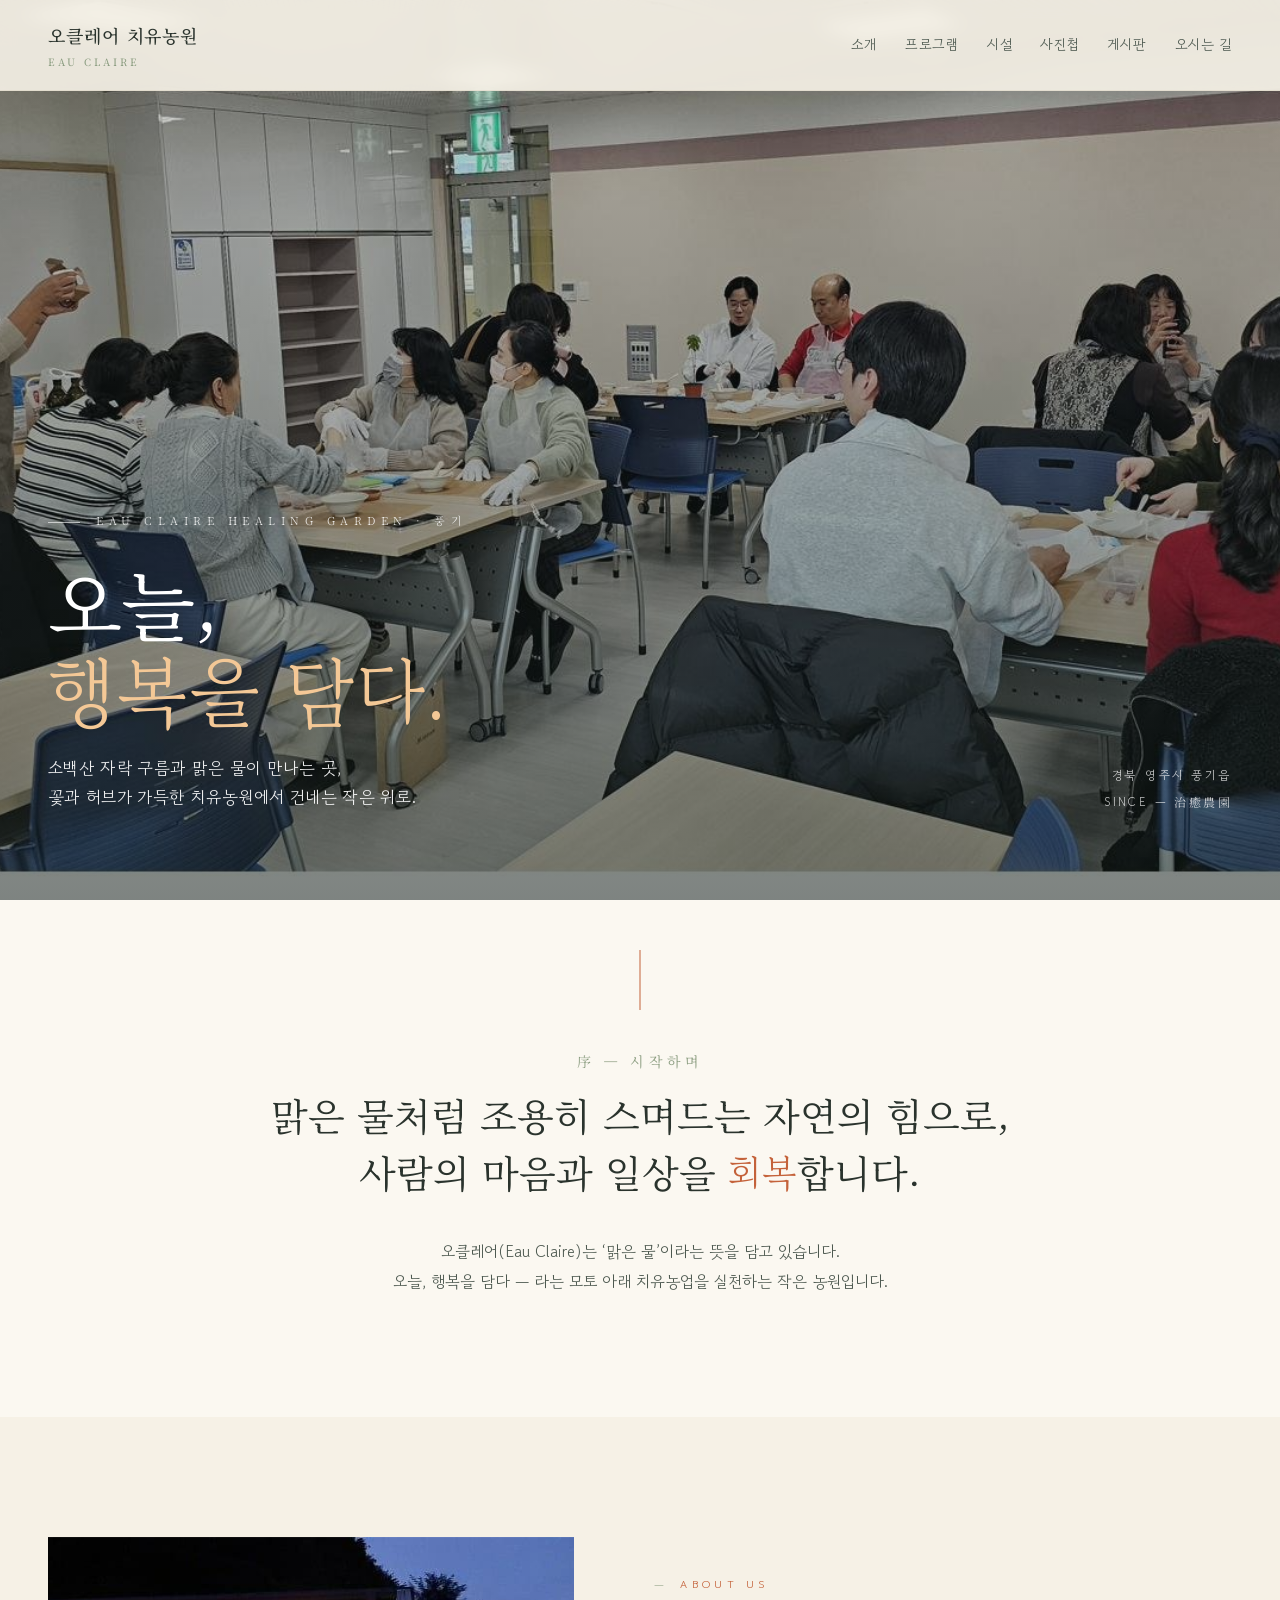
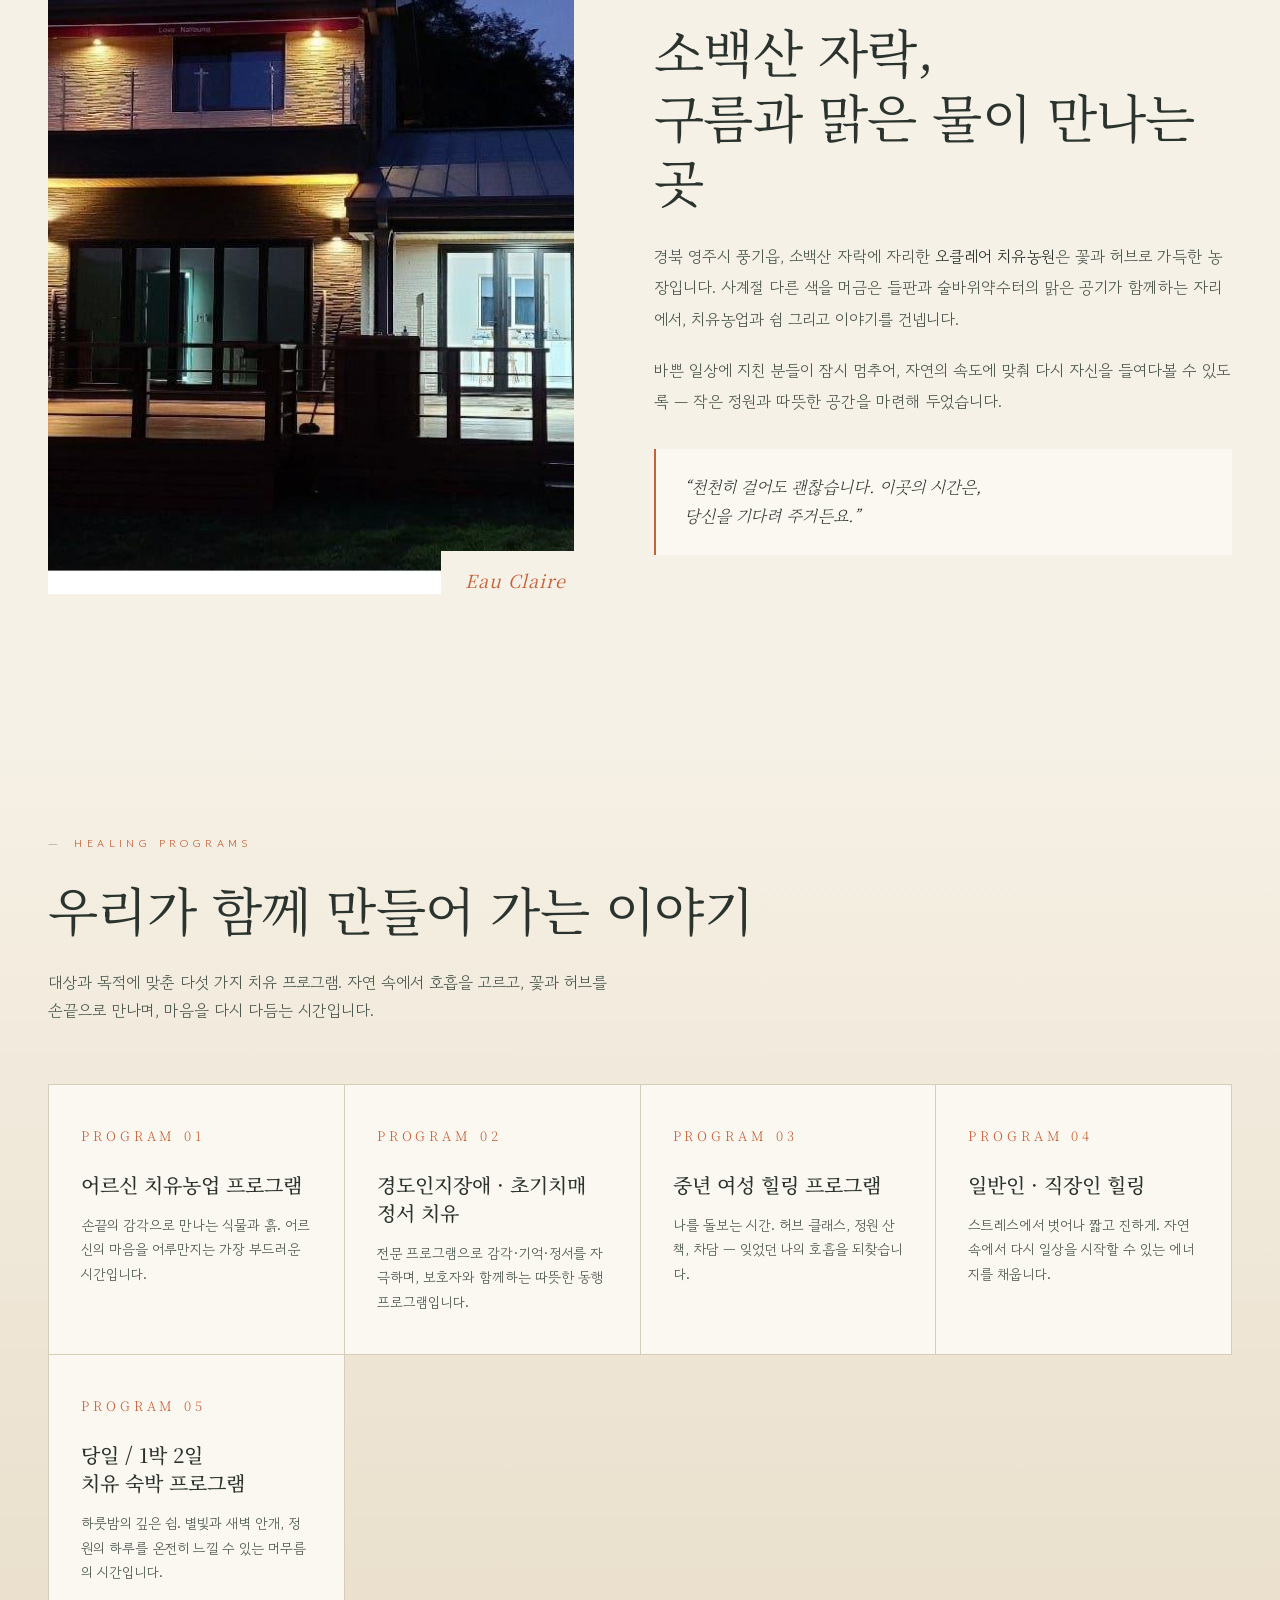
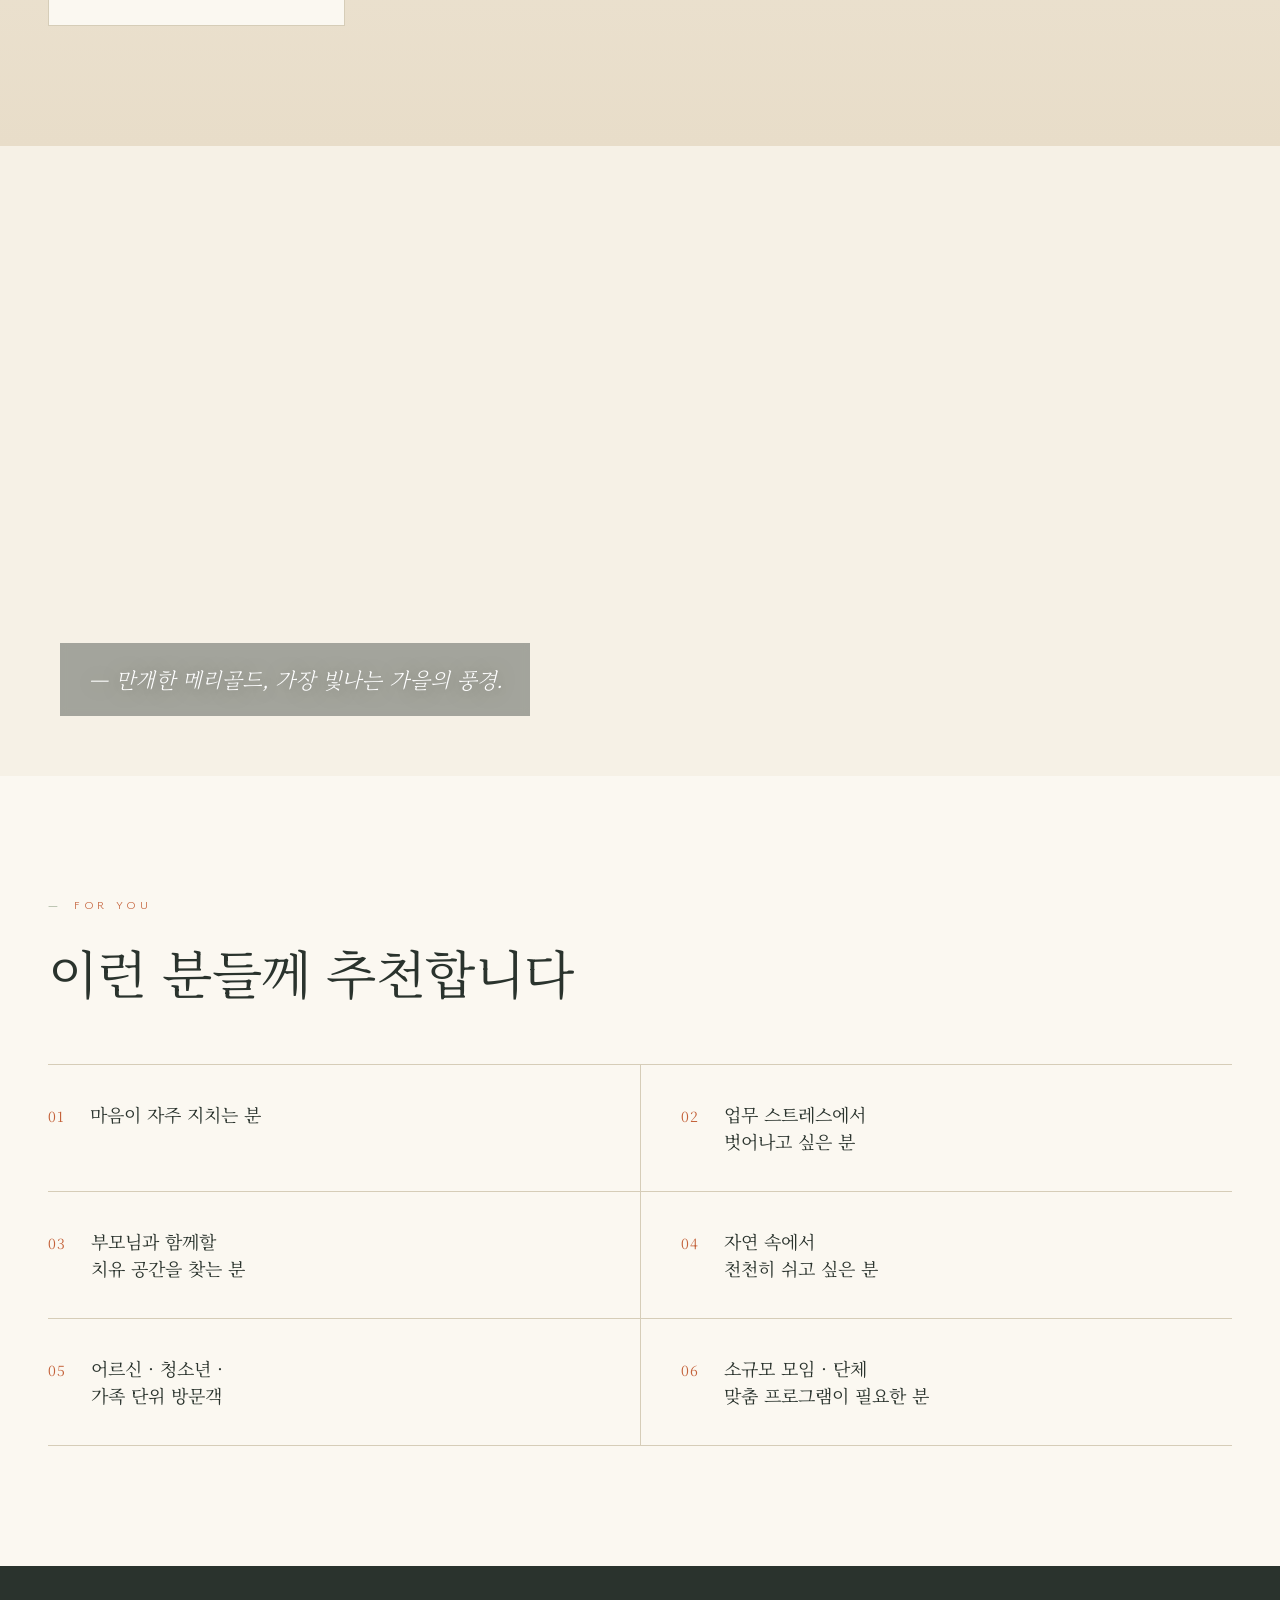
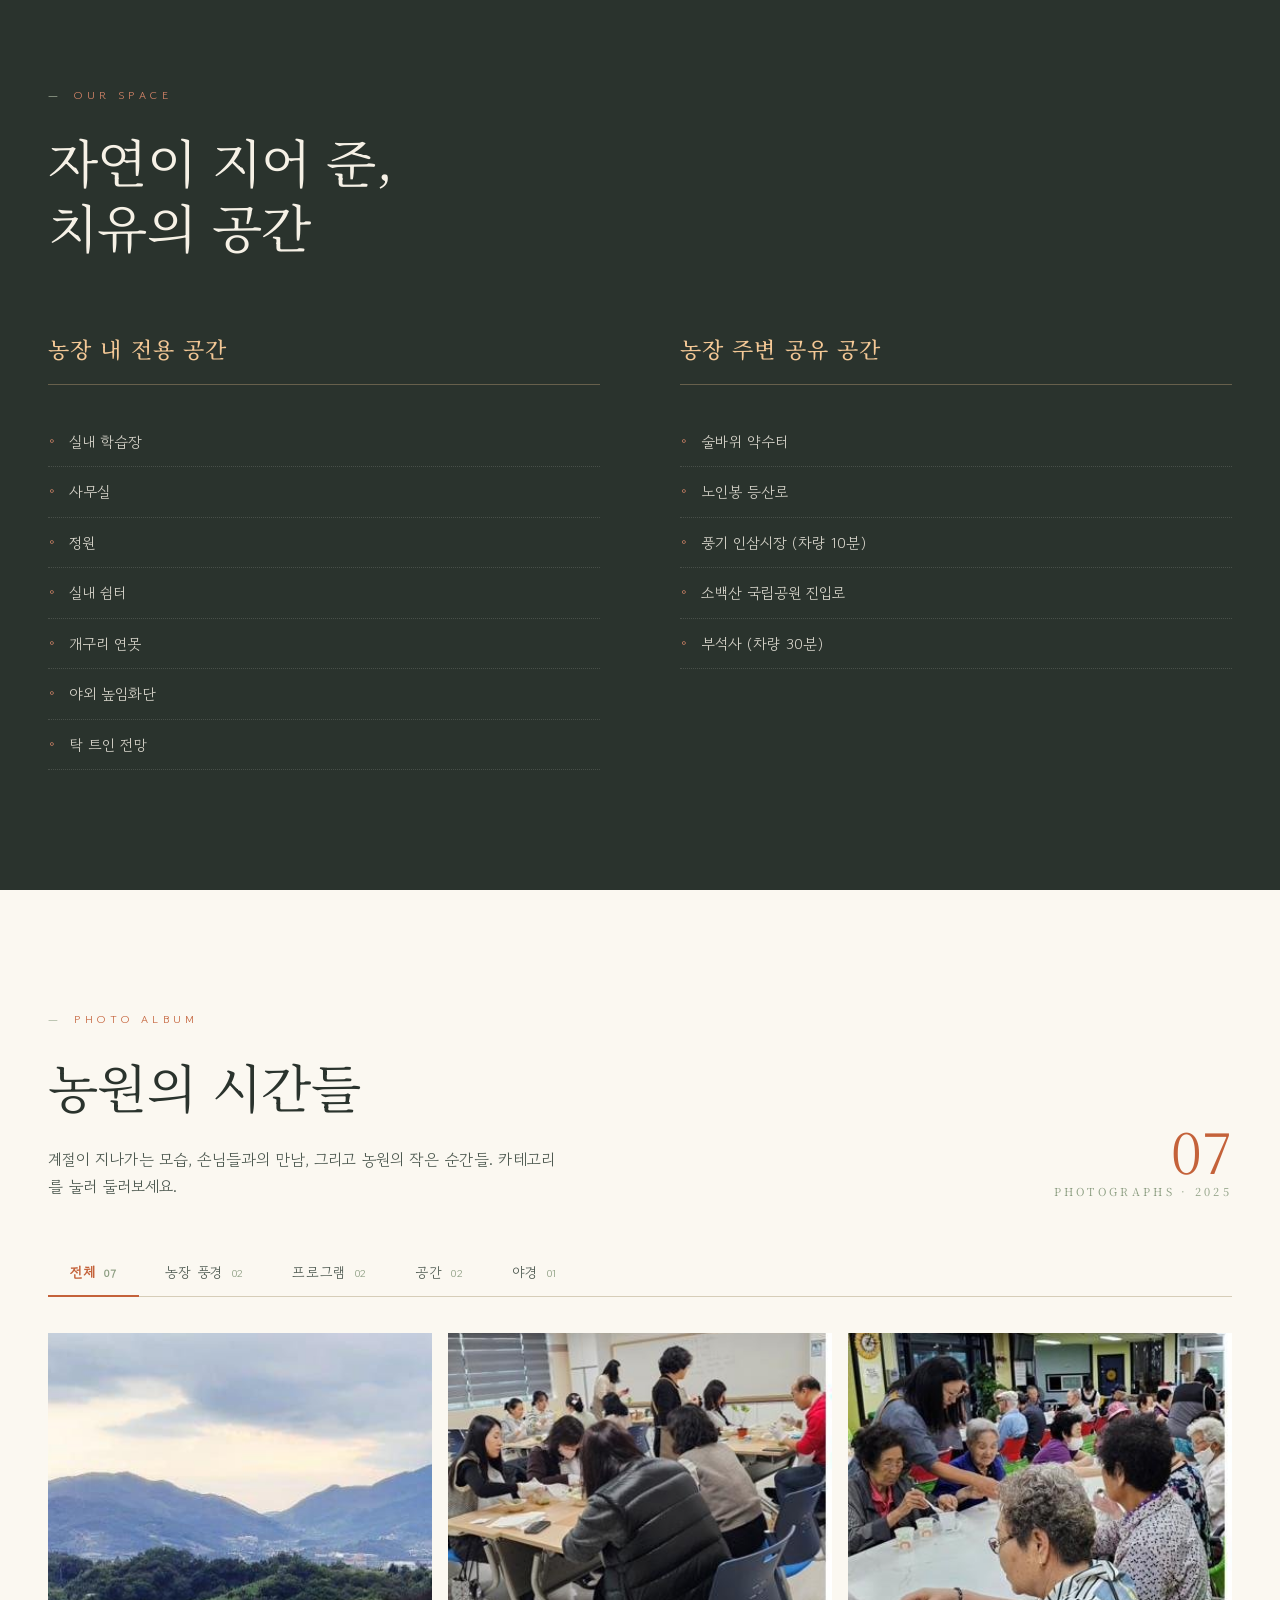
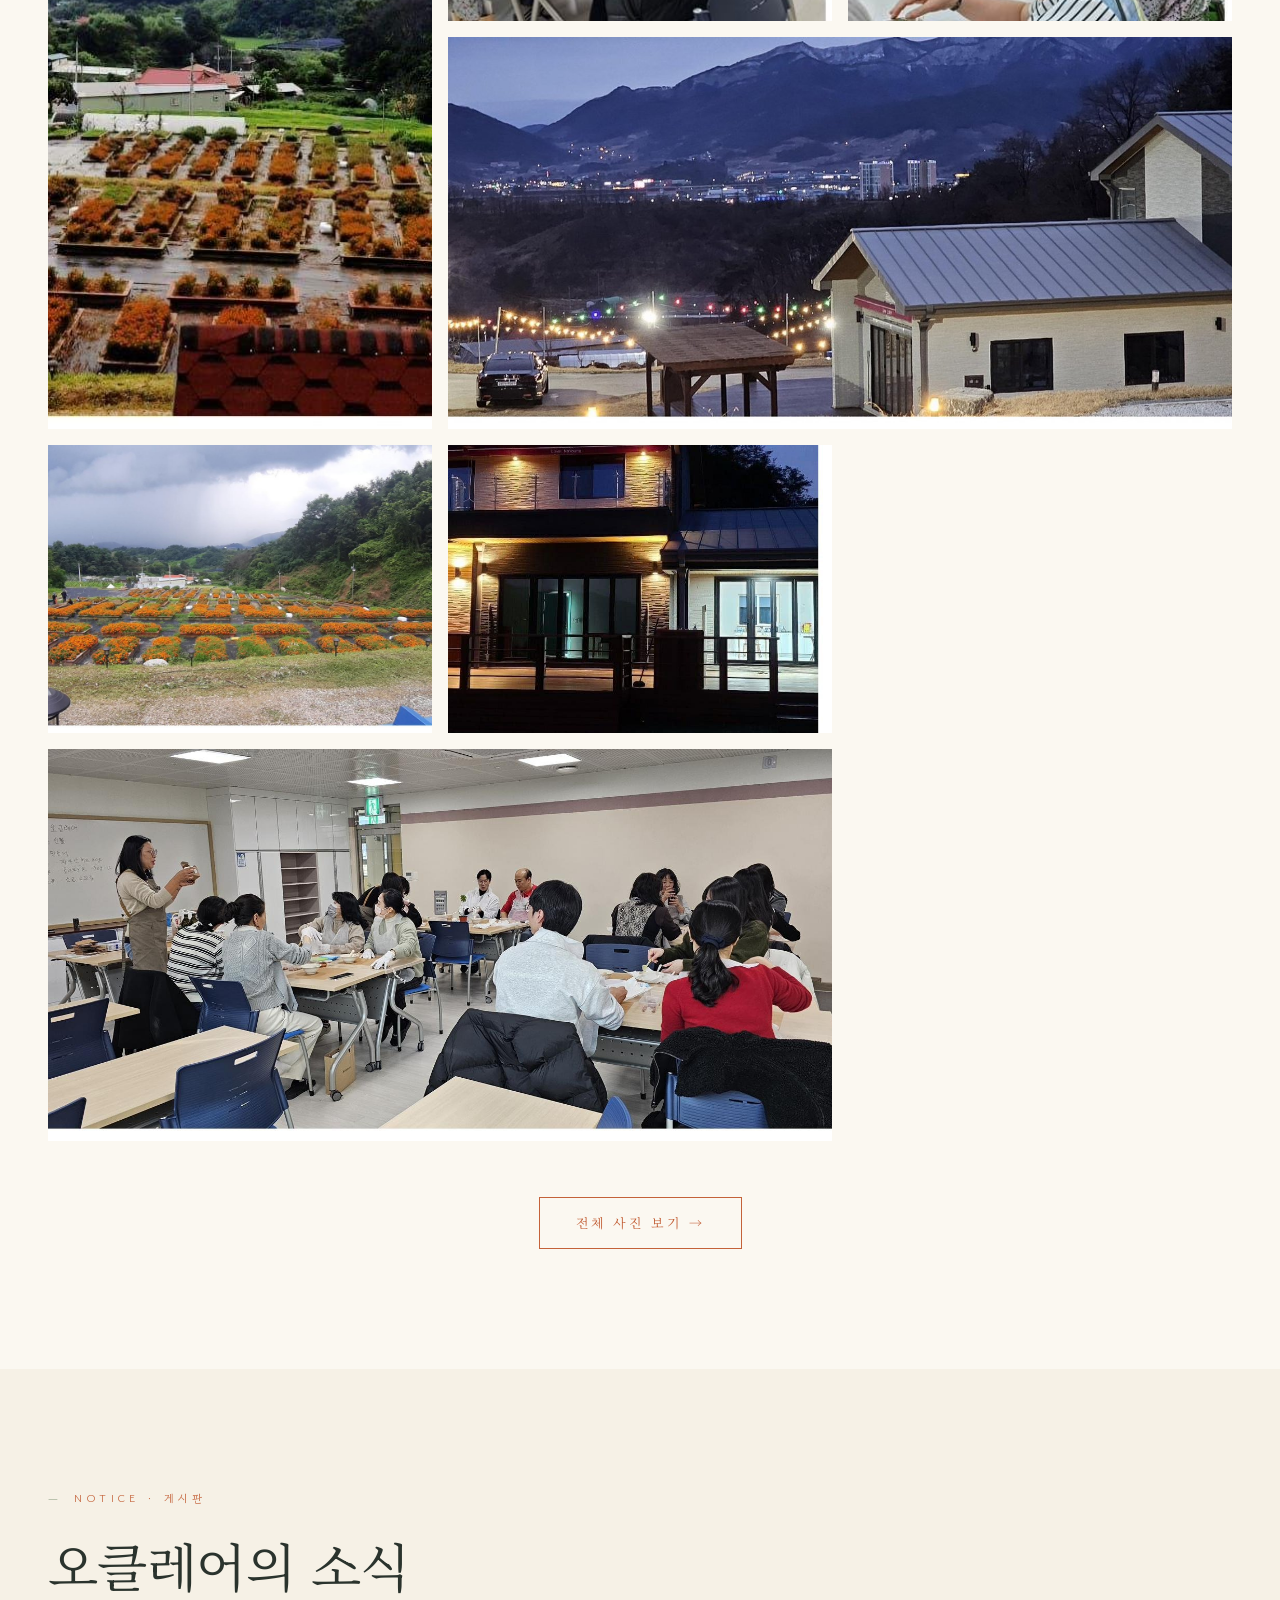
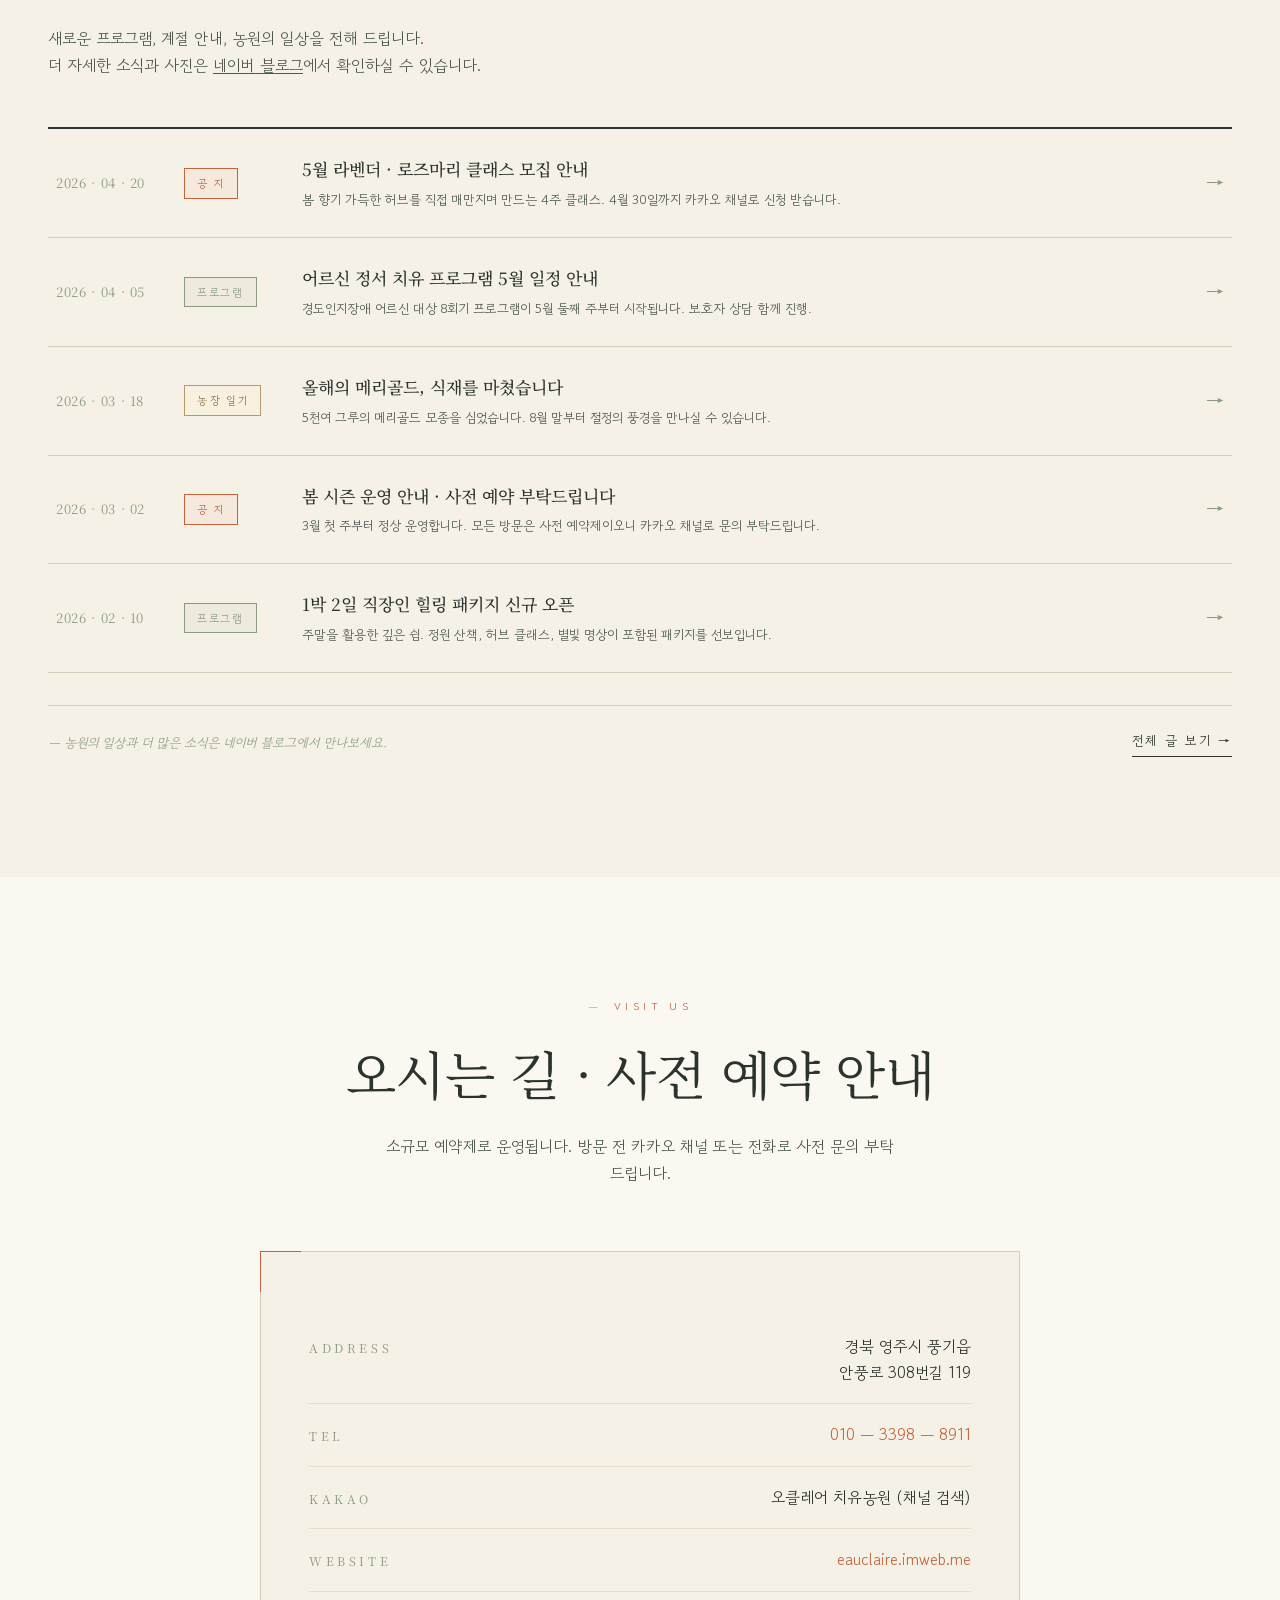
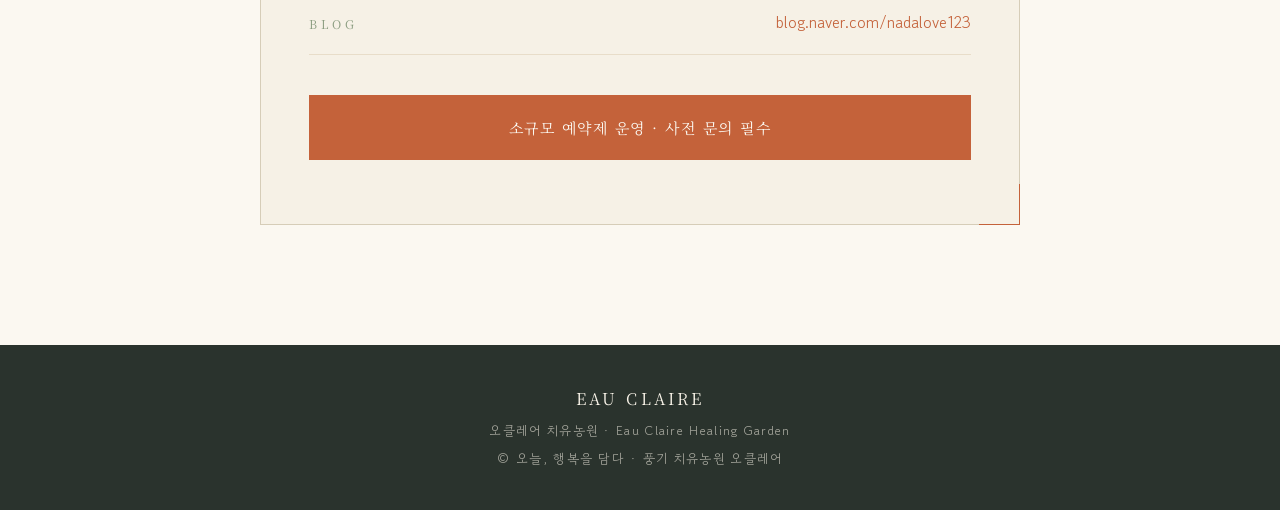
==== index.html @ 11834e6d "Add files via upload" ====
<!DOCTYPE html>
<html lang="ko">
<head>
<meta charset="UTF-8">
<meta name="viewport" content="width=device-width, initial-scale=1.0">
<title>오클레어 치유농원 — 오늘, 행복을 담다</title>
<link rel="preconnect" href="https://fonts.googleapis.com">
<link rel="preconnect" href="https://fonts.gstatic.com" crossorigin>
<link href="https://fonts.googleapis.com/css2?family=Gowun+Batang:wght@400;700&family=Noto+Serif+KR:wght@300;400;500;600;700&family=Gowun+Dodum&display=swap" rel="stylesheet">
<style>
:root {
  --cream: #F6F1E6; --cream-light: #FBF8F1;
  --ink: #2A332D; --ink-soft: #4D5950;
  --terracotta: #C4623A; --terracotta-soft: #D9876A;
  --sage: #8B9D80; --sage-light: #C4CFB9;
  --beige: #E8DDC9; --line: #D6CDB8;
}
* { box-sizing: border-box; margin: 0; padding: 0; }
html { scroll-behavior: smooth; }
body { font-family: 'Gowun Dodum', 'Noto Serif KR', serif; background: var(--cream); color: var(--ink); line-height: 1.7; font-size: 16px; -webkit-font-smoothing: antialiased; }

.nav { position: fixed; top: 0; left: 0; right: 0; display: flex; justify-content: space-between; align-items: center; padding: 20px 48px; background: rgba(246,241,230,0.92); backdrop-filter: blur(8px); z-index: 100; border-bottom: 1px solid rgba(214,205,184,0.4); }
.nav-brand { font-family: 'Noto Serif KR', serif; font-weight: 500; font-size: 18px; letter-spacing: 0.05em; }
.nav-brand small { display: block; font-size: 10px; letter-spacing: 0.3em; color: var(--sage); margin-top: 2px; text-transform: uppercase; }
.nav-links { display: flex; gap: 28px; }
.nav-links a { color: var(--ink-soft); text-decoration: none; font-size: 14px; letter-spacing: 0.05em; transition: color 0.3s; }
.nav-links a:hover { color: var(--terracotta); }
@media (max-width: 900px) { .nav { padding: 16px 20px; } .nav-links { display: none; } }

.hero { height: 100vh; min-height: 640px; position: relative; background-image: linear-gradient(180deg, rgba(20,30,25,0.15) 0%, rgba(20,30,25,0.55) 100%), url('[data-uri]'); background-size: cover; background-position: center; display: flex; align-items: flex-end; padding: 0 48px 88px; color: #fff; }
.hero-content { max-width: 720px; }
.hero-eyebrow { font-size: 11px; letter-spacing: 0.5em; text-transform: uppercase; color: rgba(255,255,255,0.85); margin-bottom: 28px; font-family: 'Noto Serif KR', serif; font-weight: 300; }
.hero-eyebrow::before { content: ""; display: inline-block; width: 32px; height: 1px; background: rgba(255,255,255,0.6); vertical-align: middle; margin-right: 16px; }
.hero h1 { font-family: 'Noto Serif KR', serif; font-size: clamp(42px, 6vw, 78px); font-weight: 400; line-height: 1.15; letter-spacing: -0.01em; margin-bottom: 20px; }
.hero h1 em { font-style: normal; color: #F4C896; font-weight: 300; font-family: 'Gowun Batang', serif; }
.hero-tag { font-size: 17px; font-weight: 300; opacity: 0.92; max-width: 520px; letter-spacing: 0.02em; }
.hero-meta { position: absolute; bottom: 88px; right: 48px; text-align: right; font-size: 12px; letter-spacing: 0.2em; color: rgba(255,255,255,0.75); }
.hero-meta div + div { margin-top: 6px; }
@media (max-width: 768px) { .hero { padding: 0 20px 60px; } .hero-meta { display: none; } }

section { padding: 120px 48px; }
.container { max-width: 1200px; margin: 0 auto; }
.section-label { font-size: 11px; letter-spacing: 0.4em; text-transform: uppercase; color: var(--terracotta); margin-bottom: 24px; font-weight: 500; }
.section-label::before { content: "—"; margin-right: 12px; color: var(--sage); }
h2.section-title { font-family: 'Noto Serif KR', serif; font-size: clamp(32px, 4.5vw, 52px); font-weight: 400; line-height: 1.25; margin-bottom: 28px; letter-spacing: -0.01em; }
@media (max-width: 768px) { section { padding: 80px 20px; } }

.intro { background: var(--cream-light); text-align: center; position: relative; overflow: hidden; }
.intro::before { content: ""; position: absolute; top: 50px; left: 50%; width: 1px; height: 60px; background: var(--terracotta); transform: translateX(-50%); }
.intro-mark { font-family: 'Noto Serif KR', serif; font-size: 14px; letter-spacing: 0.3em; color: var(--sage); margin-bottom: 12px; margin-top: 30px; }
.intro h2 { font-family: 'Noto Serif KR', serif; font-size: clamp(26px, 3.5vw, 38px); font-weight: 400; line-height: 1.5; max-width: 760px; margin: 0 auto 36px; color: var(--ink); }
.intro h2 em { font-style: normal; color: var(--terracotta); font-family: 'Gowun Batang', serif; }
.intro p { max-width: 600px; margin: 0 auto; color: var(--ink-soft); font-size: 16px; line-height: 1.9; }

.about { display: grid; grid-template-columns: 1fr 1.1fr; gap: 80px; align-items: center; }
.about-img { aspect-ratio: 4/5; background-image: url('[data-uri]'); background-size: cover; background-position: center; position: relative; }
.about-img::after { content: "Eau Claire"; position: absolute; bottom: -16px; right: -16px; background: var(--cream); padding: 14px 24px; font-family: 'Noto Serif KR', serif; font-style: italic; font-size: 18px; color: var(--terracotta); letter-spacing: 0.05em; }
.about-text p { margin-bottom: 20px; color: var(--ink-soft); font-size: 16px; line-height: 1.95; }
.about-text p strong { color: var(--ink); font-weight: 500; }
.about-quote { margin-top: 32px; padding: 24px 28px; border-left: 2px solid var(--terracotta); font-family: 'Gowun Batang', serif; font-style: italic; color: var(--ink); background: var(--cream-light); font-size: 17px; }
@media (max-width: 768px) { .about { grid-template-columns: 1fr; gap: 48px; } }

.programs { background: linear-gradient(180deg, var(--cream) 0%, var(--beige) 100%); }
.program-grid { display: grid; grid-template-columns: repeat(auto-fit, minmax(280px, 1fr)); gap: 0; margin-top: 60px; border-top: 1px solid var(--line); border-left: 1px solid var(--line); }
.program-card { padding: 40px 32px; border-right: 1px solid var(--line); border-bottom: 1px solid var(--line); background: var(--cream-light); transition: background 0.4s; position: relative; }
.program-card:hover { background: #fff; }
.program-num { font-family: 'Noto Serif KR', serif; font-size: 13px; font-weight: 300; color: var(--terracotta); letter-spacing: 0.3em; margin-bottom: 24px; display: block; }
.program-title { font-family: 'Noto Serif KR', serif; font-size: 20px; font-weight: 500; margin-bottom: 14px; line-height: 1.4; color: var(--ink); }
.program-desc { font-size: 14px; color: var(--ink-soft); line-height: 1.75; }

.image-break { height: 70vh; min-height: 480px; background-image: url('[data-uri]'); background-size: cover; background-position: center; background-attachment: fixed; position: relative; }
.image-break-text { position: absolute; bottom: 60px; left: 60px; color: #fff; font-family: 'Gowun Batang', serif; font-style: italic; font-size: 22px; text-shadow: 0 2px 20px rgba(0,0,0,0.4); background: rgba(42,51,45,0.4); backdrop-filter: blur(4px); padding: 18px 28px; }
@media (max-width: 768px) { .image-break { background-attachment: scroll; height: 50vh; } .image-break-text { bottom: 24px; left: 24px; right: 24px; font-size: 16px; padding: 14px 18px; } }

.audience { background: var(--cream-light); }
.audience-list { margin-top: 60px; display: grid; grid-template-columns: 1fr 1fr; gap: 0; }
.audience-item { padding: 36px 0; border-top: 1px solid var(--line); display: flex; align-items: baseline; gap: 24px; }
.audience-item:nth-child(odd) { padding-right: 40px; }
.audience-item:nth-child(even) { padding-left: 40px; border-left: 1px solid var(--line); }
.audience-item:last-child, .audience-item:nth-last-child(2) { border-bottom: 1px solid var(--line); }
.audience-num { font-family: 'Noto Serif KR', serif; font-size: 14px; color: var(--terracotta); font-weight: 400; flex-shrink: 0; letter-spacing: 0.1em; }
.audience-text { font-family: 'Noto Serif KR', serif; font-size: 18px; font-weight: 400; color: var(--ink); line-height: 1.5; }
@media (max-width: 768px) { .audience-list { grid-template-columns: 1fr; } .audience-item:nth-child(odd), .audience-item:nth-child(even) { padding: 28px 0; border-left: none; } .audience-item { border-top: 1px solid var(--line); } }

.facilities { background: var(--ink); color: var(--cream); }
.facilities .section-label { color: var(--terracotta-soft); }
.facilities .section-label::before { color: var(--sage-light); }
.facilities h2 { color: var(--cream); }
.fac-grid { display: grid; grid-template-columns: 1fr 1fr; gap: 80px; margin-top: 72px; }
.fac-block h3 { font-family: 'Noto Serif KR', serif; font-size: 22px; font-weight: 500; color: #F4C896; margin-bottom: 32px; padding-bottom: 16px; border-bottom: 1px solid rgba(244,200,150,0.3); letter-spacing: 0.05em; }
.fac-block ul { list-style: none; }
.fac-block li { padding: 12px 0; font-size: 15px; color: rgba(246,241,230,0.85); border-bottom: 1px dotted rgba(246,241,230,0.15); display: flex; align-items: center; gap: 14px; }
.fac-block li::before { content: "◦"; color: var(--terracotta-soft); font-size: 14px; }
@media (max-width: 768px) { .fac-grid { grid-template-columns: 1fr; gap: 48px; } }

/* ======== 사진첩 ======== */
.album { background: var(--cream-light); }
.album-header { display: flex; justify-content: space-between; align-items: flex-end; flex-wrap: wrap; gap: 24px; margin-bottom: 48px; }
.album-header-left { flex: 1; min-width: 280px; }
.album-meta { text-align: right; font-family: 'Noto Serif KR', serif; }
.album-meta-num { font-size: 56px; font-weight: 300; color: var(--terracotta); line-height: 1; }
.album-meta-label { font-size: 11px; letter-spacing: 0.3em; color: var(--sage); margin-top: 4px; text-transform: uppercase; }
.filter-tabs { display: flex; gap: 4px; flex-wrap: wrap; margin-bottom: 36px; border-bottom: 1px solid var(--line); padding-bottom: 0; }
.filter-tab { background: none; border: none; padding: 14px 22px; font-family: 'Gowun Dodum', sans-serif; font-size: 14px; color: var(--ink-soft); cursor: pointer; position: relative; letter-spacing: 0.05em; transition: color 0.2s; }
.filter-tab:hover { color: var(--terracotta); }
.filter-tab.active { color: var(--terracotta); font-weight: 600; }
.filter-tab.active::after { content: ""; position: absolute; bottom: -1px; left: 0; right: 0; height: 2px; background: var(--terracotta); }
.filter-tab .count { font-size: 11px; color: var(--sage); margin-left: 4px; }
.album-grid { display: grid; grid-template-columns: repeat(3, 1fr); gap: 16px; grid-auto-flow: dense; }
.album-item { position: relative; overflow: hidden; background: var(--beige); cursor: pointer; transition: transform 0.5s ease; }
.album-item.tall { grid-row: span 2; }
.album-item.wide { grid-column: span 2; }
.album-item img { width: 100%; height: 100%; object-fit: cover; display: block; transition: transform 0.8s ease; aspect-ratio: 4/3; }
.album-item.tall img { aspect-ratio: 3/5; }
.album-item.wide img { aspect-ratio: 16/8; }
.album-item:hover img { transform: scale(1.06); }
.album-overlay { position: absolute; inset: 0; background: linear-gradient(180deg, transparent 50%, rgba(20,30,25,0.85) 100%); display: flex; flex-direction: column; justify-content: flex-end; padding: 20px; color: #fff; opacity: 0; transition: opacity 0.4s; }
.album-item:hover .album-overlay { opacity: 1; }
.album-cat { font-size: 10px; letter-spacing: 0.3em; color: #F4C896; margin-bottom: 8px; text-transform: uppercase; }
.album-caption { font-family: 'Noto Serif KR', serif; font-size: 16px; font-weight: 500; line-height: 1.4; margin-bottom: 4px; }
.album-date { font-size: 12px; opacity: 0.7; }
.album-more { text-align: center; margin-top: 56px; }
.album-more a { display: inline-block; padding: 14px 36px; border: 1px solid var(--terracotta); color: var(--terracotta); text-decoration: none; font-size: 13px; letter-spacing: 0.2em; transition: all 0.3s; font-family: 'Noto Serif KR', serif; }
.album-more a:hover { background: var(--terracotta); color: var(--cream-light); }
@media (max-width: 900px) { .album-grid { grid-template-columns: repeat(2, 1fr); } .album-item.wide { grid-column: span 2; } .album-item.tall { grid-row: span 1; } }
@media (max-width: 600px) { .album-grid { grid-template-columns: 1fr; gap: 12px; } .album-item.wide { grid-column: span 1; } .album-overlay { opacity: 1; background: linear-gradient(180deg, transparent 40%, rgba(20,30,25,0.85) 100%); } }

/* ======== 게시판 ======== */
.notice { background: var(--cream); }
.notice-header { display: flex; justify-content: space-between; align-items: flex-end; flex-wrap: wrap; gap: 24px; margin-bottom: 48px; }
.notice-header-left { flex: 1; min-width: 280px; }
.notice-list { border-top: 2px solid var(--ink); }
.notice-item { display: grid; grid-template-columns: 100px 90px 1fr auto; gap: 28px; padding: 26px 8px; border-bottom: 1px solid var(--line); align-items: center; cursor: pointer; transition: background 0.25s, padding 0.25s; text-decoration: none; color: inherit; }
.notice-item:hover { background: var(--cream-light); padding-left: 20px; }
.notice-item:hover .notice-arrow { color: var(--terracotta); transform: translateX(6px); }
.notice-date { font-family: 'Noto Serif KR', serif; font-size: 13px; color: var(--sage); letter-spacing: 0.05em; }
.notice-cat { display: inline-block; padding: 5px 12px; font-size: 11px; letter-spacing: 0.15em; border: 1px solid var(--line); color: var(--ink-soft); text-align: center; background: var(--cream-light); }
.notice-cat-pin { border-color: var(--terracotta); color: var(--terracotta); background: rgba(196,98,58,0.06); }
.notice-cat-prog { border-color: var(--sage); color: var(--sage); background: rgba(139,157,128,0.08); }
.notice-cat-diary { border-color: #B89968; color: #8E7041; background: #F8F1E0; }
.notice-content { min-width: 0; }
.notice-title { font-family: 'Noto Serif KR', serif; font-size: 17px; font-weight: 500; color: var(--ink); margin-bottom: 6px; white-space: nowrap; overflow: hidden; text-overflow: ellipsis; }
.notice-excerpt { font-size: 13px; color: var(--ink-soft); white-space: nowrap; overflow: hidden; text-overflow: ellipsis; line-height: 1.6; }
.notice-arrow { color: var(--sage); font-size: 20px; transition: all 0.3s; }
.notice-more { display: flex; justify-content: space-between; align-items: center; margin-top: 32px; padding-top: 24px; border-top: 1px solid var(--line); }
.notice-more-text { font-size: 13px; color: var(--sage); font-style: italic; }
.notice-more a { color: var(--ink); text-decoration: none; font-size: 13px; letter-spacing: 0.15em; border-bottom: 1px solid var(--ink); padding-bottom: 4px; transition: color 0.3s, border-color 0.3s; }
.notice-more a:hover { color: var(--terracotta); border-color: var(--terracotta); }
@media (max-width: 768px) { .notice-item { grid-template-columns: 1fr; gap: 8px; padding: 20px 8px; } .notice-item:hover { padding-left: 8px; } .notice-cat { justify-self: flex-start; } .notice-arrow { display: none; } .notice-title { white-space: normal; } .notice-excerpt { white-space: normal; } }

.contact { background: var(--cream-light); text-align: center; }
.contact-card { max-width: 760px; margin: 64px auto 0; background: var(--cream); padding: 64px 48px; border: 1px solid var(--line); position: relative; }
.contact-card::before, .contact-card::after { content: ""; position: absolute; width: 40px; height: 40px; border: 1px solid var(--terracotta); }
.contact-card::before { top: -1px; left: -1px; border-right: none; border-bottom: none; }
.contact-card::after { bottom: -1px; right: -1px; border-left: none; border-top: none; }
.contact-row { display: flex; justify-content: space-between; align-items: flex-start; padding: 18px 0; border-bottom: 1px solid var(--beige); text-align: left; gap: 20px; }
.contact-row:last-child { border-bottom: none; }
.contact-label { font-family: 'Noto Serif KR', serif; font-size: 12px; letter-spacing: 0.3em; color: var(--sage); text-transform: uppercase; flex-shrink: 0; width: 110px; padding-top: 4px; }
.contact-value { font-size: 16px; color: var(--ink); text-align: right; line-height: 1.6; }
.contact-value a { color: var(--terracotta); text-decoration: none; }
.contact-value a:hover { text-decoration: underline; }
.contact-cta { margin-top: 40px; padding: 20px; background: var(--terracotta); color: var(--cream-light); font-family: 'Noto Serif KR', serif; font-size: 15px; letter-spacing: 0.1em; }
@media (max-width: 768px) { .contact-card { padding: 40px 24px; } .contact-row { flex-direction: column; gap: 6px; } .contact-value { text-align: left; font-size: 15px; } .contact-label { width: auto; } }

footer { background: var(--ink); color: rgba(246,241,230,0.6); text-align: center; padding: 40px 20px; font-size: 13px; letter-spacing: 0.1em; }
footer .brand { font-family: 'Noto Serif KR', serif; font-size: 16px; color: var(--cream); letter-spacing: 0.2em; margin-bottom: 8px; }

@keyframes fadeUp { from { opacity: 0; transform: translateY(24px); } to { opacity: 1; transform: translateY(0); } }
.hero-content > * { animation: fadeUp 1s ease-out backwards; }
.hero-eyebrow { animation-delay: 0.2s; }
.hero h1 { animation-delay: 0.5s; }
.hero-tag { animation-delay: 0.9s; }
</style>
</head>
<body>

<nav class="nav">
  <div class="nav-brand">오클레어 치유농원<small>EAU CLAIRE</small></div>
  <div class="nav-links">
    <a href="#about">소개</a>
    <a href="#programs">프로그램</a>
    <a href="#facilities">시설</a>
    <a href="#album">사진첩</a>
    <a href="#notice">게시판</a>
    <a href="#contact">오시는 길</a>
  </div>
</nav>

<section class="hero">
  <div class="hero-content">
    <div class="hero-eyebrow">EAU CLAIRE HEALING GARDEN · 풍기</div>
    <h1>오늘,<br><em>행복을 담다.</em></h1>
    <p class="hero-tag">소백산 자락 구름과 맑은 물이 만나는 곳, <br>꽃과 허브가 가득한 치유농원에서 건네는 작은 위로.</p>
  </div>
  <div class="hero-meta">
    <div>경북 영주시 풍기읍</div>
    <div>SINCE — 治癒農園</div>
  </div>
</section>

<section class="intro">
  <div class="container">
    <div class="intro-mark">序 — 시작하며</div>
    <h2>맑은 물처럼 조용히 스며드는 자연의 힘으로,<br>사람의 마음과 일상을 <em>회복</em>합니다.</h2>
    <p>오클레어(Eau Claire)는 ‘맑은 물’이라는 뜻을 담고 있습니다.<br>오늘, 행복을 담다 — 라는 모토 아래 치유농업을 실천하는 작은 농원입니다.</p>
  </div>
</section>

<section id="about">
  <div class="container">
    <div class="about">
      <div class="about-img" role="img" aria-label="오클레어 치유농원 야경"></div>
      <div class="about-text">
        <div class="section-label">ABOUT US</div>
        <h2 class="section-title">소백산 자락,<br>구름과 맑은 물이 만나는 곳</h2>
        <p>경북 영주시 풍기읍, 소백산 자락에 자리한 <strong>오클레어 치유농원</strong>은 꽃과 허브로 가득한 농장입니다. 사계절 다른 색을 머금은 들판과 술바위약수터의 맑은 공기가 함께하는 자리에서, 치유농업과 쉼 그리고 이야기를 건넵니다.</p>
        <p>바쁜 일상에 지친 분들이 잠시 멈추어, 자연의 속도에 맞춰 다시 자신을 들여다볼 수 있도록 — 작은 정원과 따뜻한 공간을 마련해 두었습니다.</p>
        <div class="about-quote">“천천히 걸어도 괜찮습니다. 이곳의 시간은,<br>당신을 기다려 주거든요.”</div>
      </div>
    </div>
  </div>
</section>

<section id="programs" class="programs">
  <div class="container">
    <div class="section-label">HEALING PROGRAMS</div>
    <h2 class="section-title">우리가 함께 만들어 가는 이야기</h2>
    <p style="max-width:560px; color:var(--ink-soft);">대상과 목적에 맞춘 다섯 가지 치유 프로그램. 자연 속에서 호흡을 고르고, 꽃과 허브를 손끝으로 만나며, 마음을 다시 다듬는 시간입니다.</p>
    <div class="program-grid">
      <div class="program-card"><span class="program-num">PROGRAM 01</span><div class="program-title">어르신 치유농업 프로그램</div><div class="program-desc">손끝의 감각으로 만나는 식물과 흙. 어르신의 마음을 어루만지는 가장 부드러운 시간입니다.</div></div>
      <div class="program-card"><span class="program-num">PROGRAM 02</span><div class="program-title">경도인지장애 · 초기치매<br>정서 치유</div><div class="program-desc">전문 프로그램으로 감각·기억·정서를 자극하며, 보호자와 함께하는 따뜻한 동행 프로그램입니다.</div></div>
      <div class="program-card"><span class="program-num">PROGRAM 03</span><div class="program-title">중년 여성 힐링 프로그램</div><div class="program-desc">나를 돌보는 시간. 허브 클래스, 정원 산책, 차담 — 잊었던 나의 호흡을 되찾습니다.</div></div>
      <div class="program-card"><span class="program-num">PROGRAM 04</span><div class="program-title">일반인 · 직장인 힐링</div><div class="program-desc">스트레스에서 벗어나 짧고 진하게. 자연 속에서 다시 일상을 시작할 수 있는 에너지를 채웁니다.</div></div>
      <div class="program-card"><span class="program-num">PROGRAM 05</span><div class="program-title">당일 / 1박 2일<br>치유 숙박 프로그램</div><div class="program-desc">하룻밤의 깊은 쉼. 별빛과 새벽 안개, 정원의 하루를 온전히 느낄 수 있는 머무름의 시간입니다.</div></div>
    </div>
  </div>
</section>

<div class="image-break">
  <div class="image-break-text">— 만개한 메리골드, 가장 빛나는 가을의 풍경.</div>
</div>

<section class="audience">
  <div class="container">
    <div class="section-label">FOR YOU</div>
    <h2 class="section-title">이런 분들께 추천합니다</h2>
    <div class="audience-list">
      <div class="audience-item"><span class="audience-num">01</span><div class="audience-text">마음이 자주 지치는 분</div></div>
      <div class="audience-item"><span class="audience-num">02</span><div class="audience-text">업무 스트레스에서<br>벗어나고 싶은 분</div></div>
      <div class="audience-item"><span class="audience-num">03</span><div class="audience-text">부모님과 함께할<br>치유 공간을 찾는 분</div></div>
      <div class="audience-item"><span class="audience-num">04</span><div class="audience-text">자연 속에서<br>천천히 쉬고 싶은 분</div></div>
      <div class="audience-item"><span class="audience-num">05</span><div class="audience-text">어르신 · 청소년 ·<br>가족 단위 방문객</div></div>
      <div class="audience-item"><span class="audience-num">06</span><div class="audience-text">소규모 모임 · 단체<br>맞춤 프로그램이 필요한 분</div></div>
    </div>
  </div>
</section>

<section id="facilities" class="facilities">
  <div class="container">
    <div class="section-label">OUR SPACE</div>
    <h2 class="section-title">자연이 지어 준,<br>치유의 공간</h2>
    <div class="fac-grid">
      <div class="fac-block"><h3>농장 내 전용 공간</h3><ul><li>실내 학습장</li><li>사무실</li><li>정원</li><li>실내 쉼터</li><li>개구리 연못</li><li>야외 높임화단</li><li>탁 트인 전망</li></ul></div>
      <div class="fac-block"><h3>농장 주변 공유 공간</h3><ul><li>술바위 약수터</li><li>노인봉 등산로</li><li>풍기 인삼시장 (차량 10분)</li><li>소백산 국립공원 진입로</li><li>부석사 (차량 30분)</li></ul></div>
    </div>
  </div>
</section>

<!-- ============ 사진첩 ============ -->
<section id="album" class="album">
  <div class="container">
    <div class="album-header">
      <div class="album-header-left">
        <div class="section-label">PHOTO ALBUM</div>
        <h2 class="section-title">농원의 시간들</h2>
        <p style="max-width:520px; color:var(--ink-soft);">계절이 지나가는 모습, 손님들과의 만남, 그리고 농원의 작은 순간들. 카테고리를 눌러 둘러보세요.</p>
      </div>
      <div class="album-meta">
        <div class="album-meta-num">07</div>
        <div class="album-meta-label">Photographs · 2025</div>
      </div>
    </div>

    <div class="filter-tabs">
      <button class="filter-tab active" data-cat="all">전체 <span class="count">07</span></button>
      <button class="filter-tab" data-cat="field">농장 풍경 <span class="count">02</span></button>
      <button class="filter-tab" data-cat="program">프로그램 <span class="count">02</span></button>
      <button class="filter-tab" data-cat="space">공간 <span class="count">02</span></button>
      <button class="filter-tab" data-cat="night">야경 <span class="count">01</span></button>
    </div>

    <div class="album-grid">
      <div class="album-item tall" data-cat="field"><img src="[data-uri]" alt="농장 전경"><div class="album-overlay"><div class="album-cat">FIELD · 농장 풍경</div><div class="album-caption">소백산을 마주하는 들판</div><div class="album-date">2025.09.15</div></div></div>
      <div class="album-item" data-cat="program"><img src="[data-uri]" alt="어르신 프로그램"><div class="album-overlay"><div class="album-cat">PROGRAM · 어르신</div><div class="album-caption">함께한 치유의 시간</div><div class="album-date">2025.10.04</div></div></div>
      <div class="album-item" data-cat="program"><img src="[data-uri]" alt="치유 클래스"><div class="album-overlay"><div class="album-cat">PROGRAM · 클래스</div><div class="album-caption">허브와 마주한 손끝</div><div class="album-date">2025.11.12</div></div></div>
      <div class="album-item wide" data-cat="space"><img src="[data-uri]" alt="실내 학습장"><div class="album-overlay"><div class="album-cat">SPACE · 학습장</div><div class="album-caption">햇볕이 드는 실내 학습장의 오후</div><div class="album-date">2025.11.20</div></div></div>
      <div class="album-item" data-cat="field"><img src="[data-uri]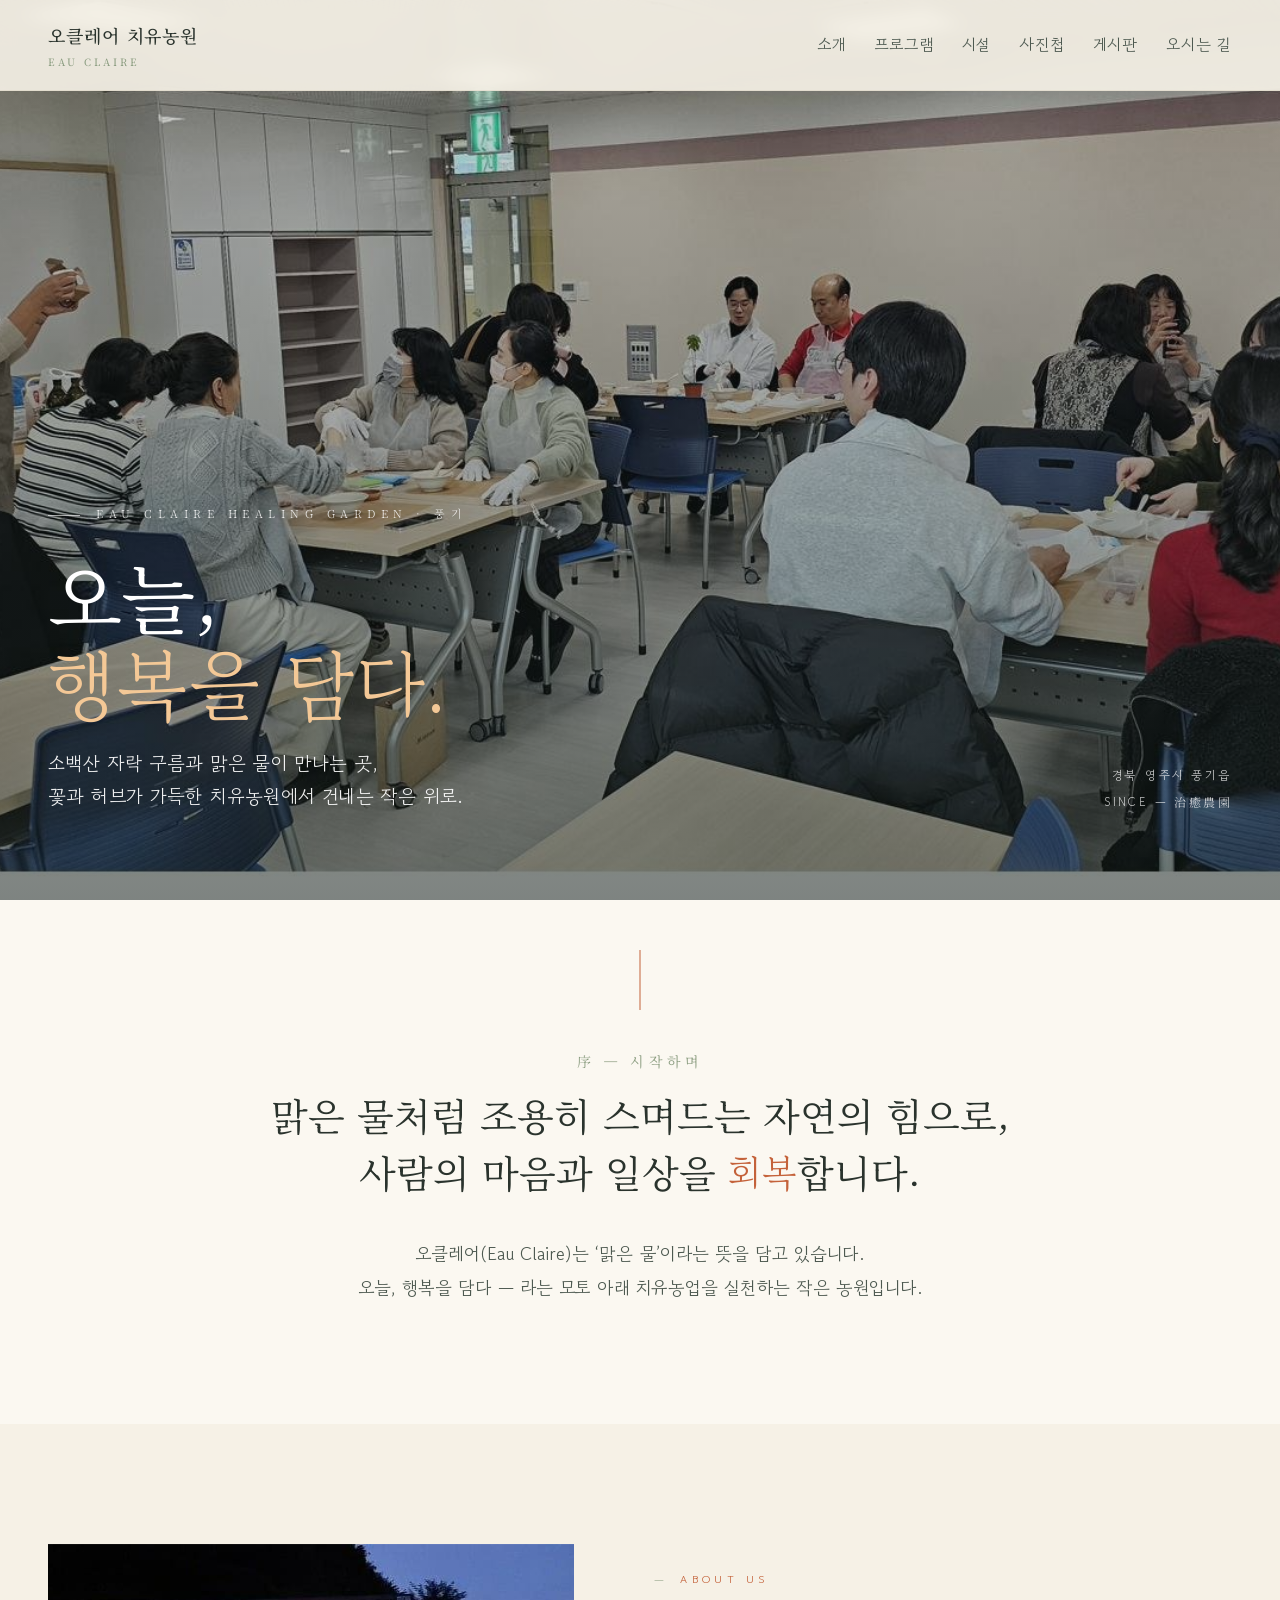
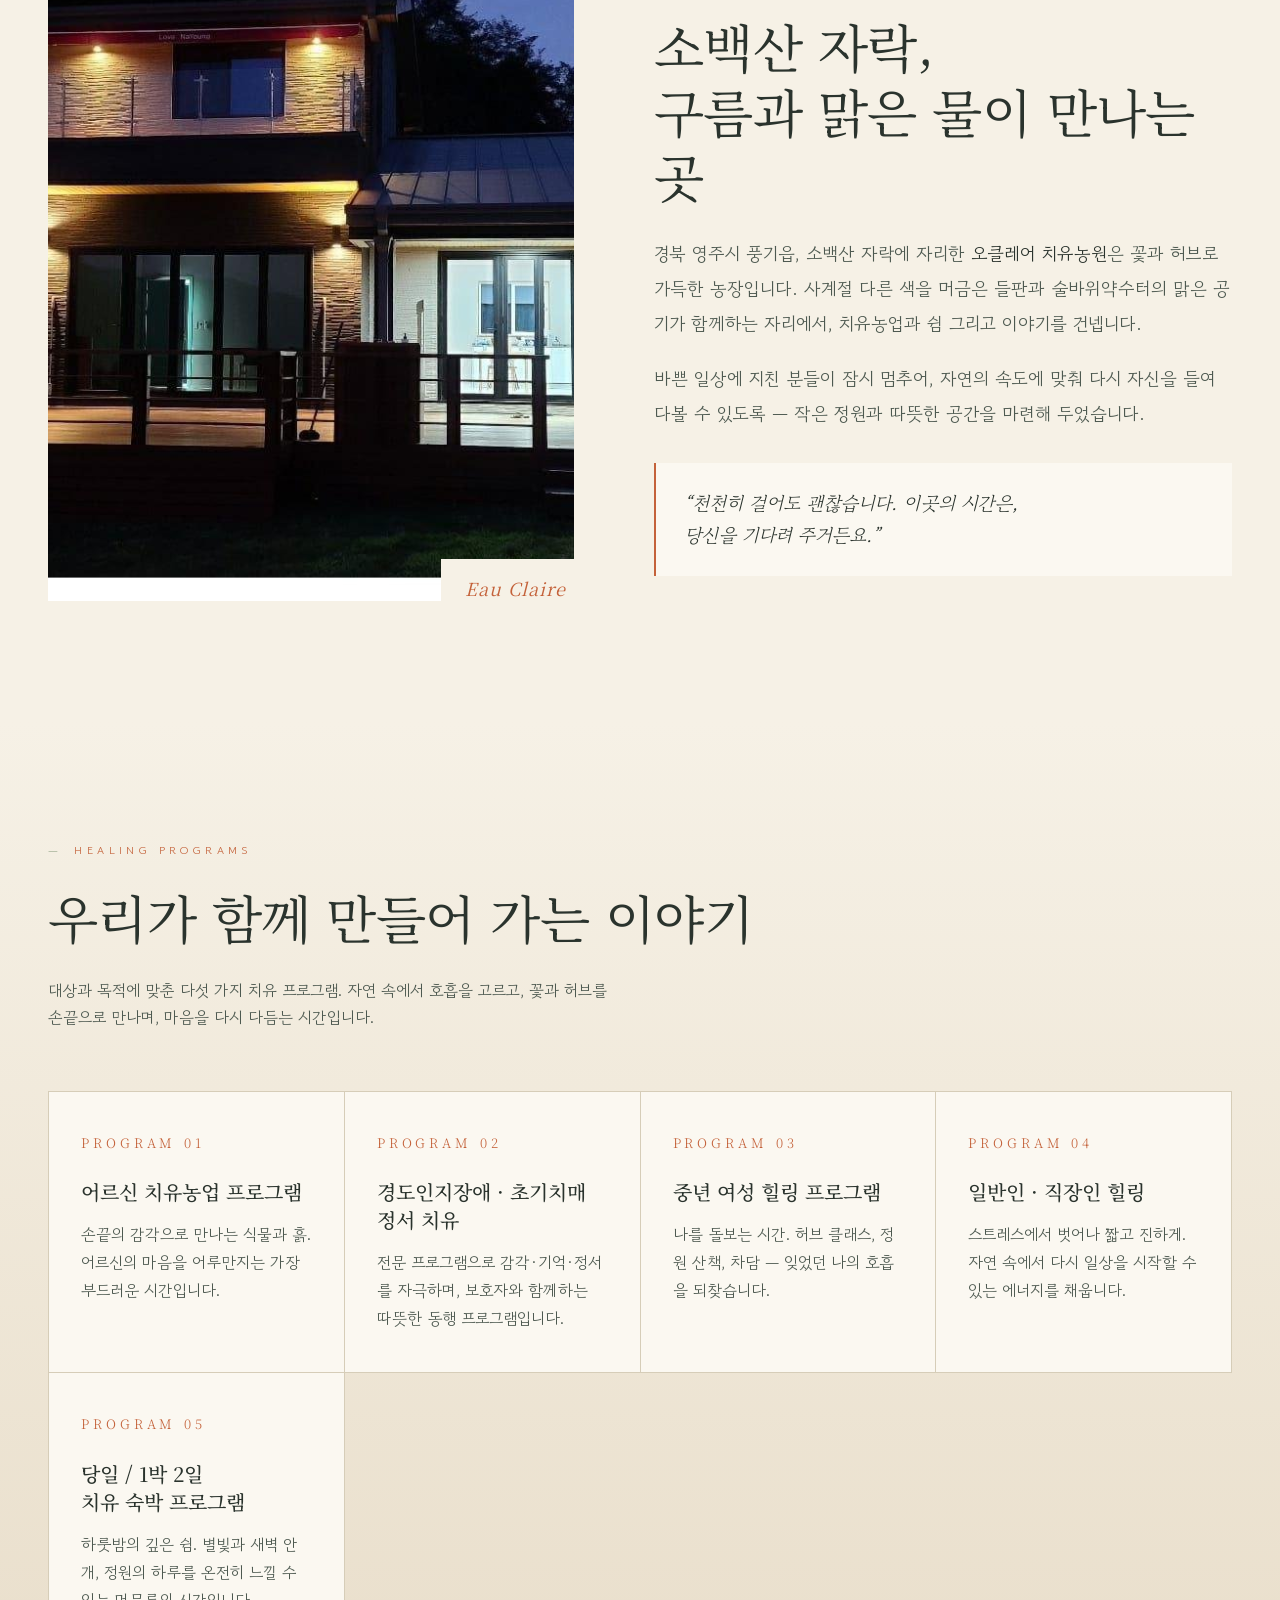
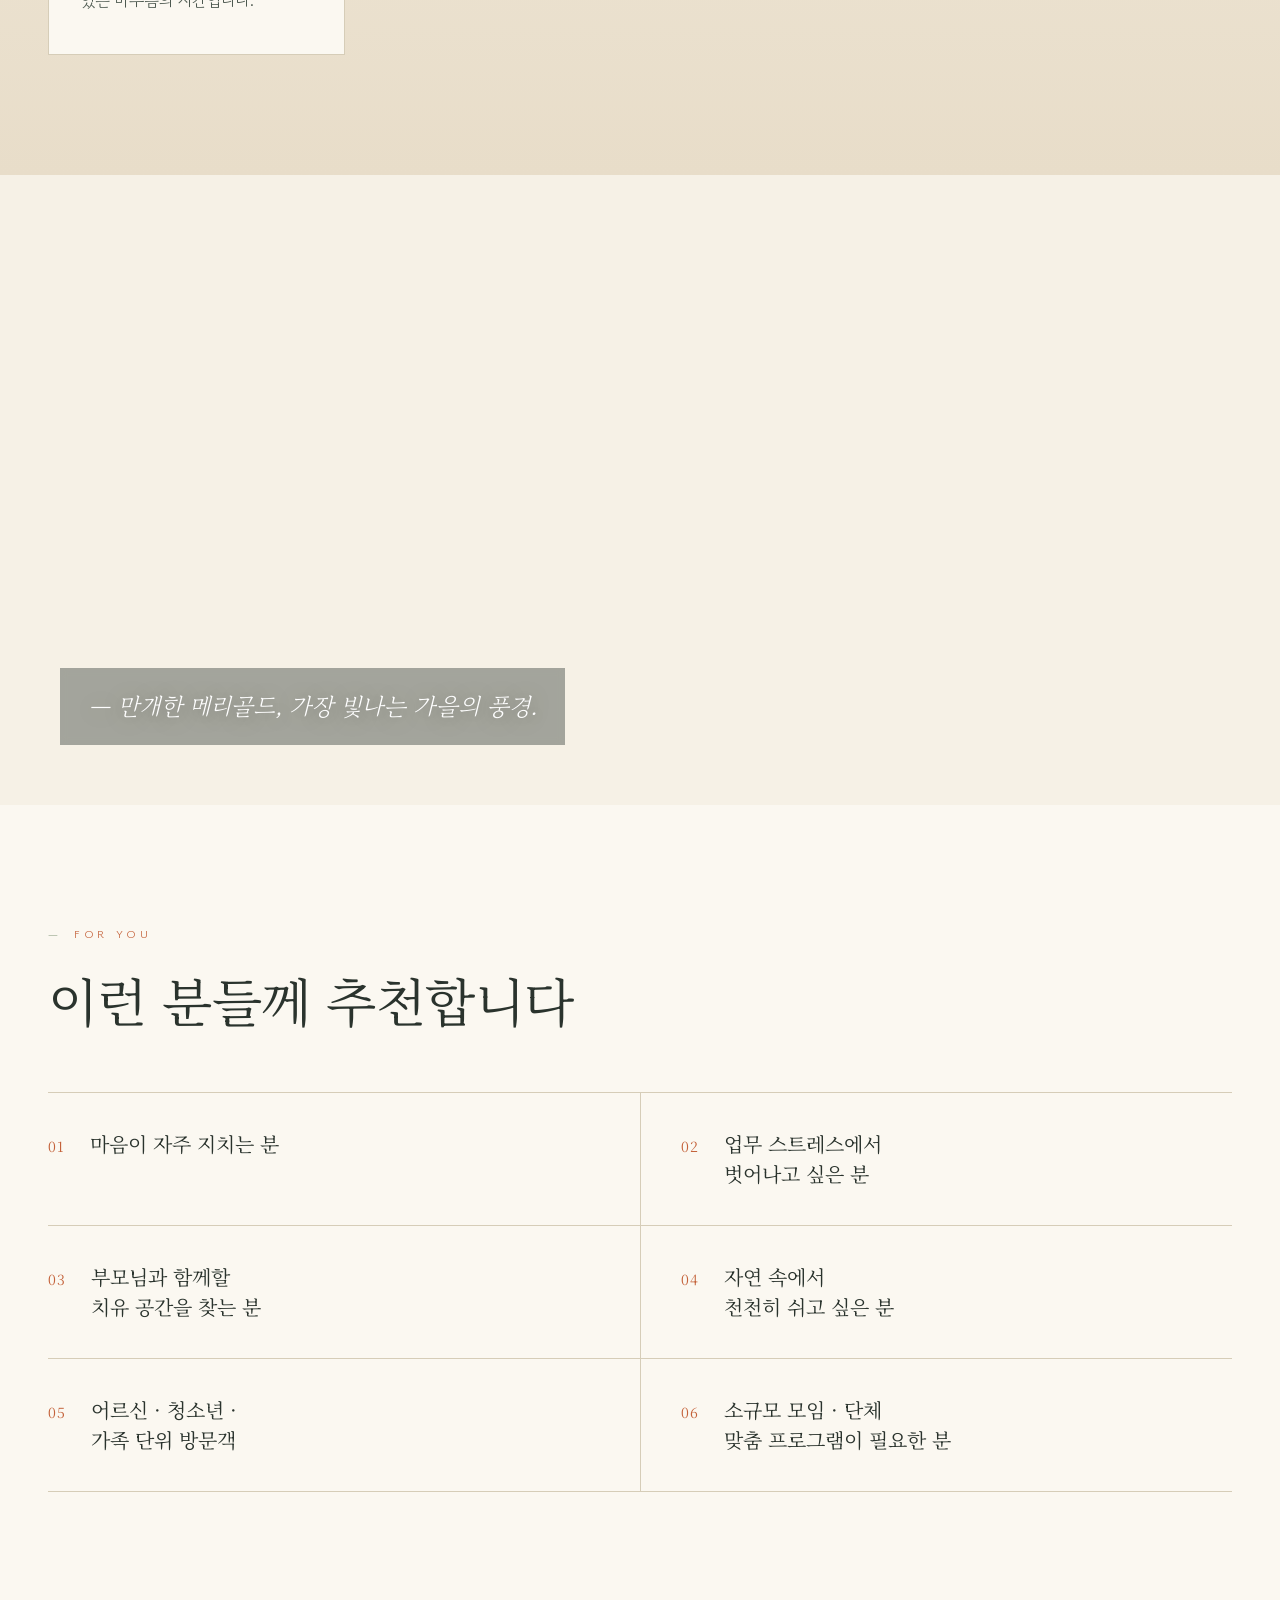
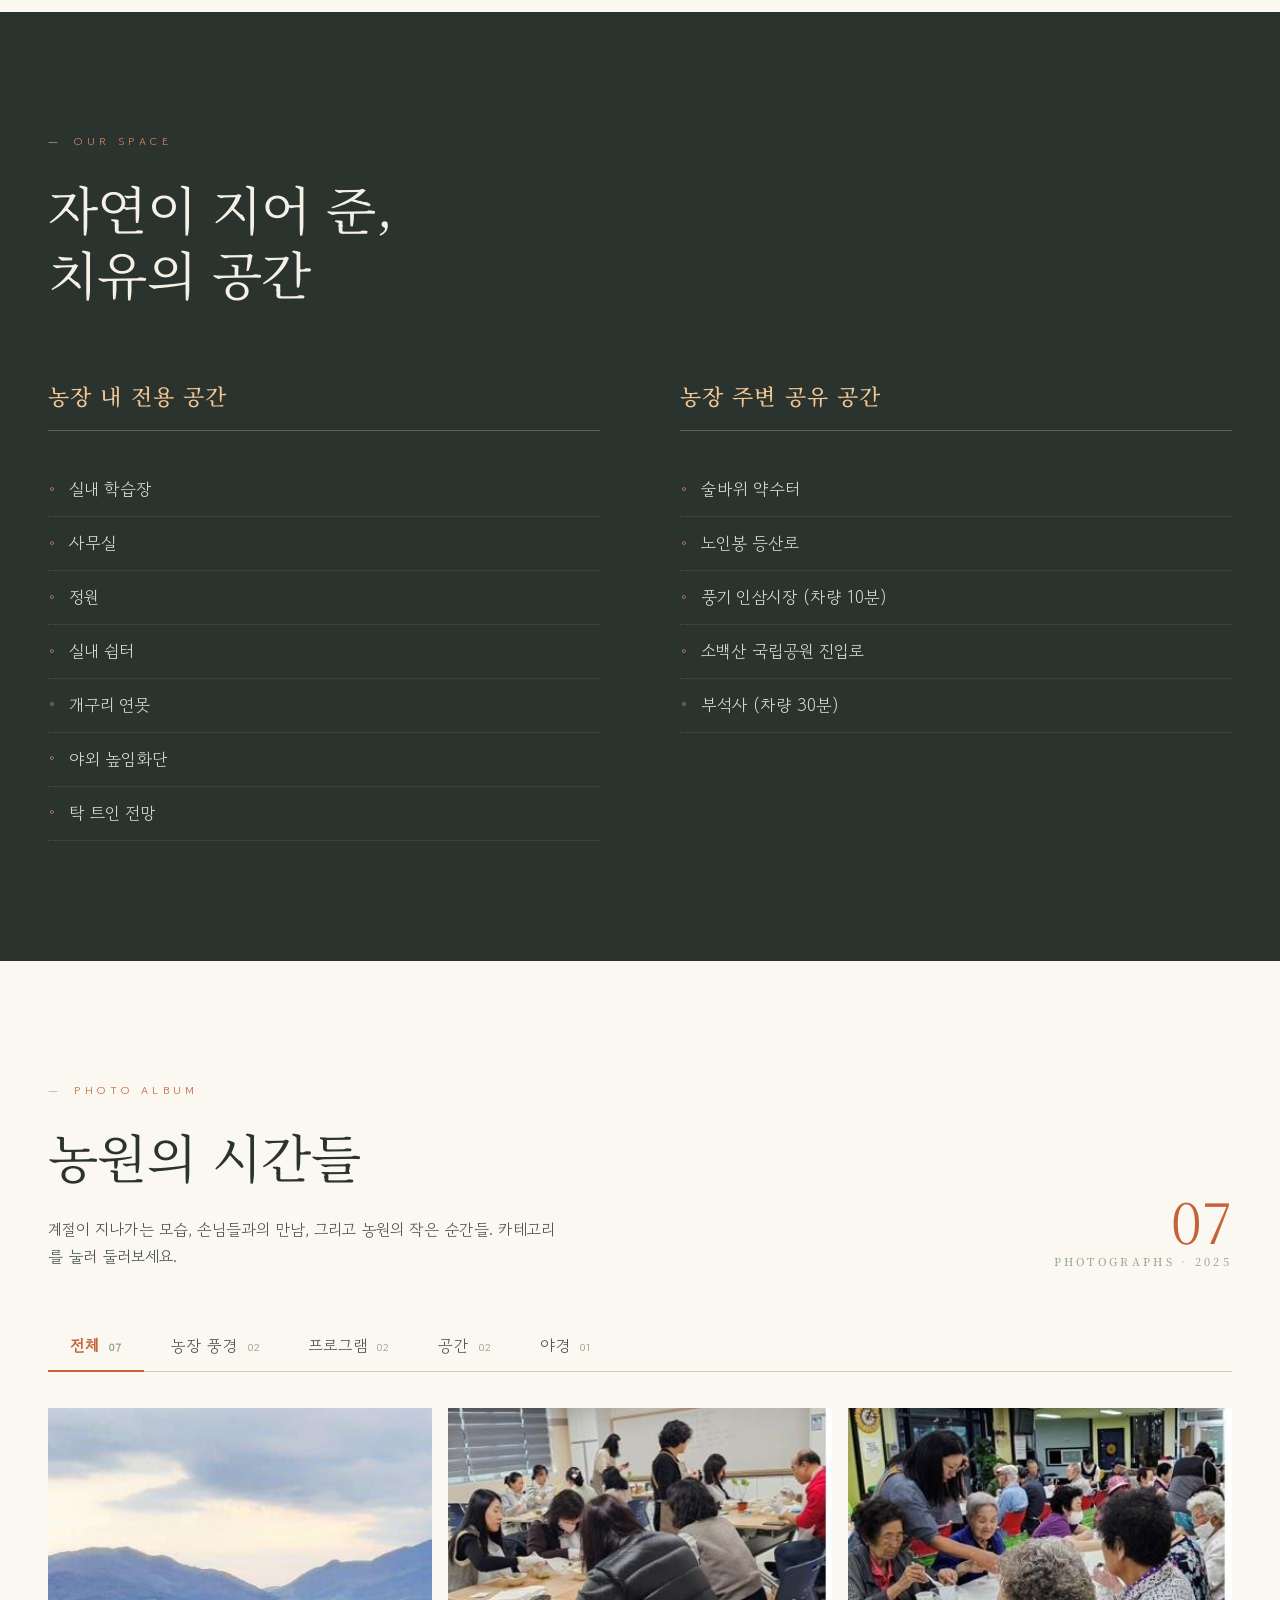
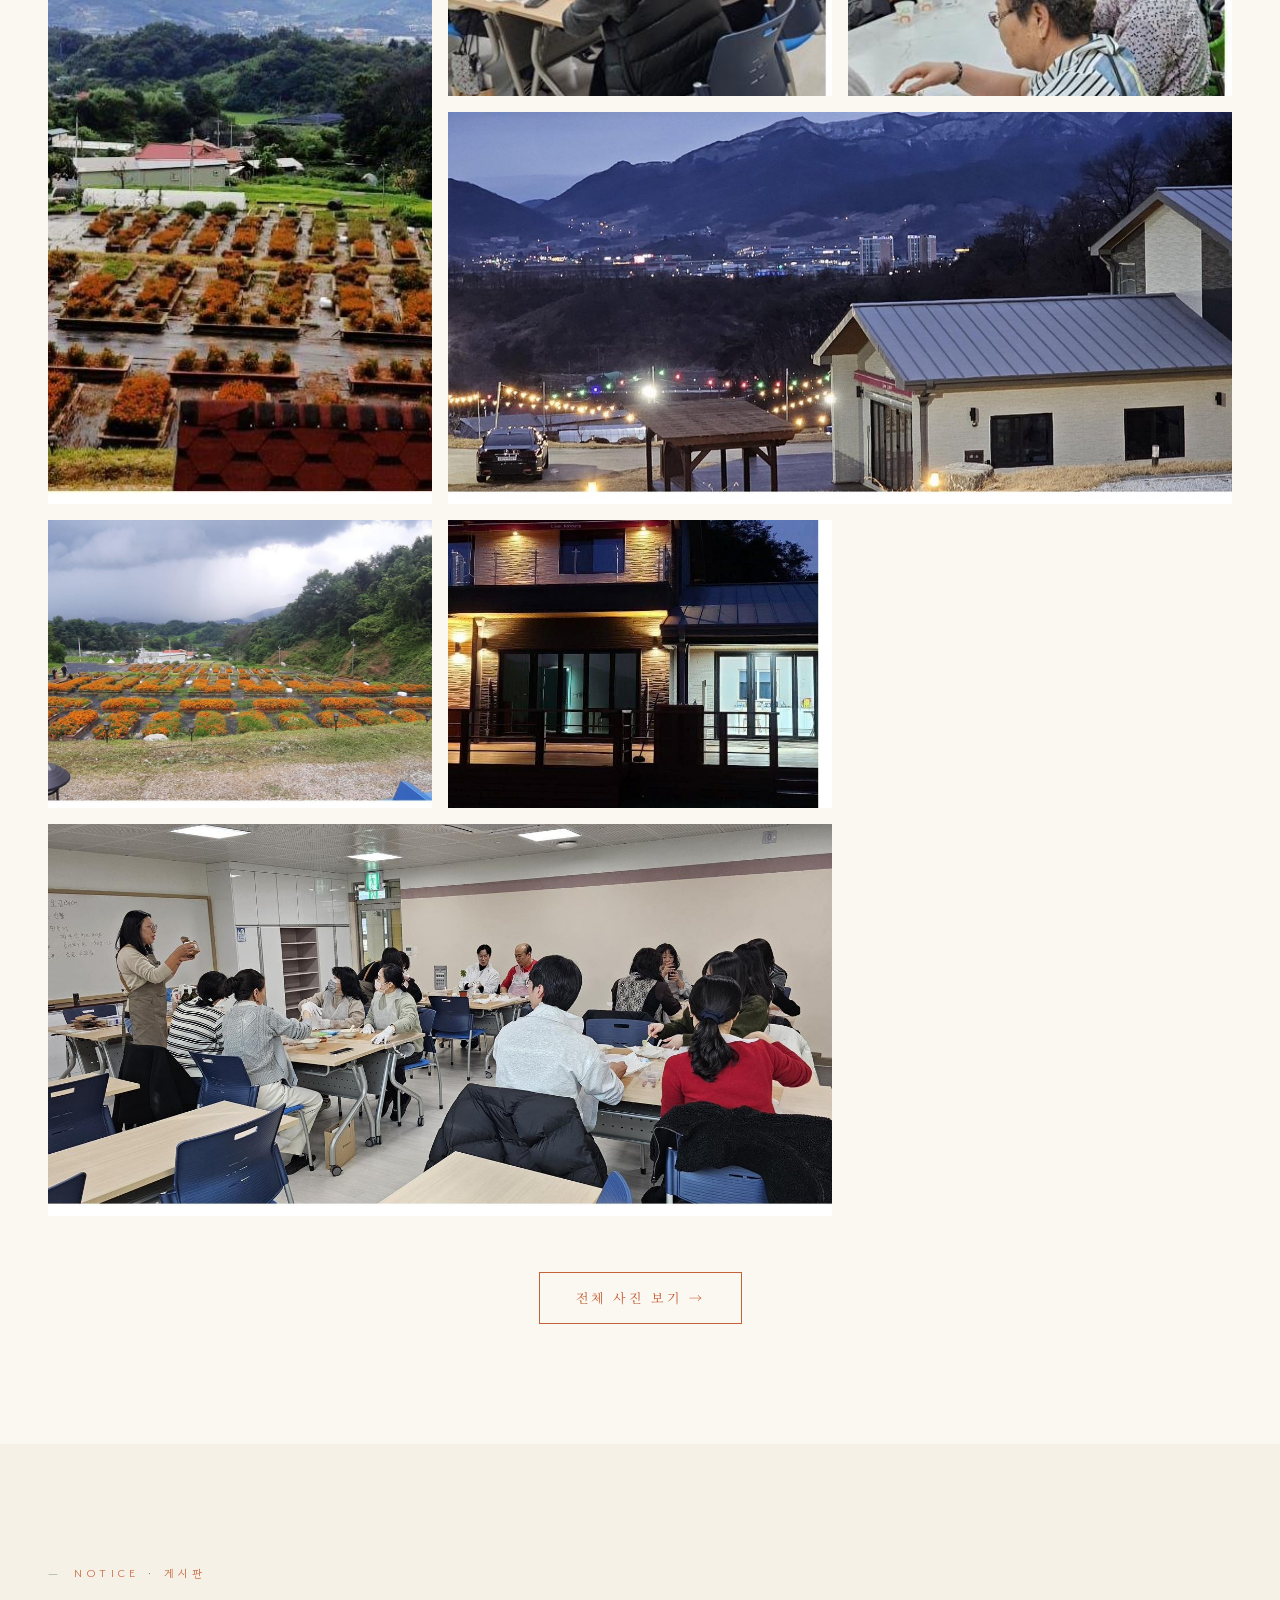
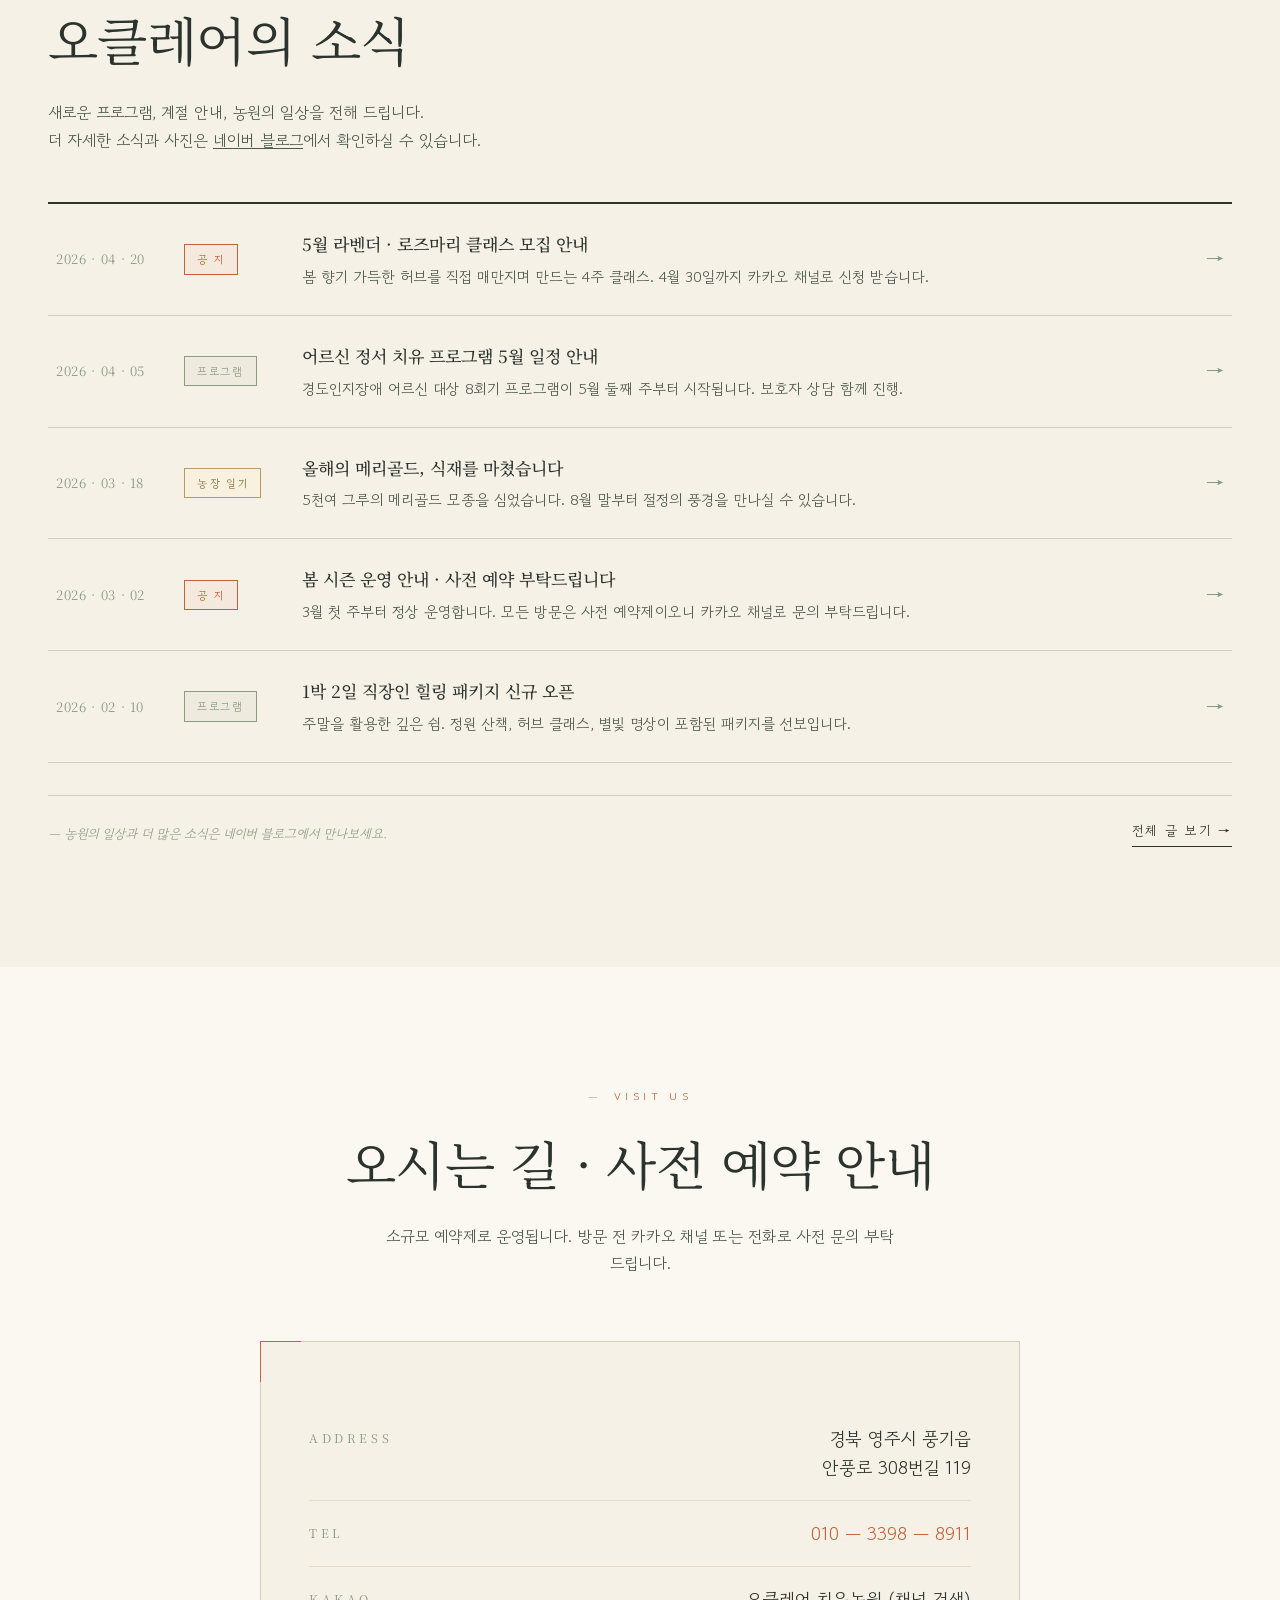
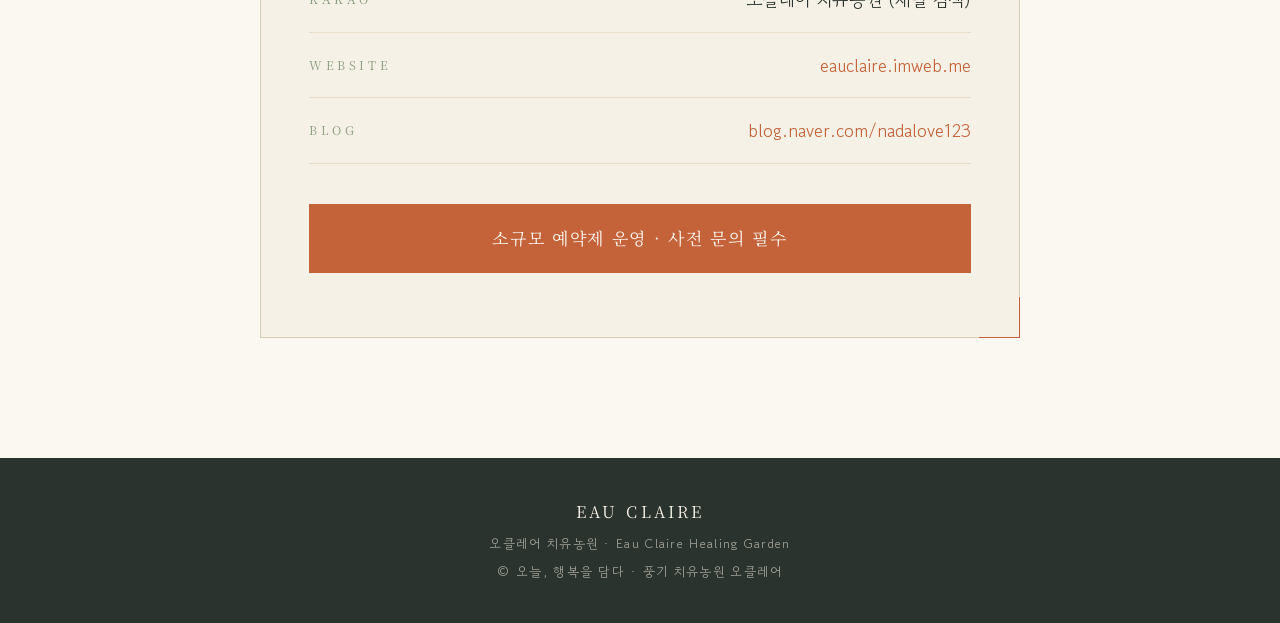
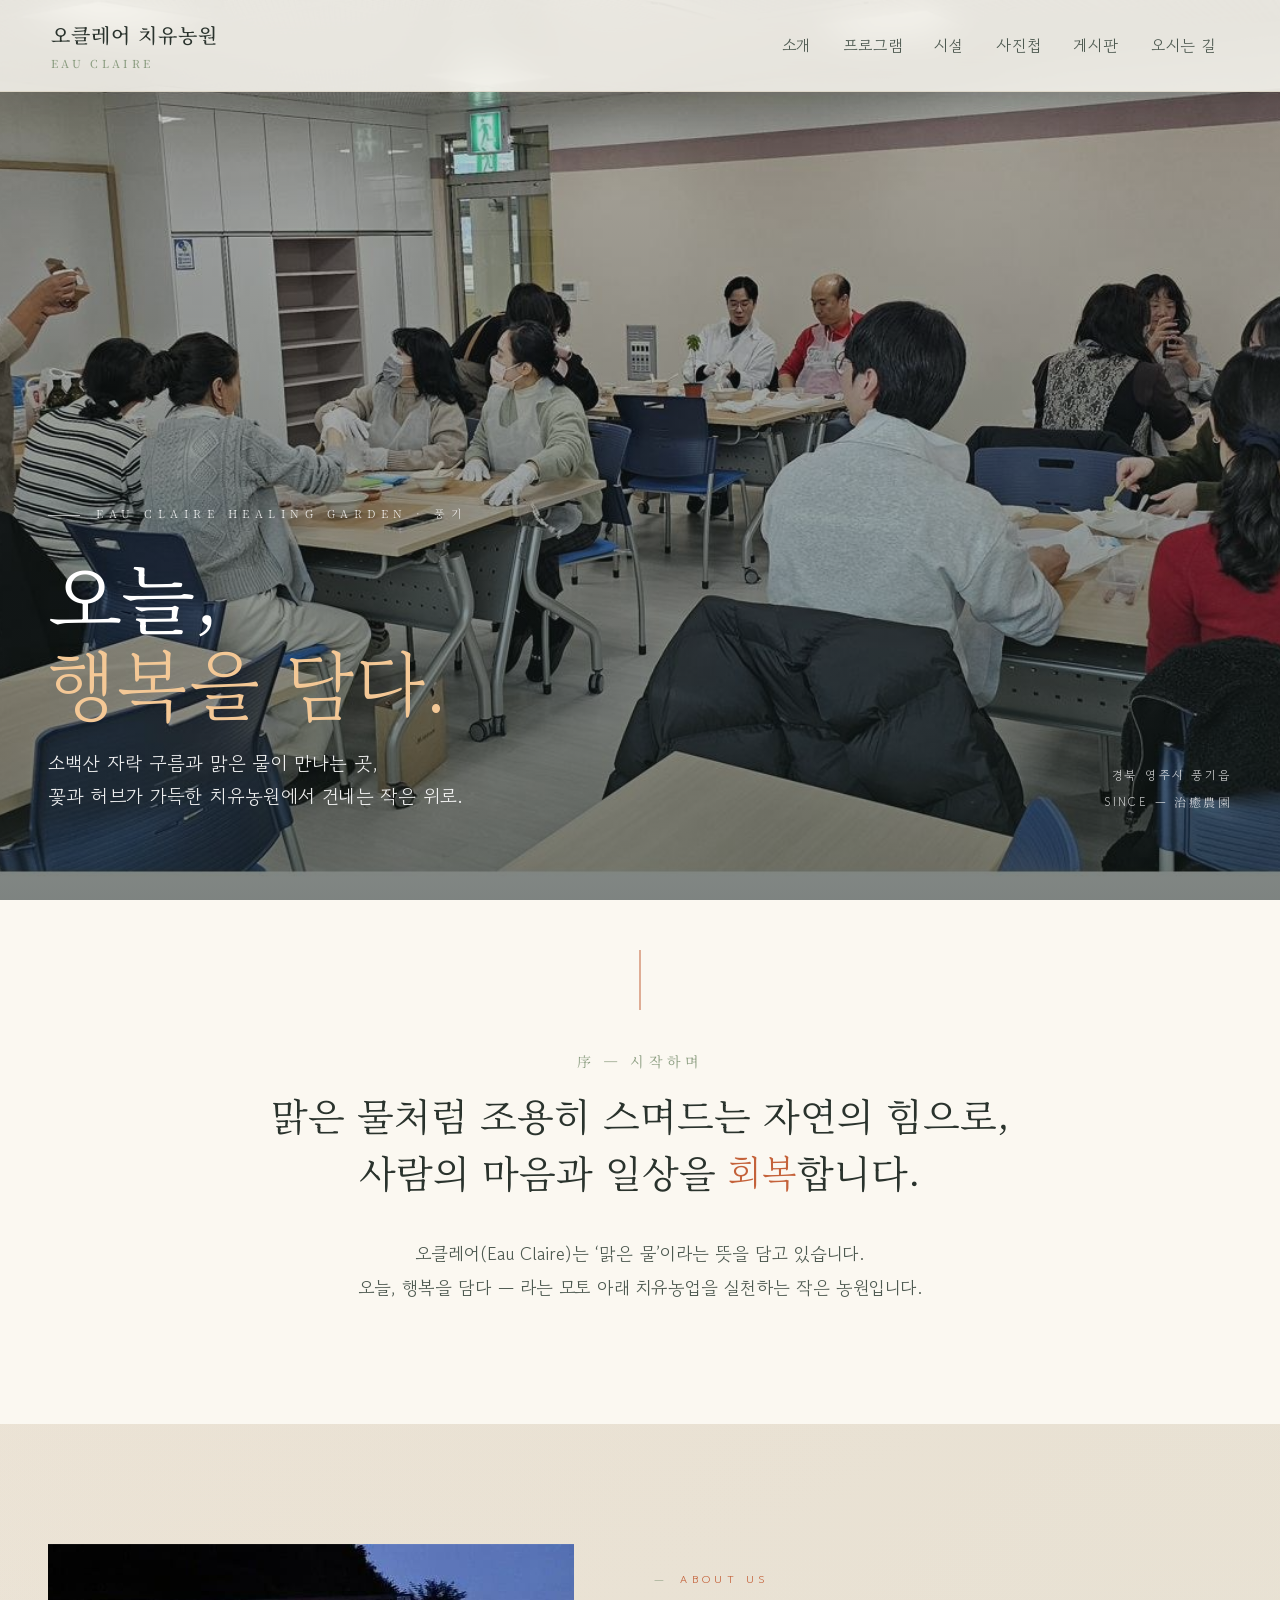
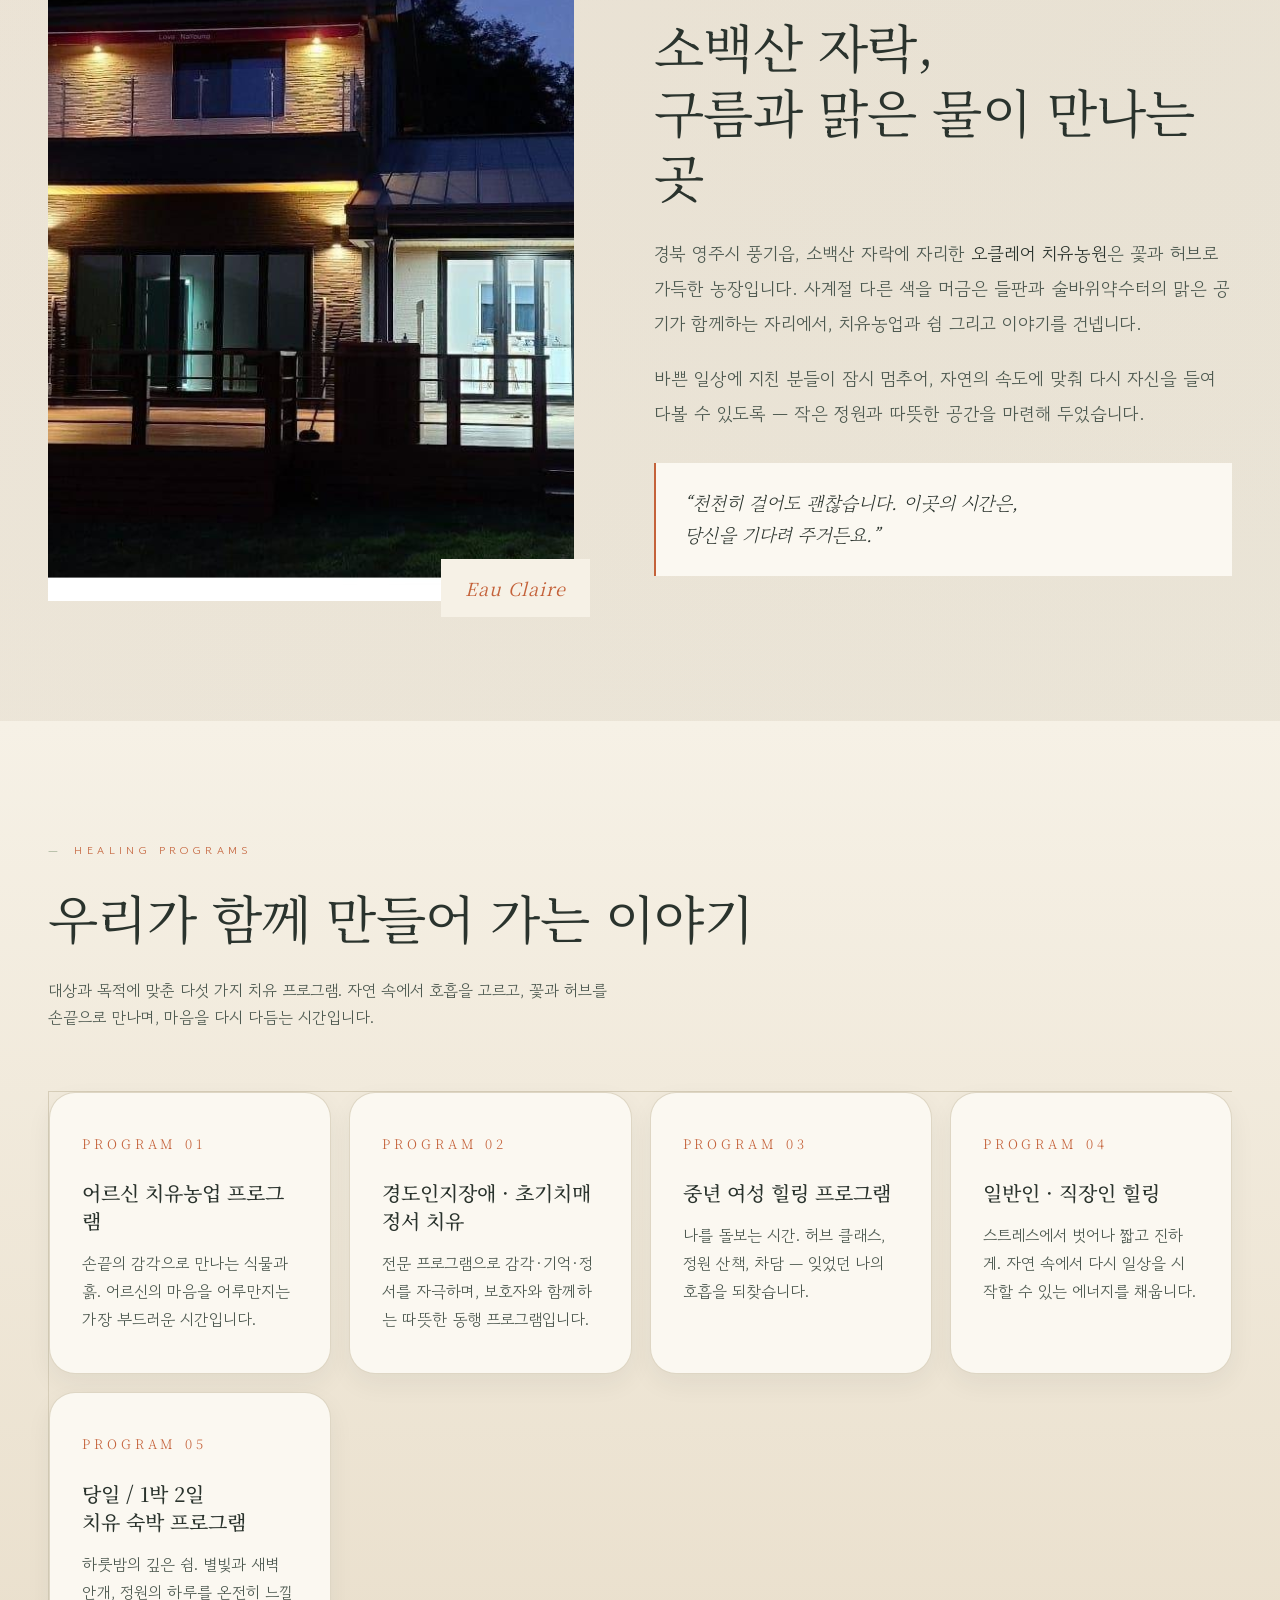
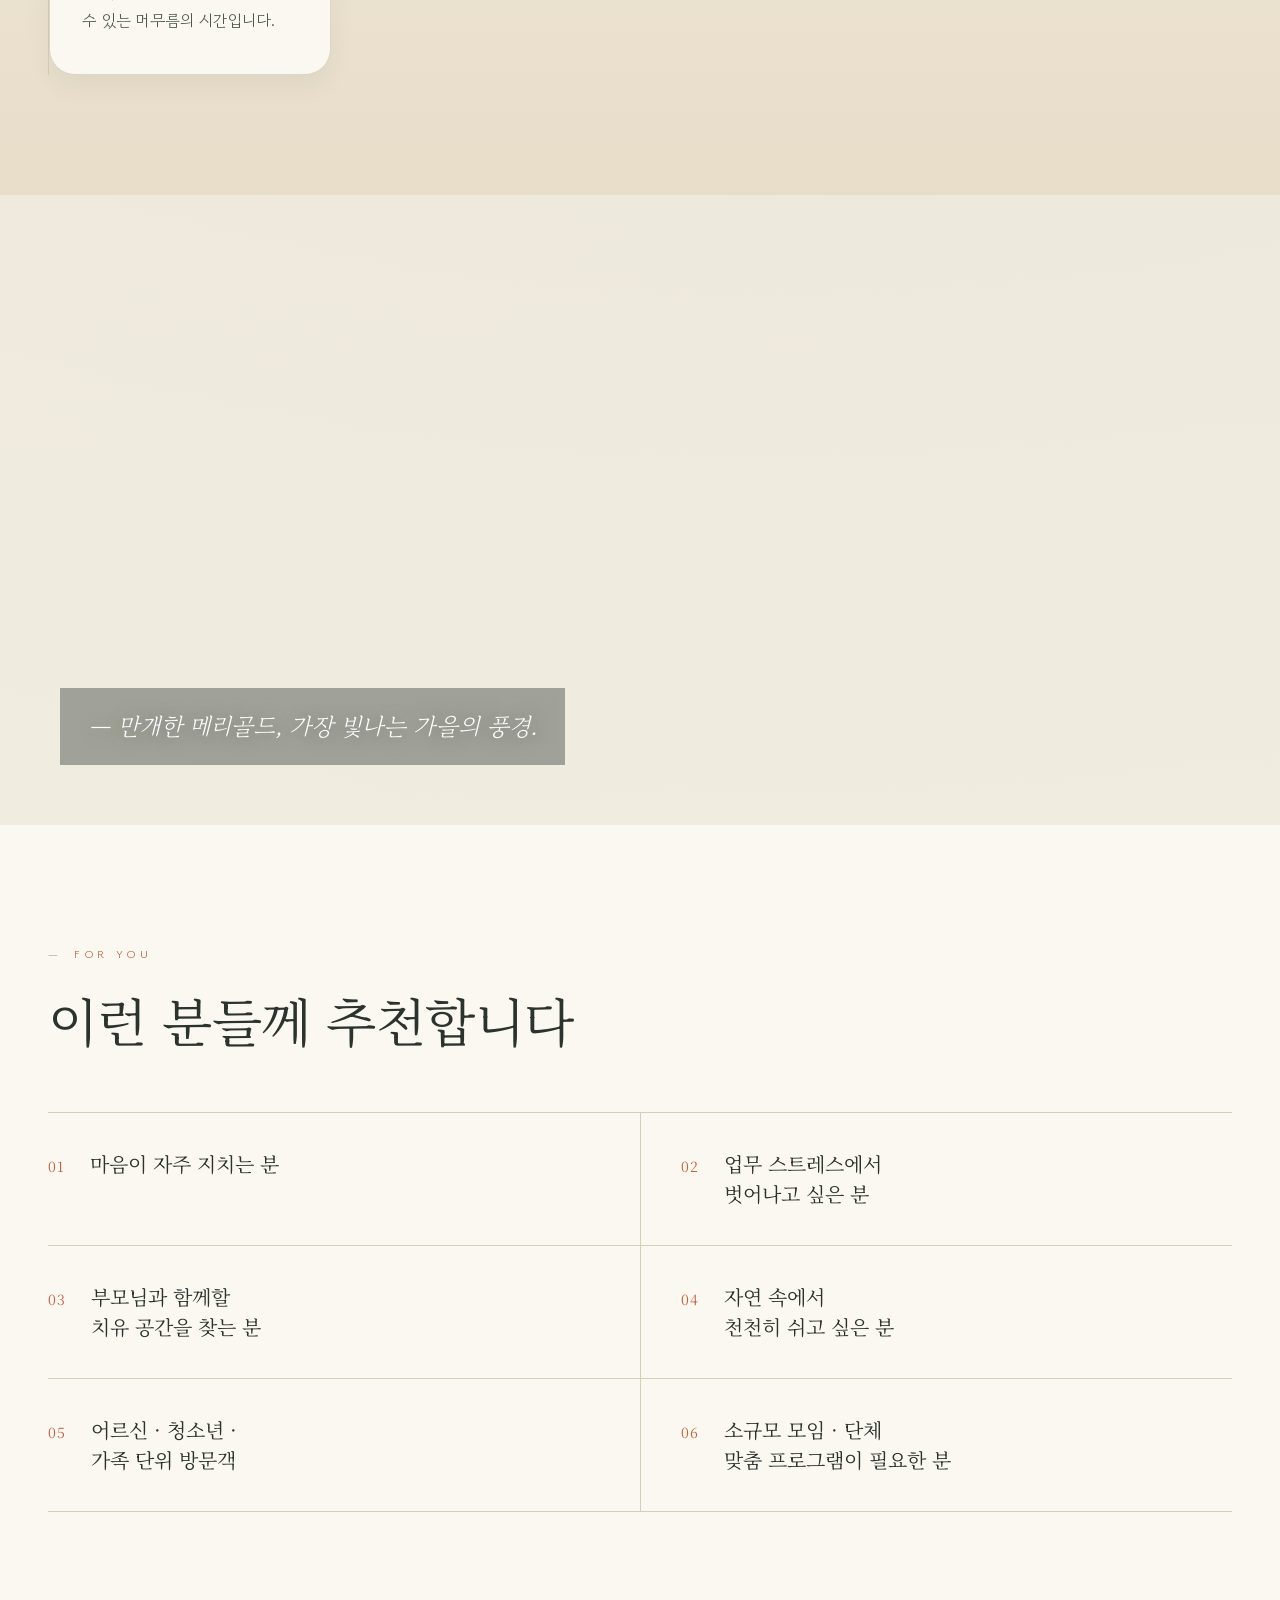
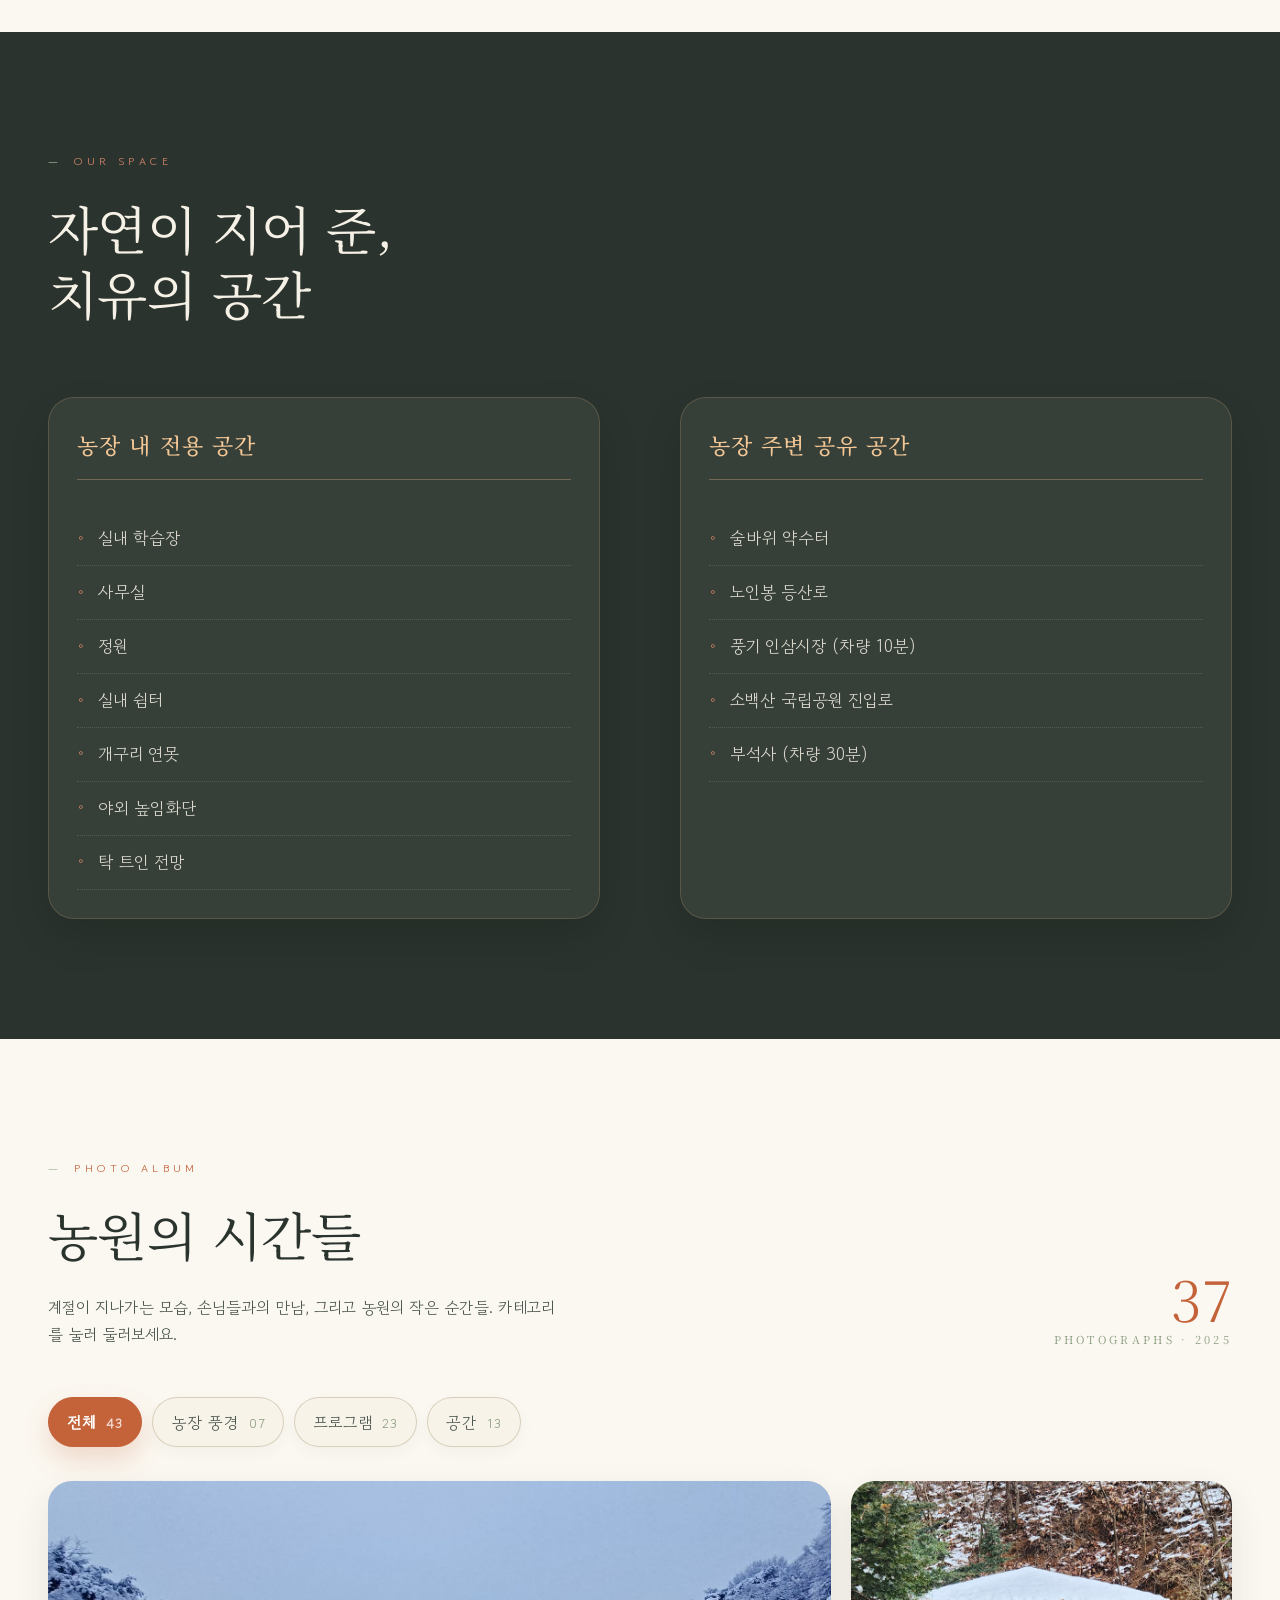
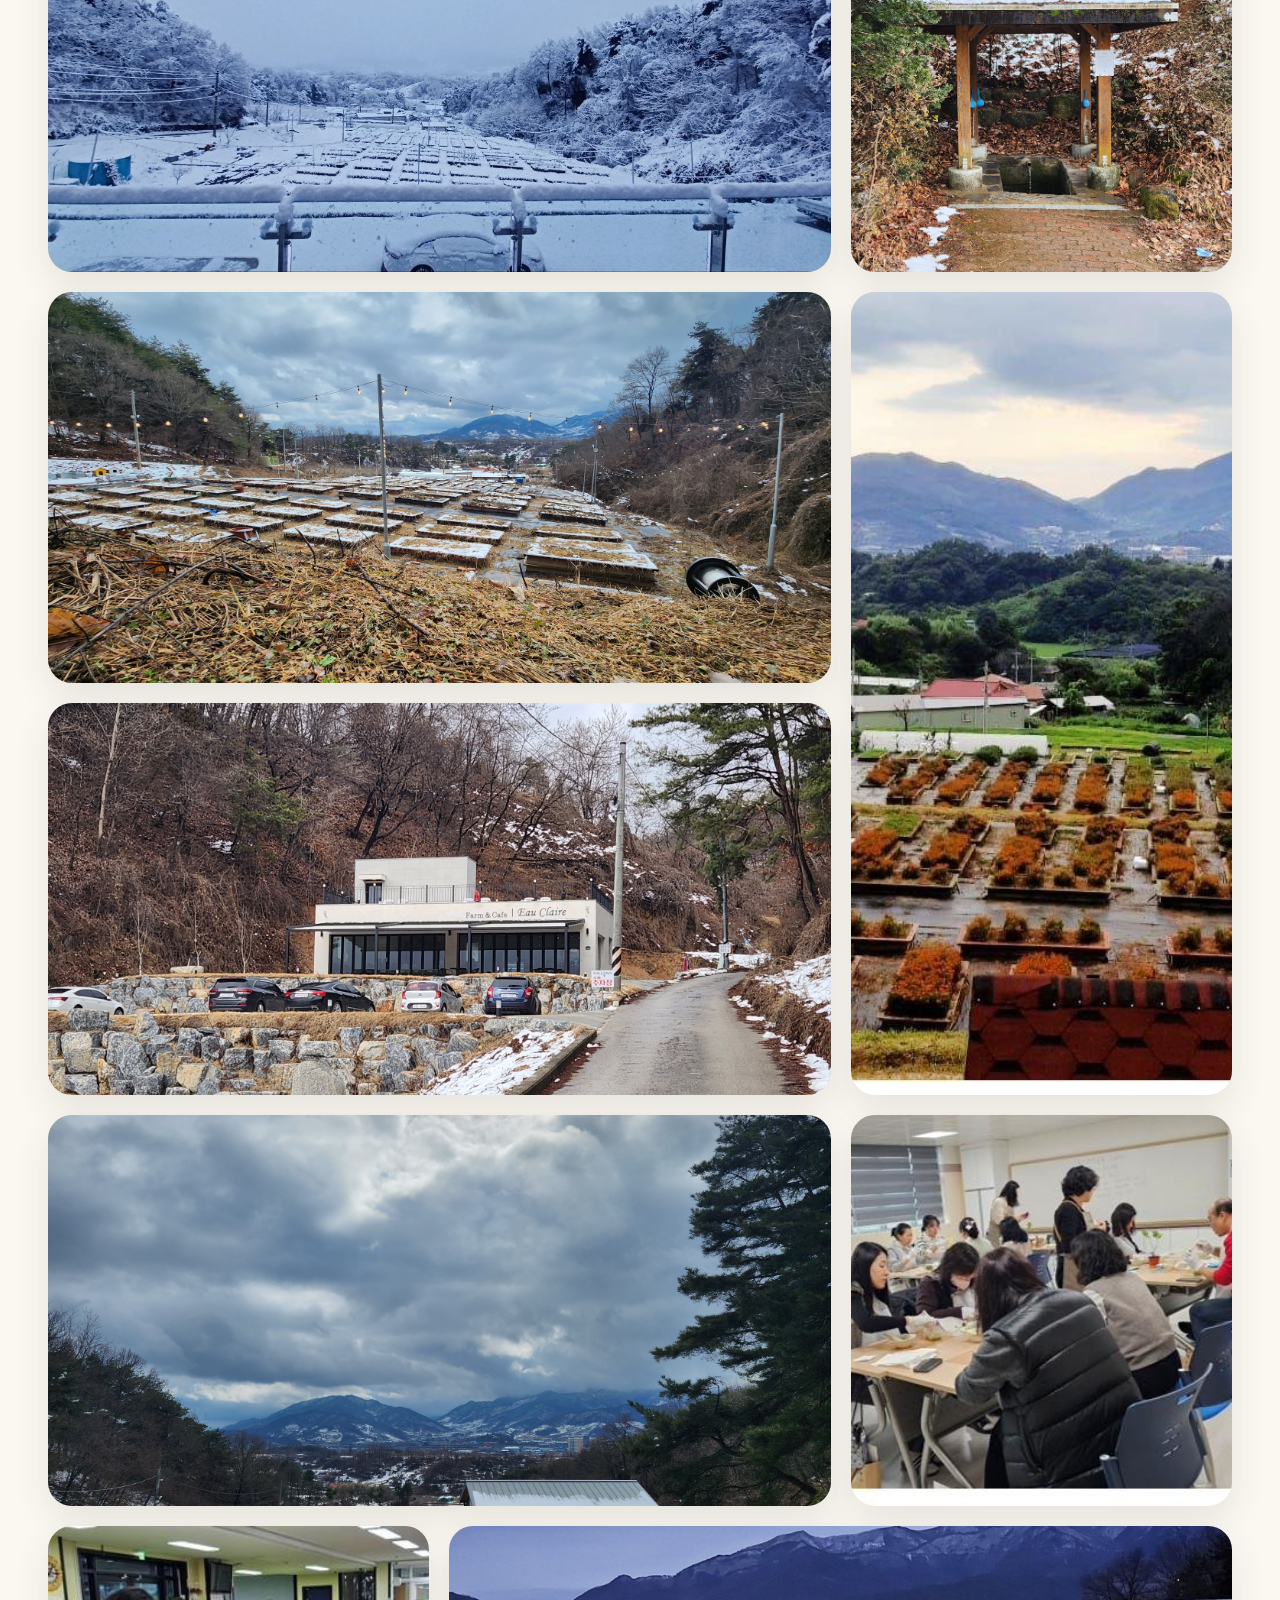
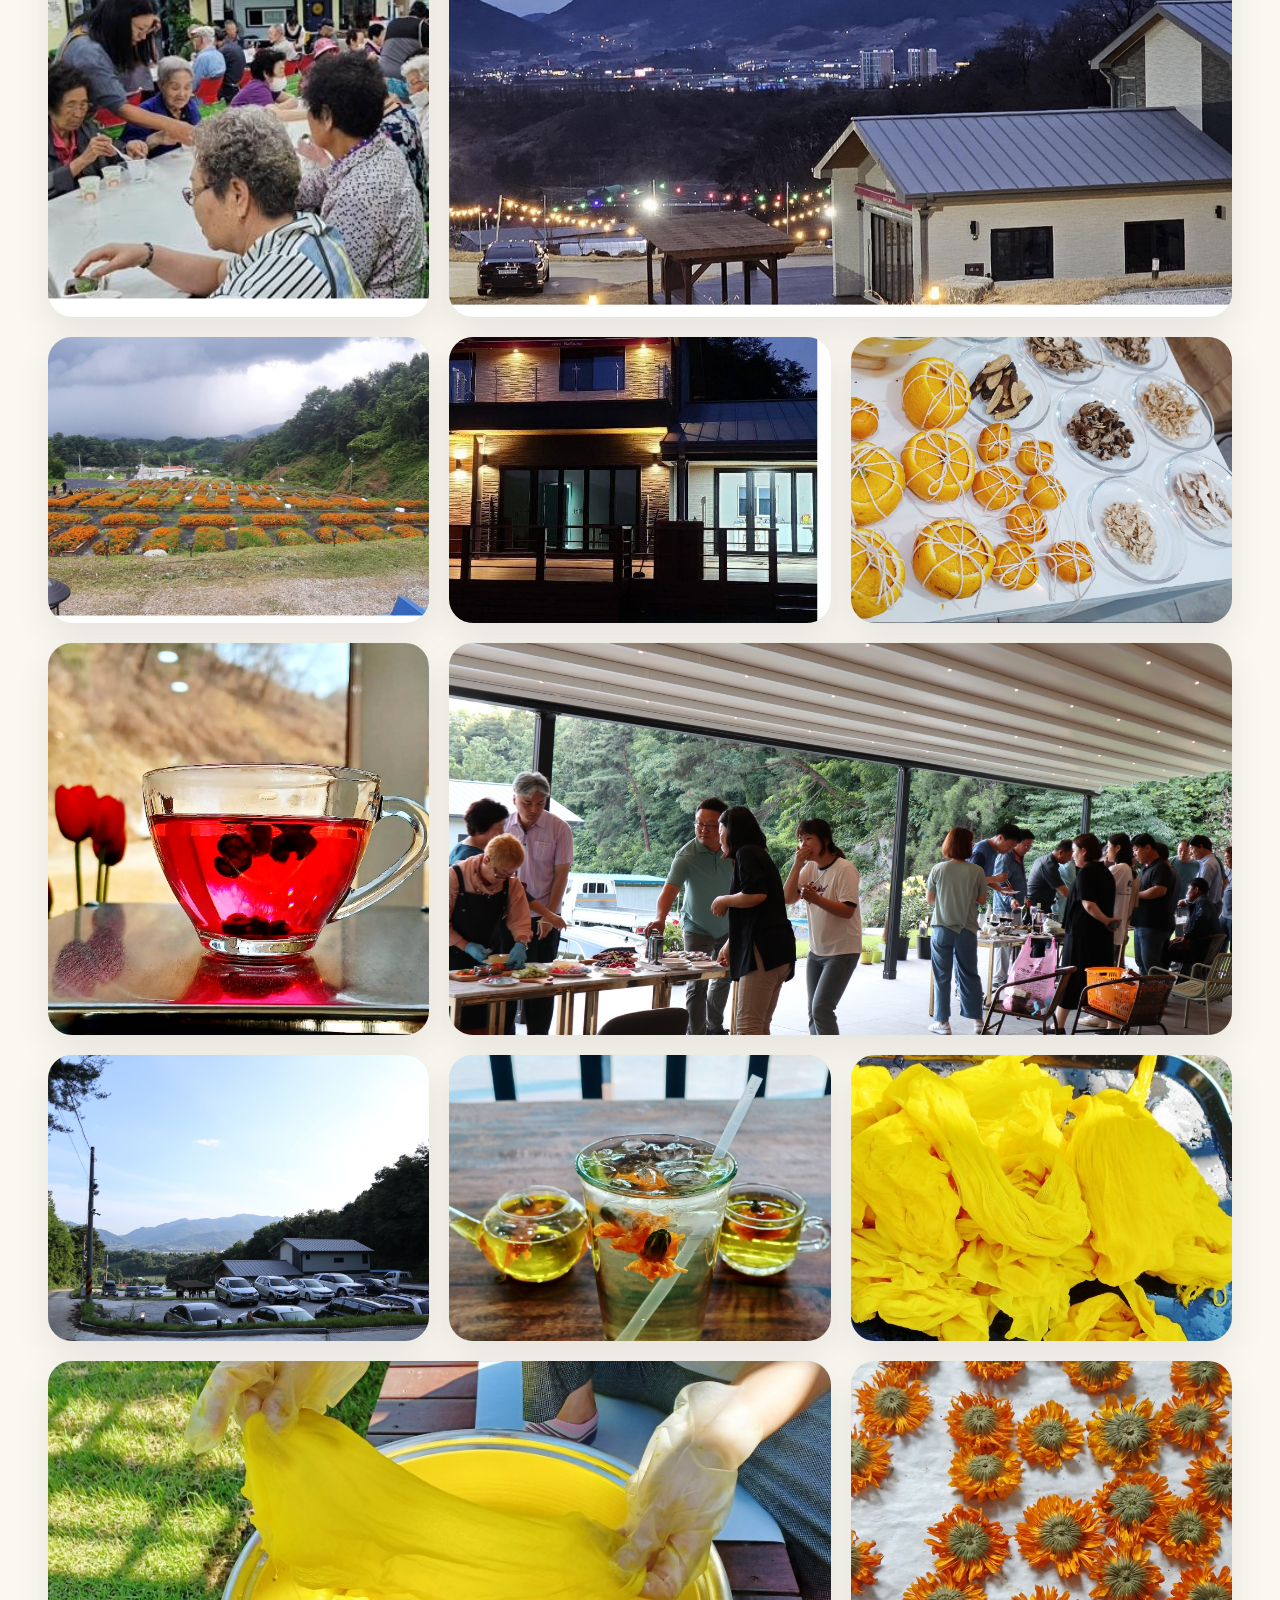
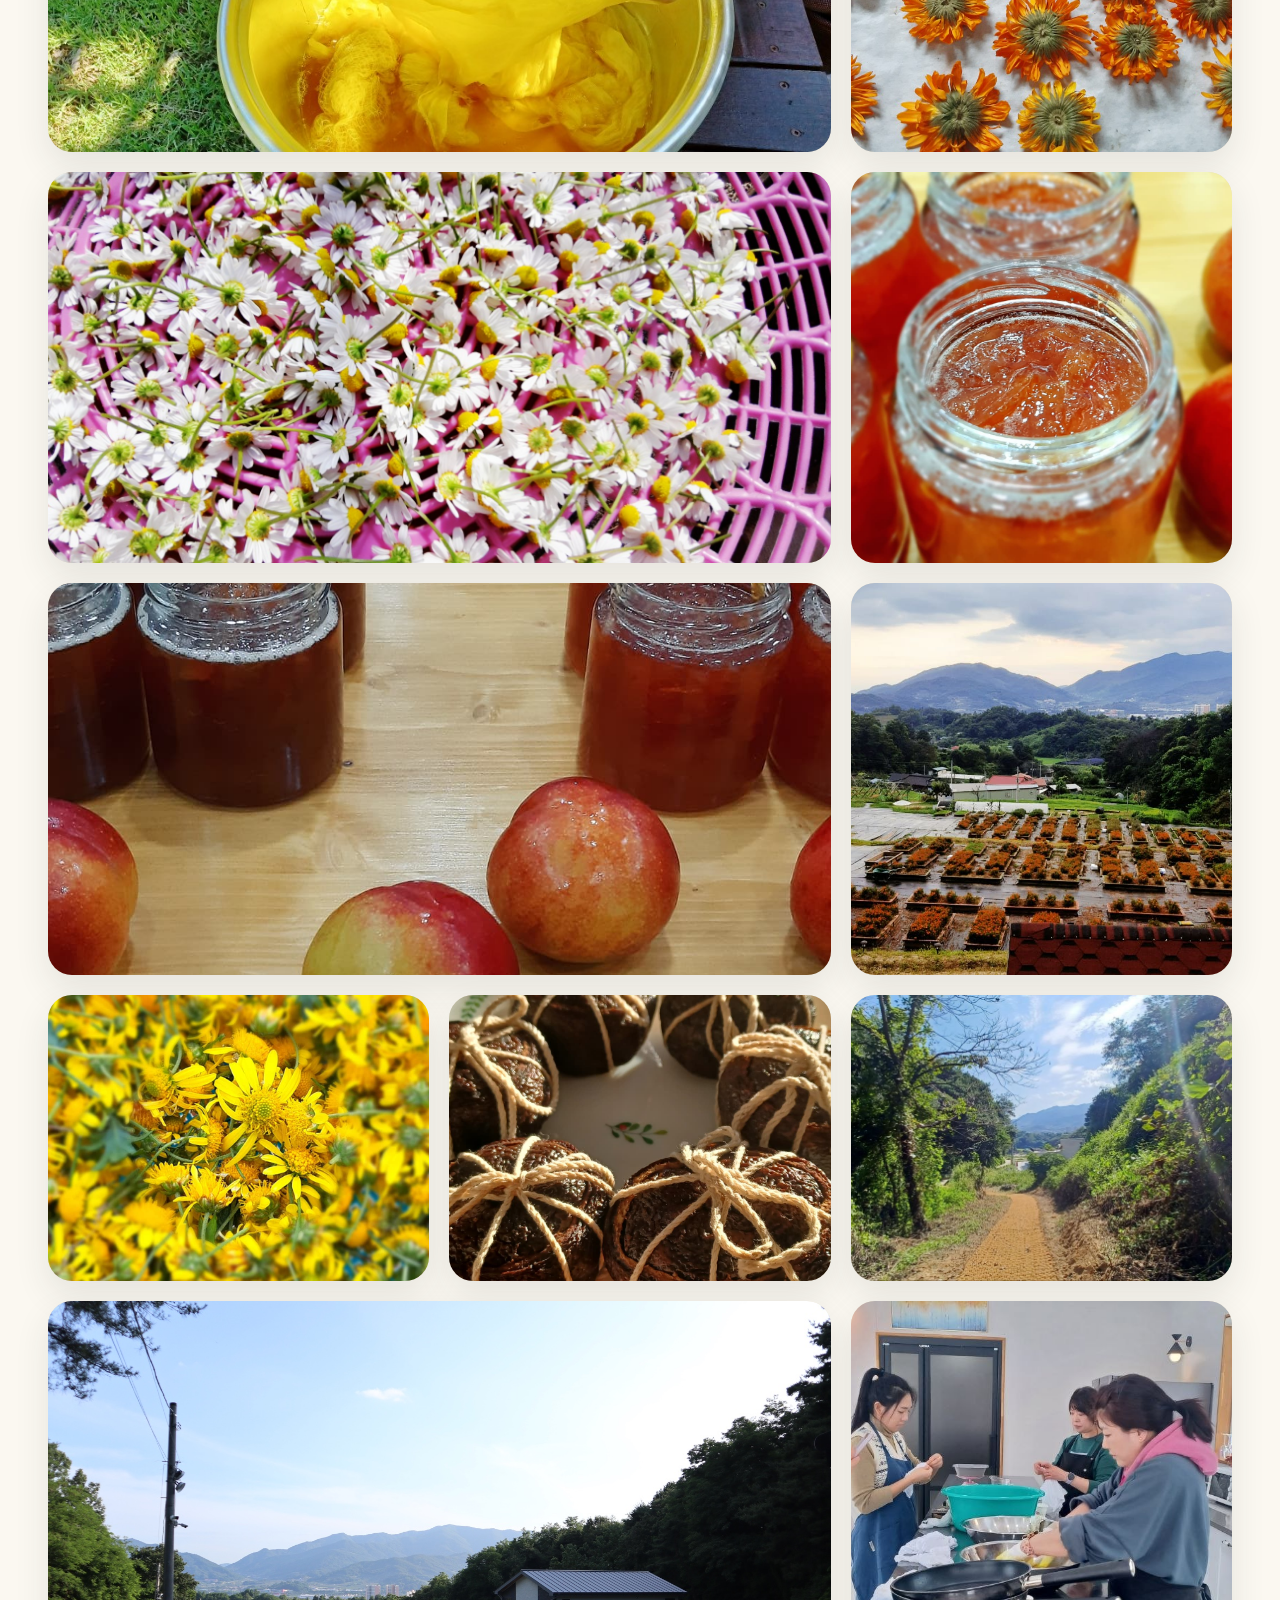
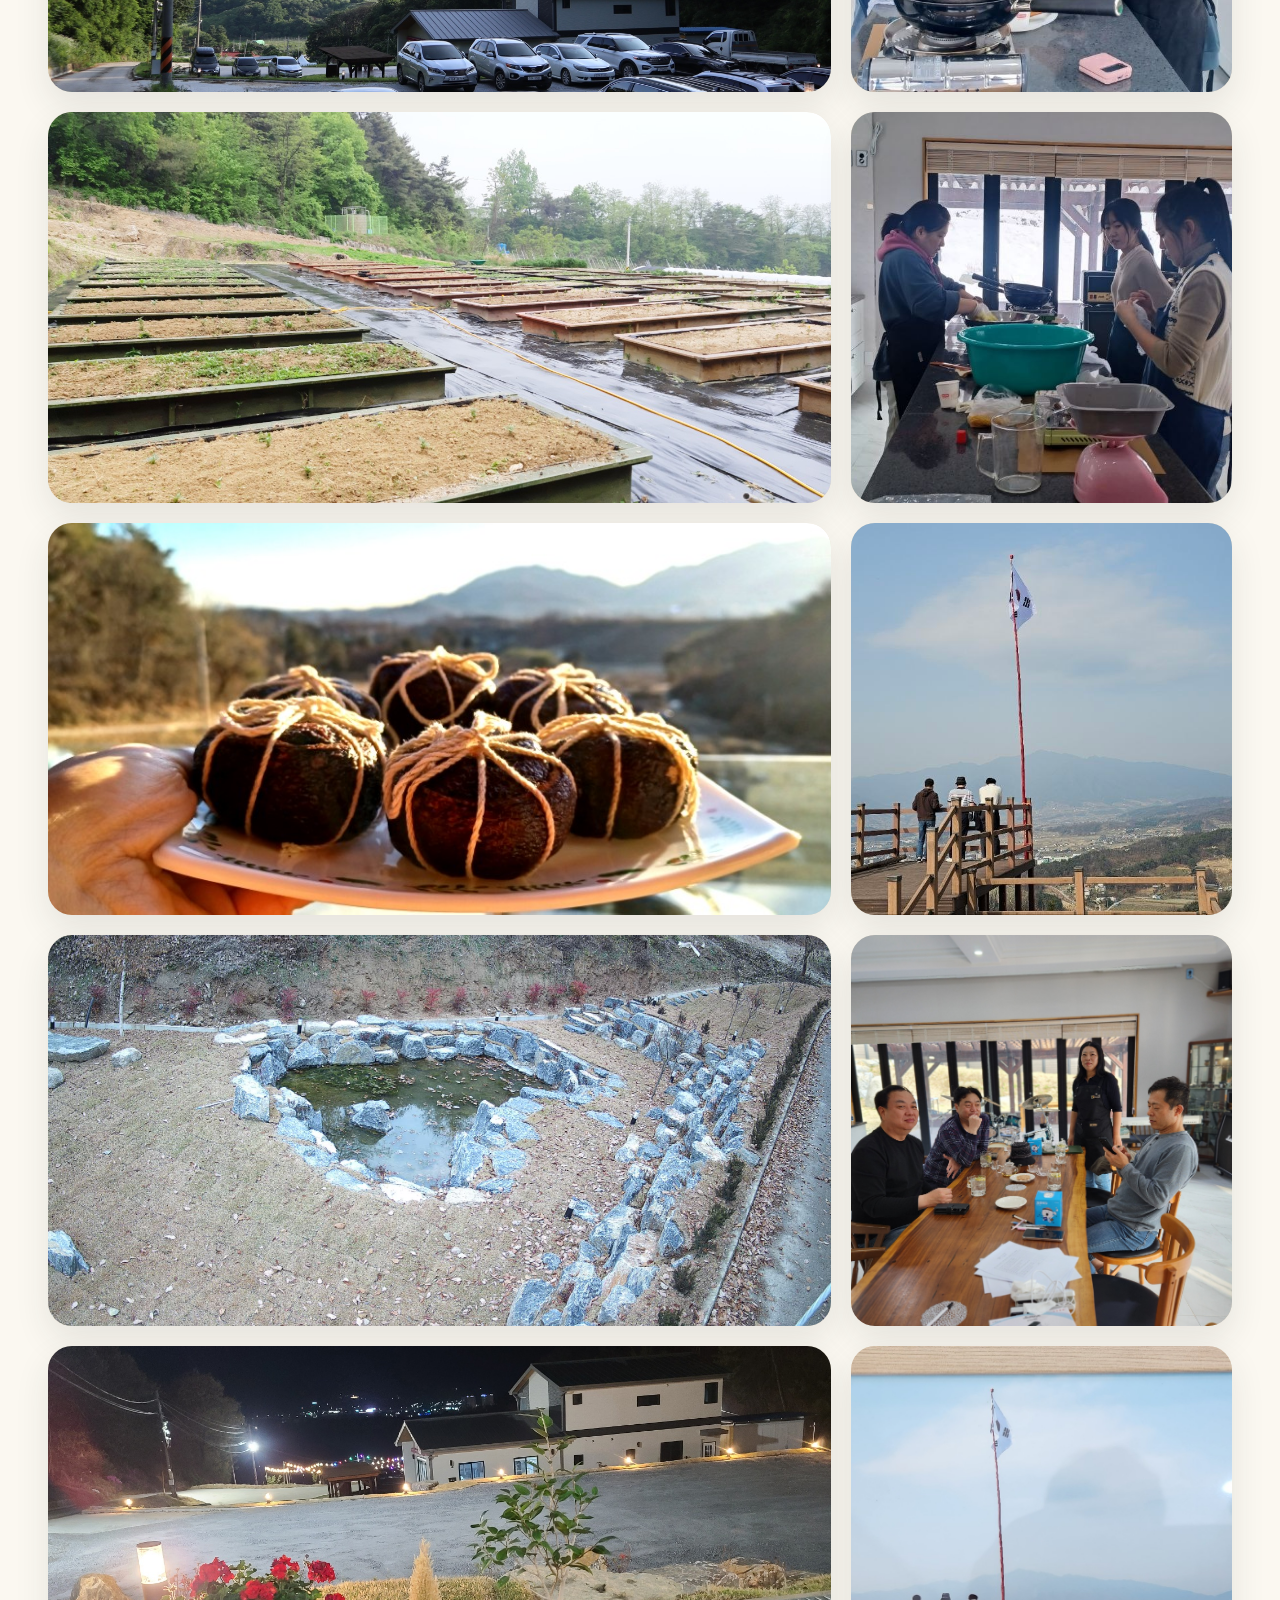
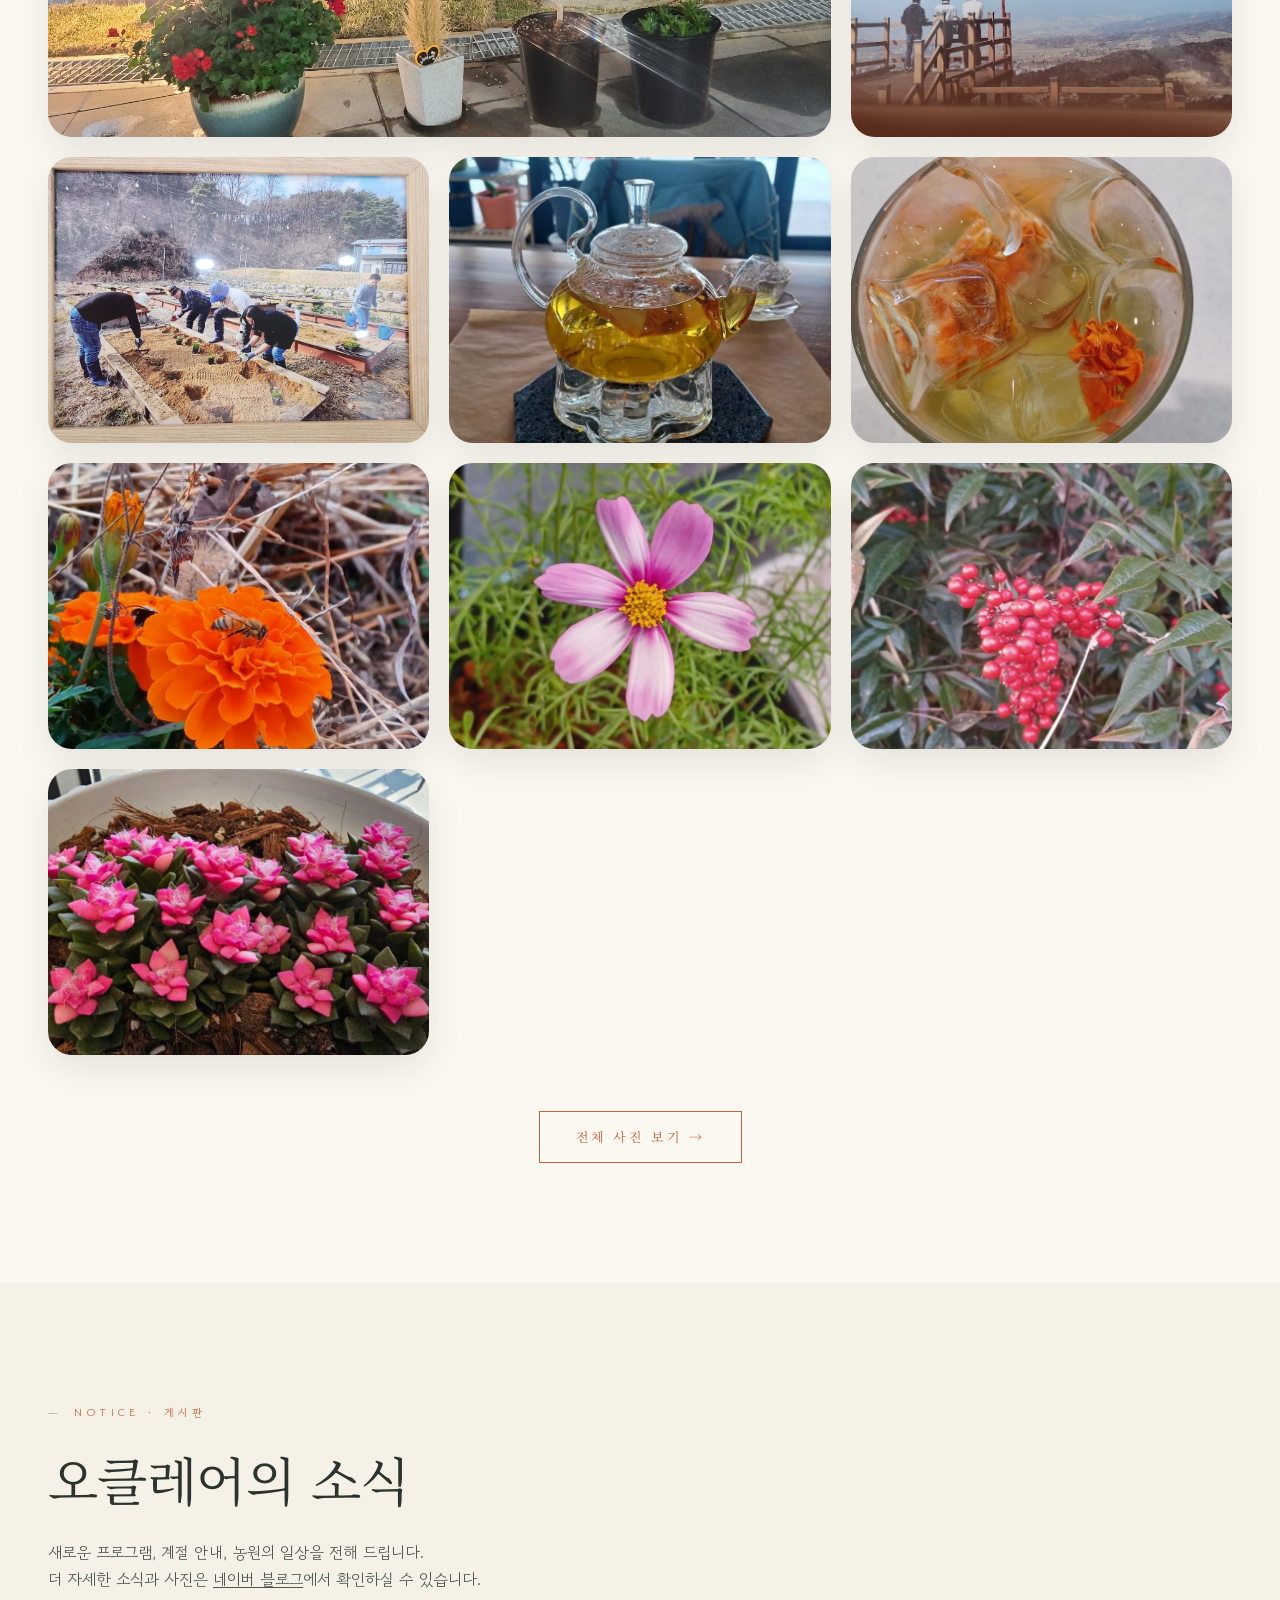
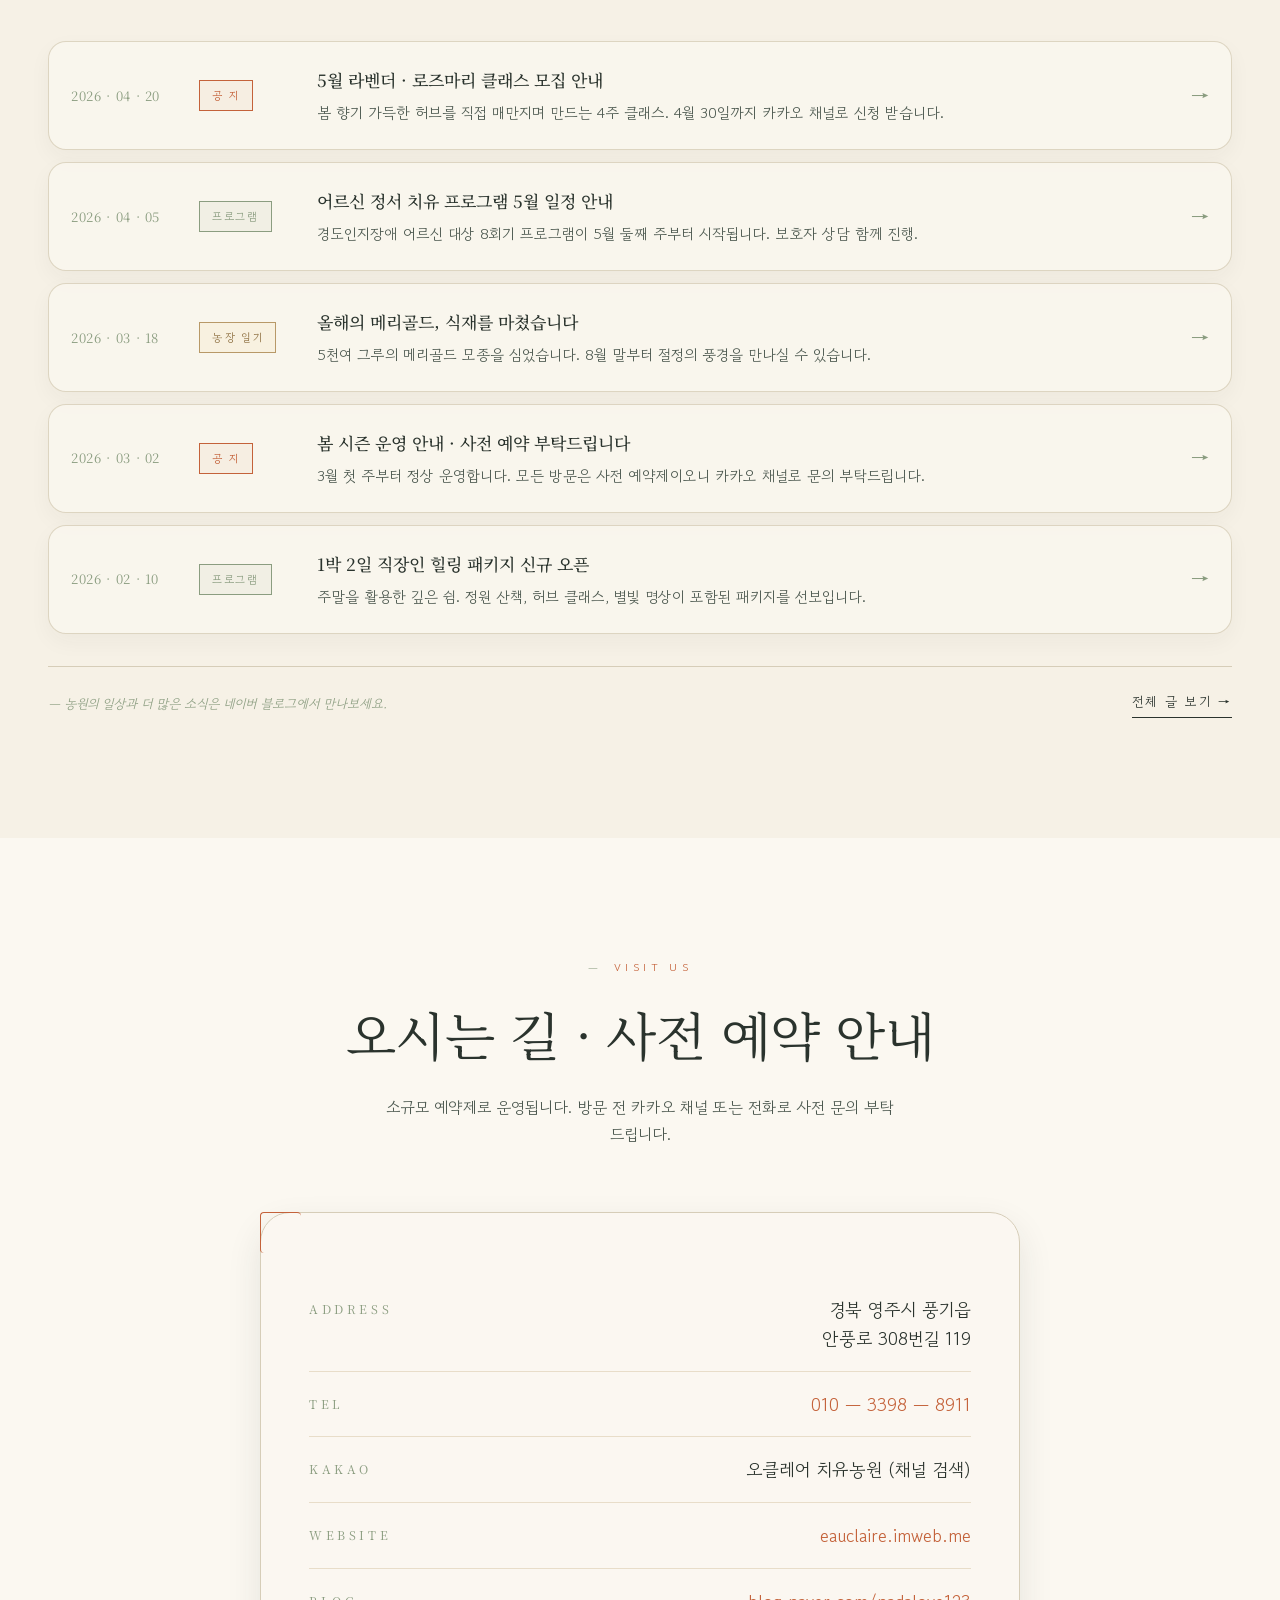
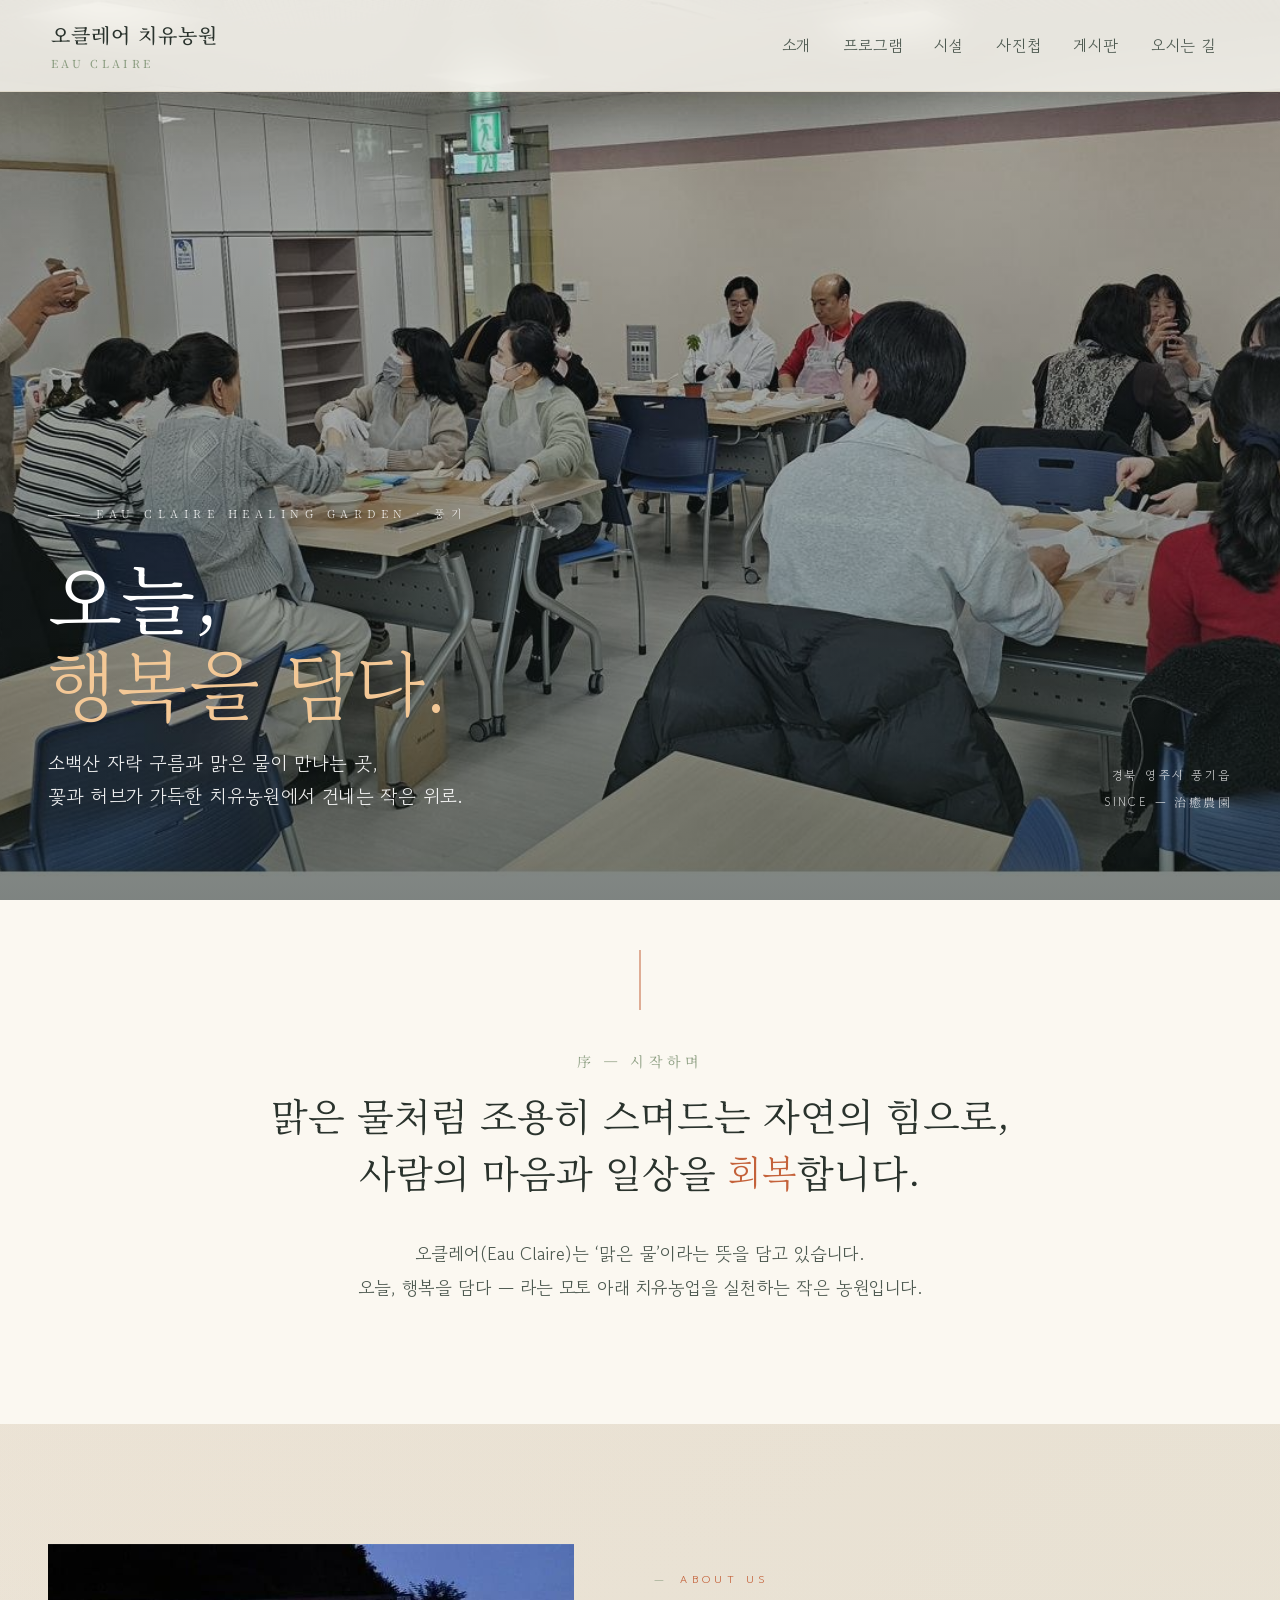
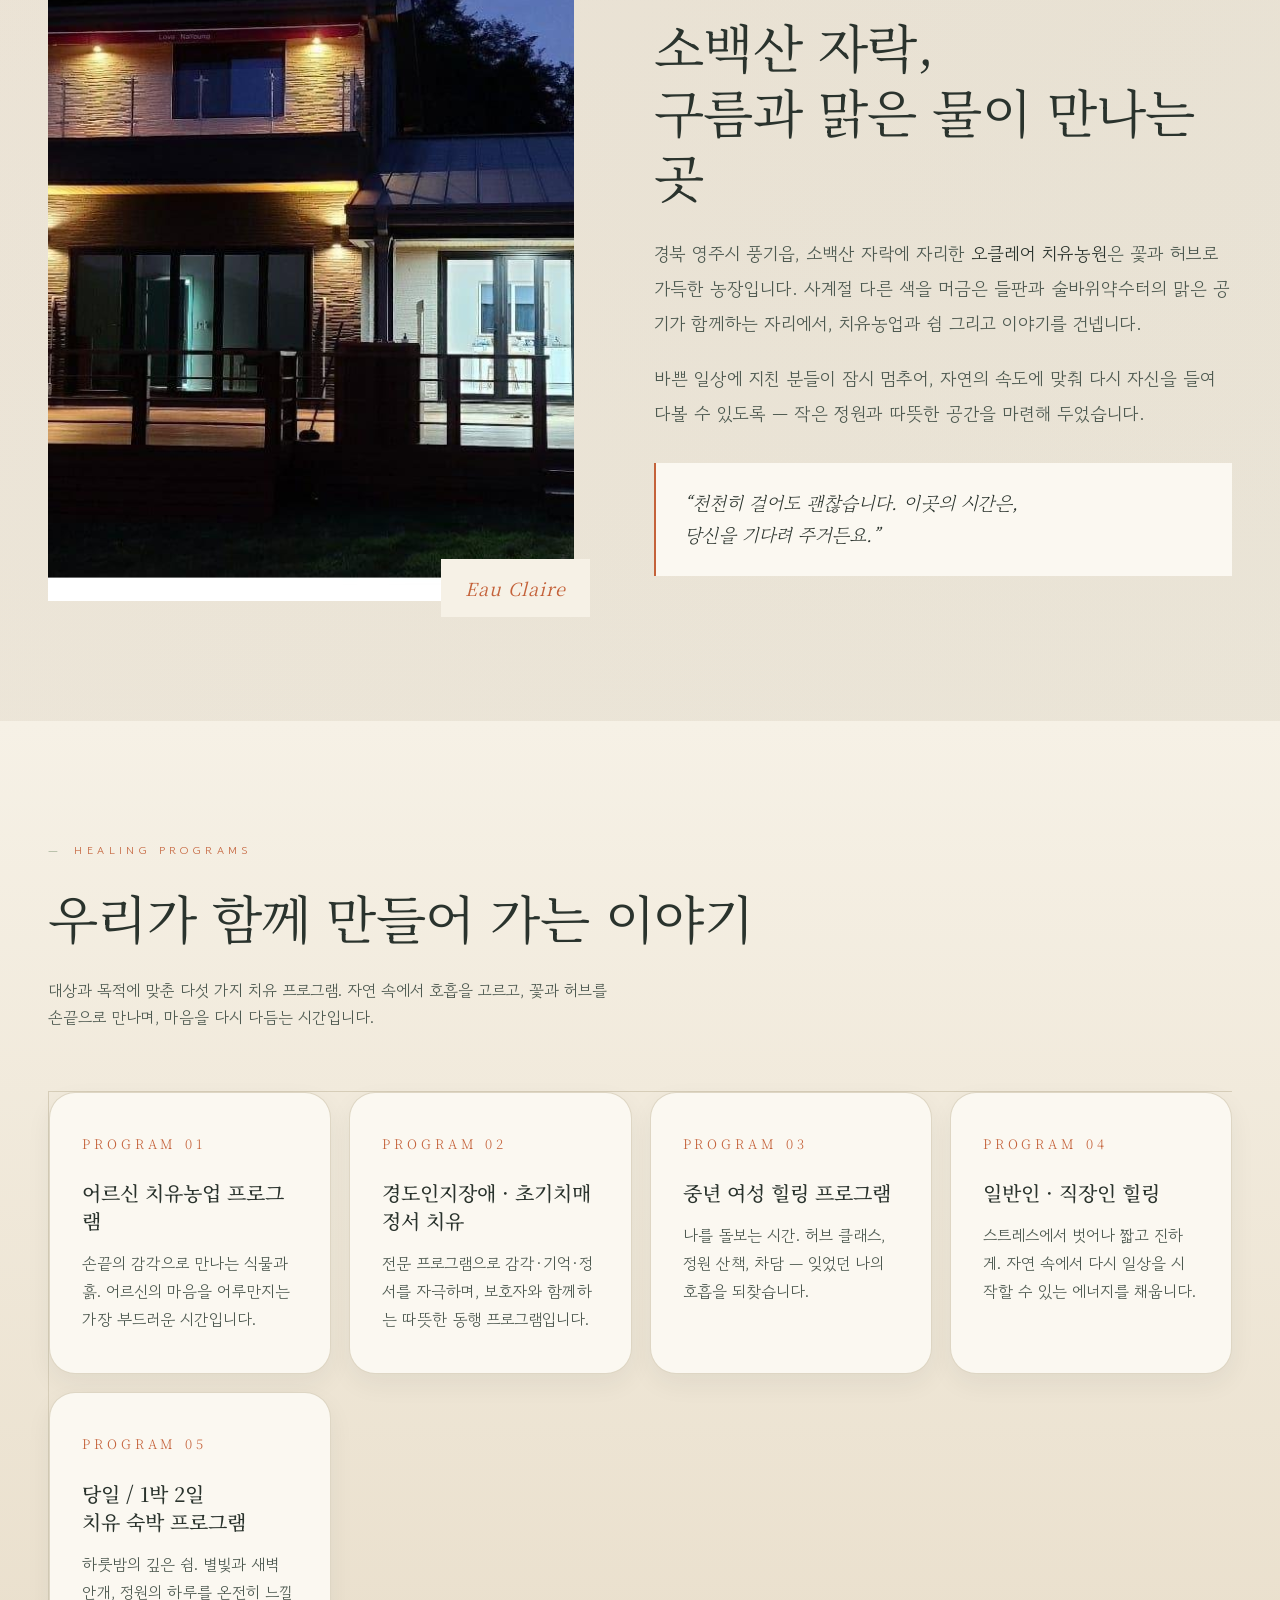
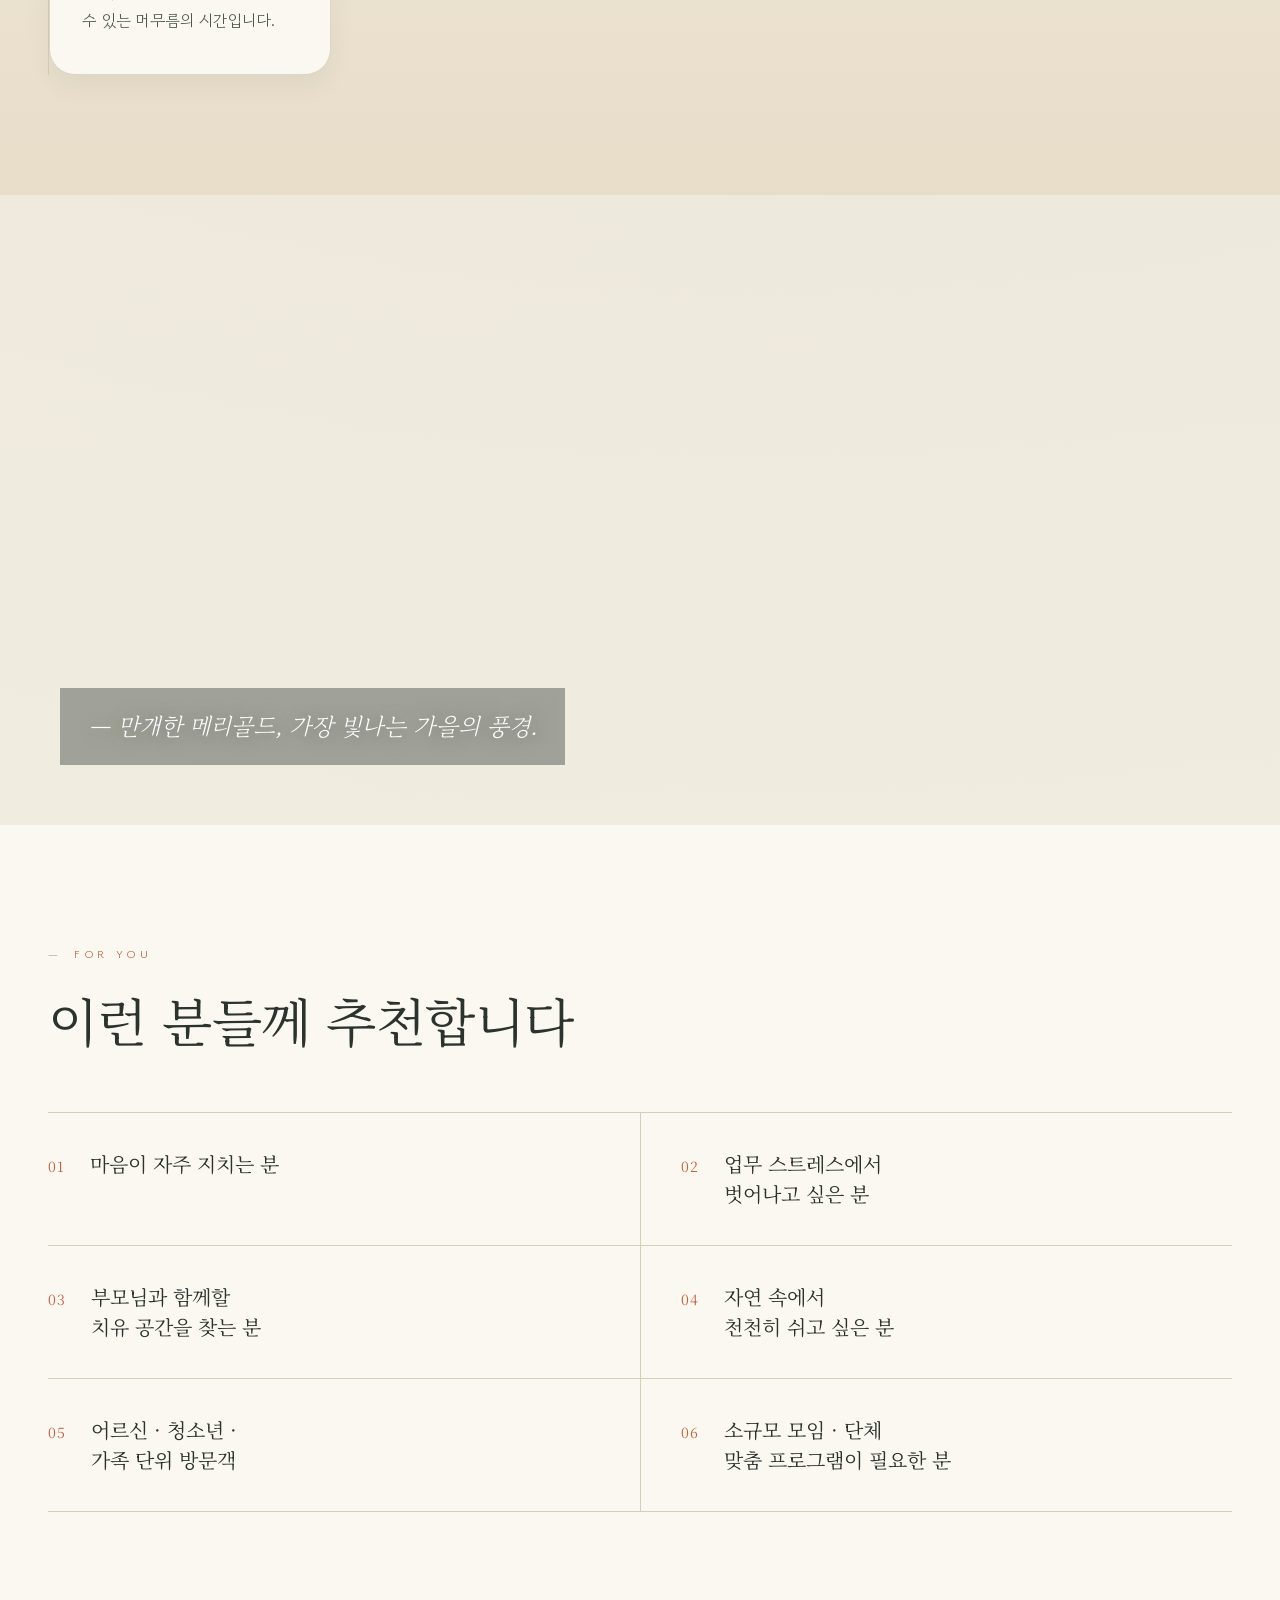
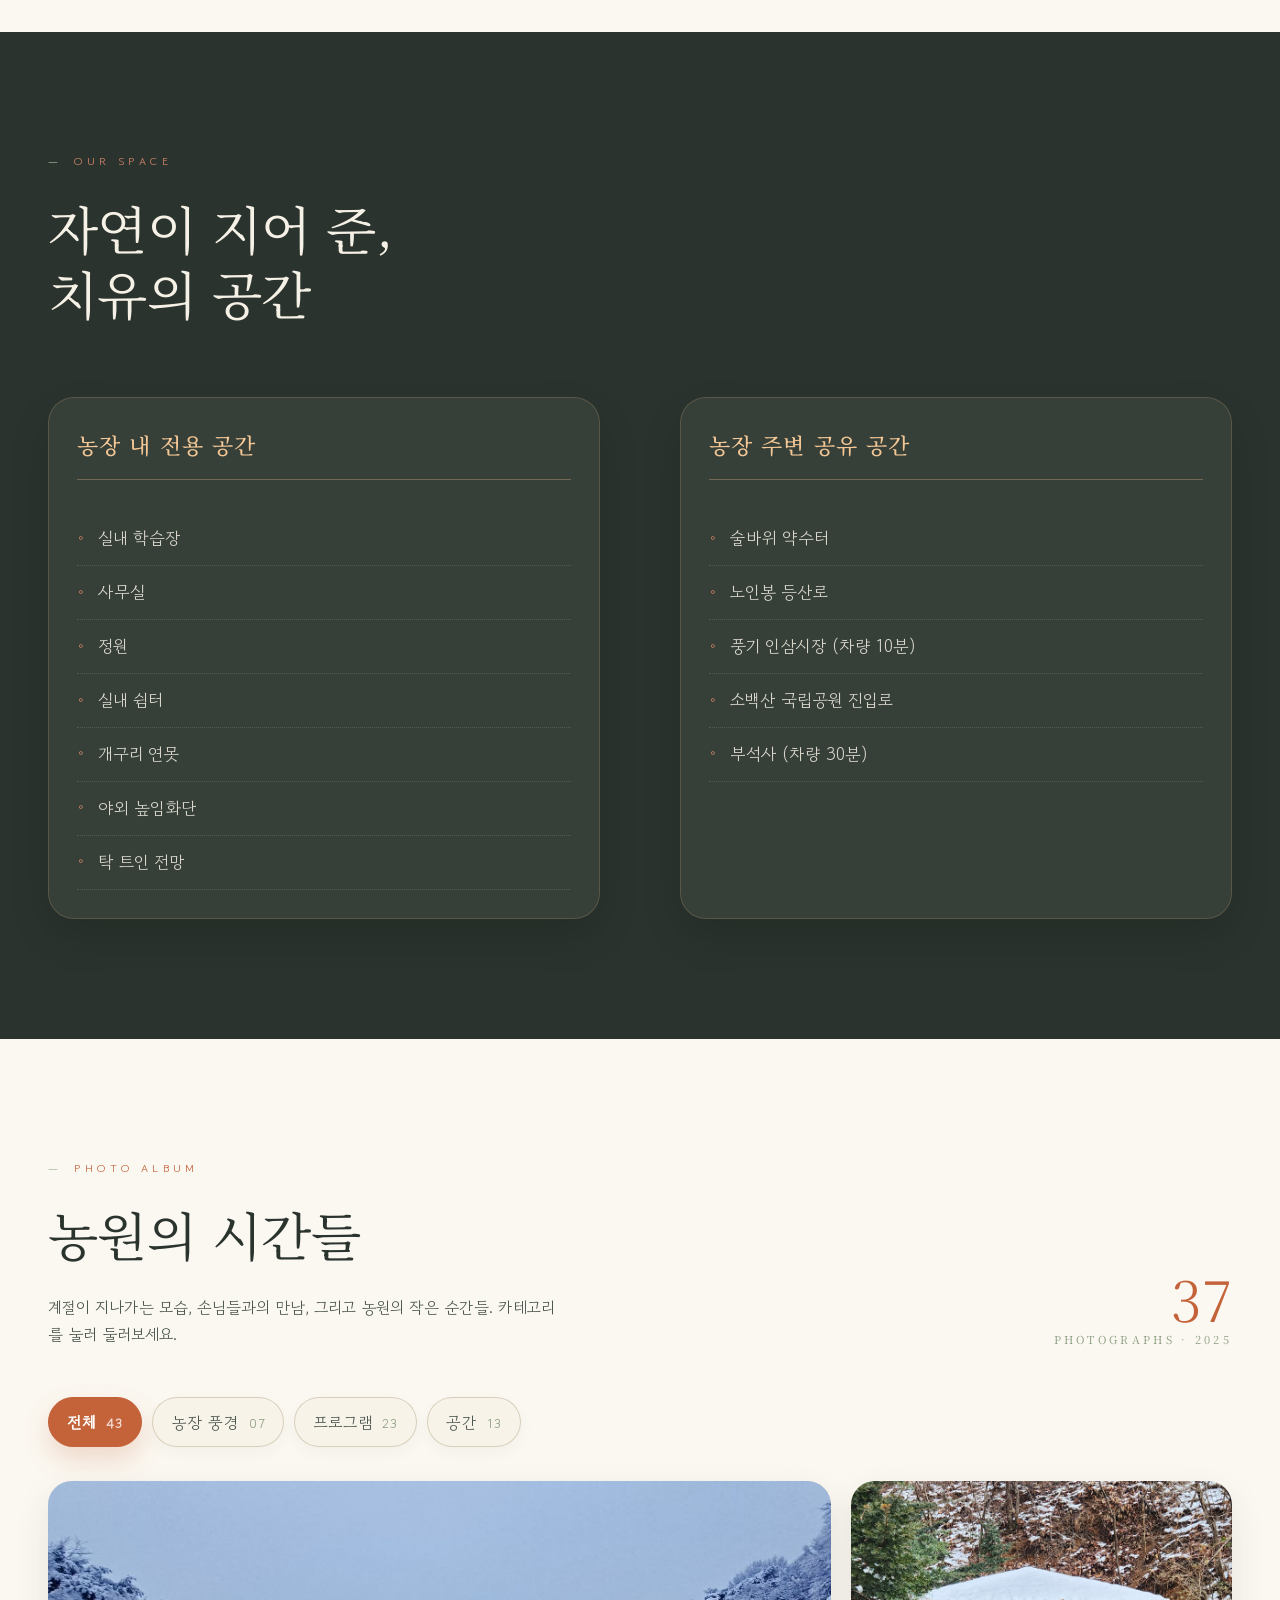
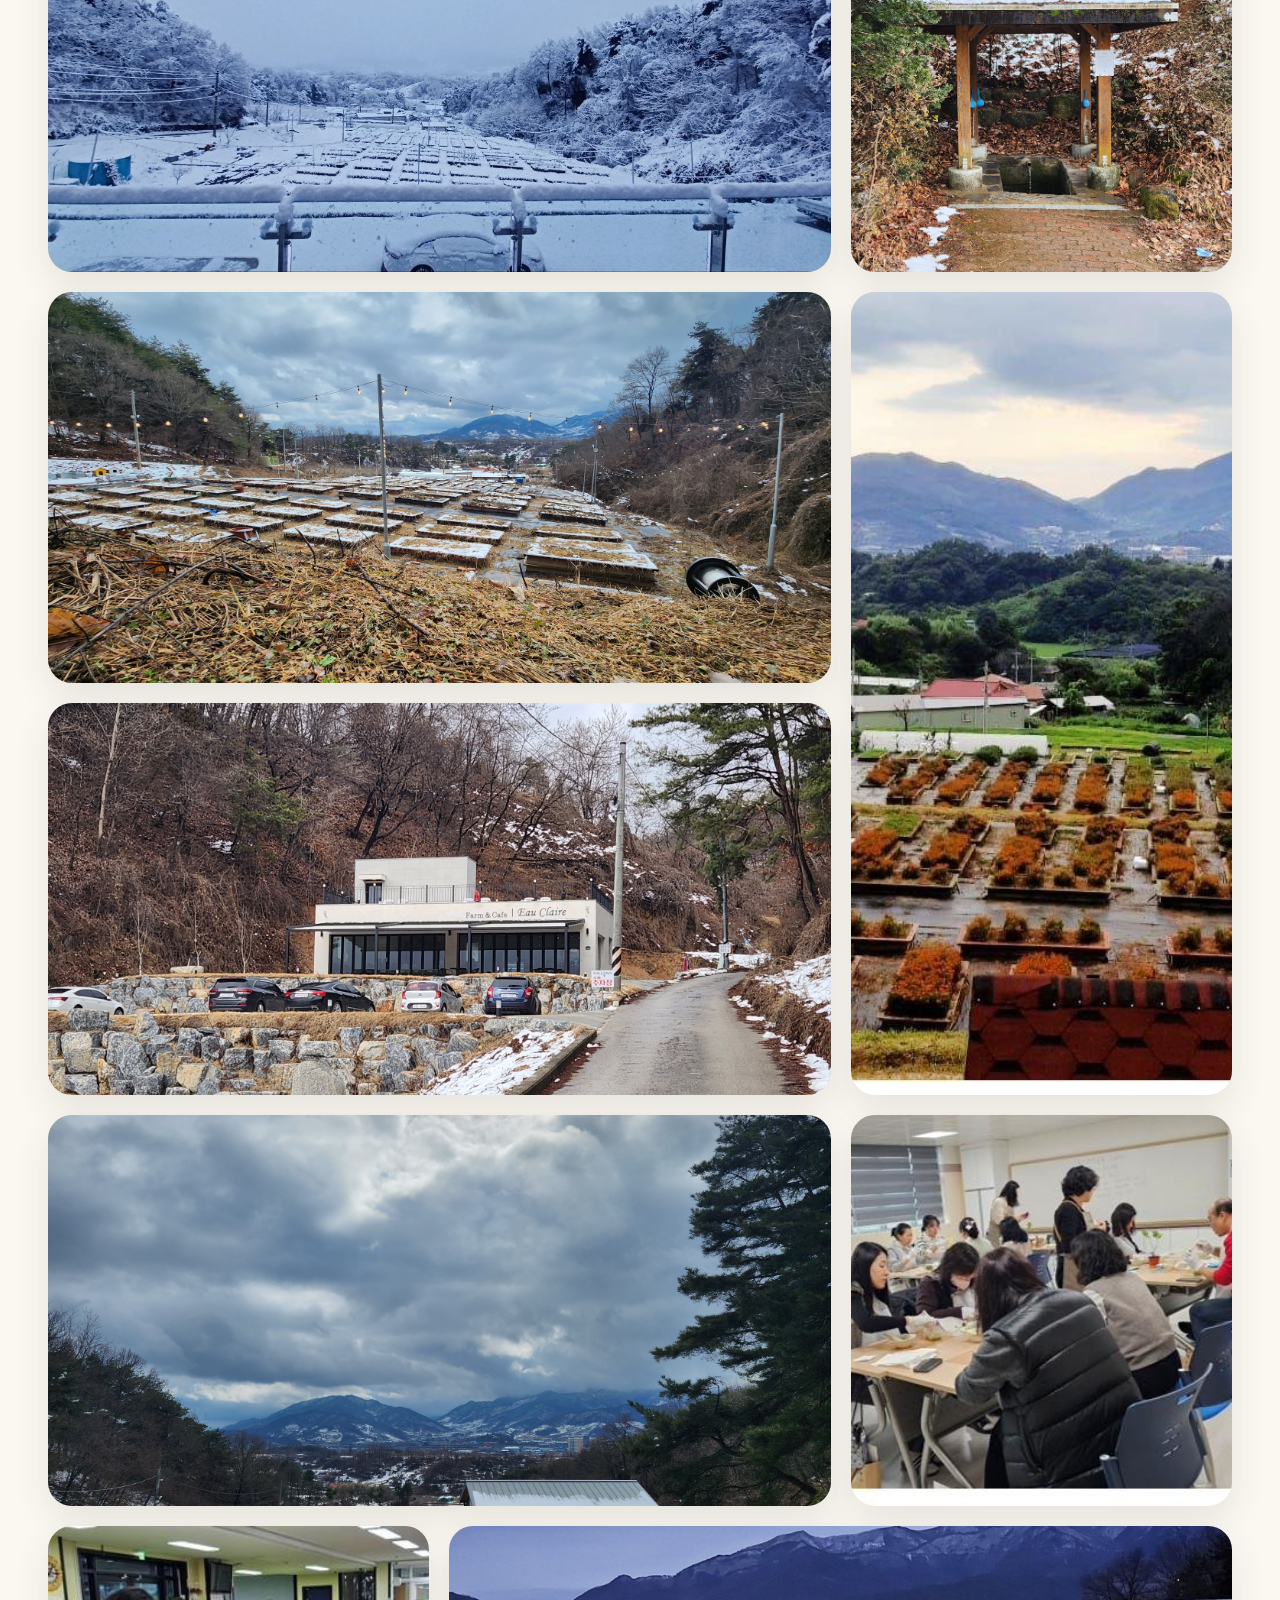
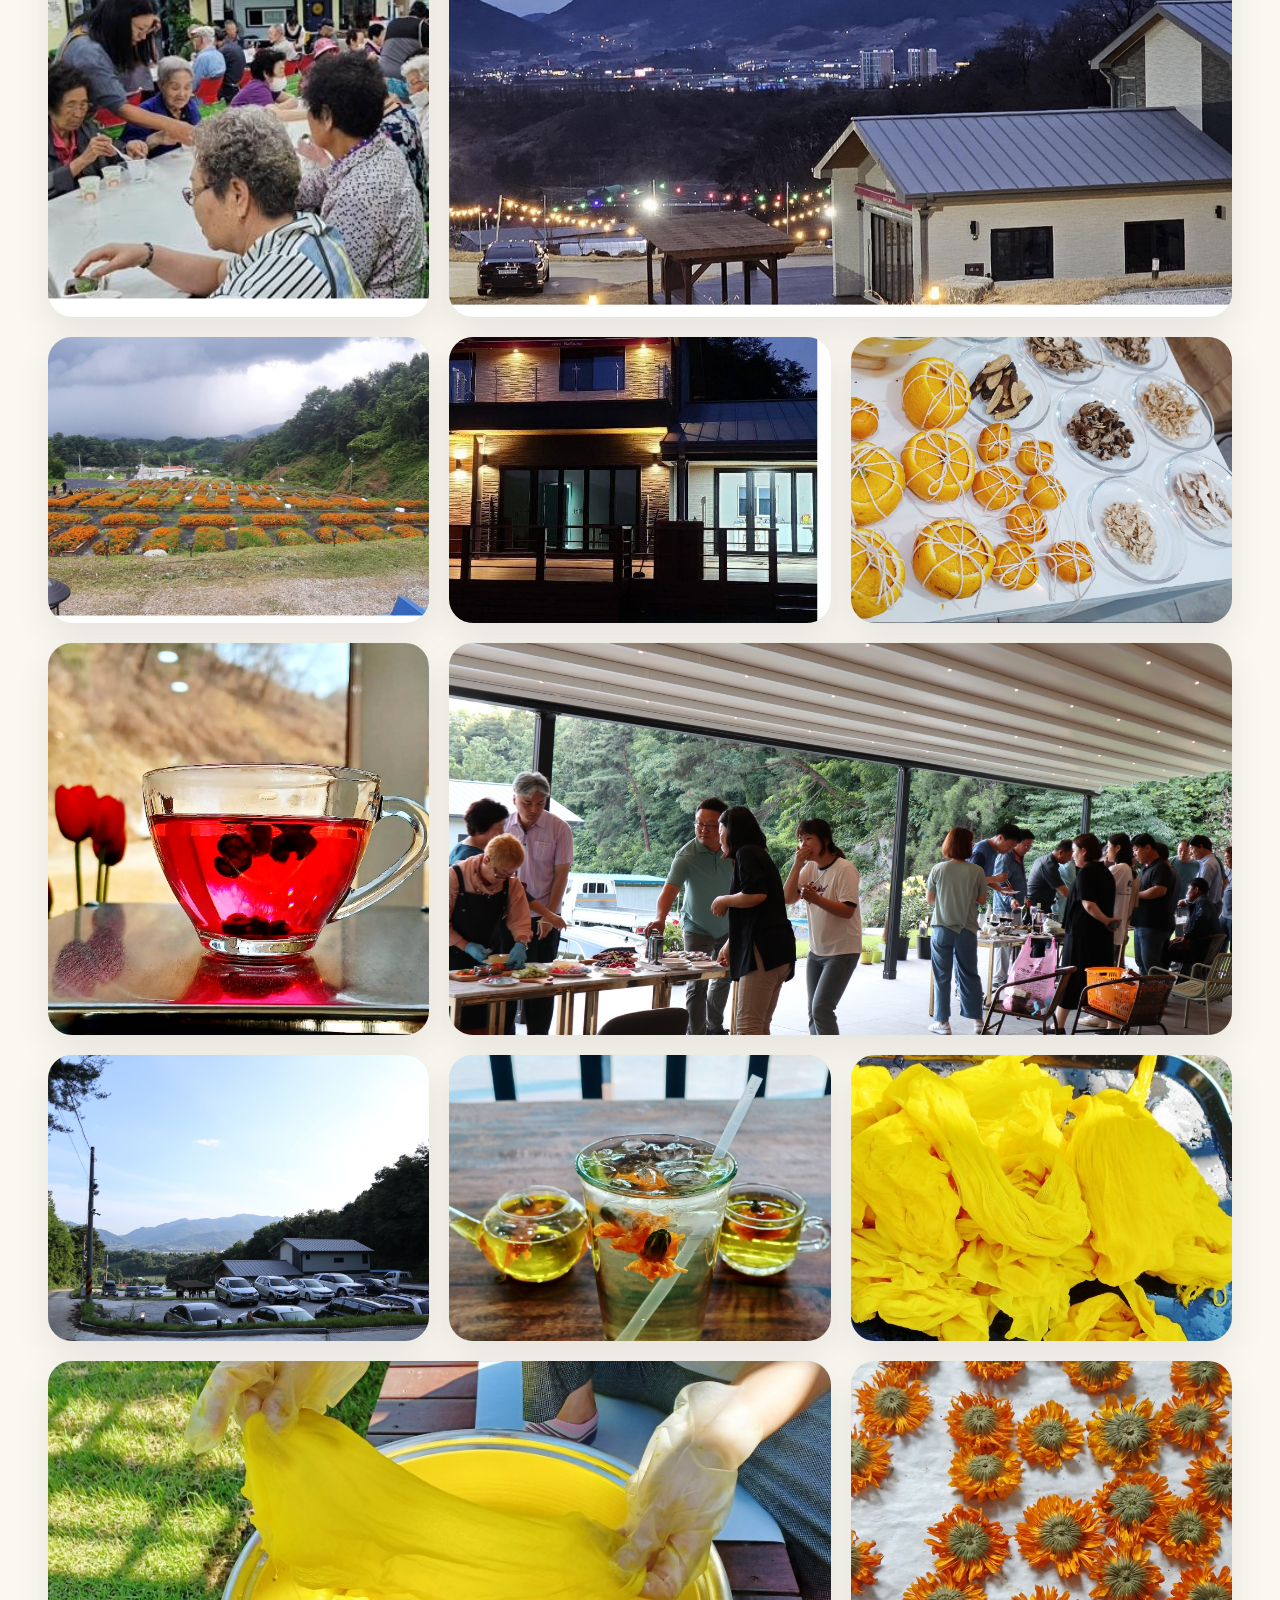
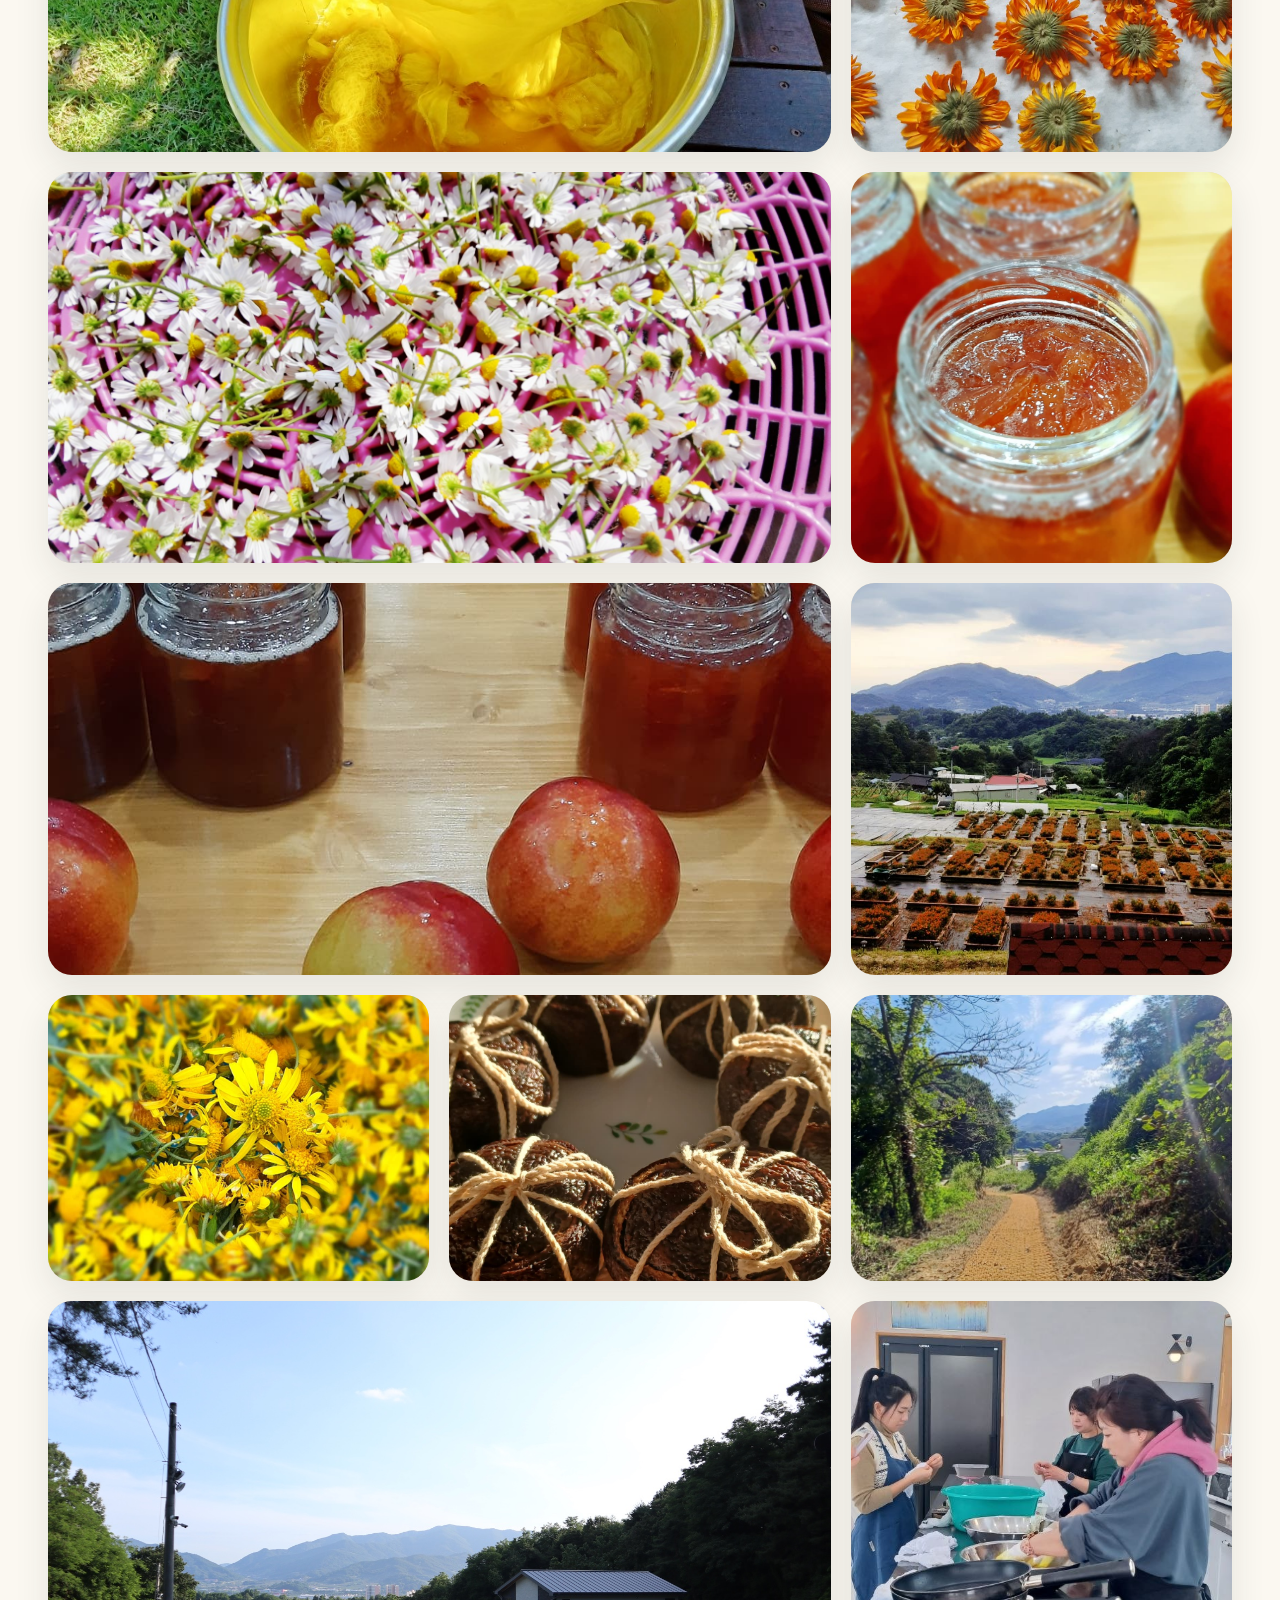
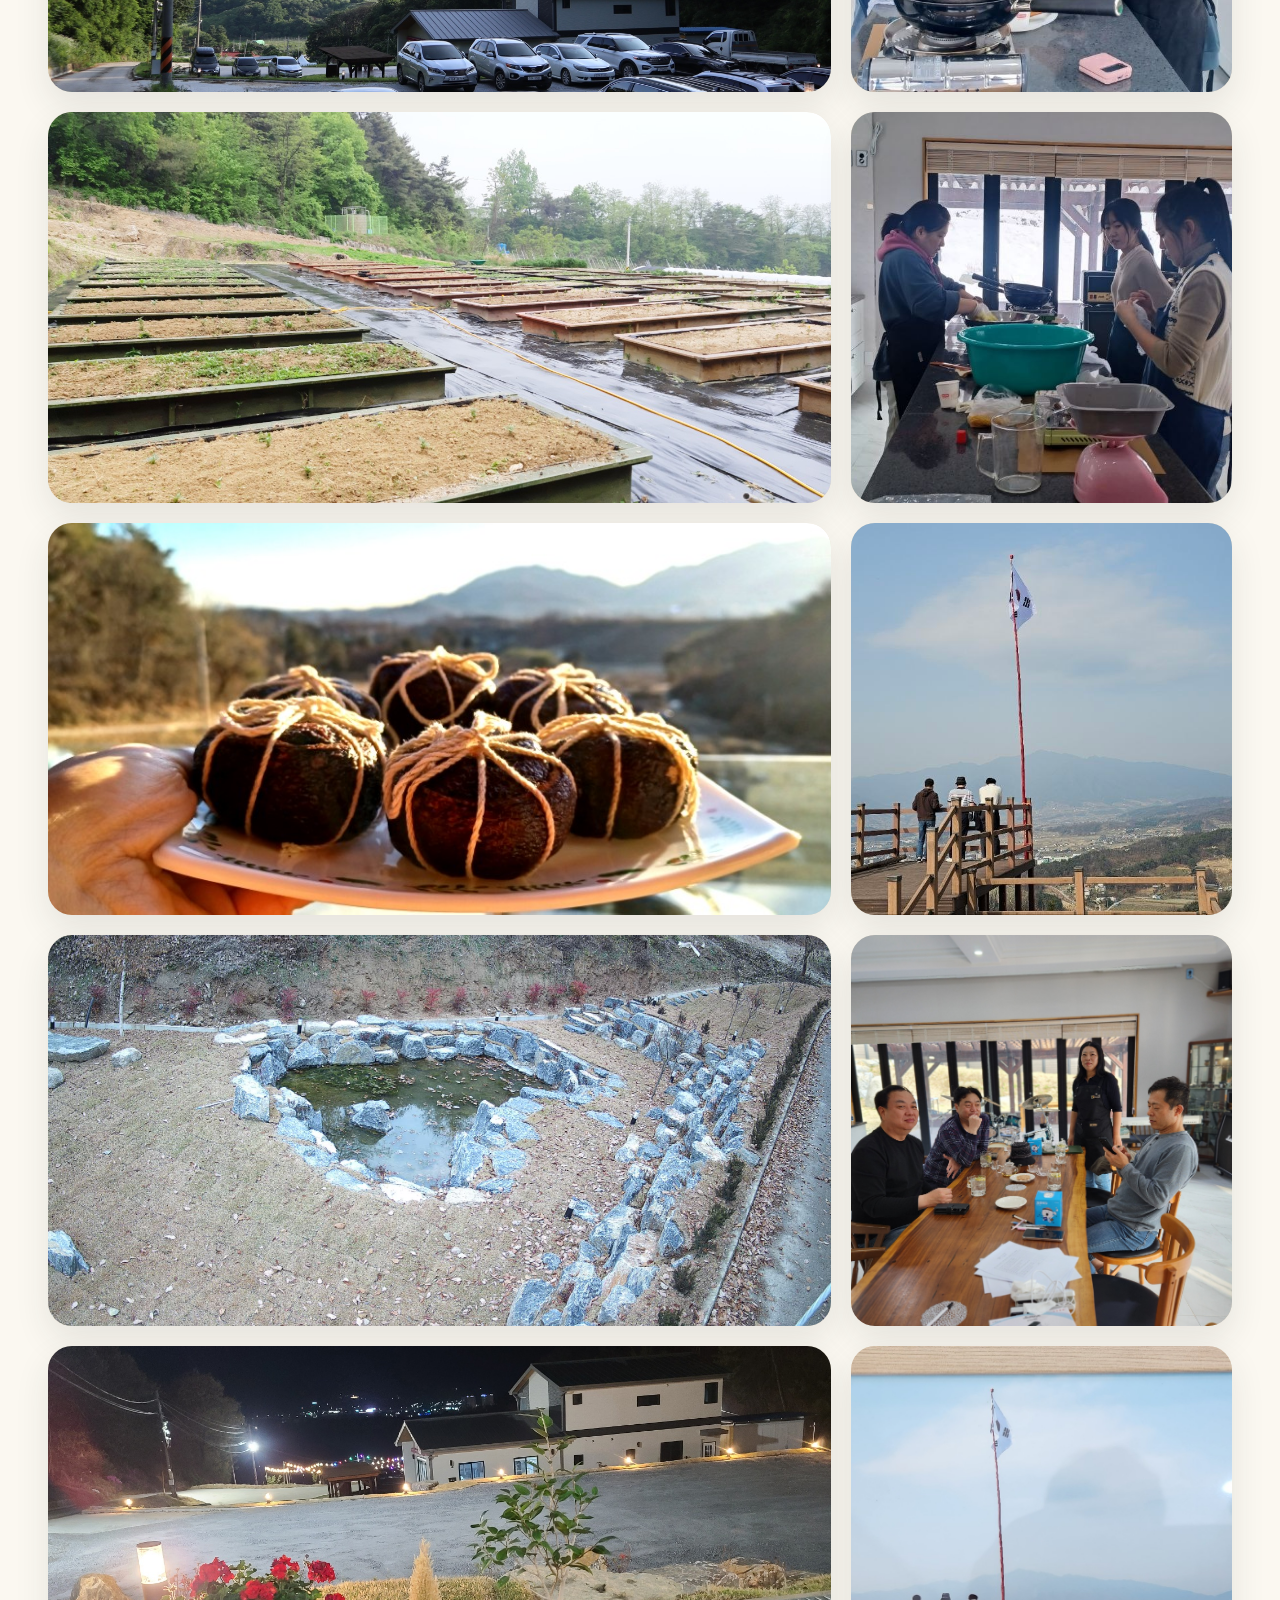
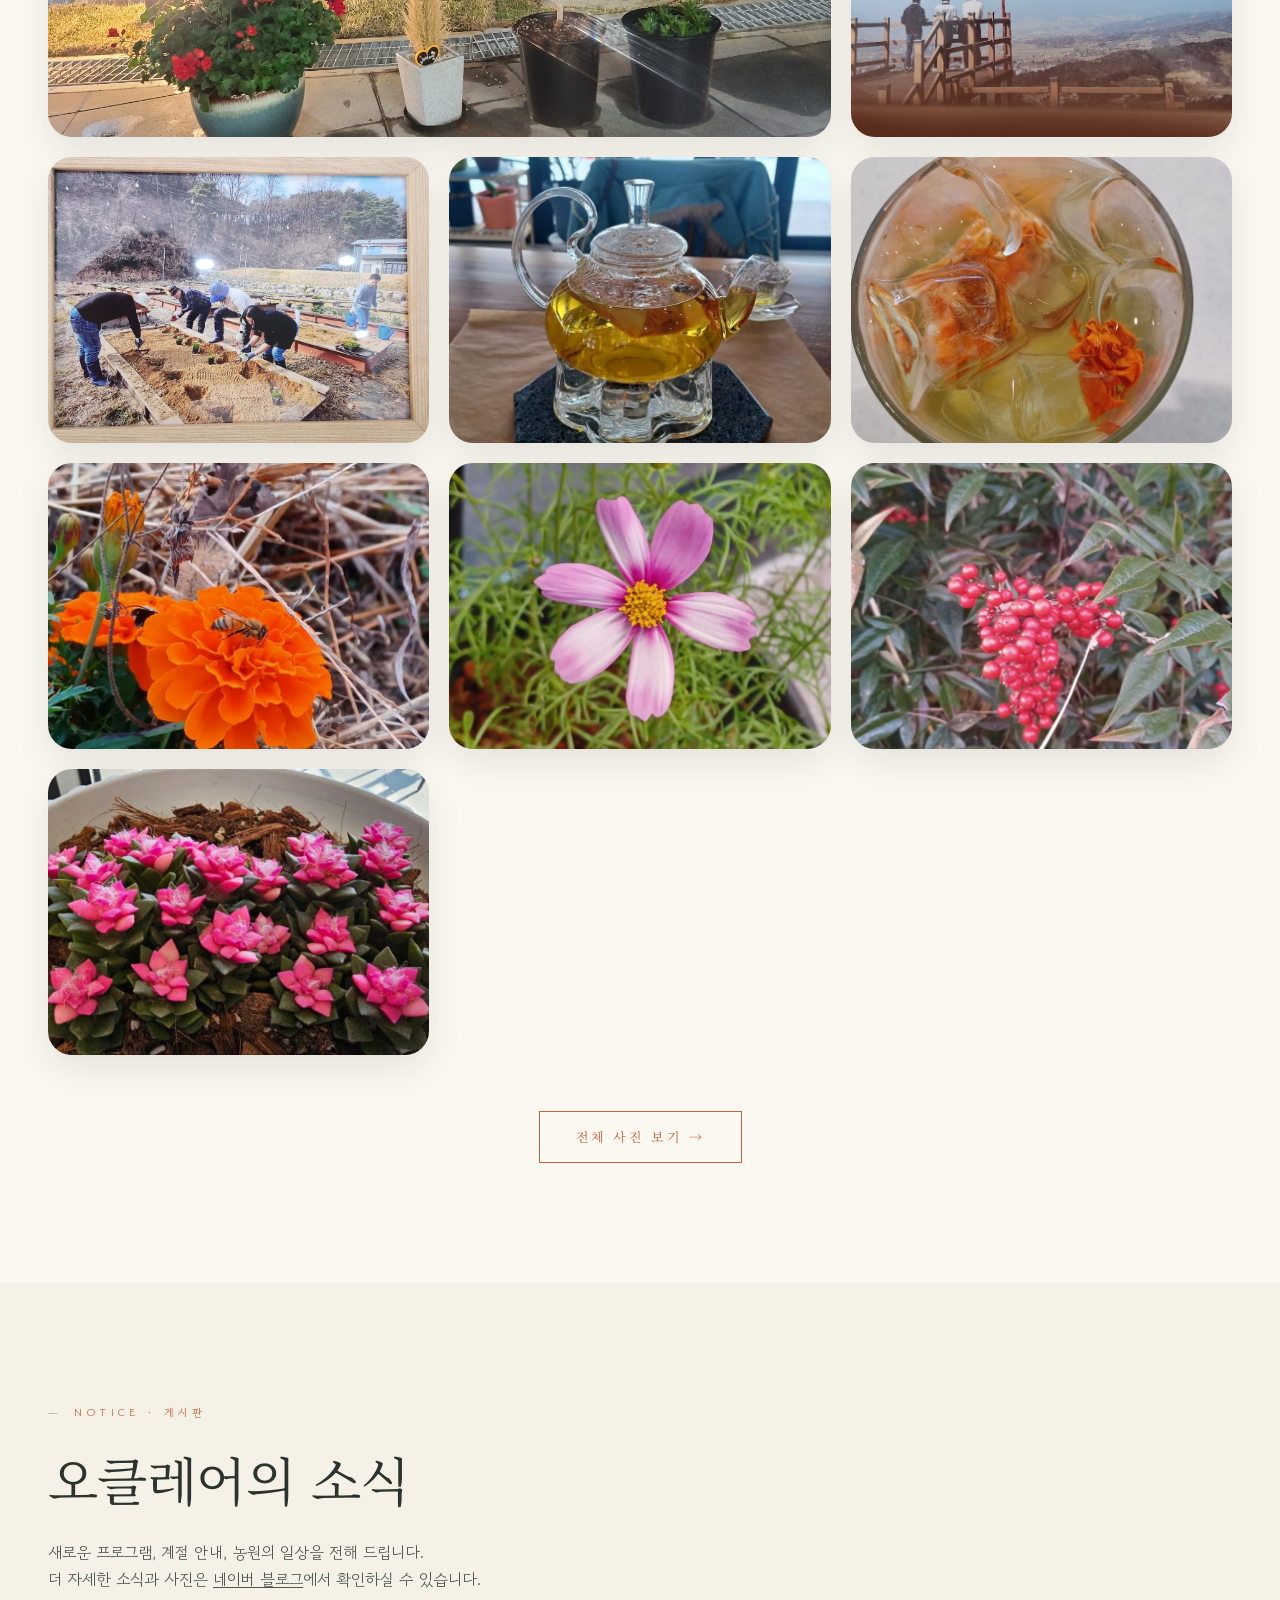
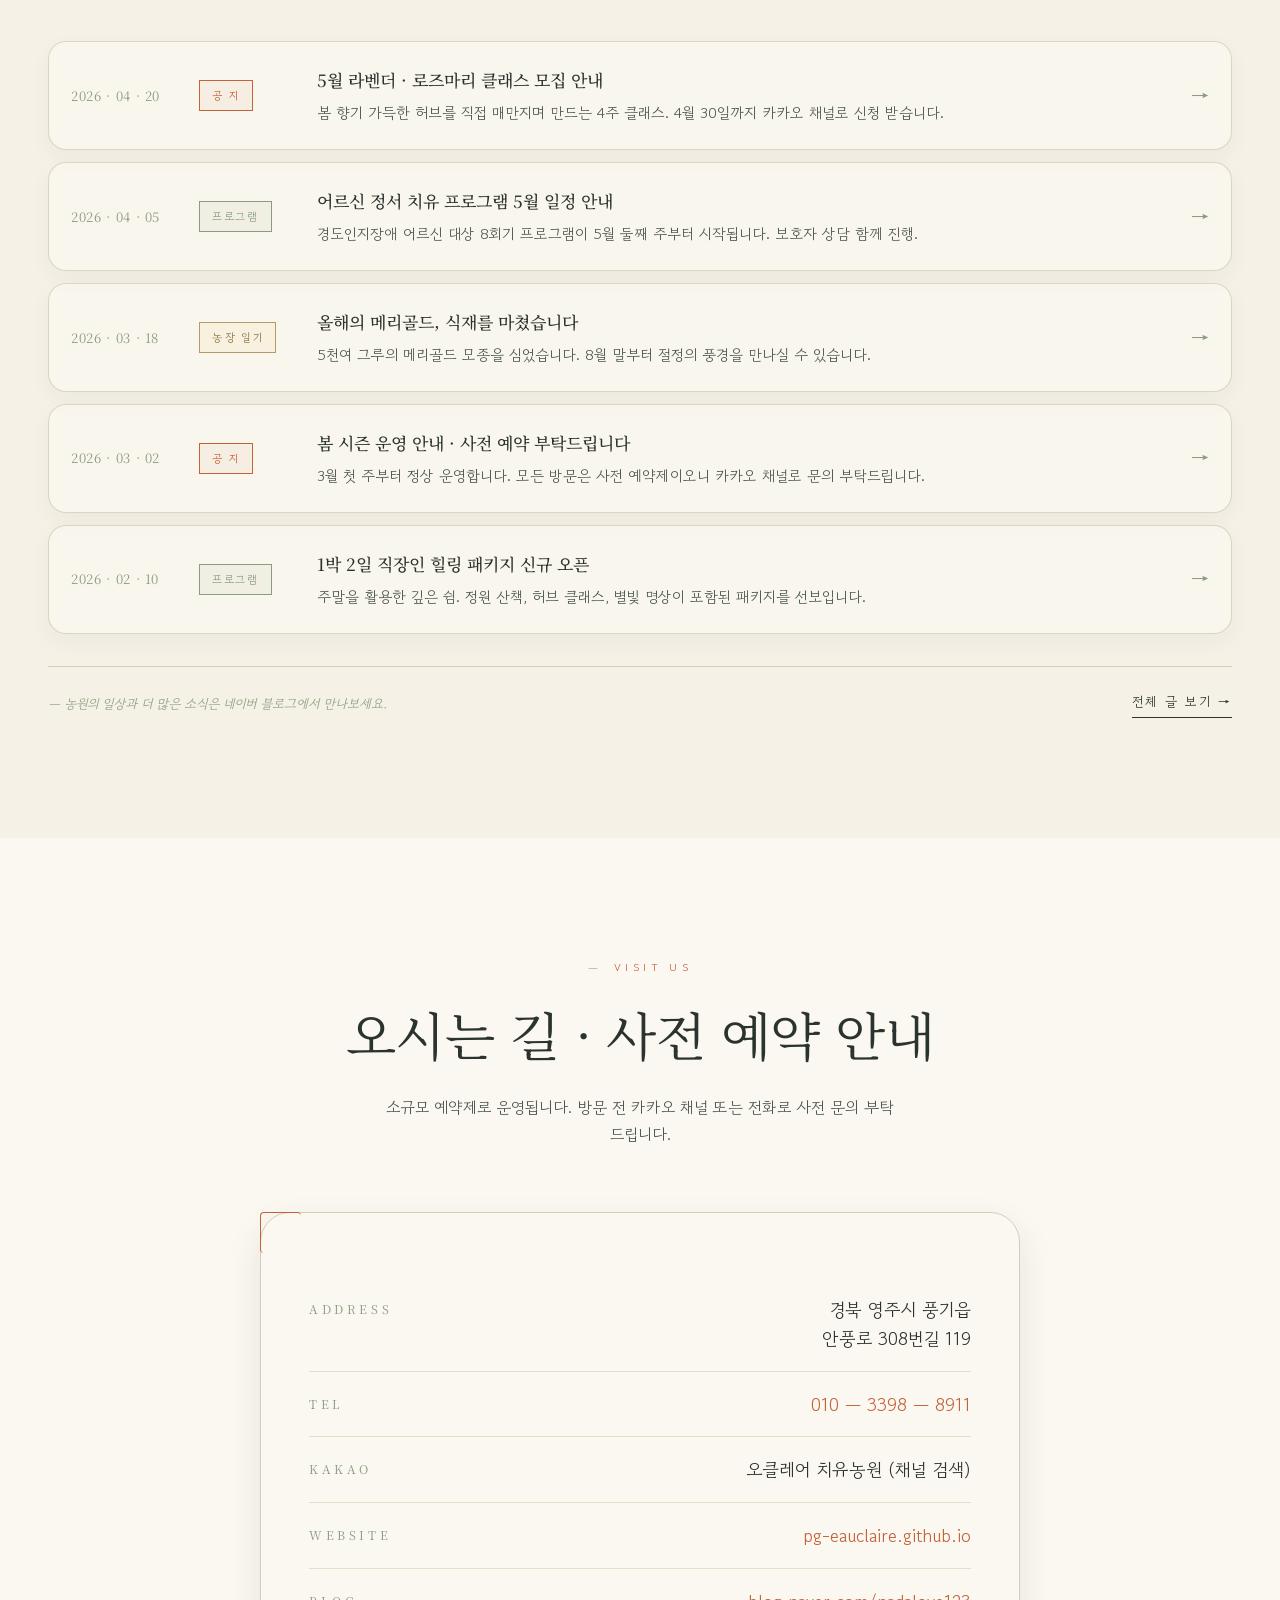
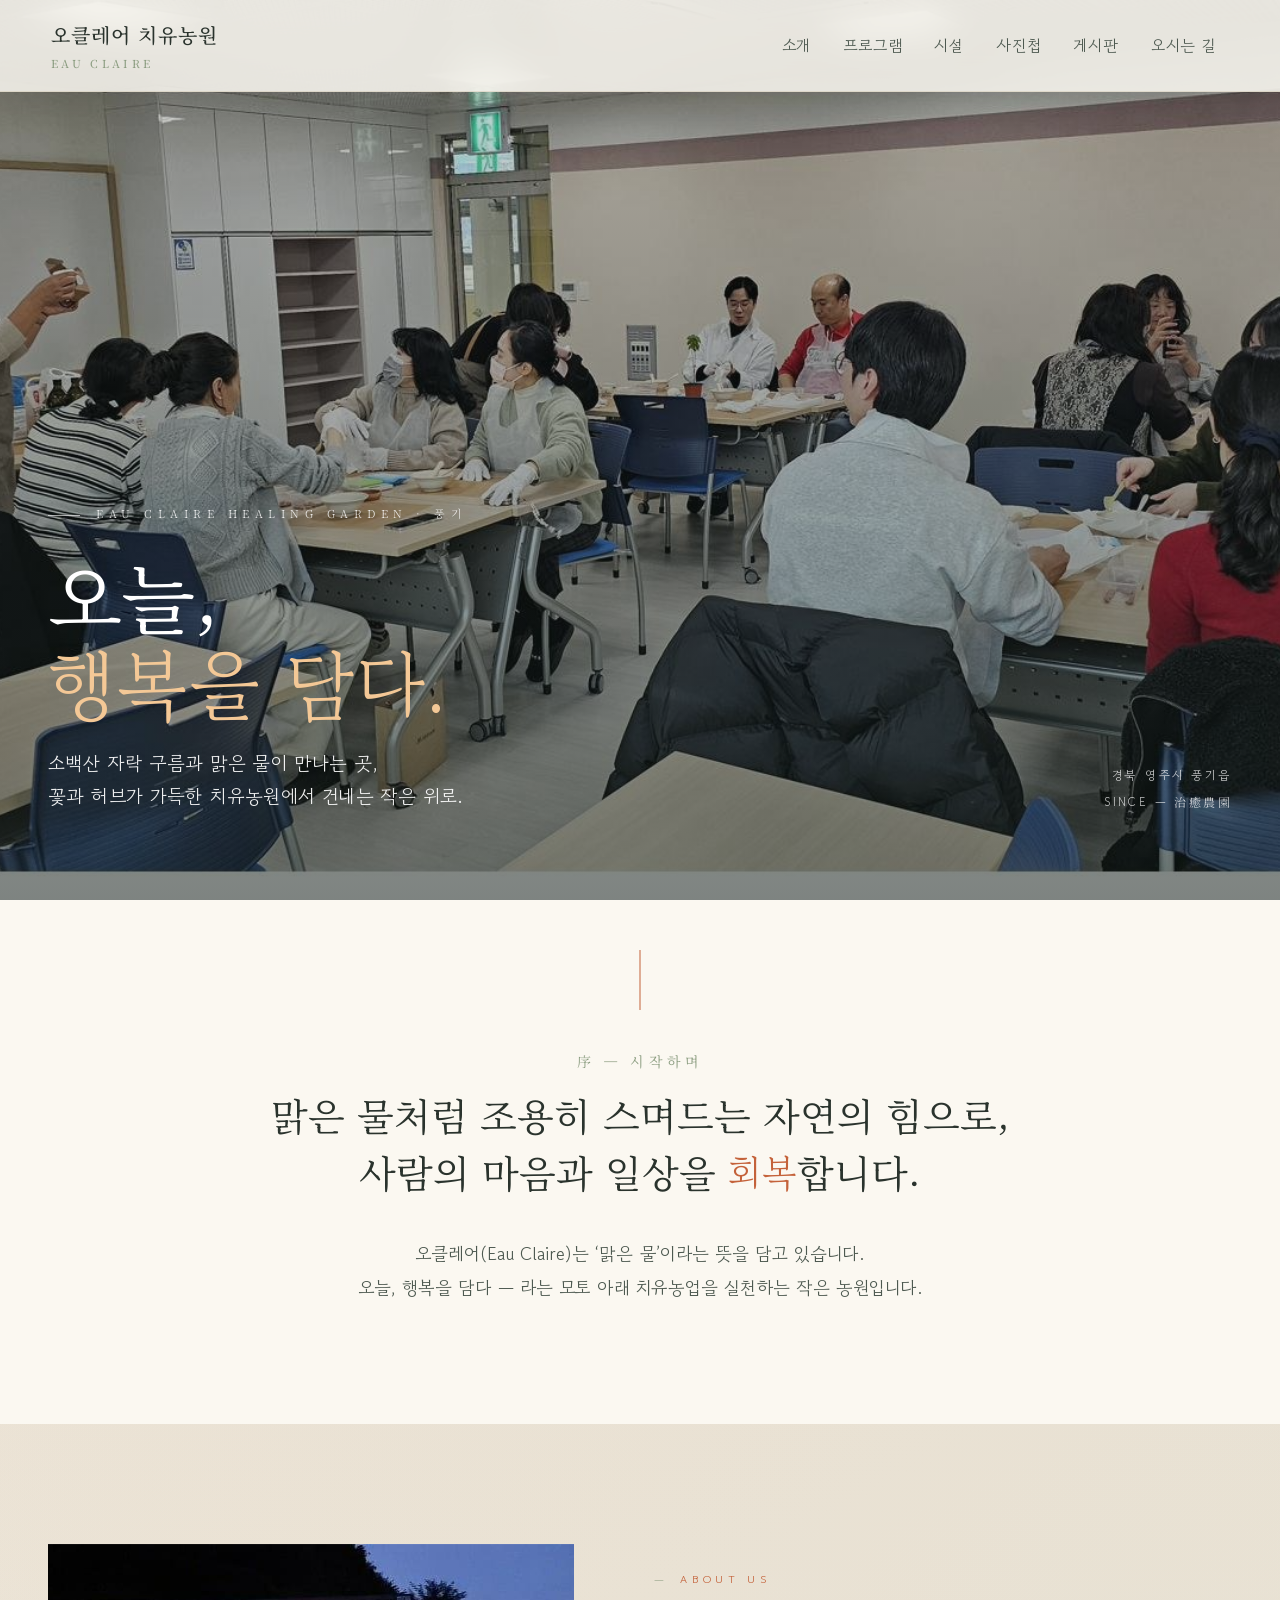
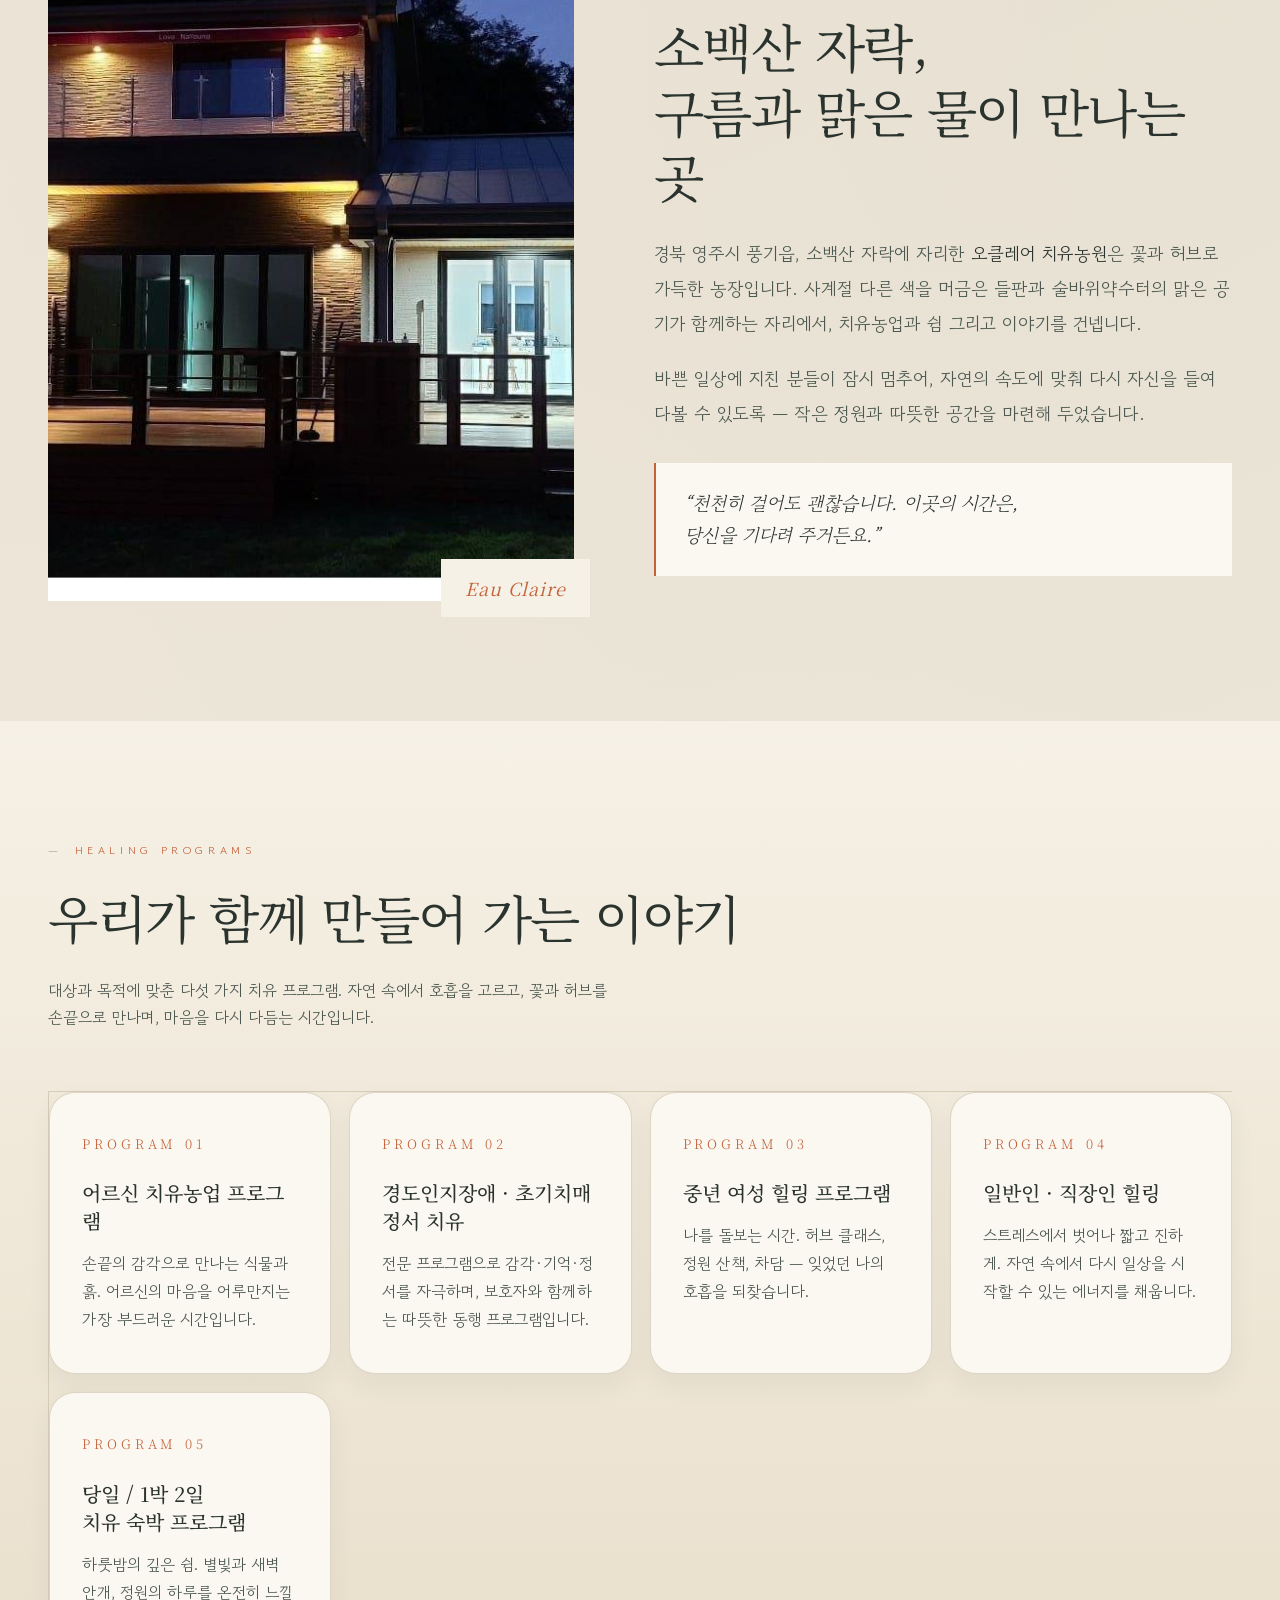
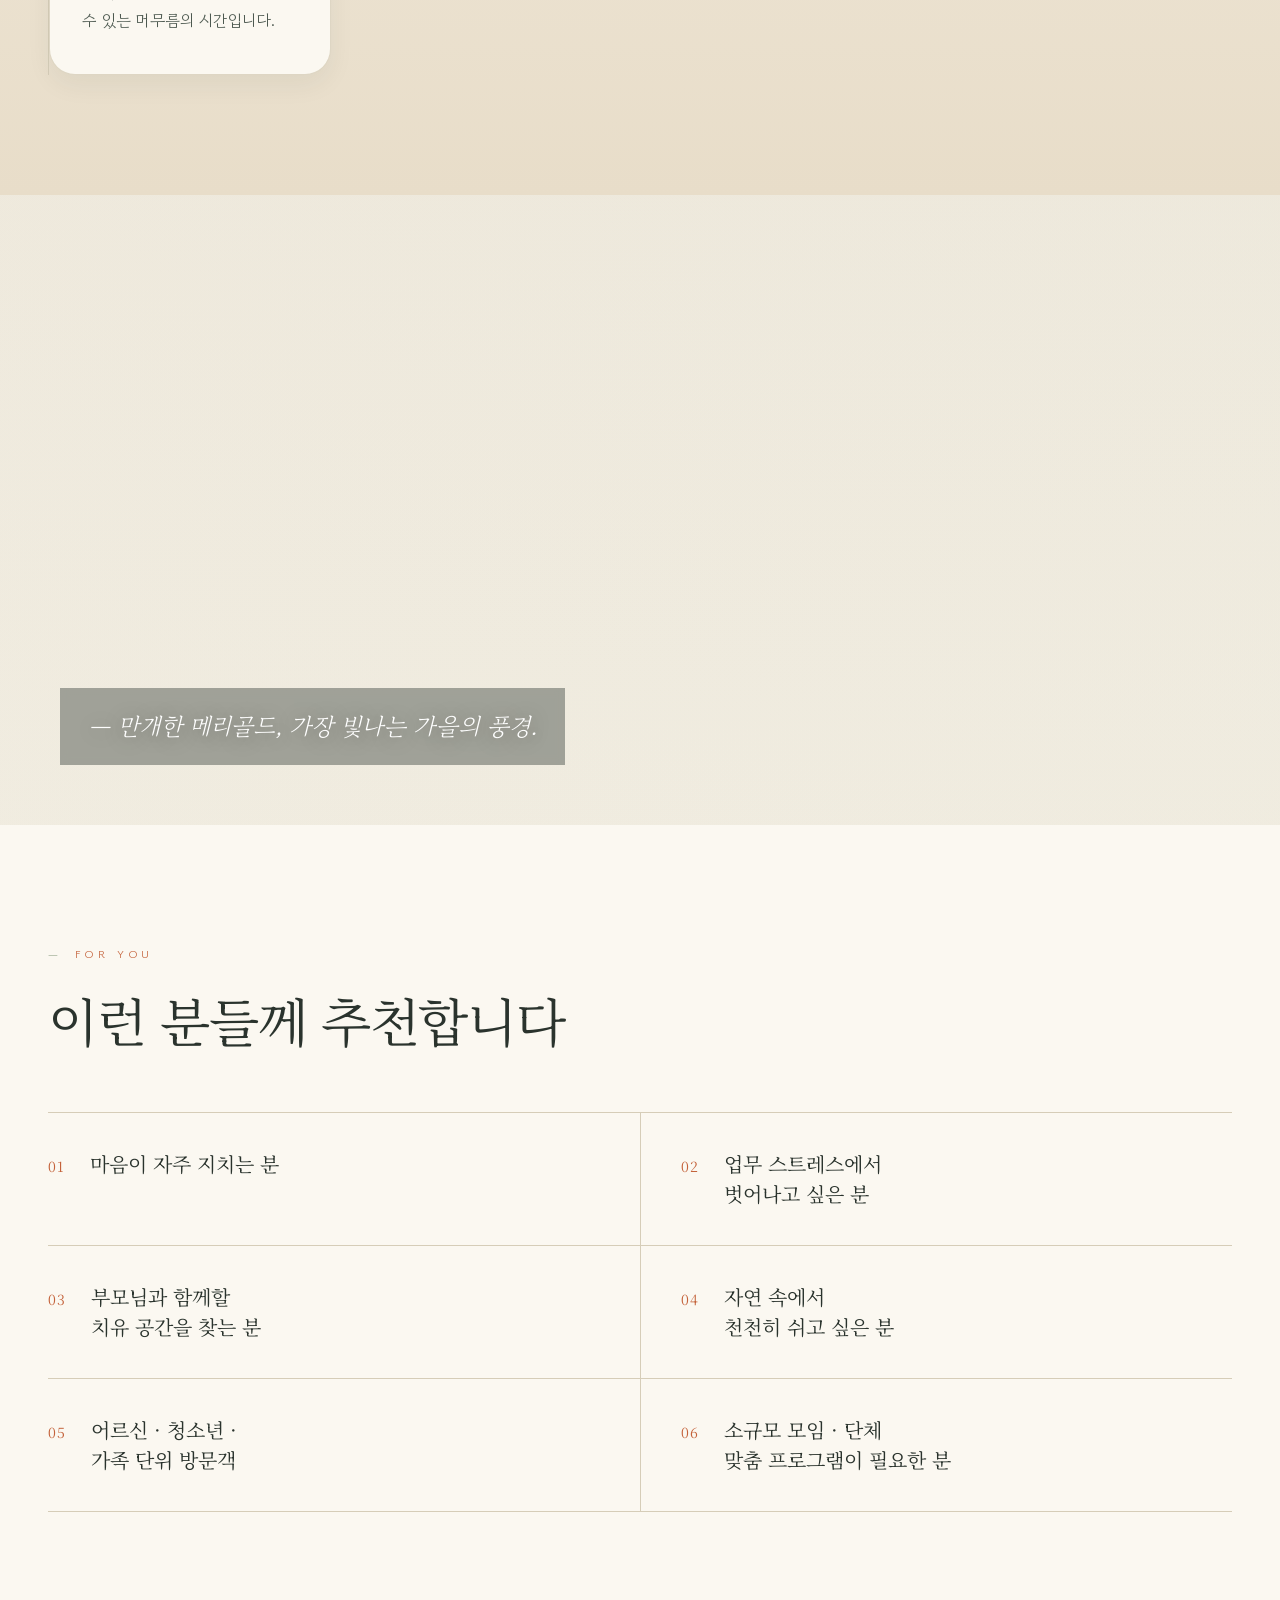
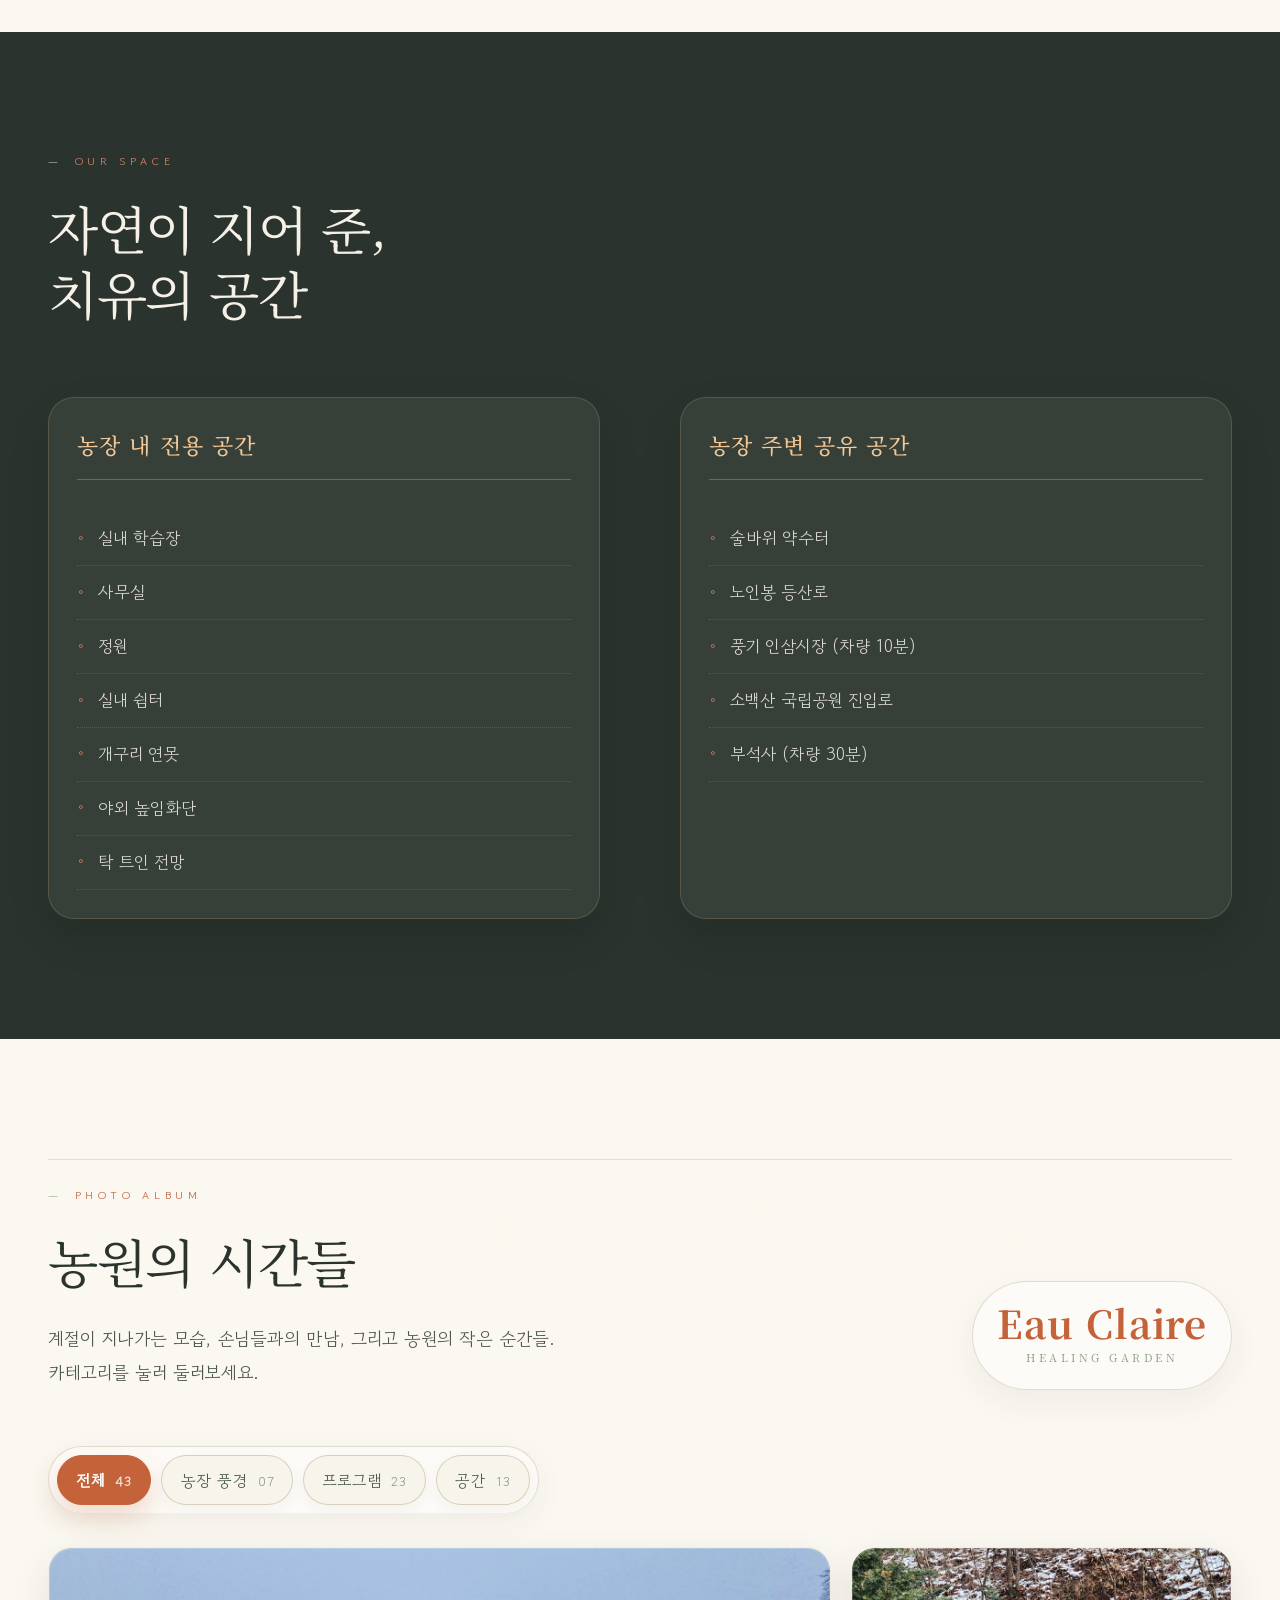
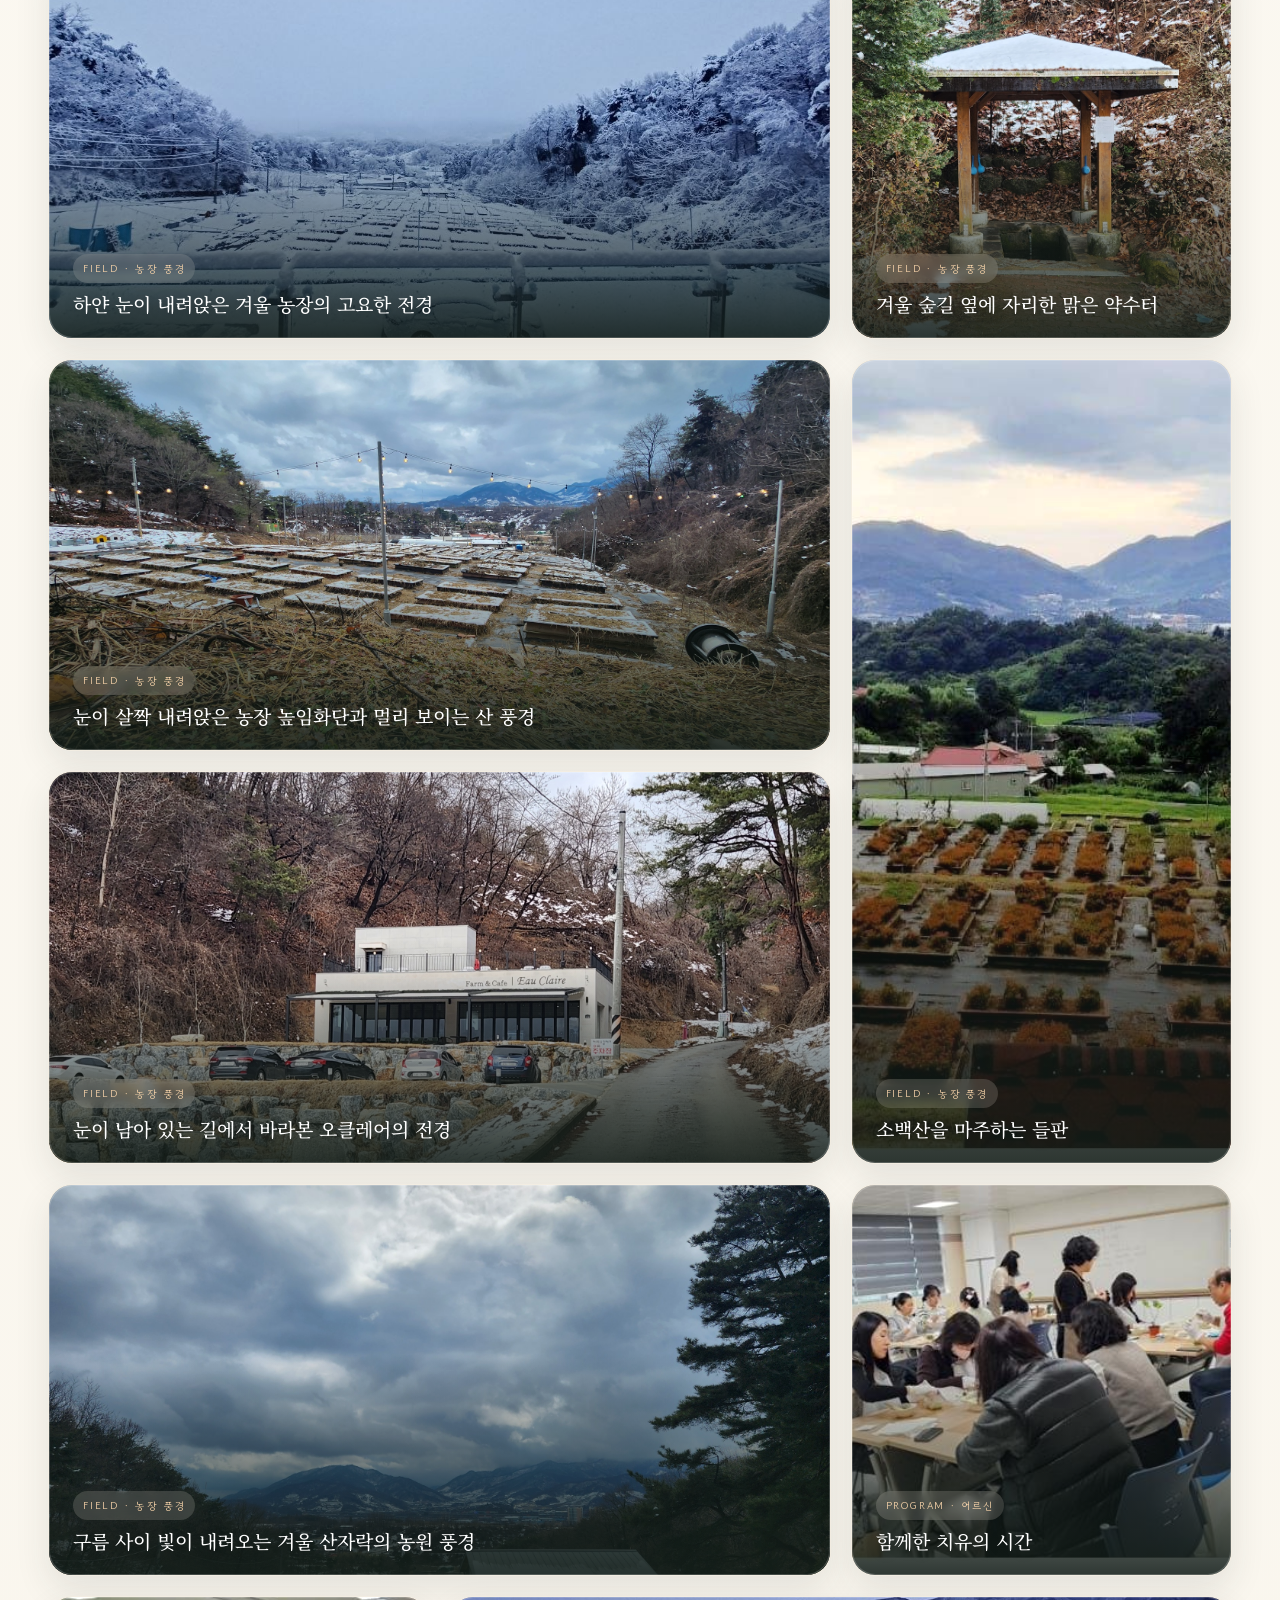
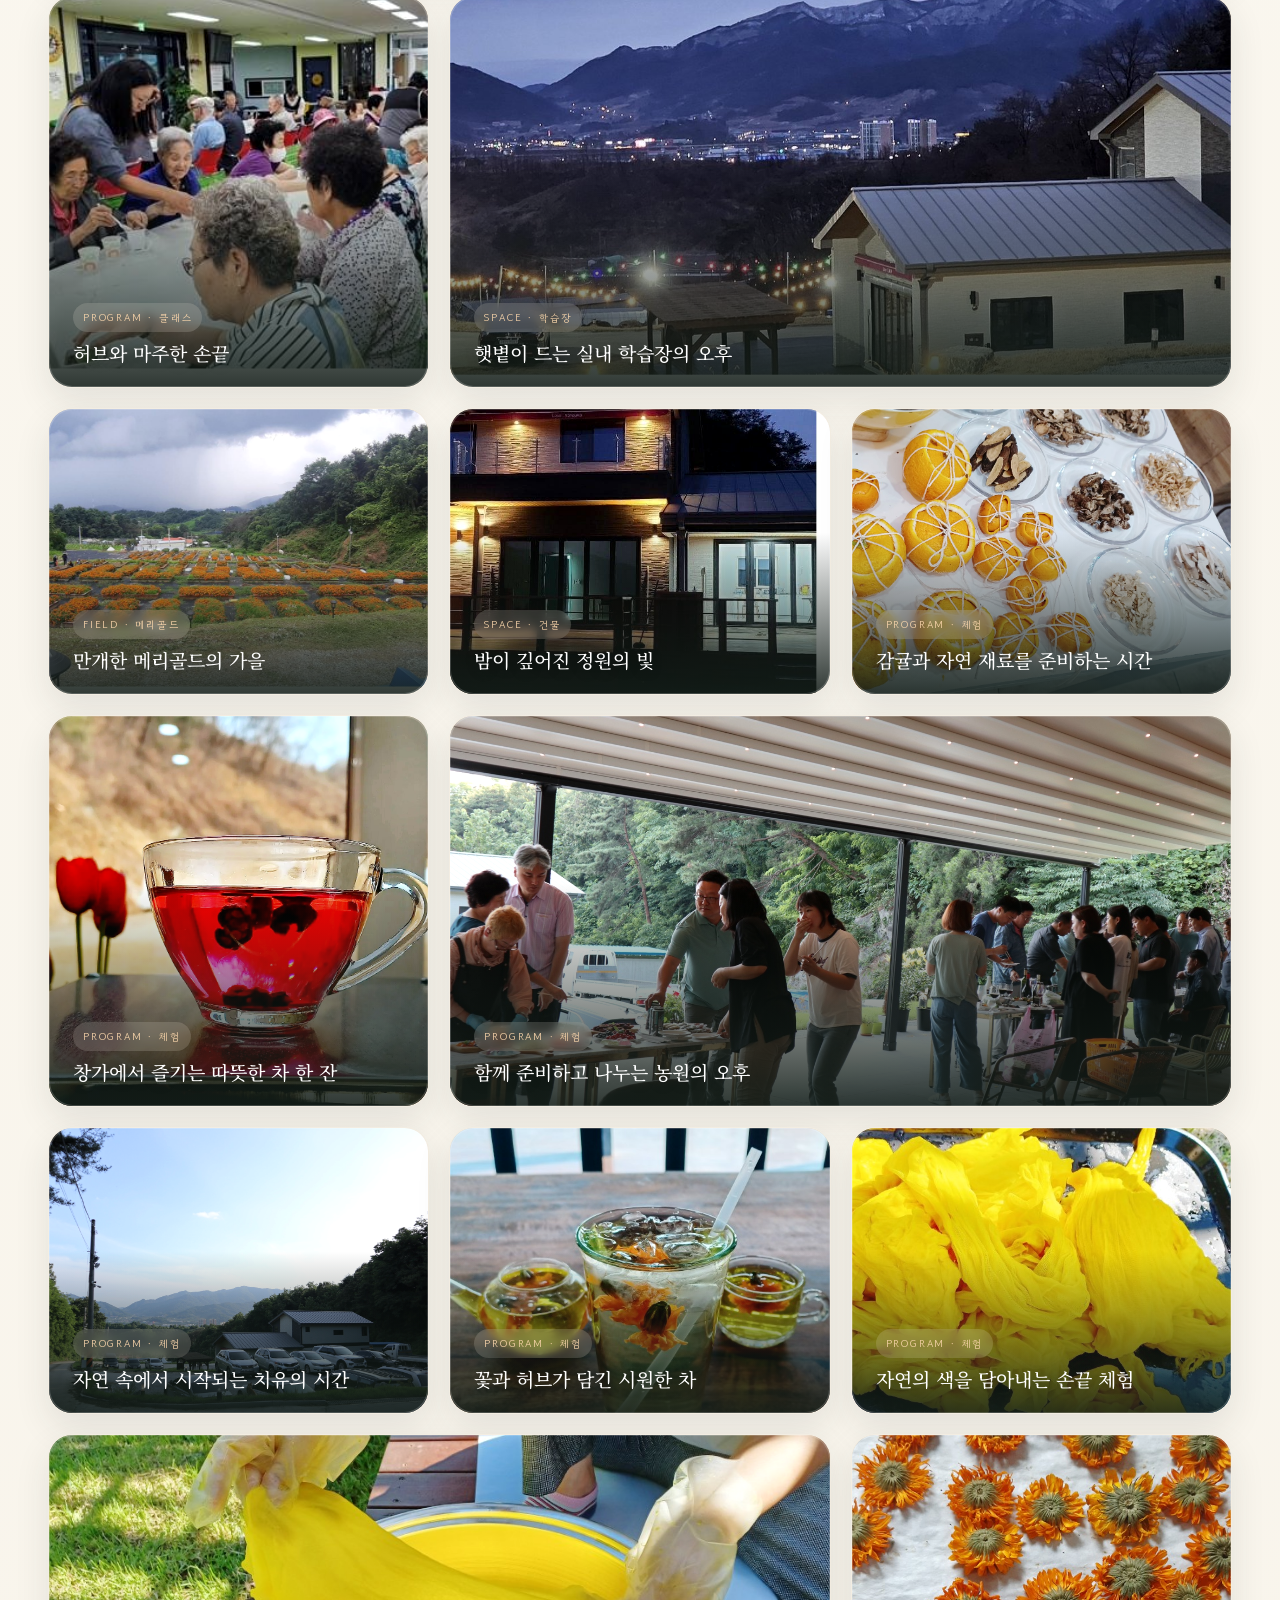
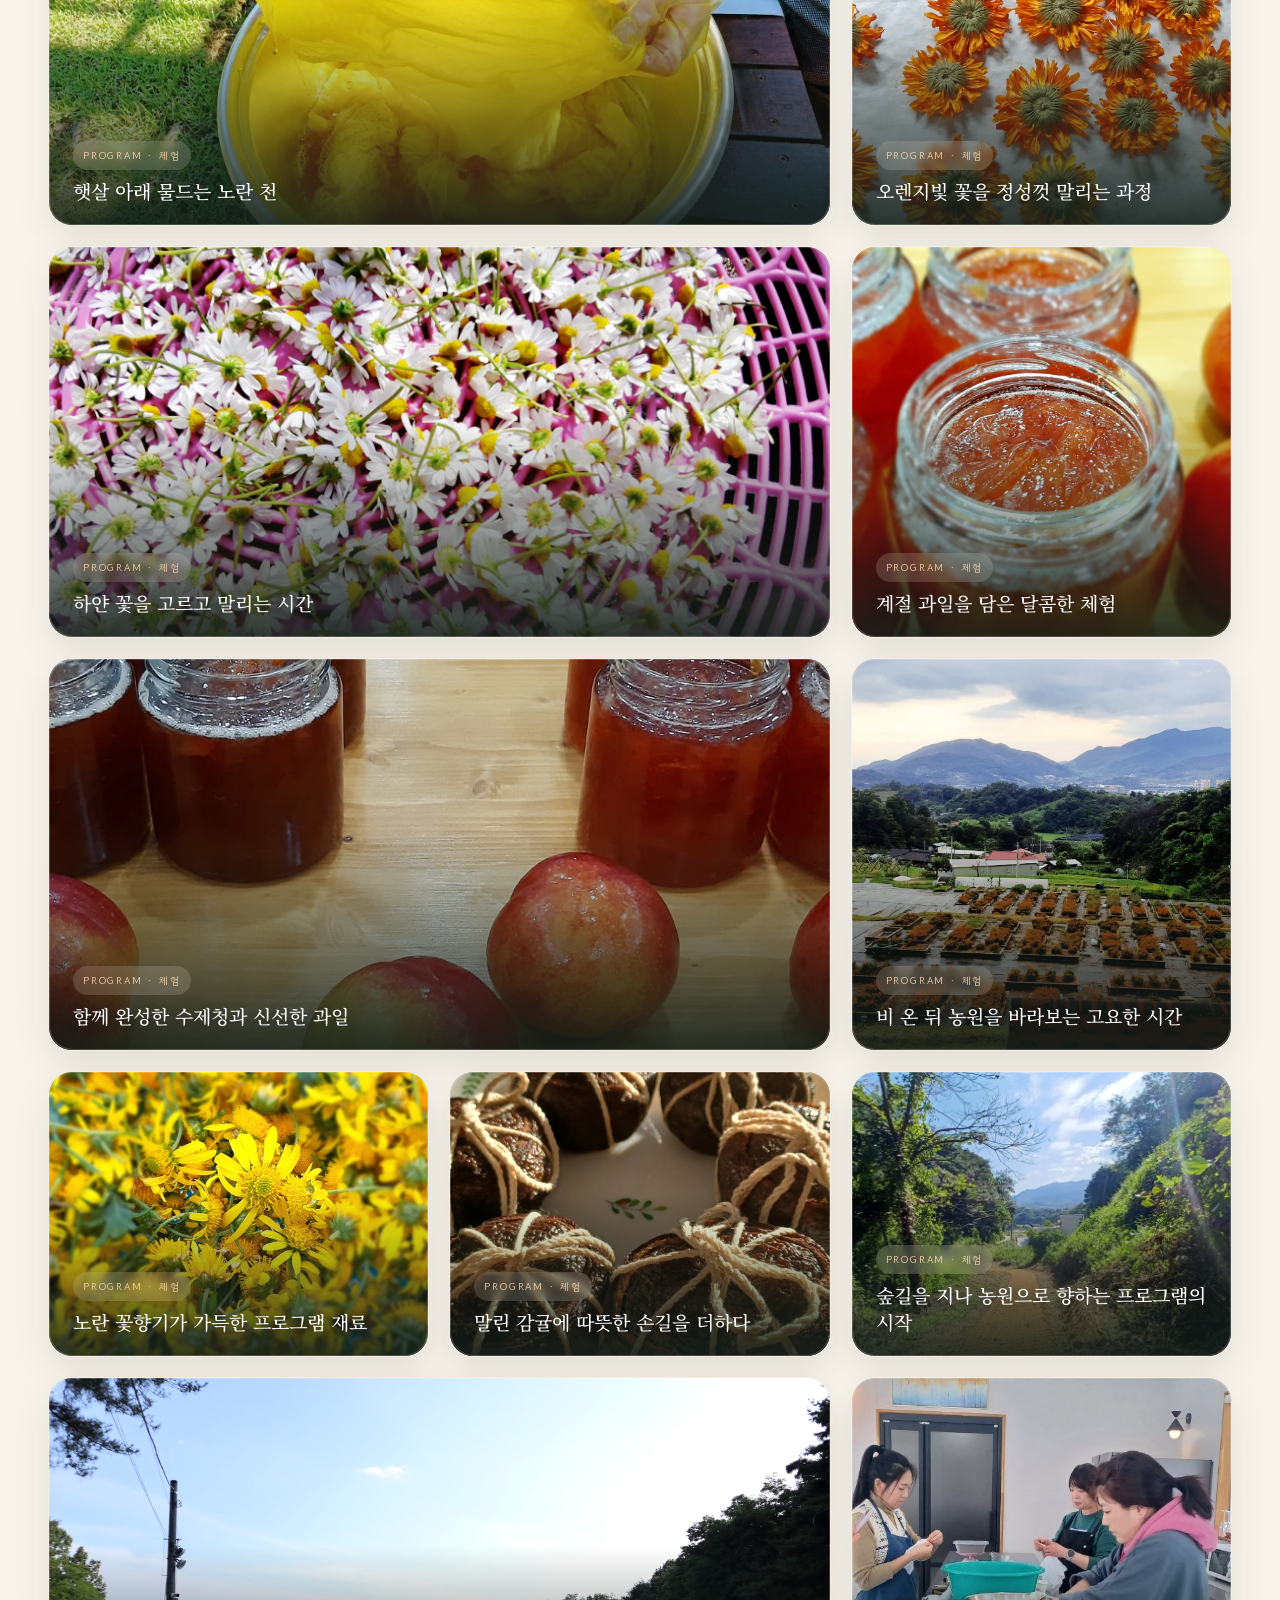
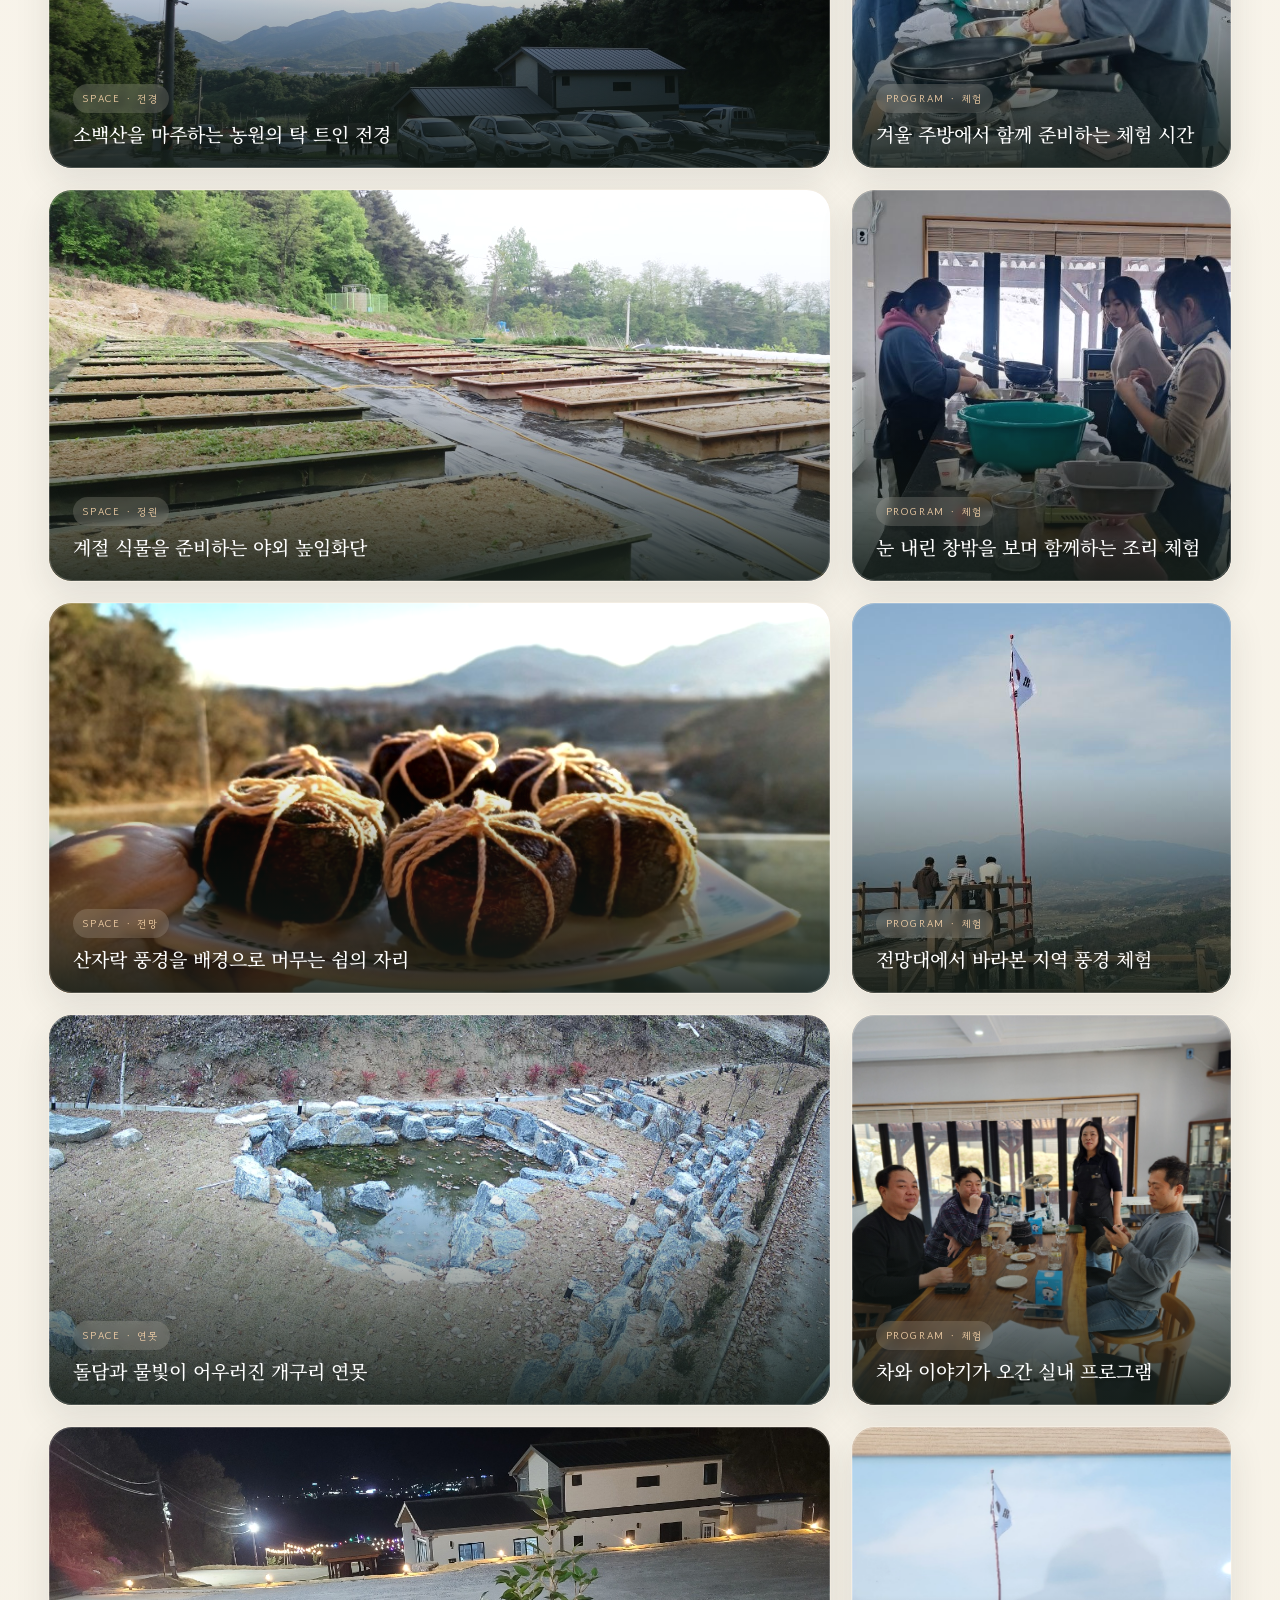
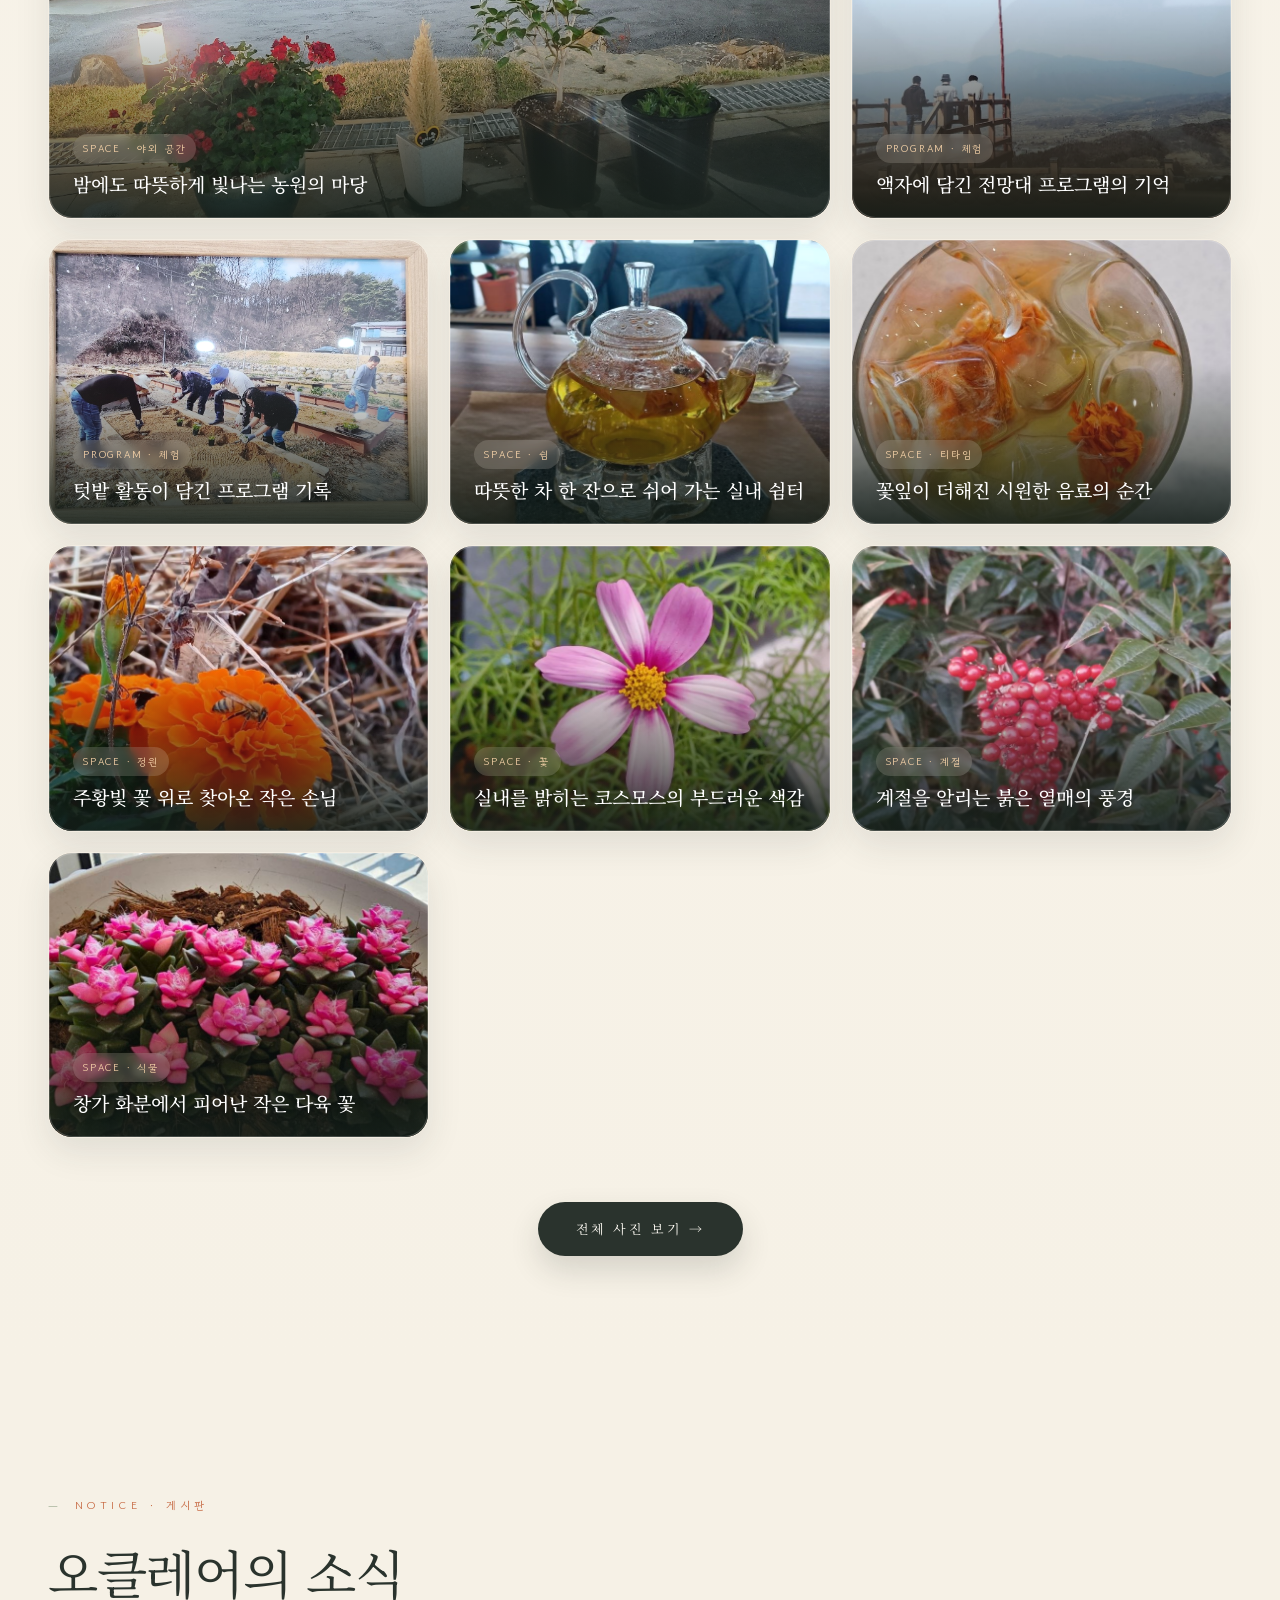
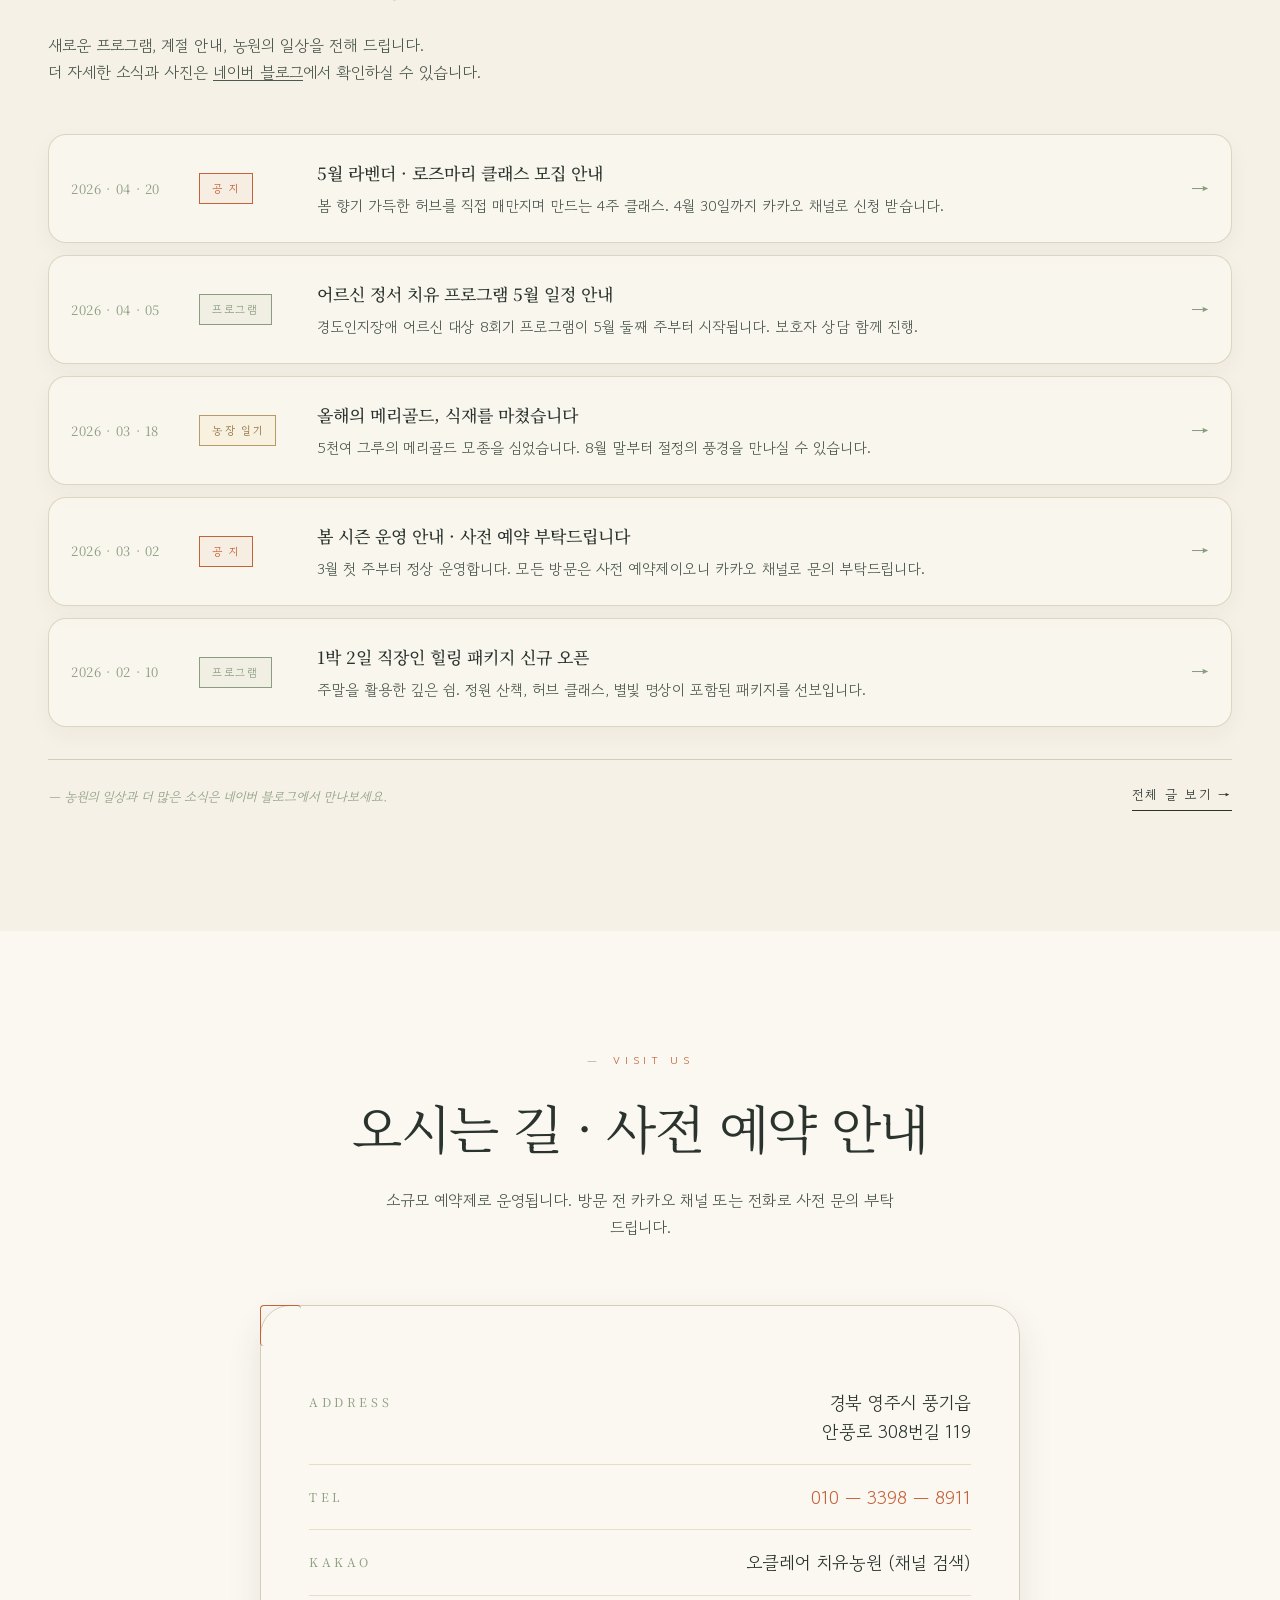
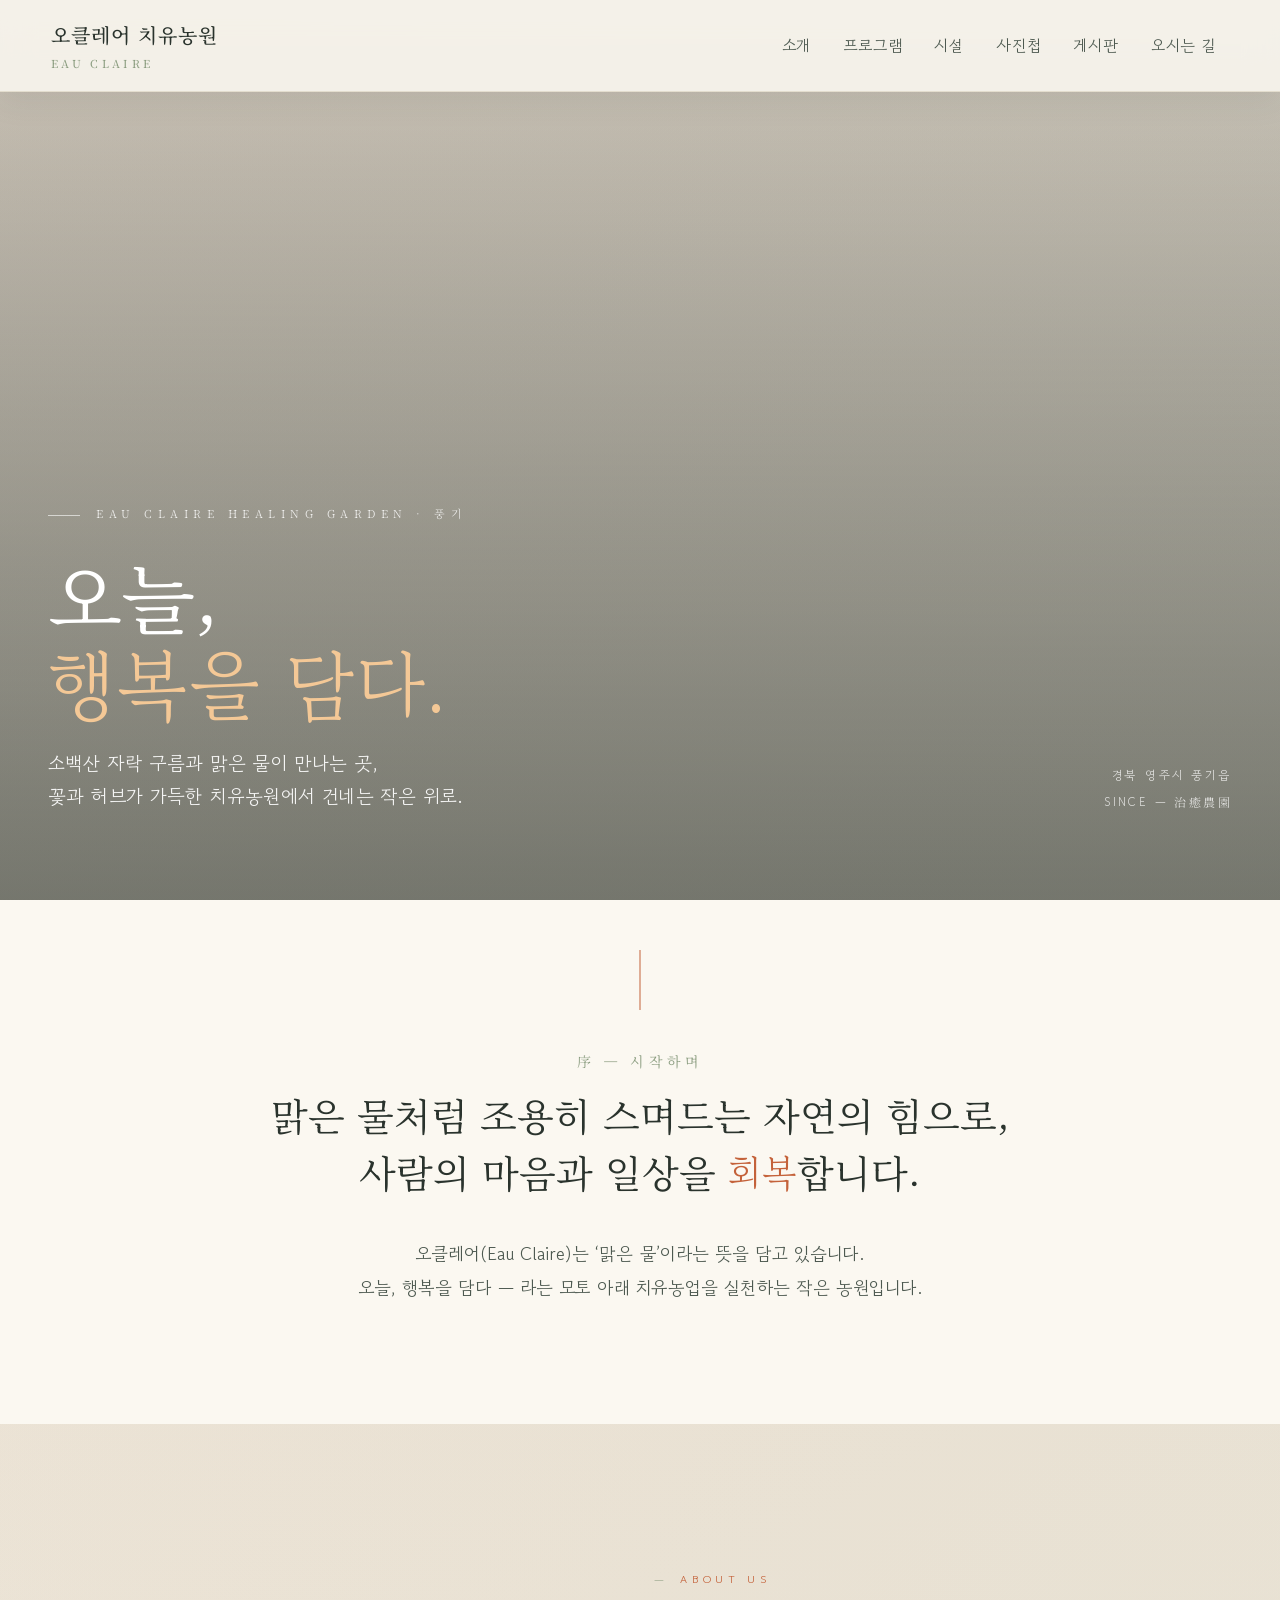
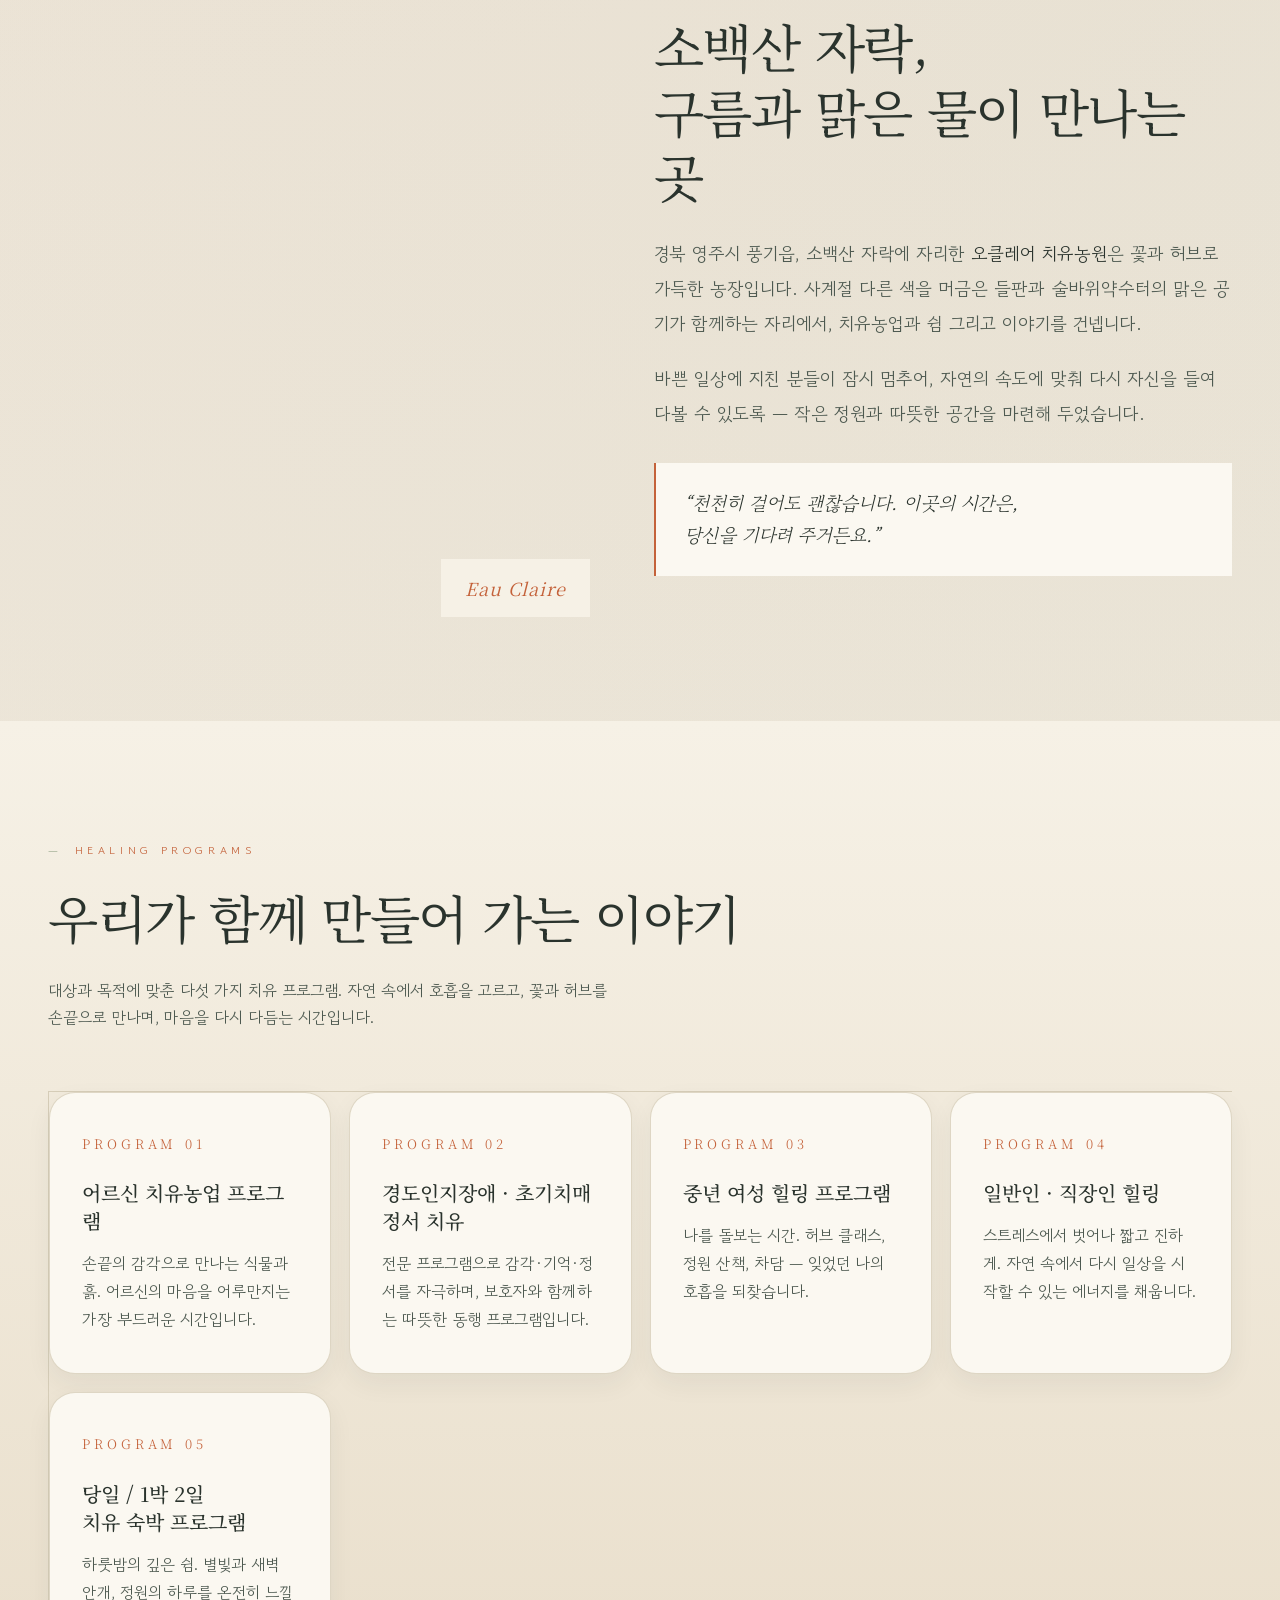
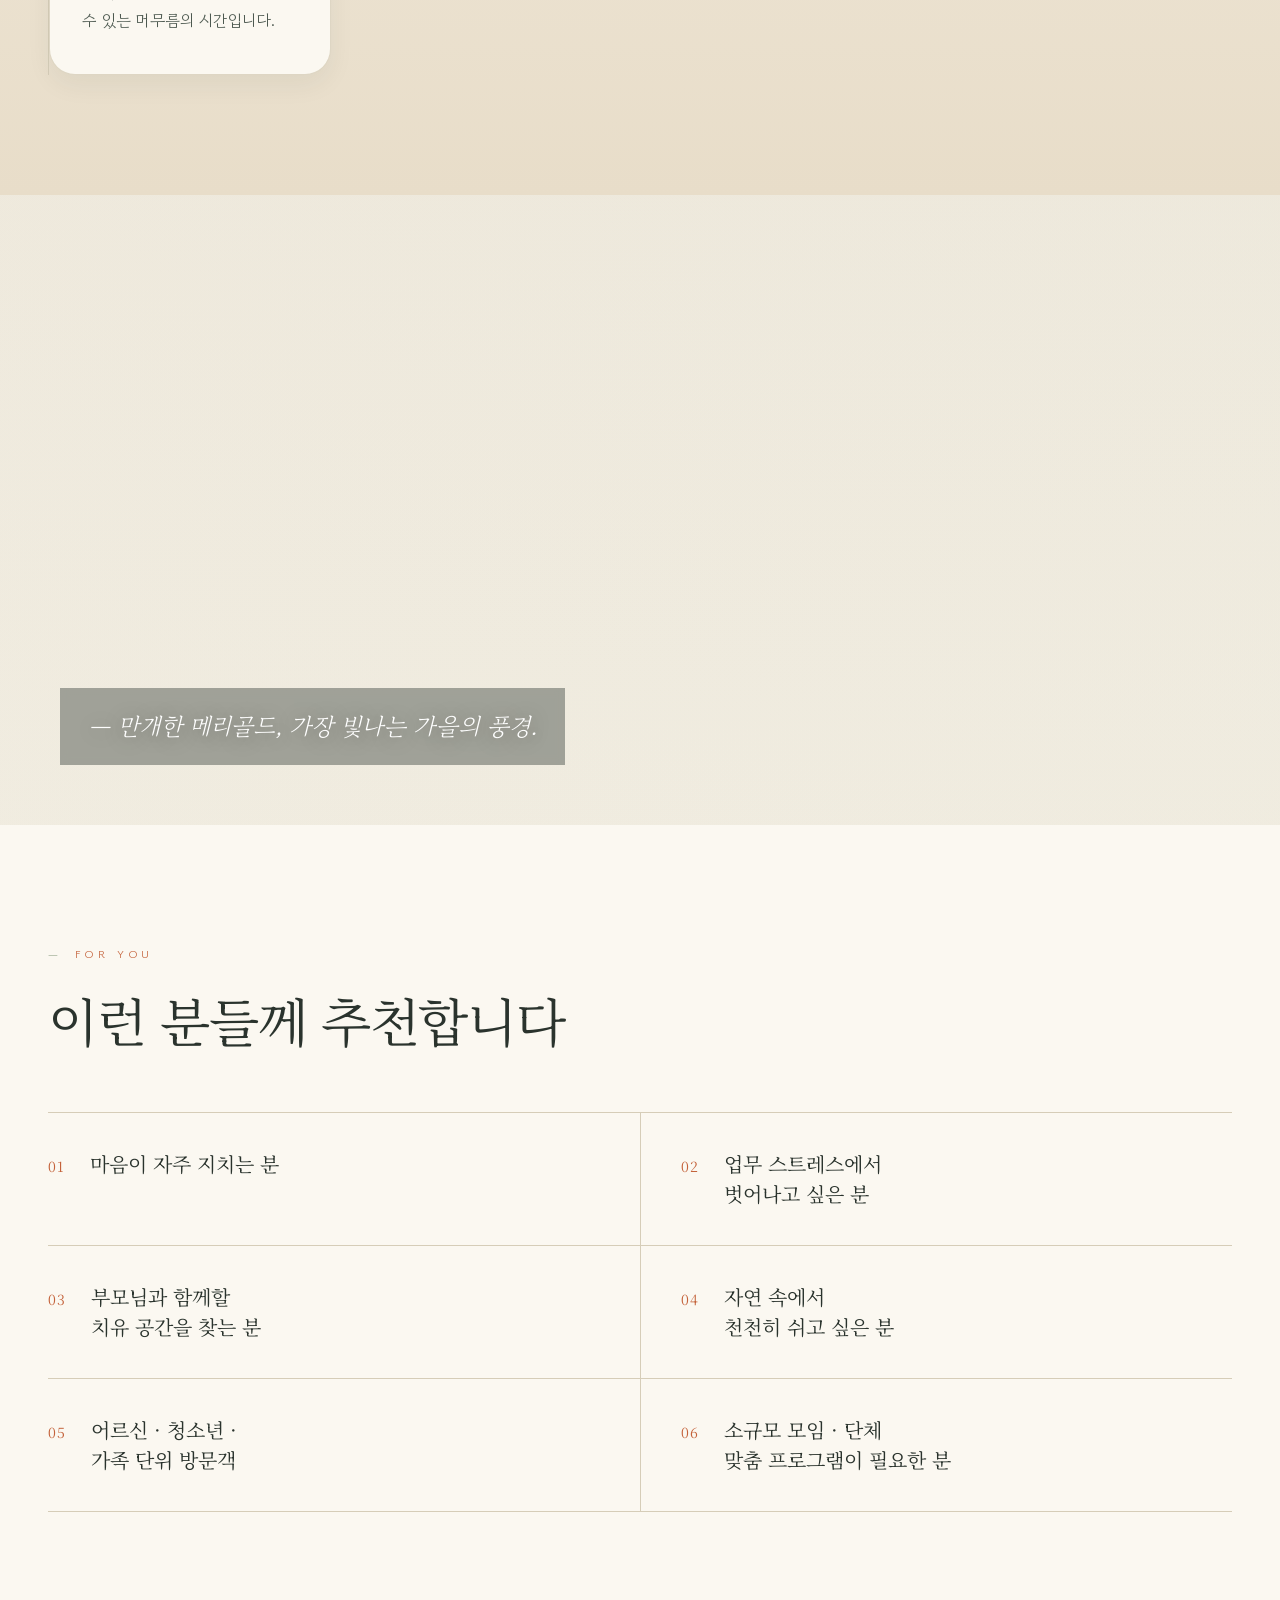
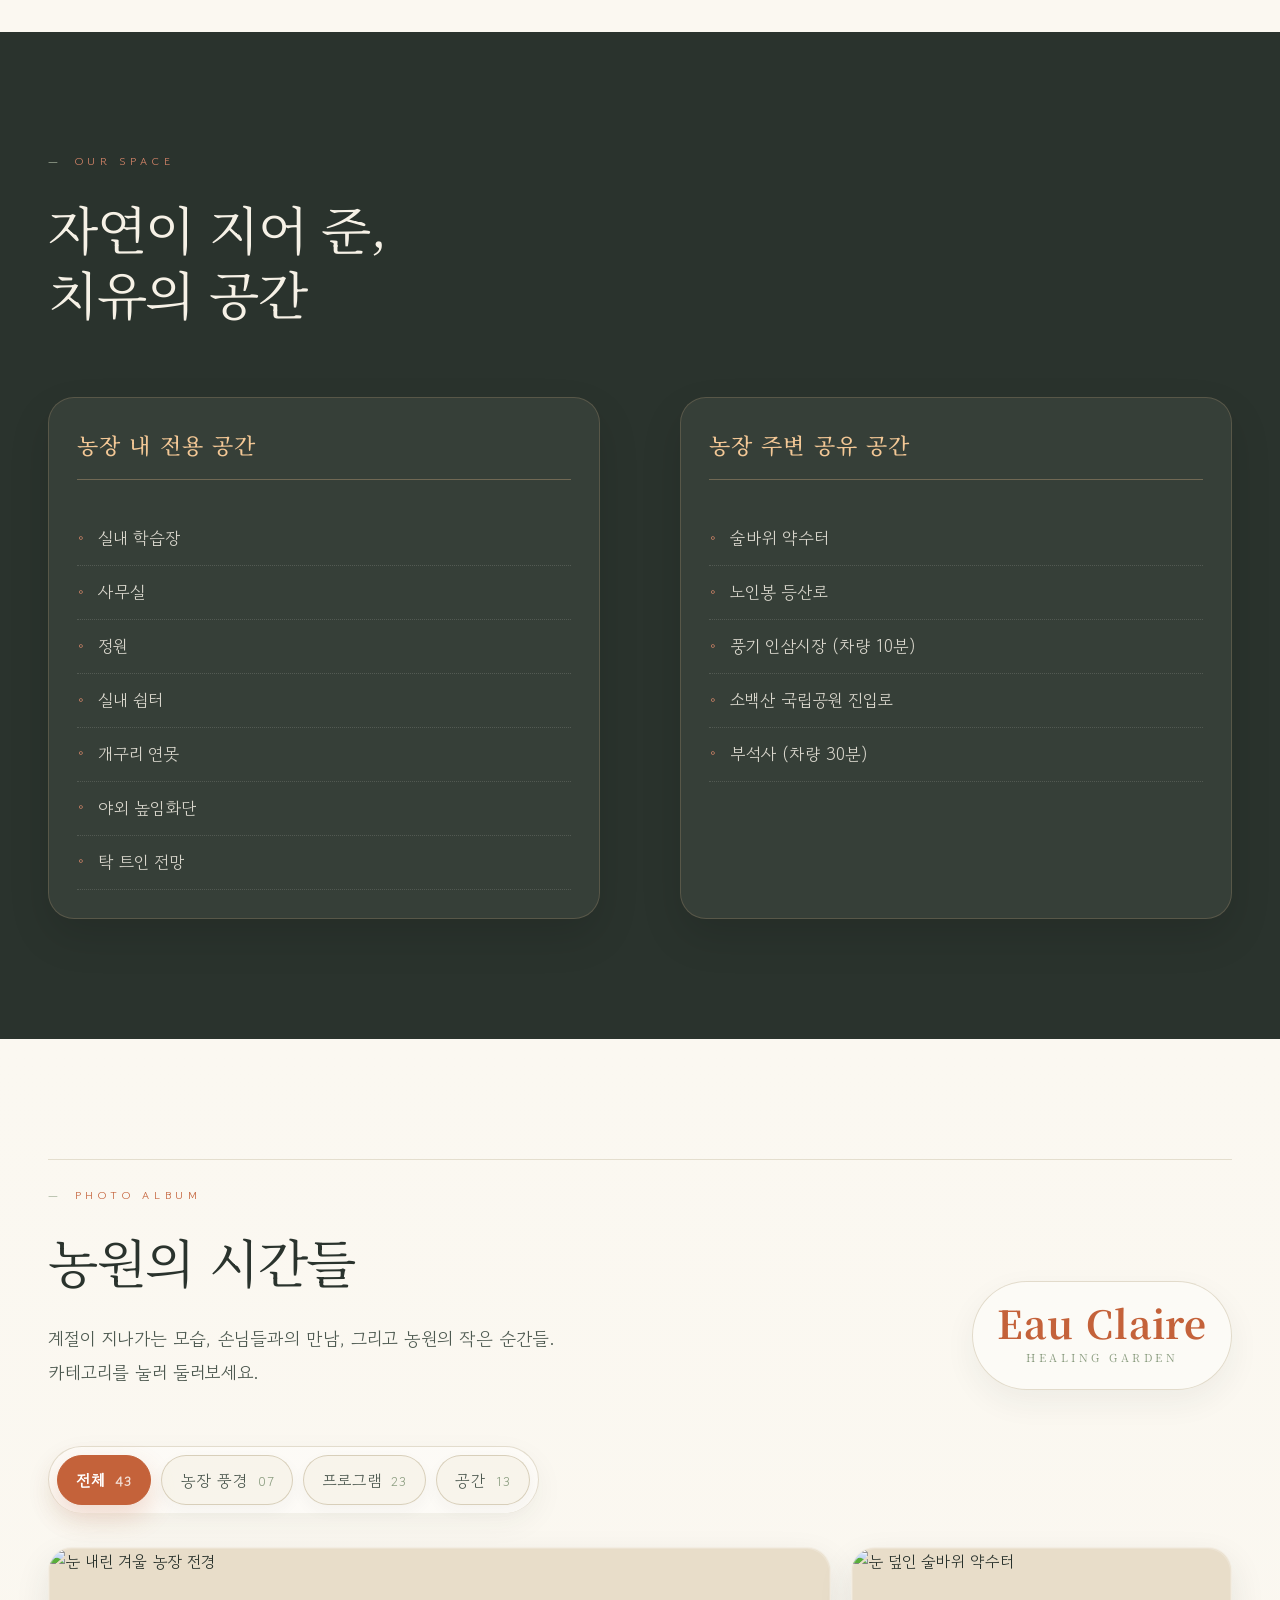
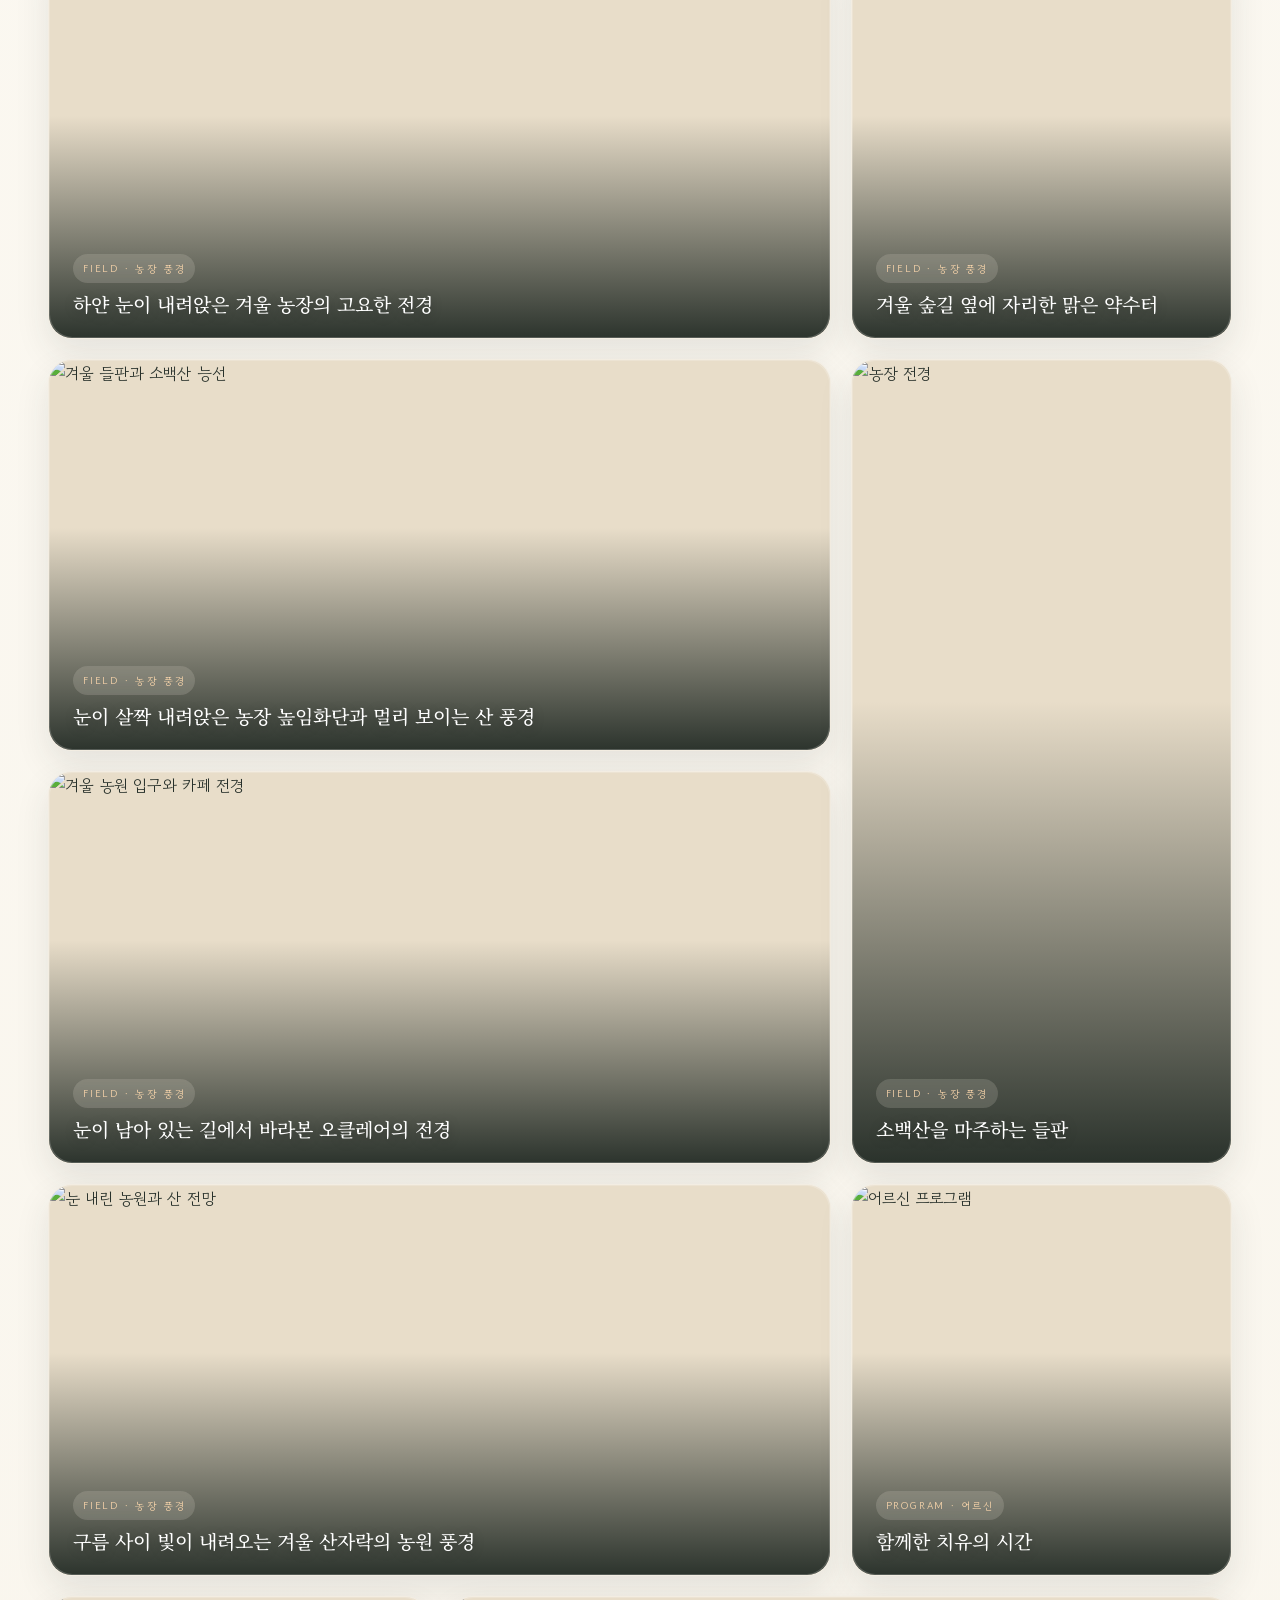
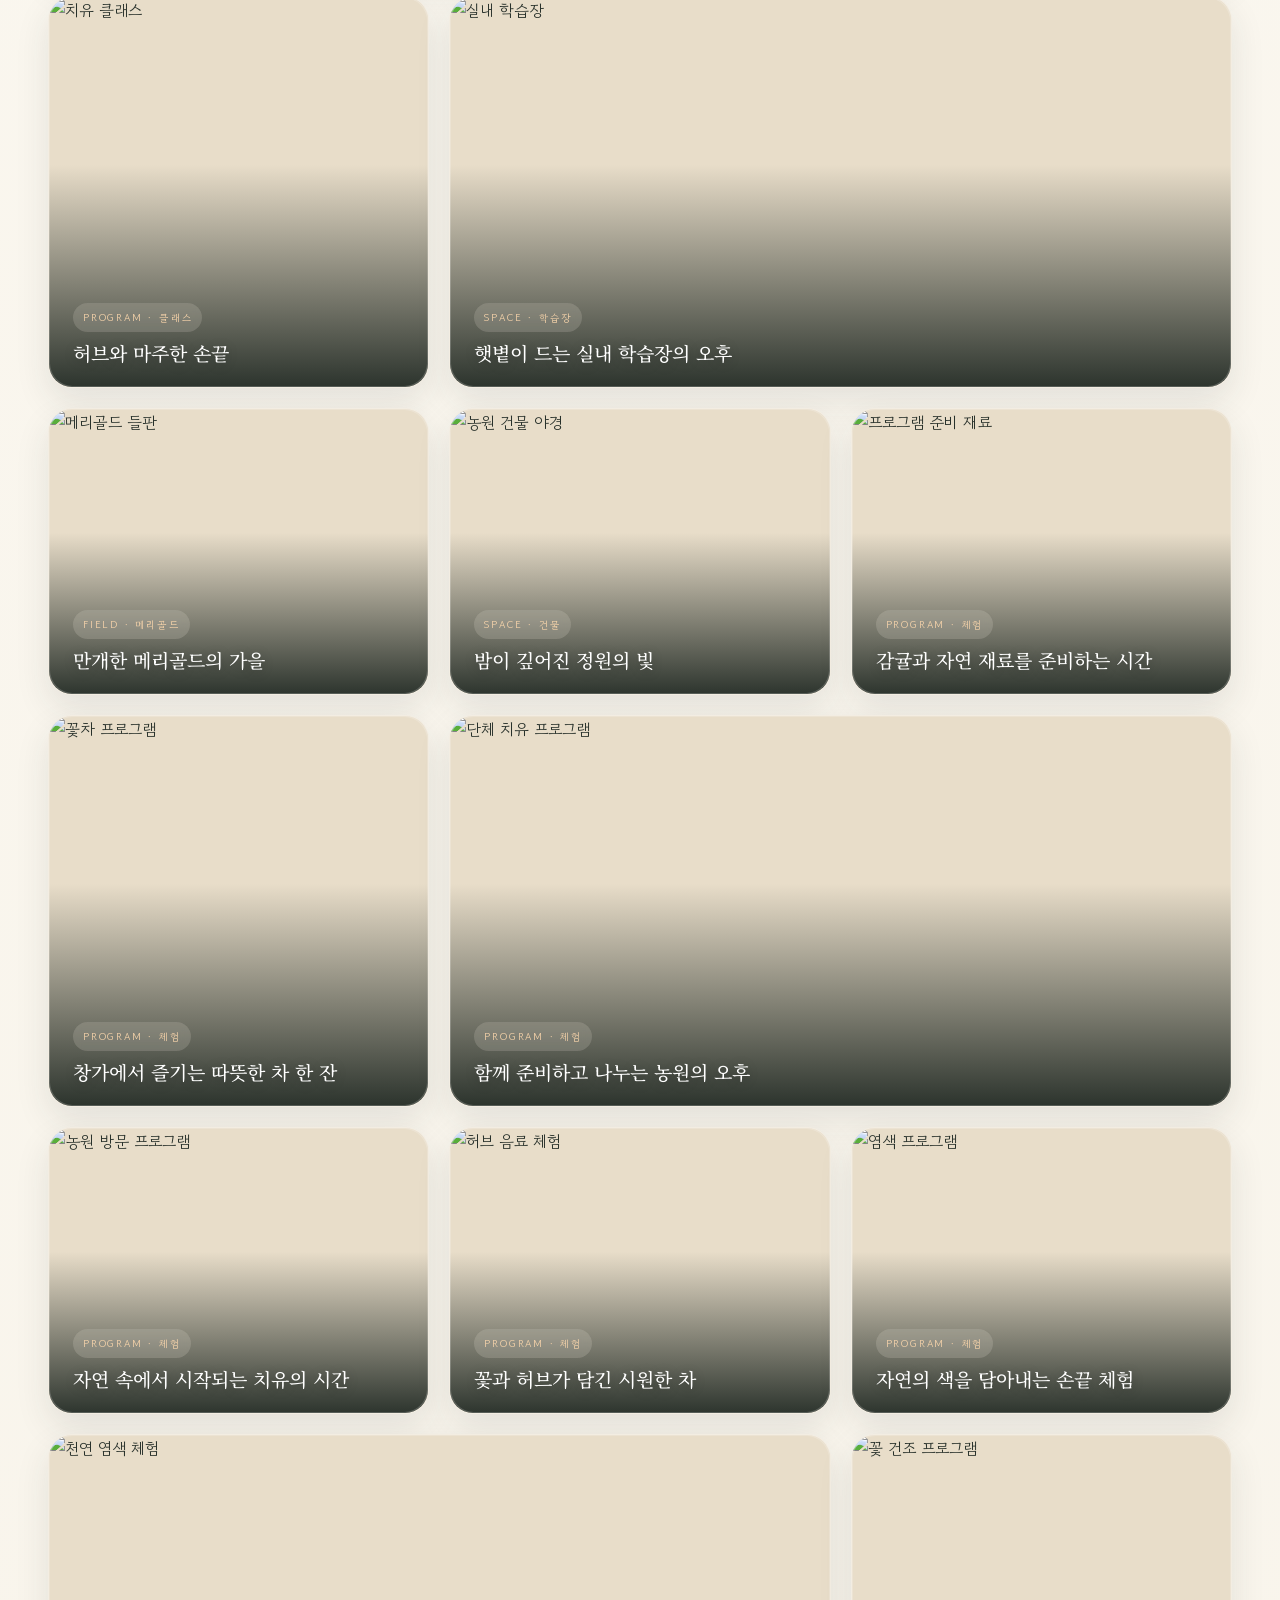
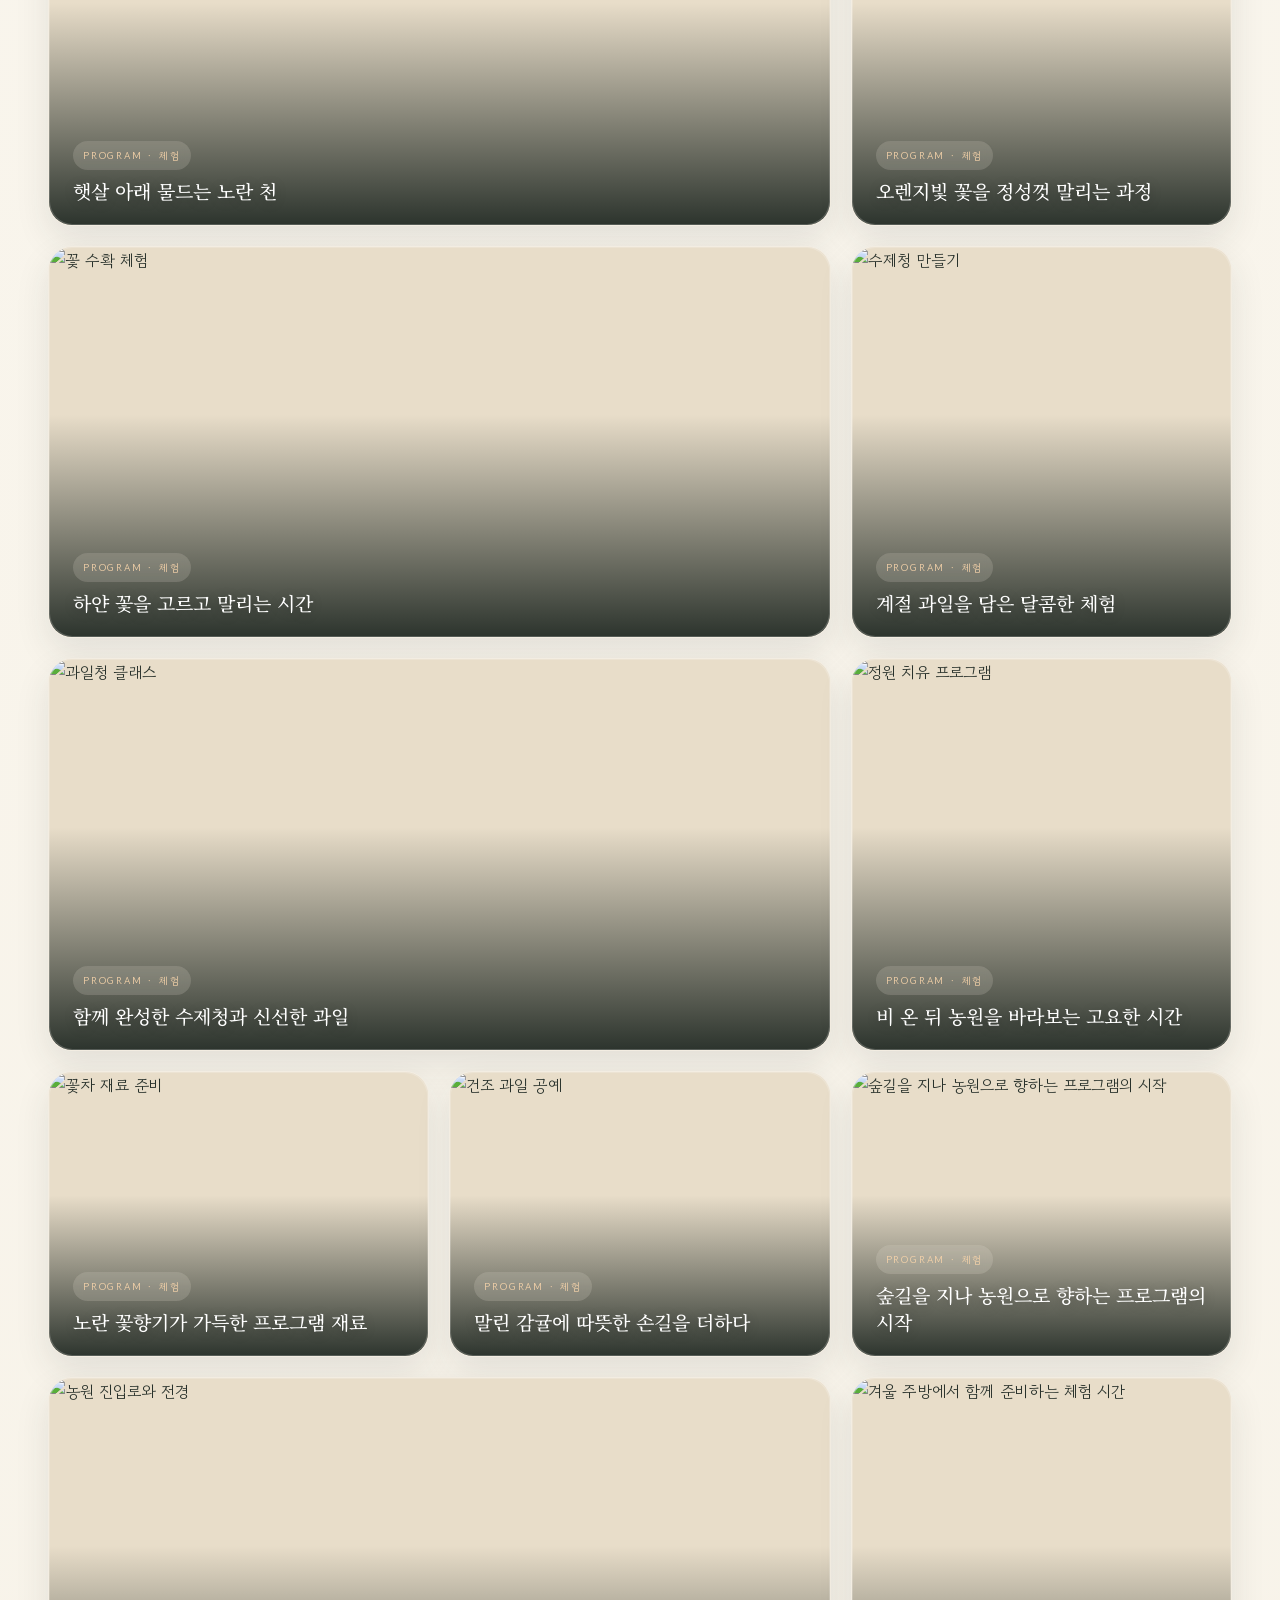
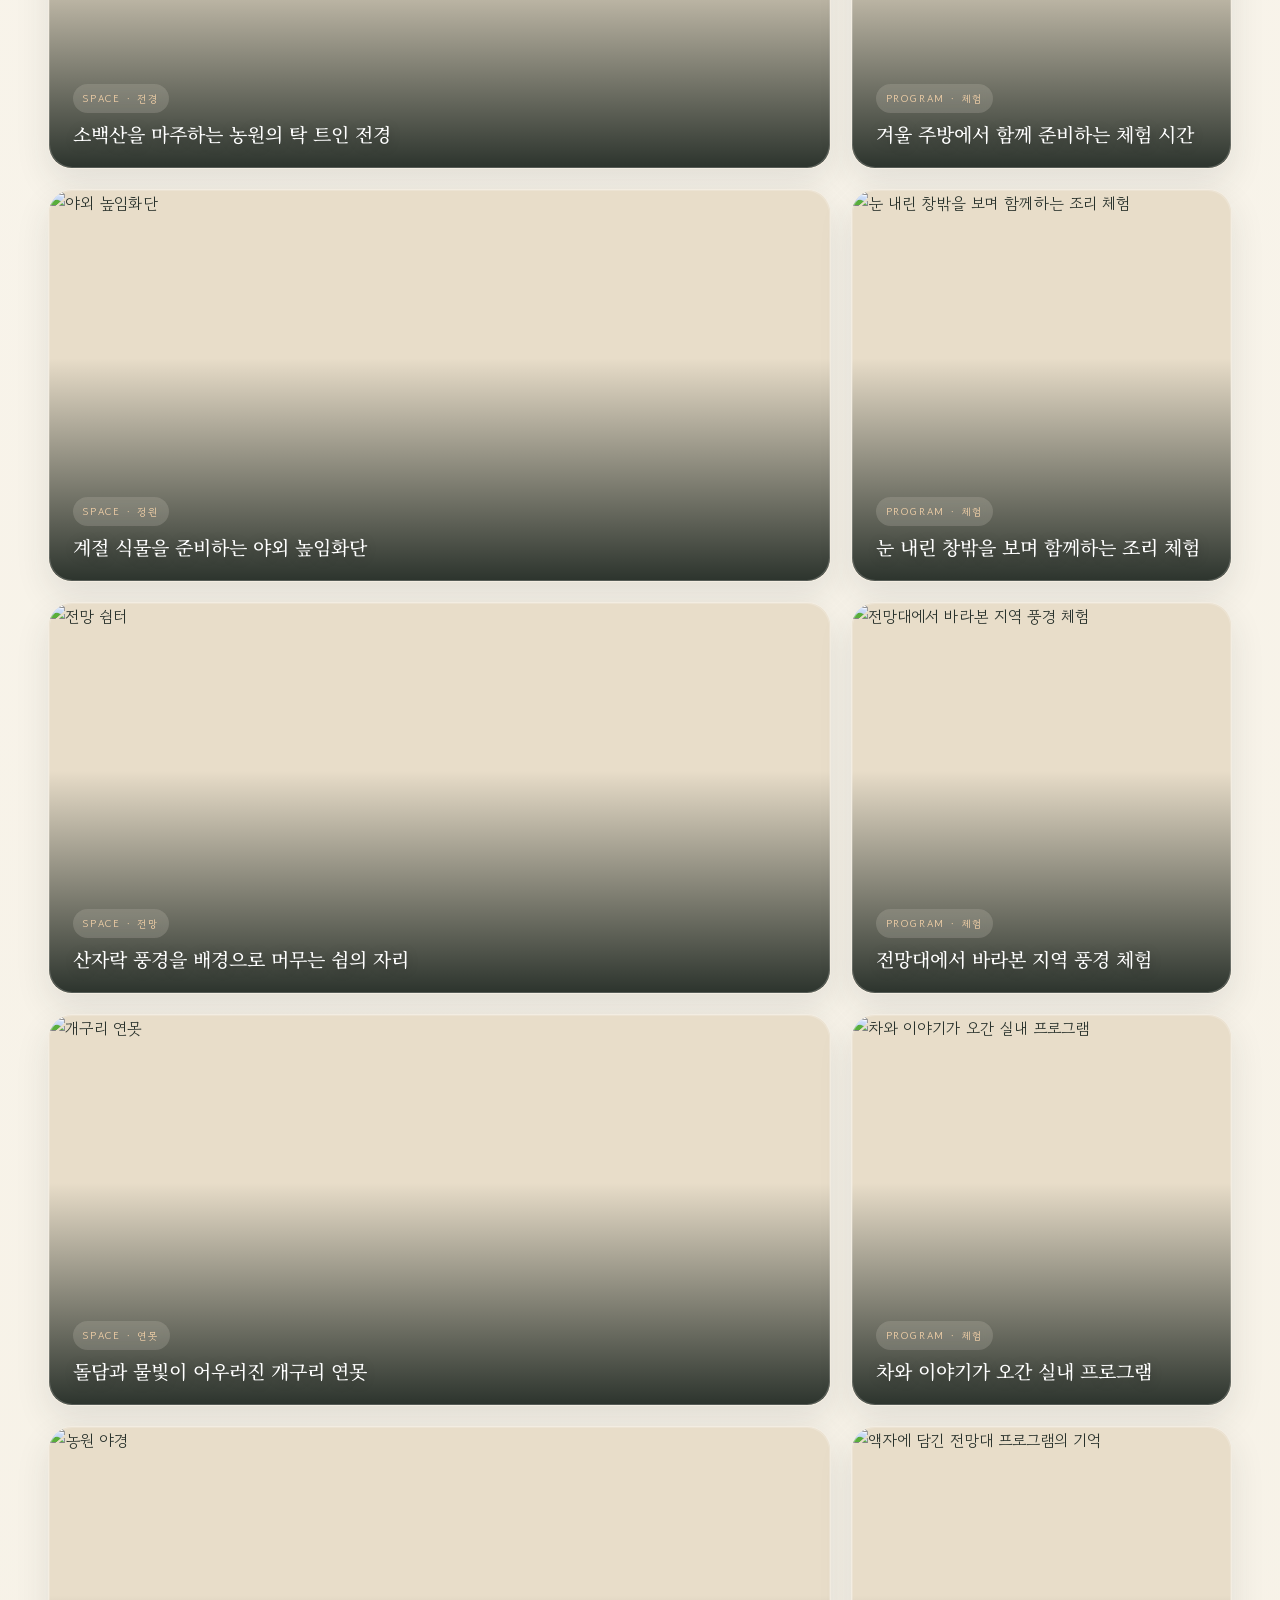
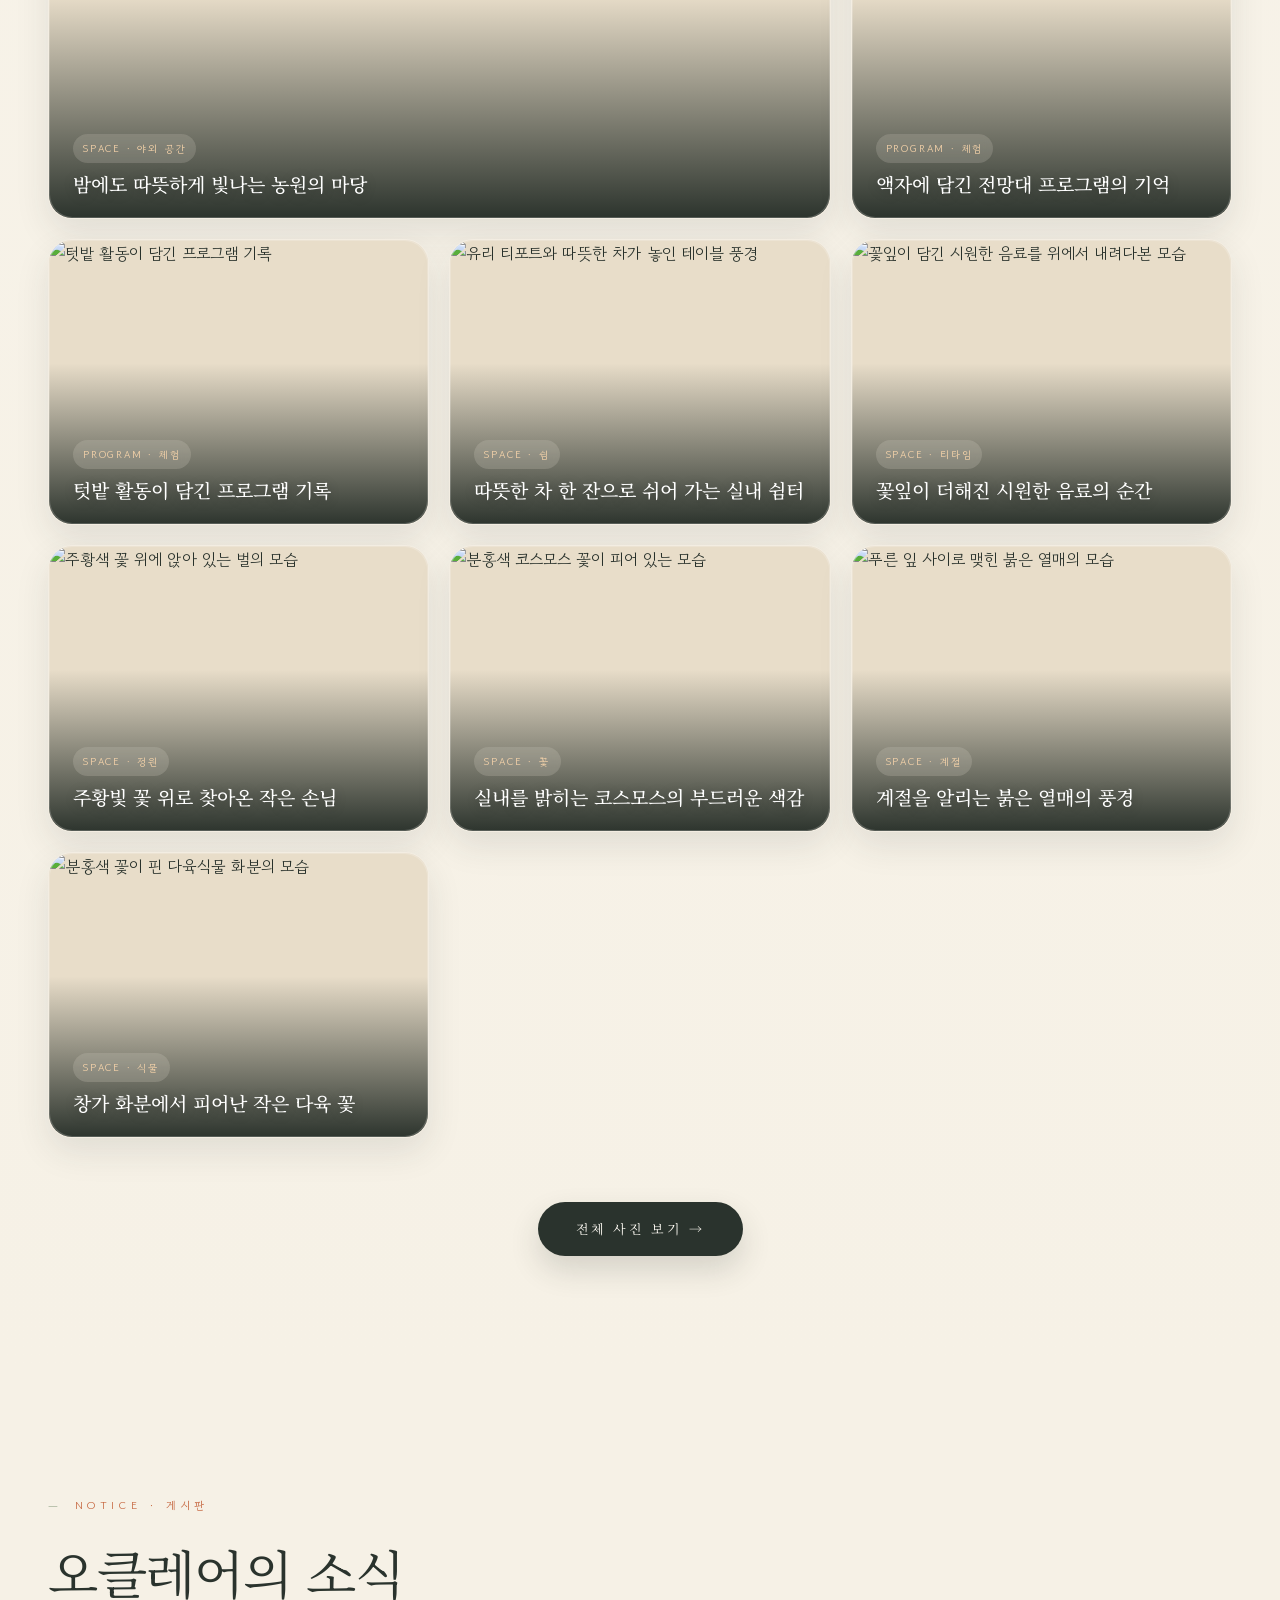
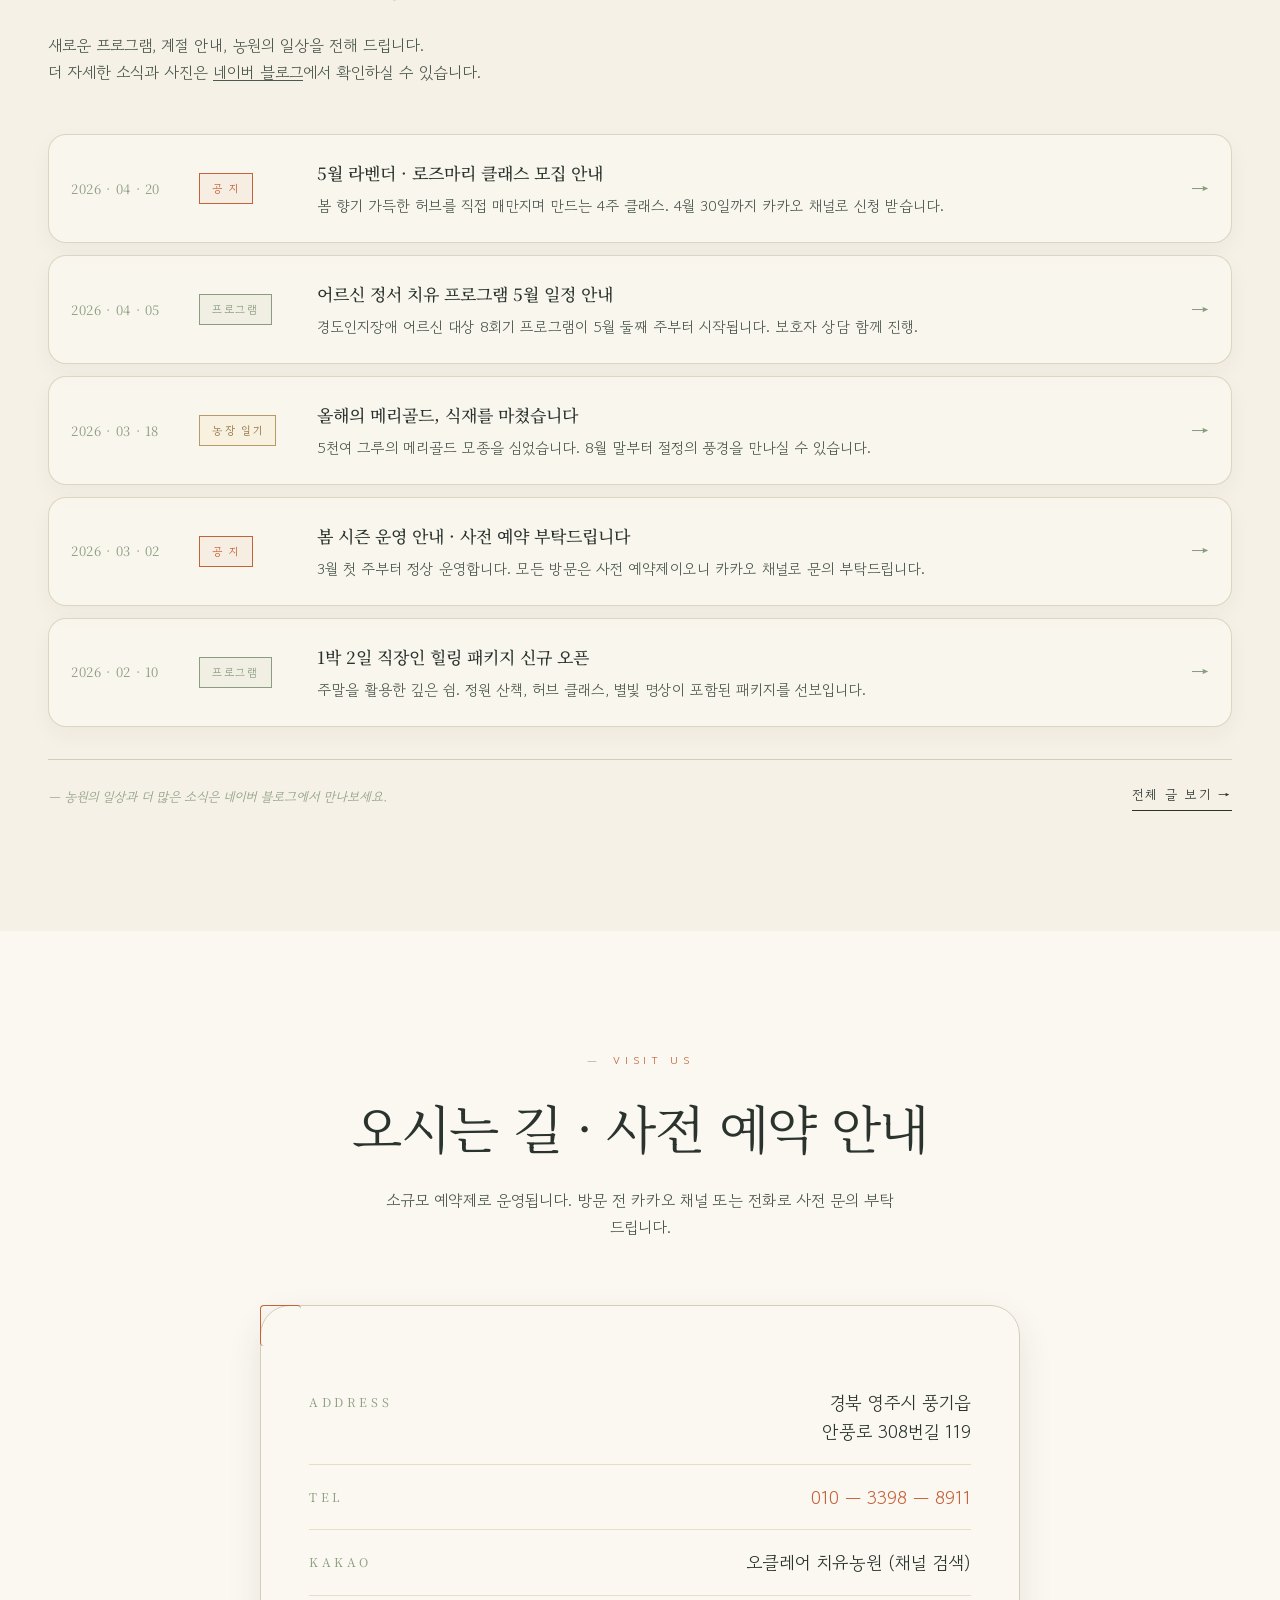
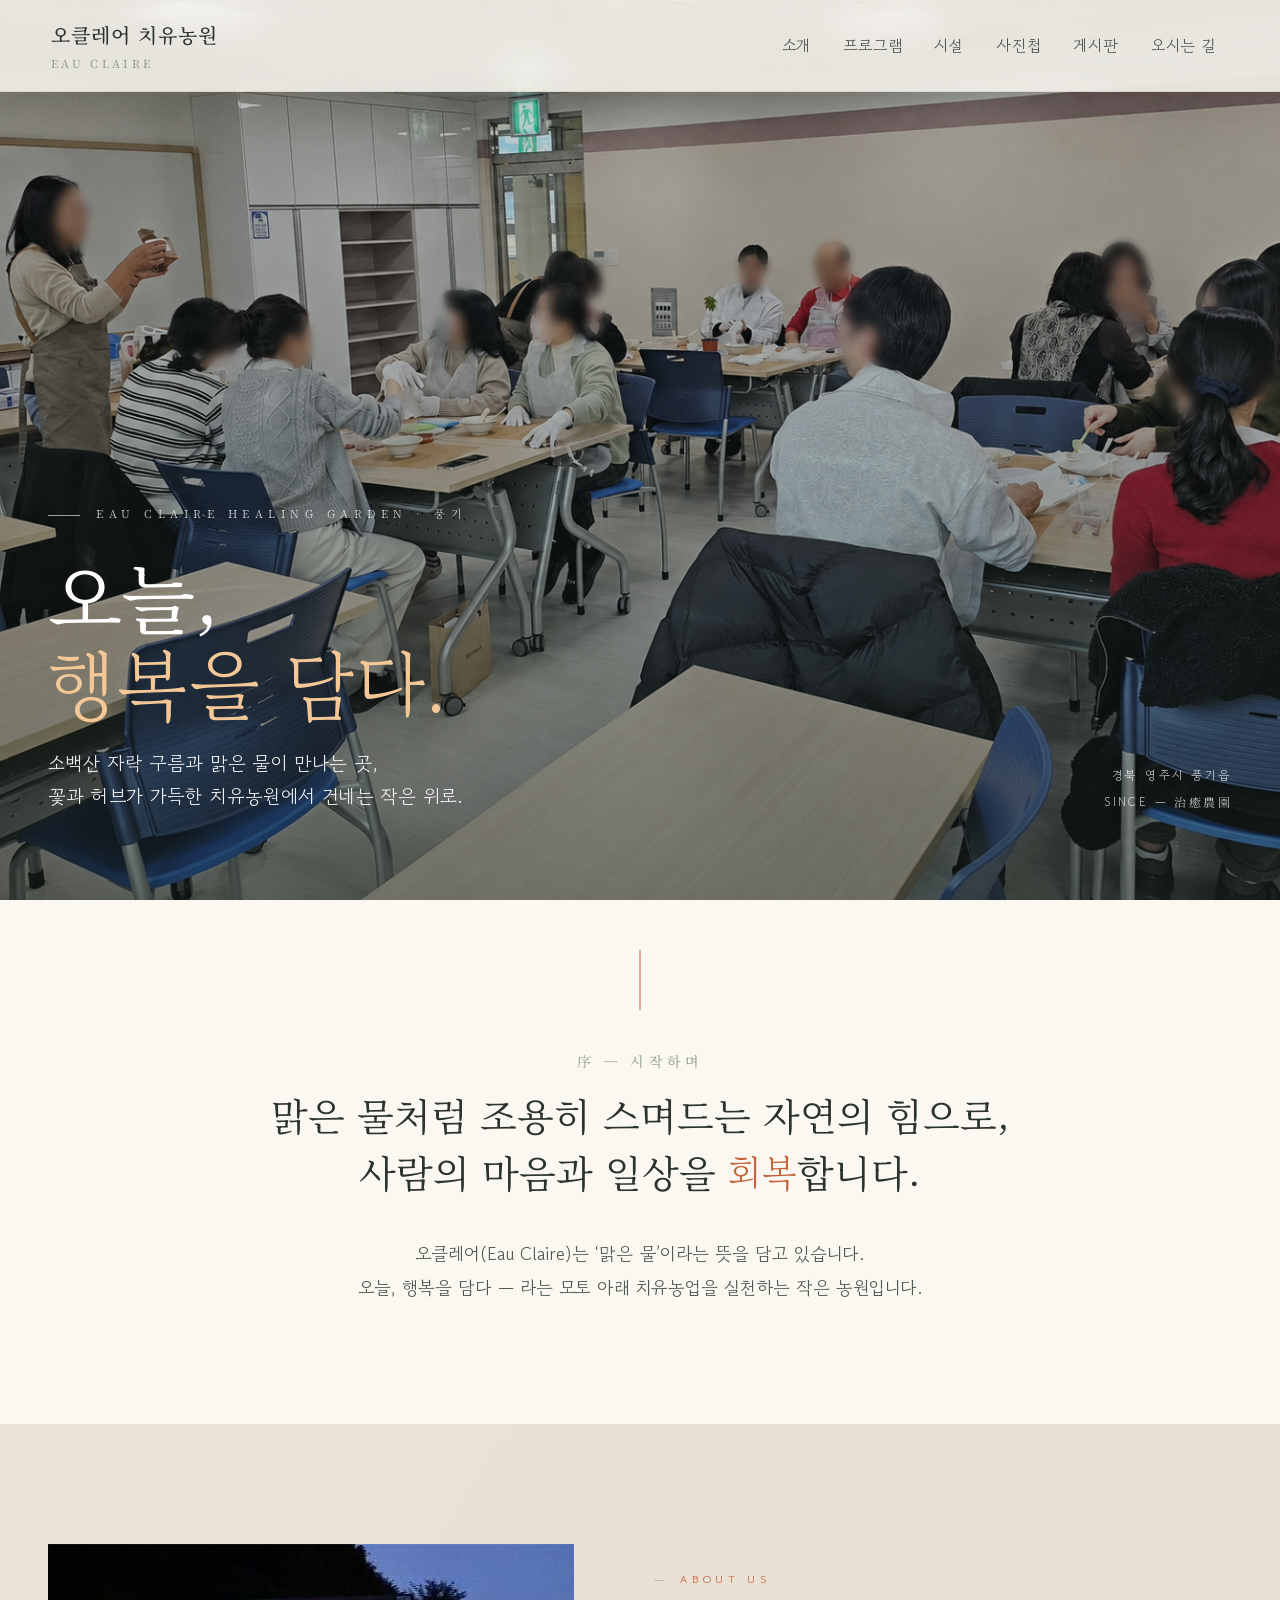
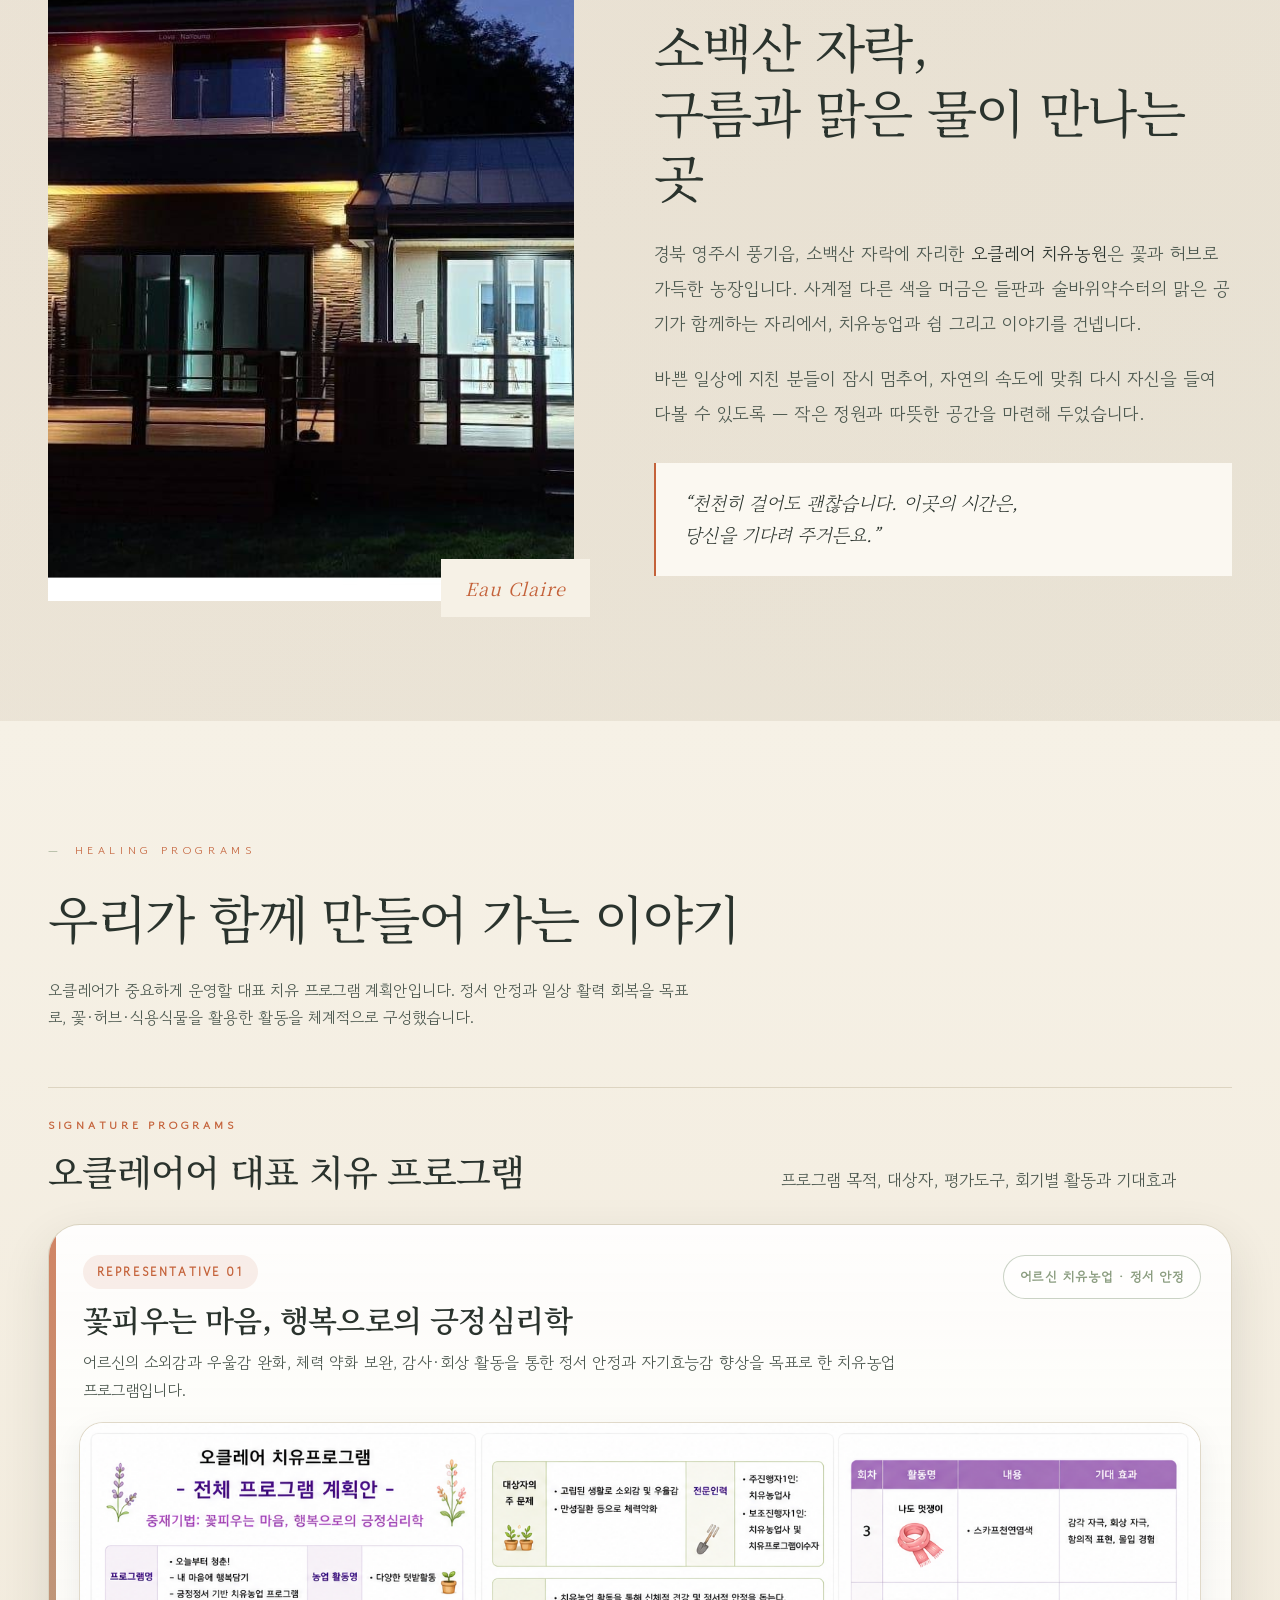
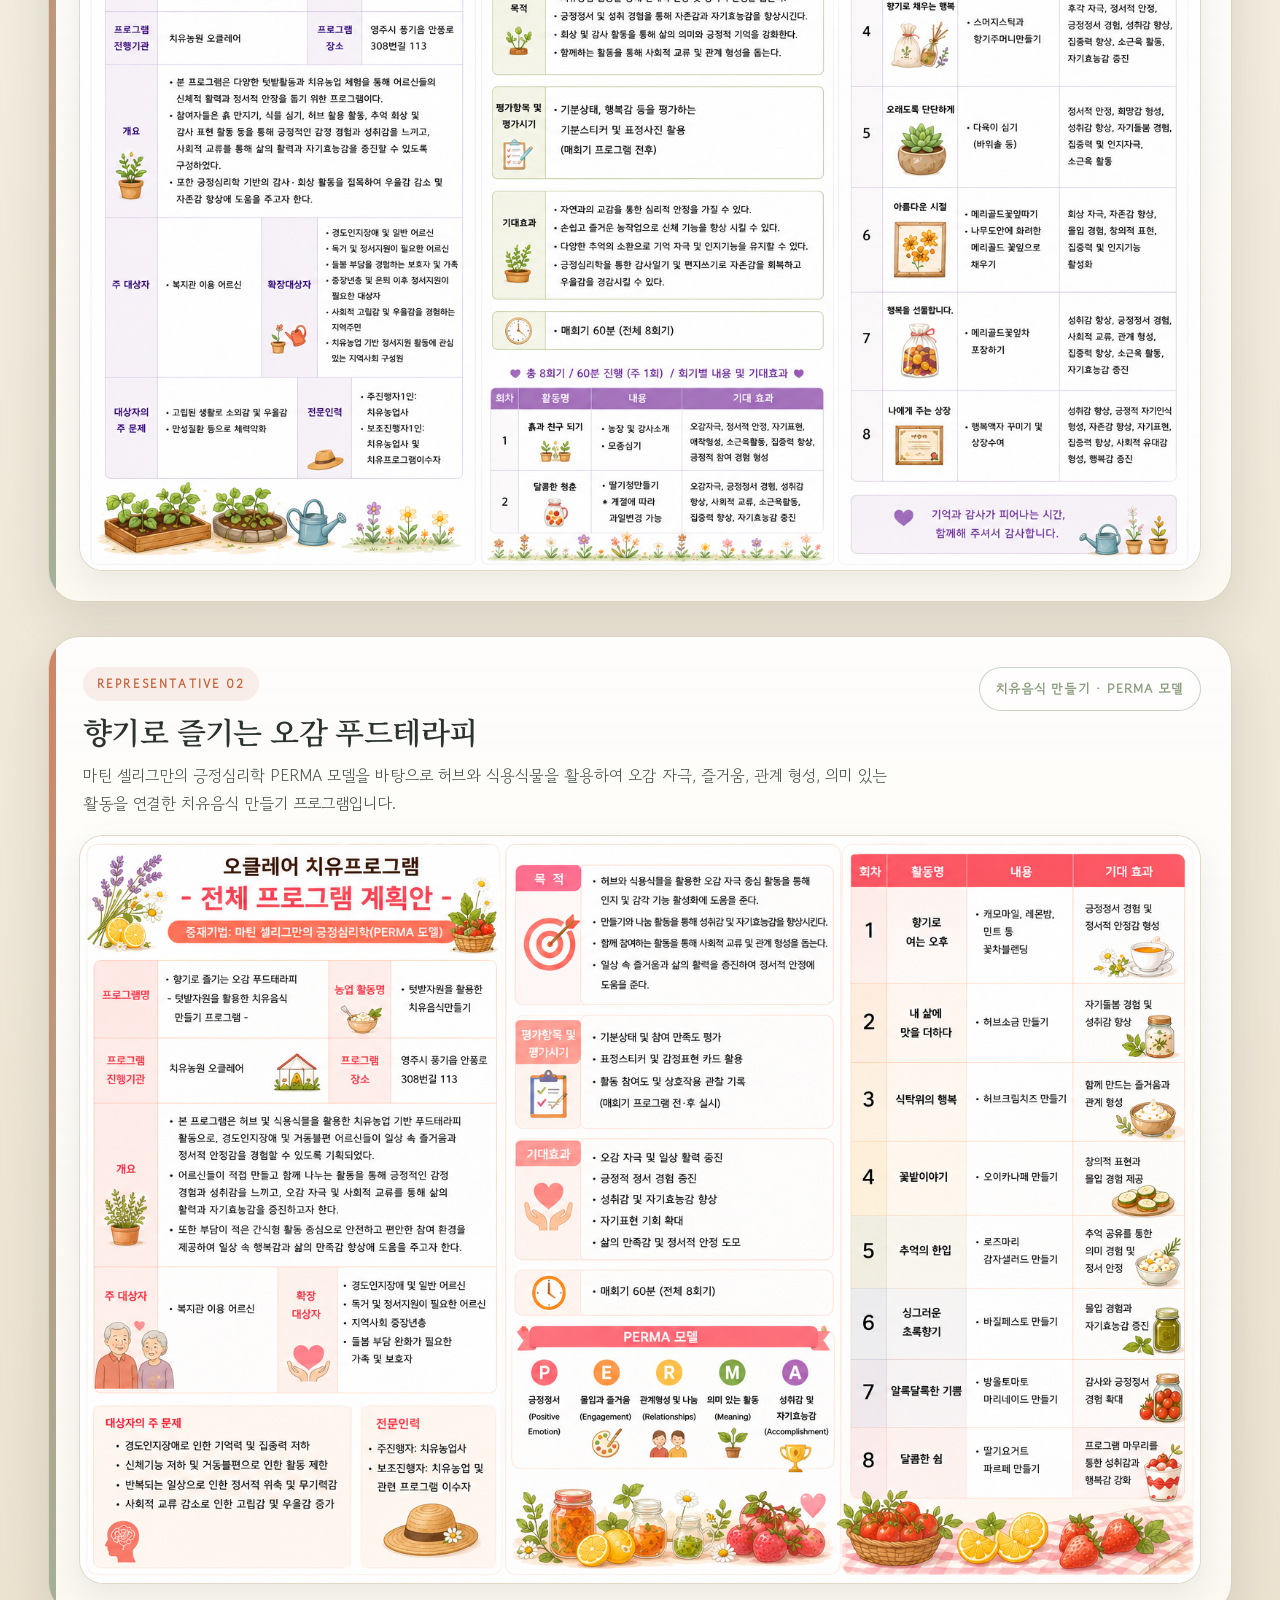
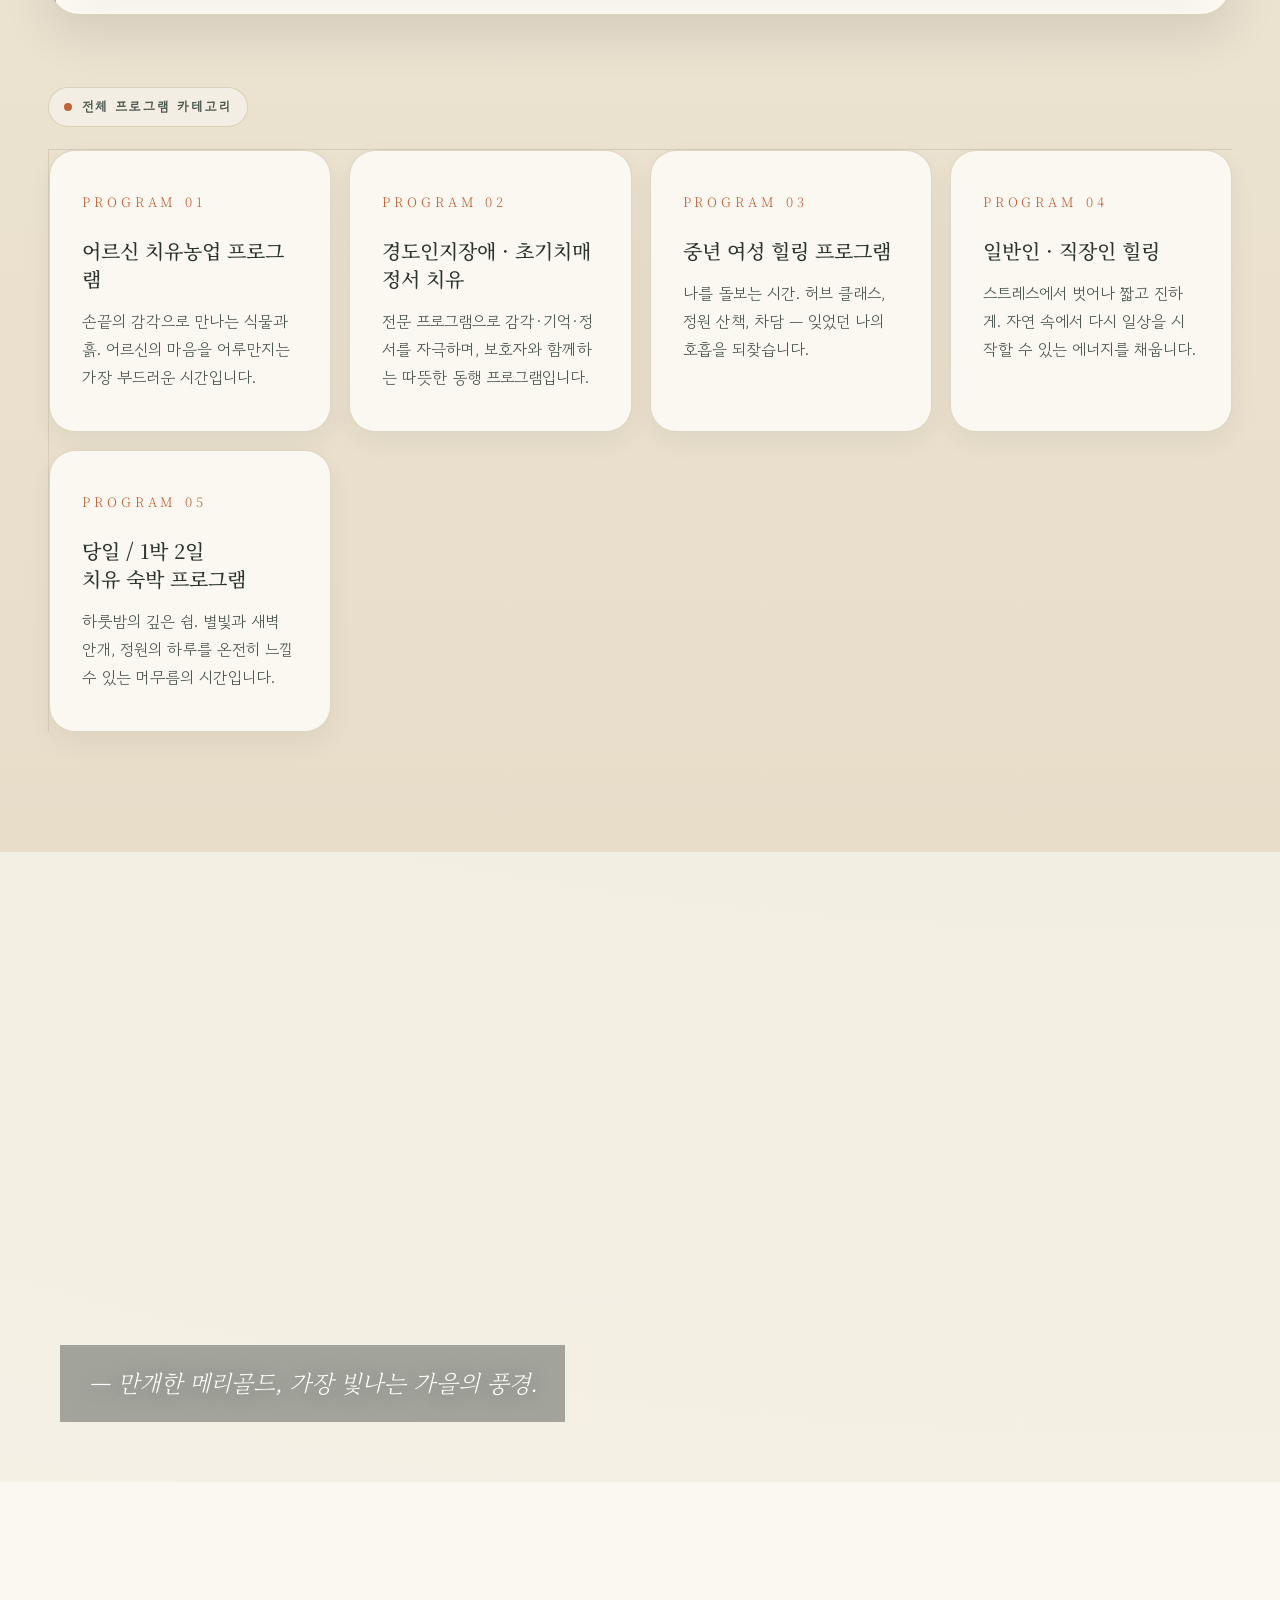
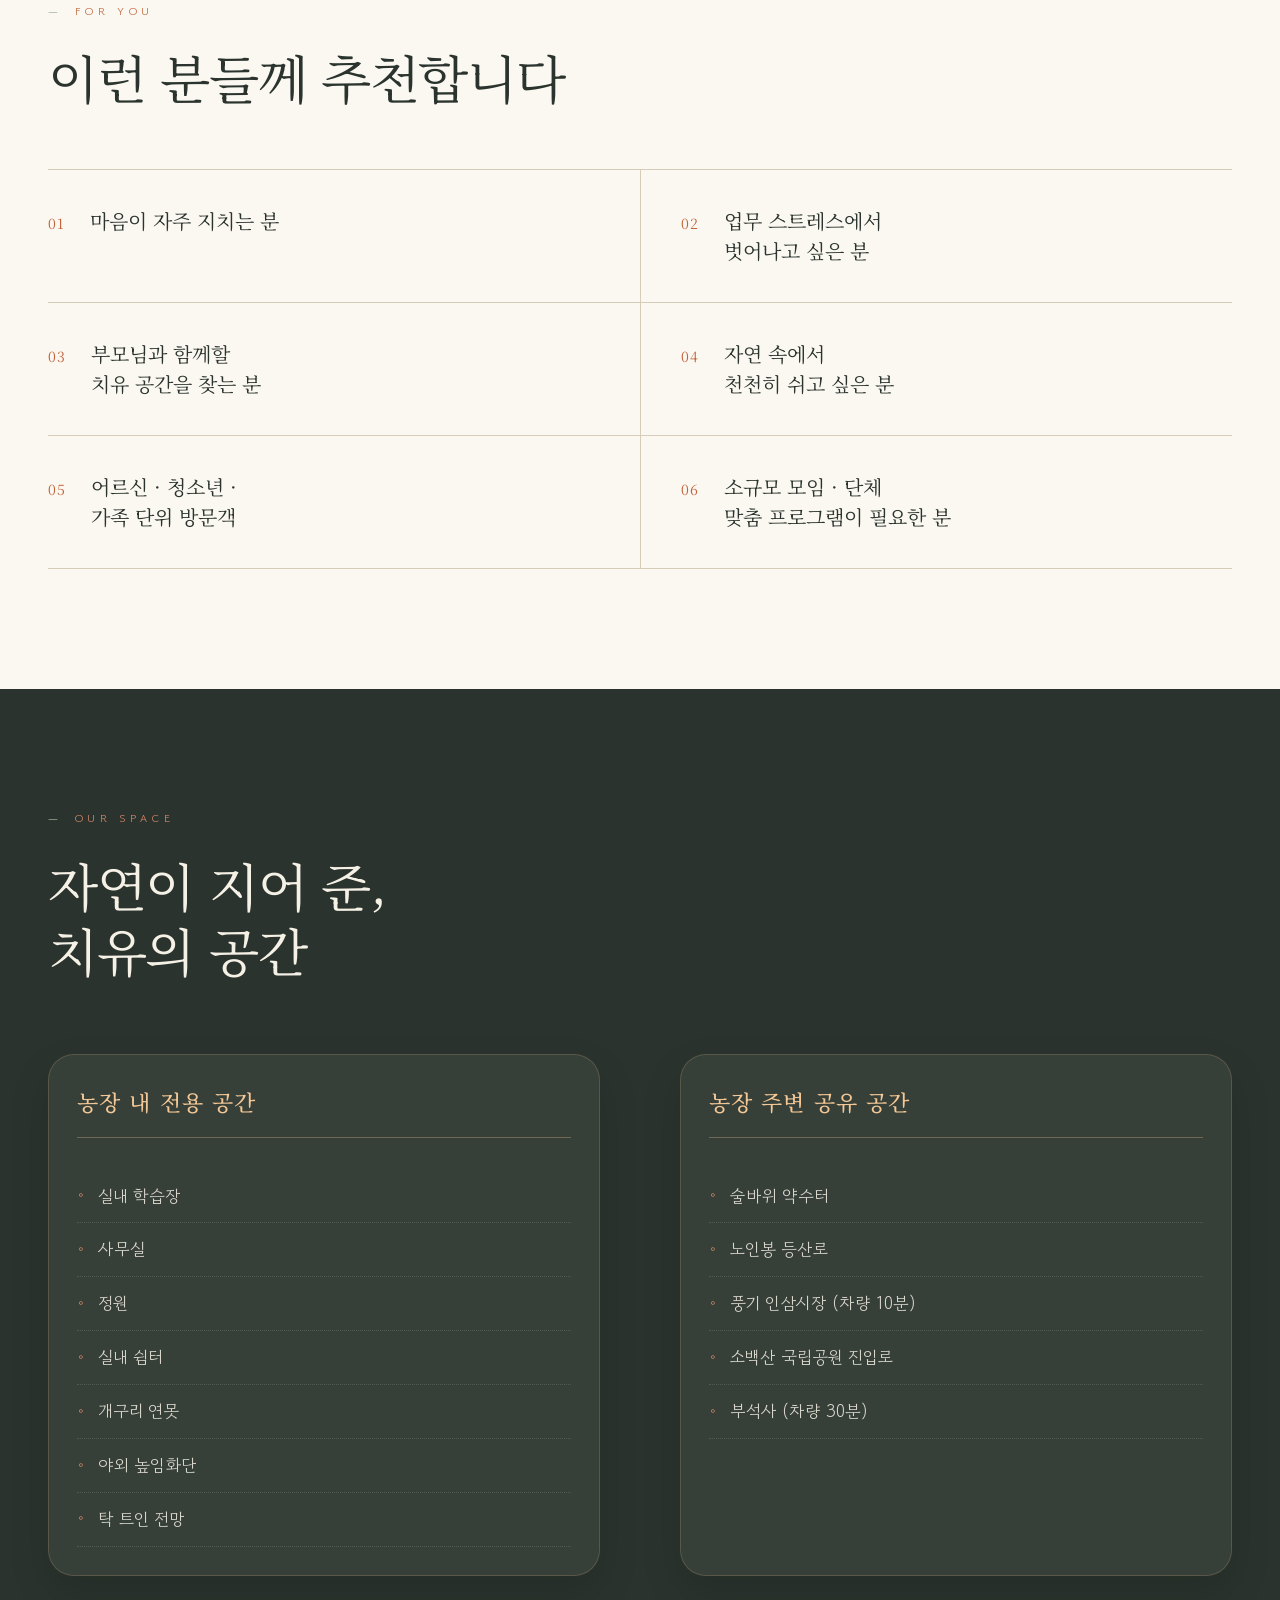
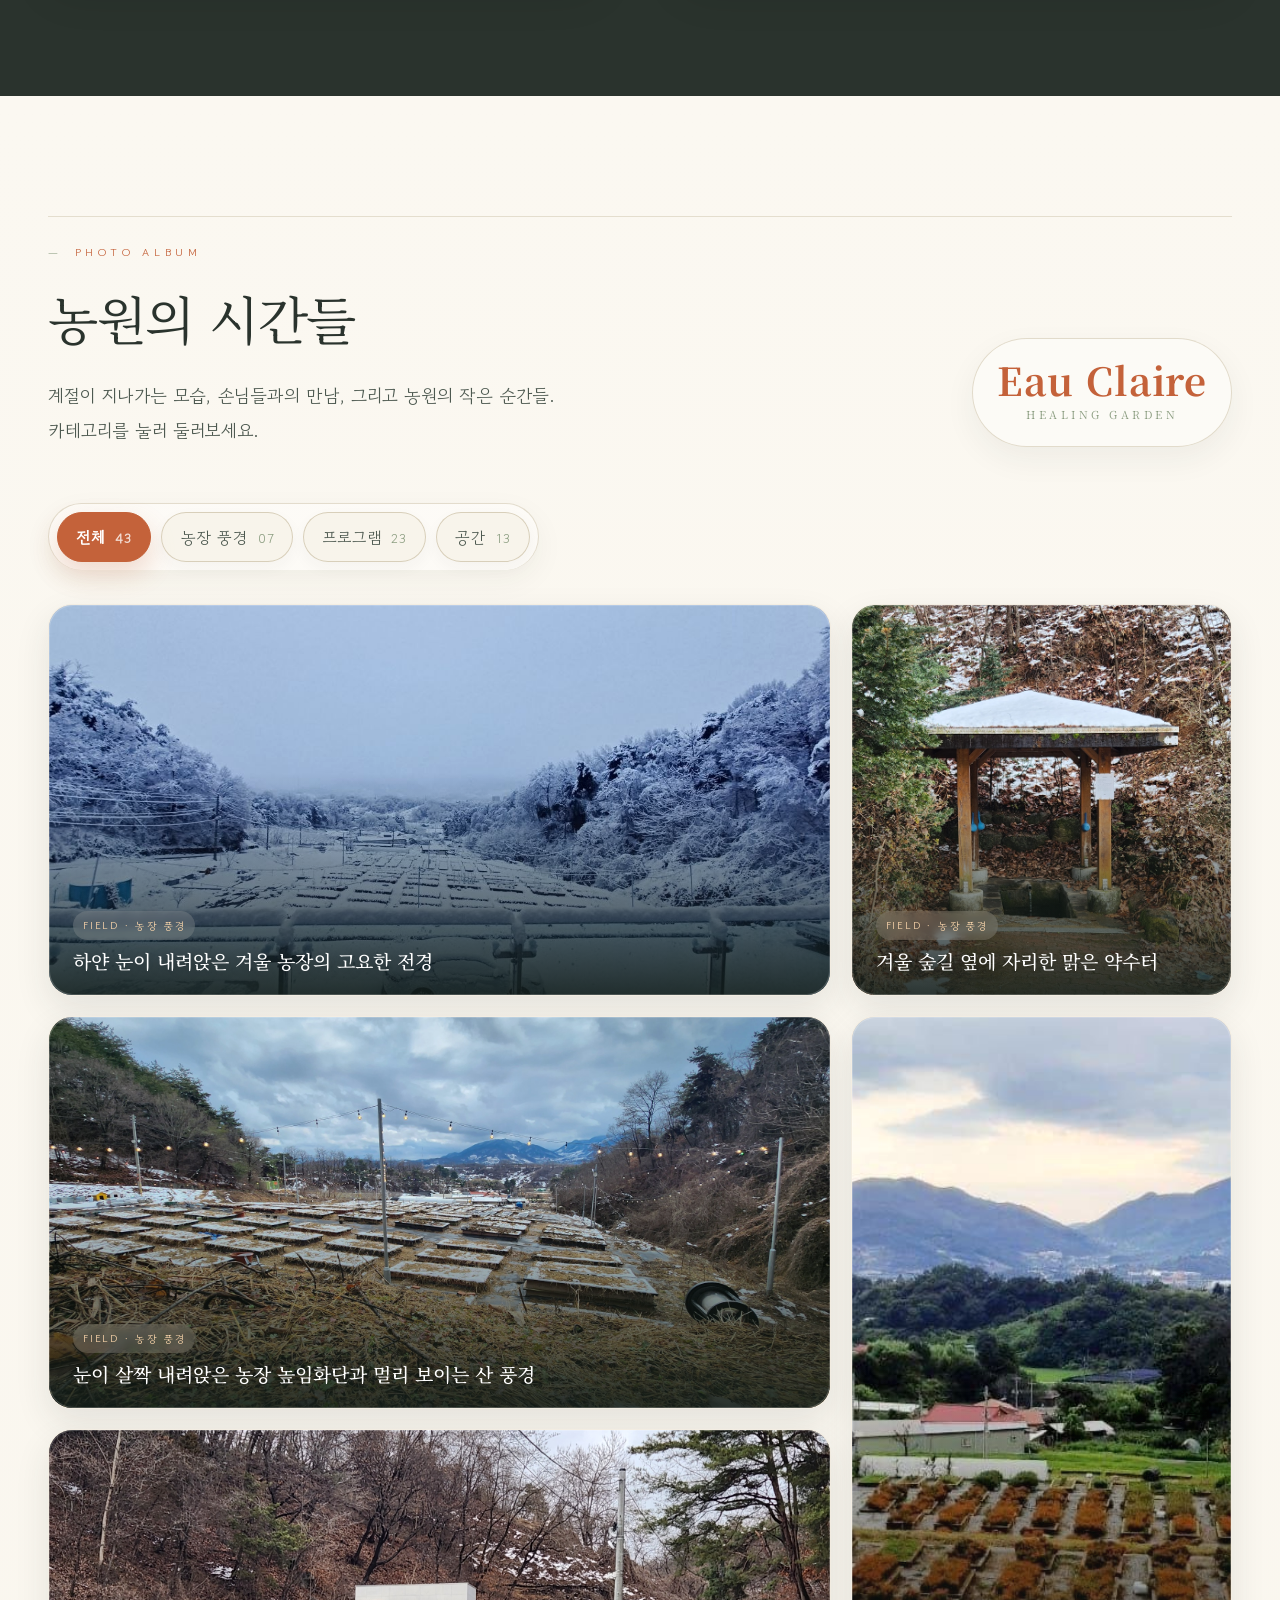
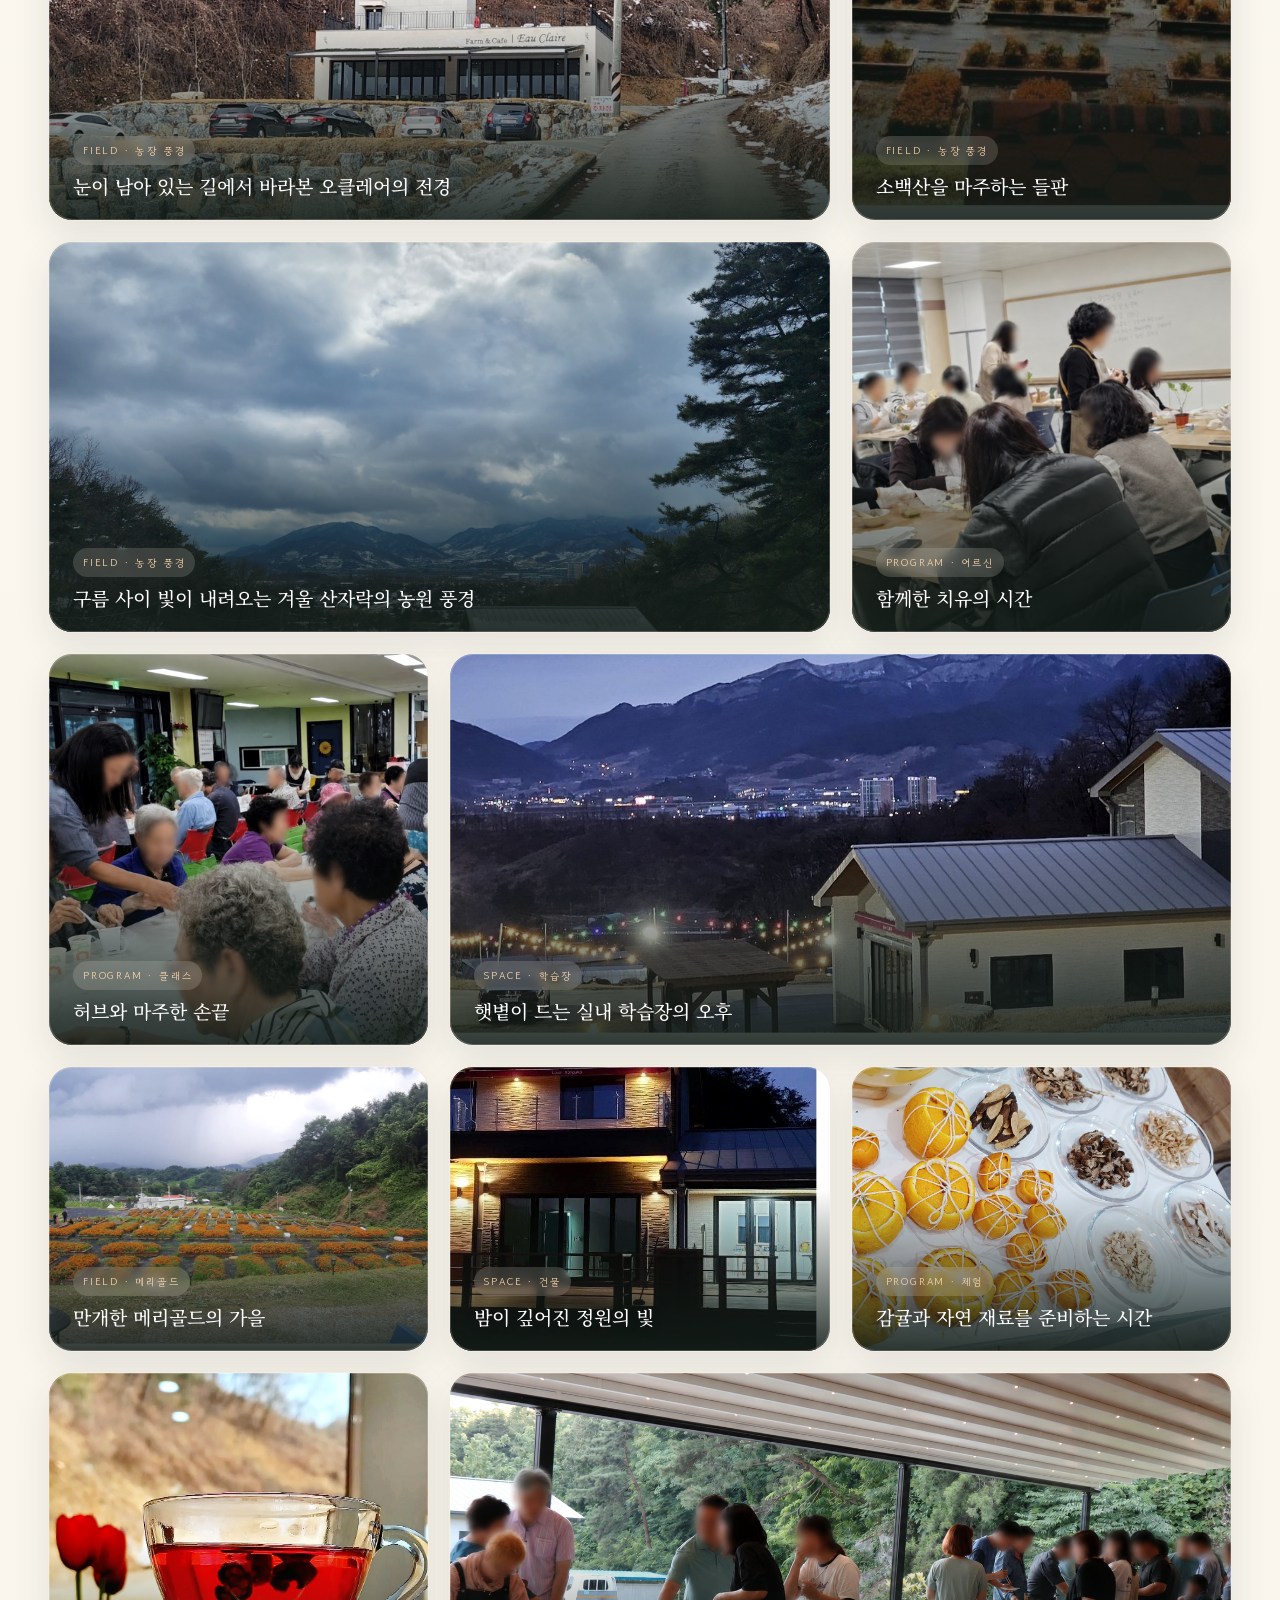
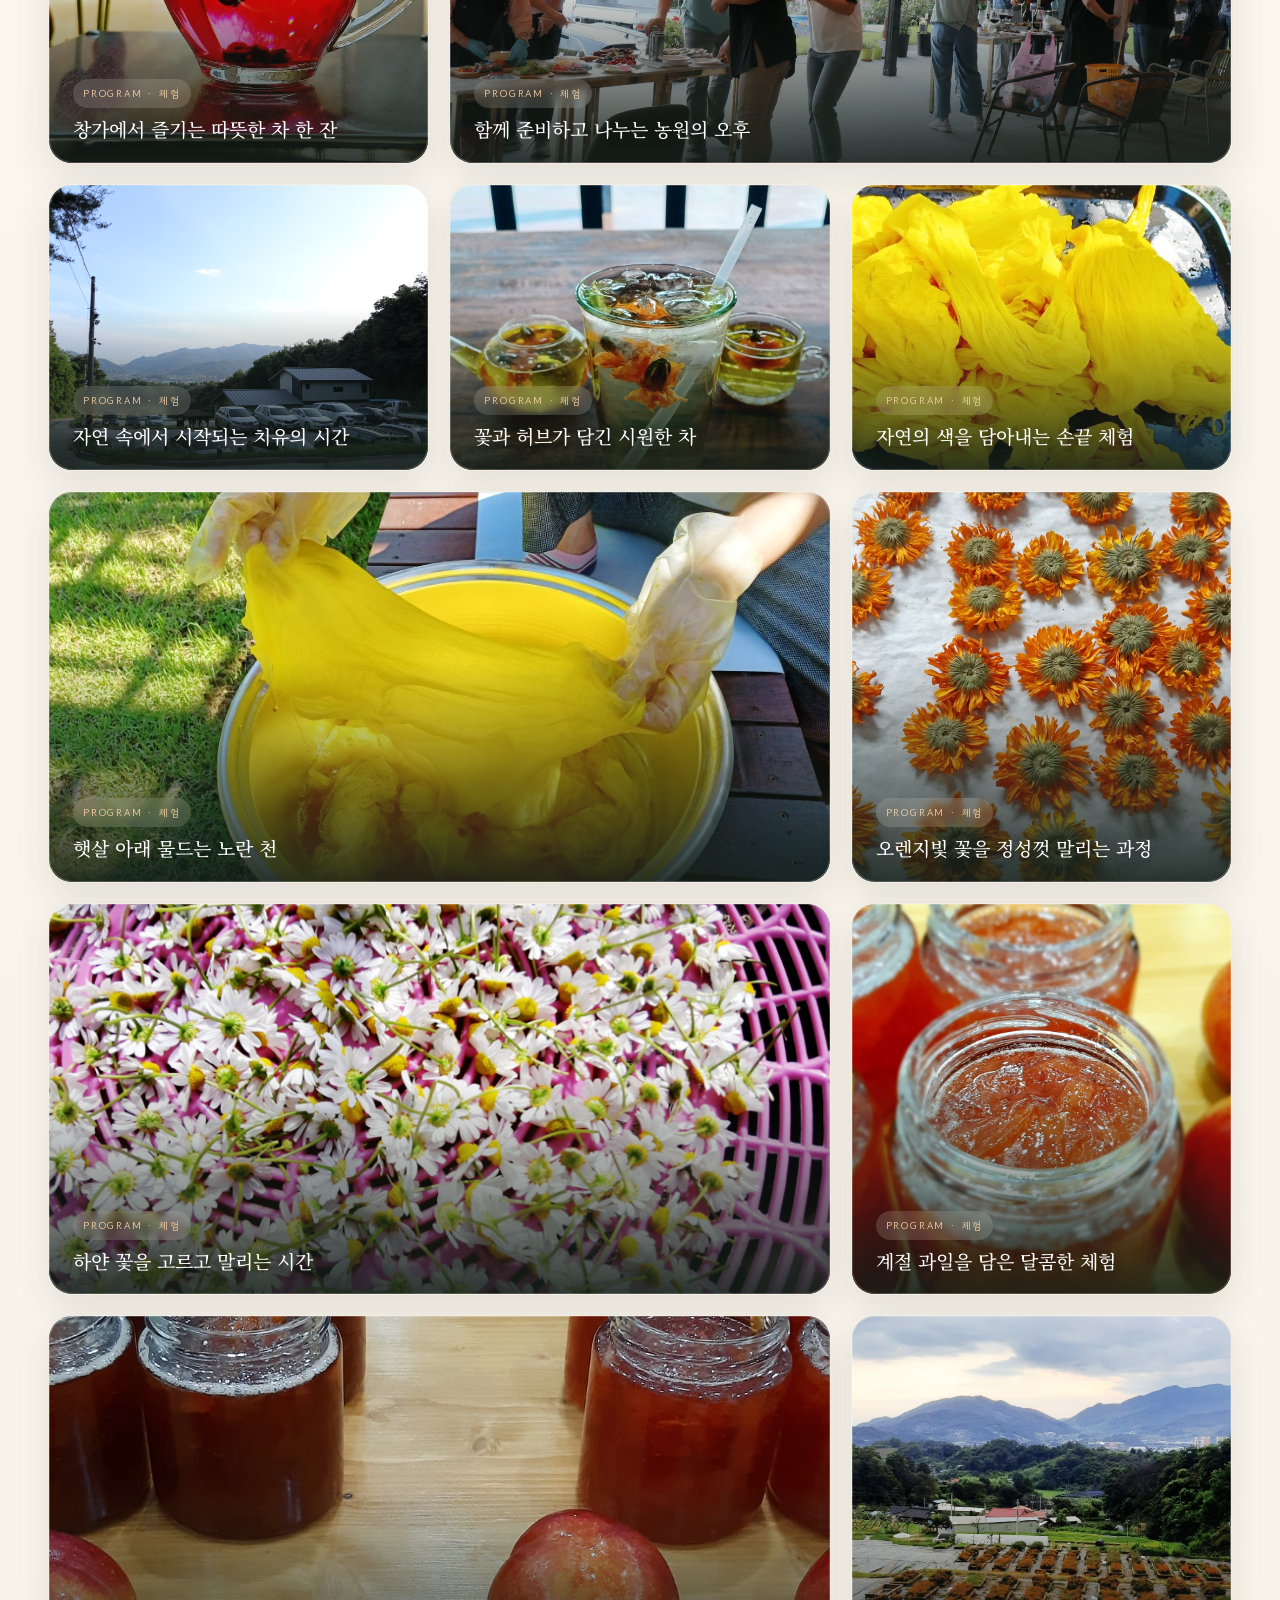
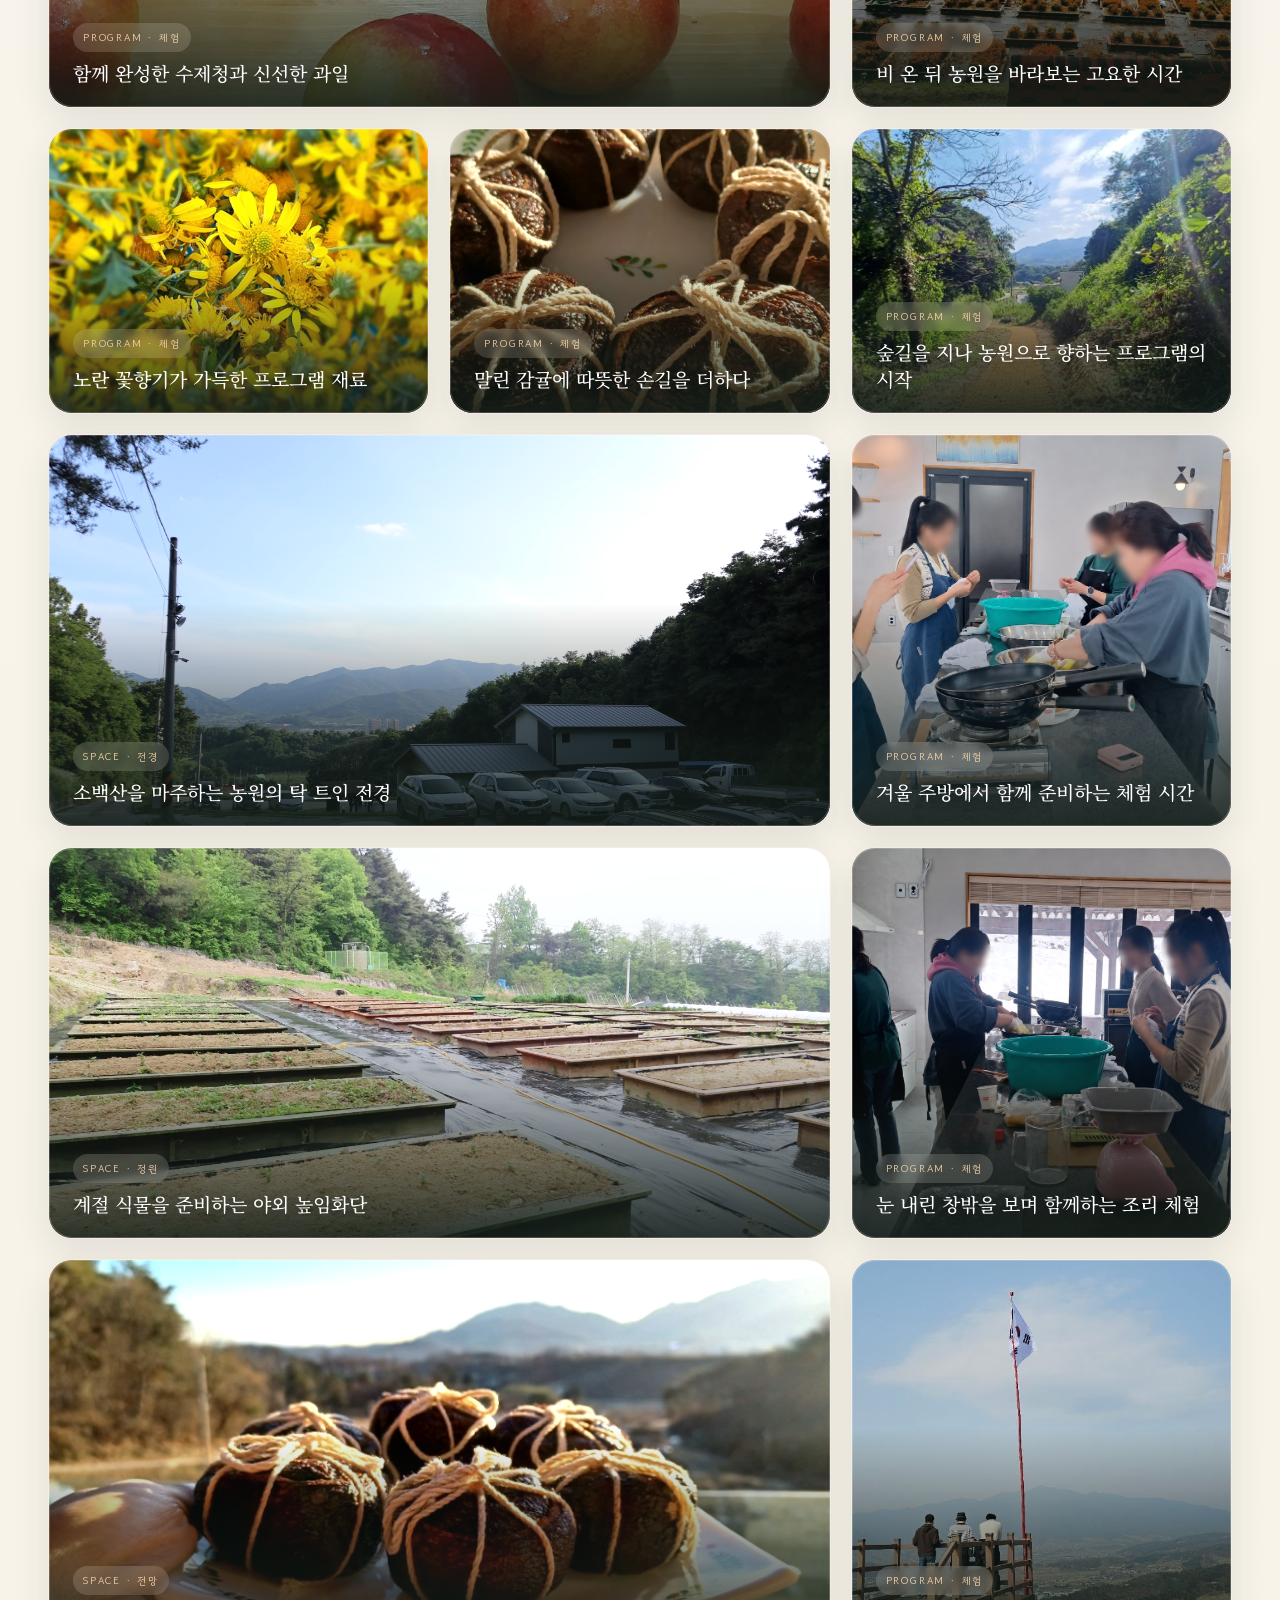
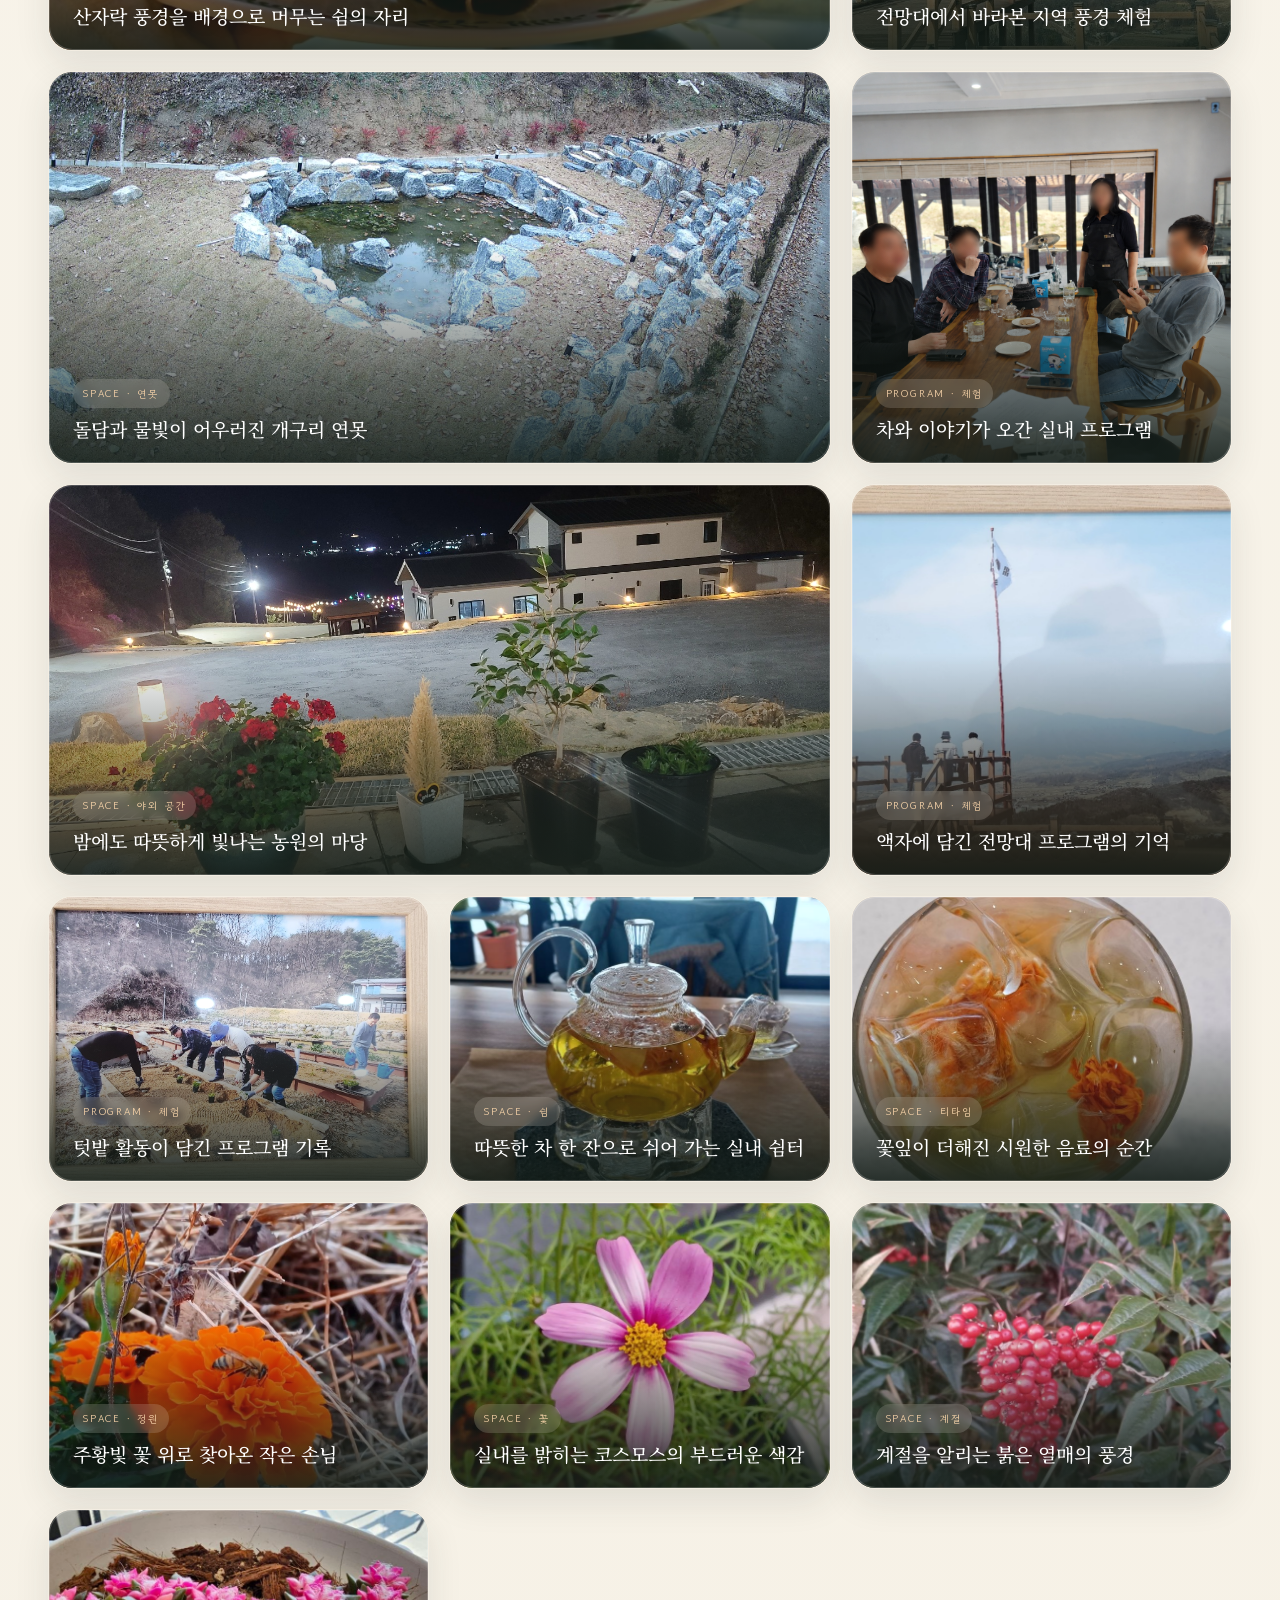
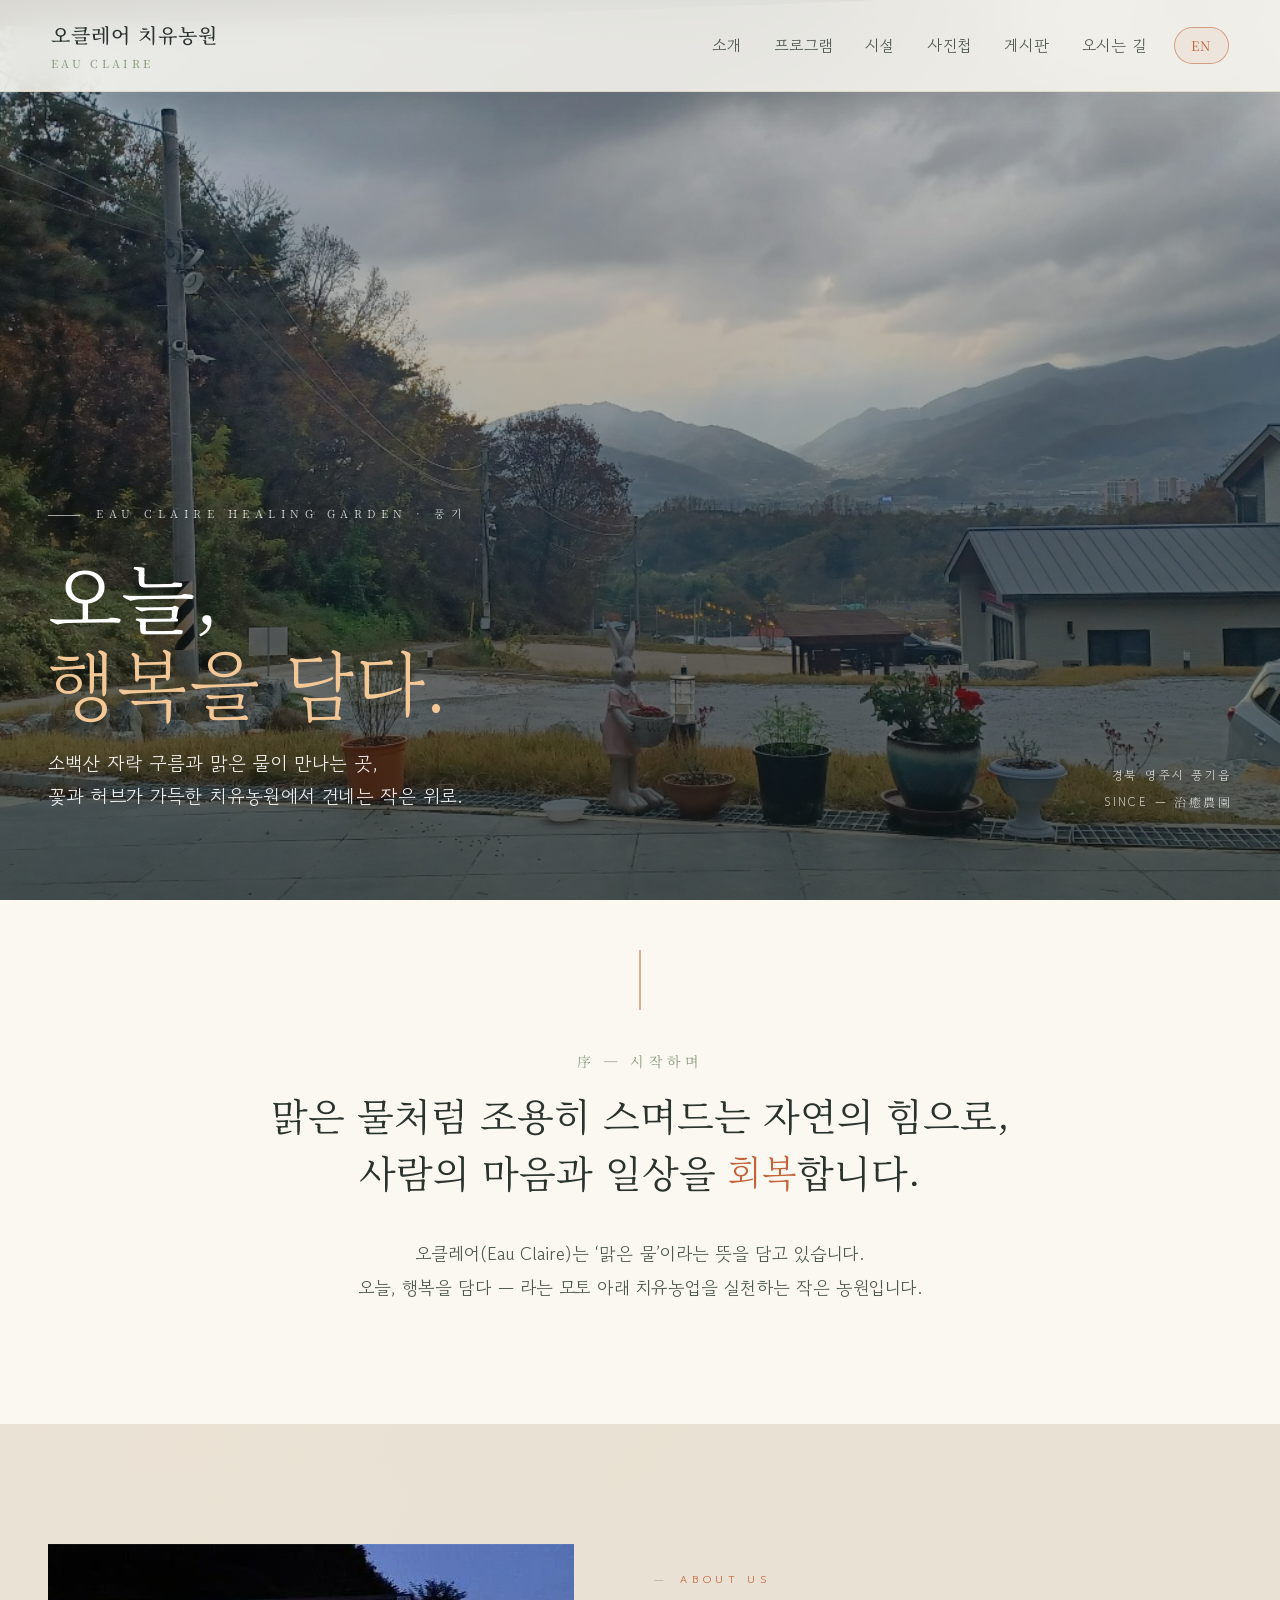
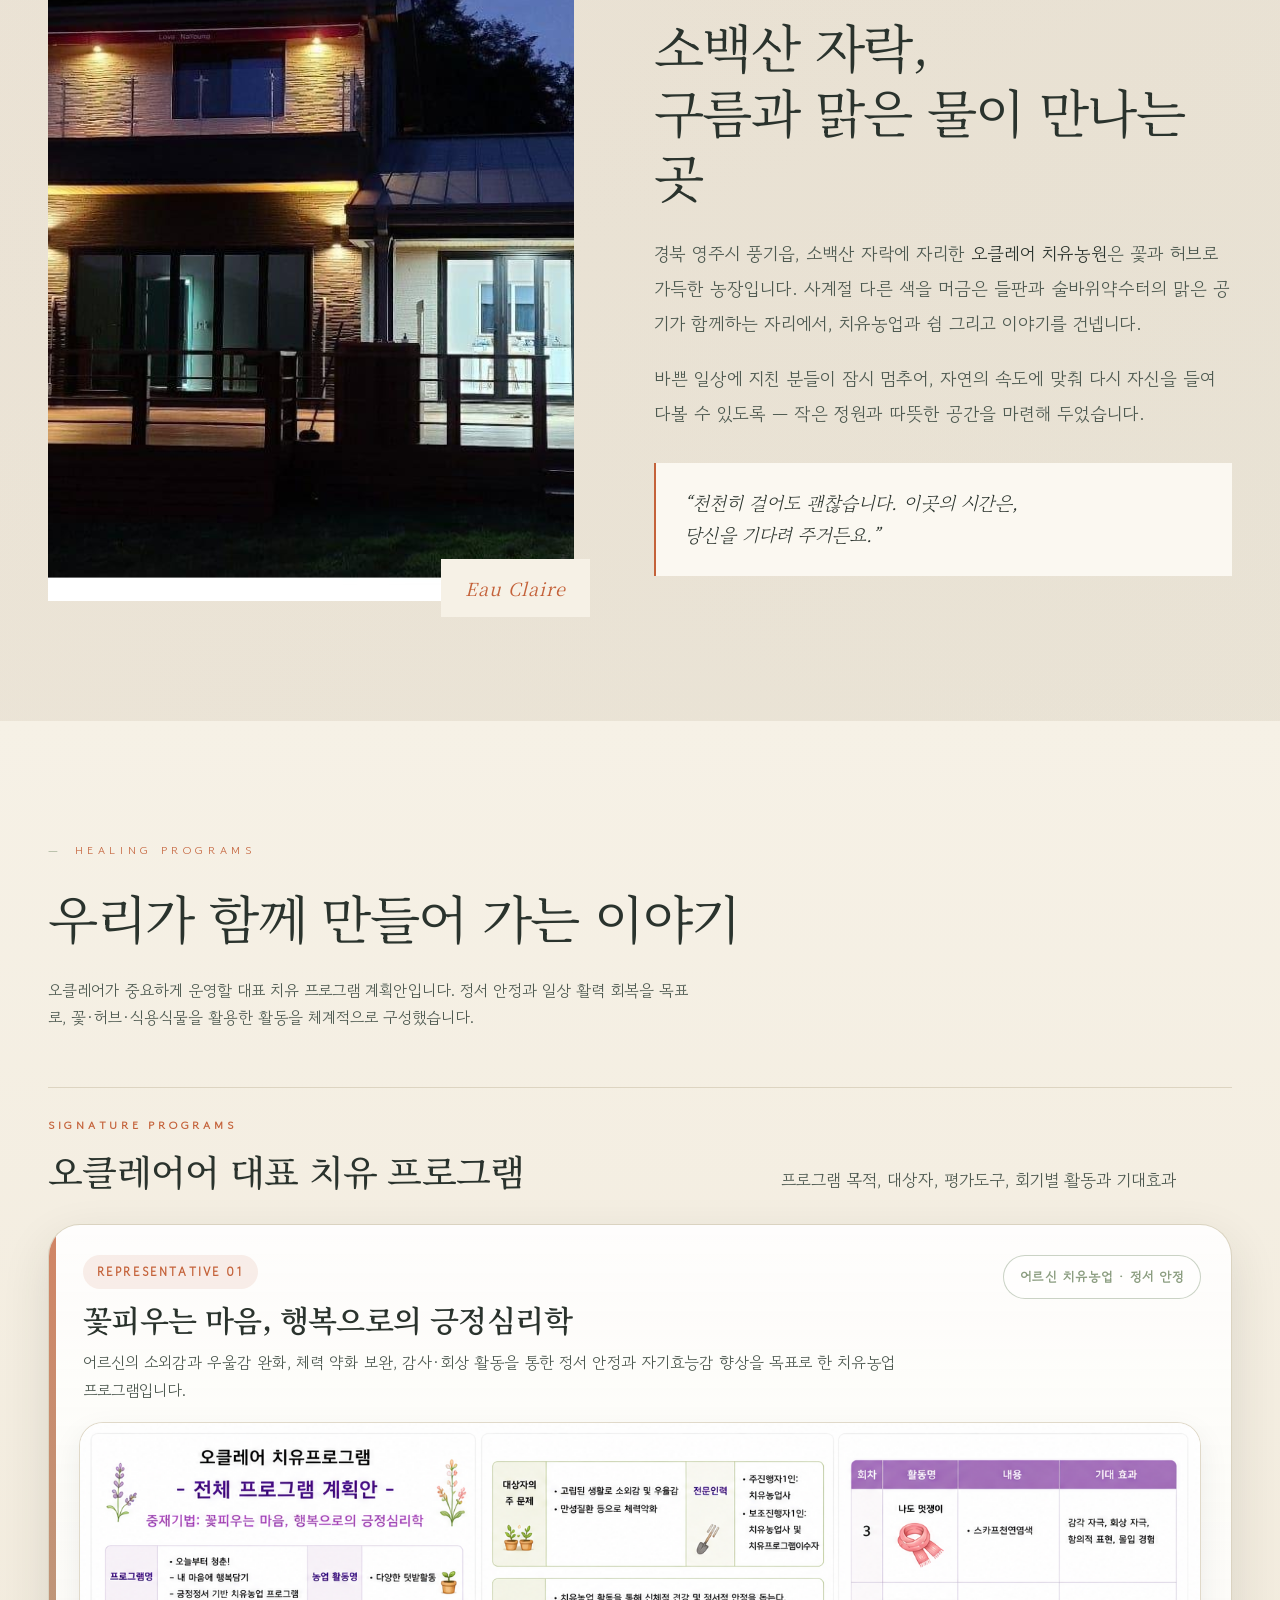
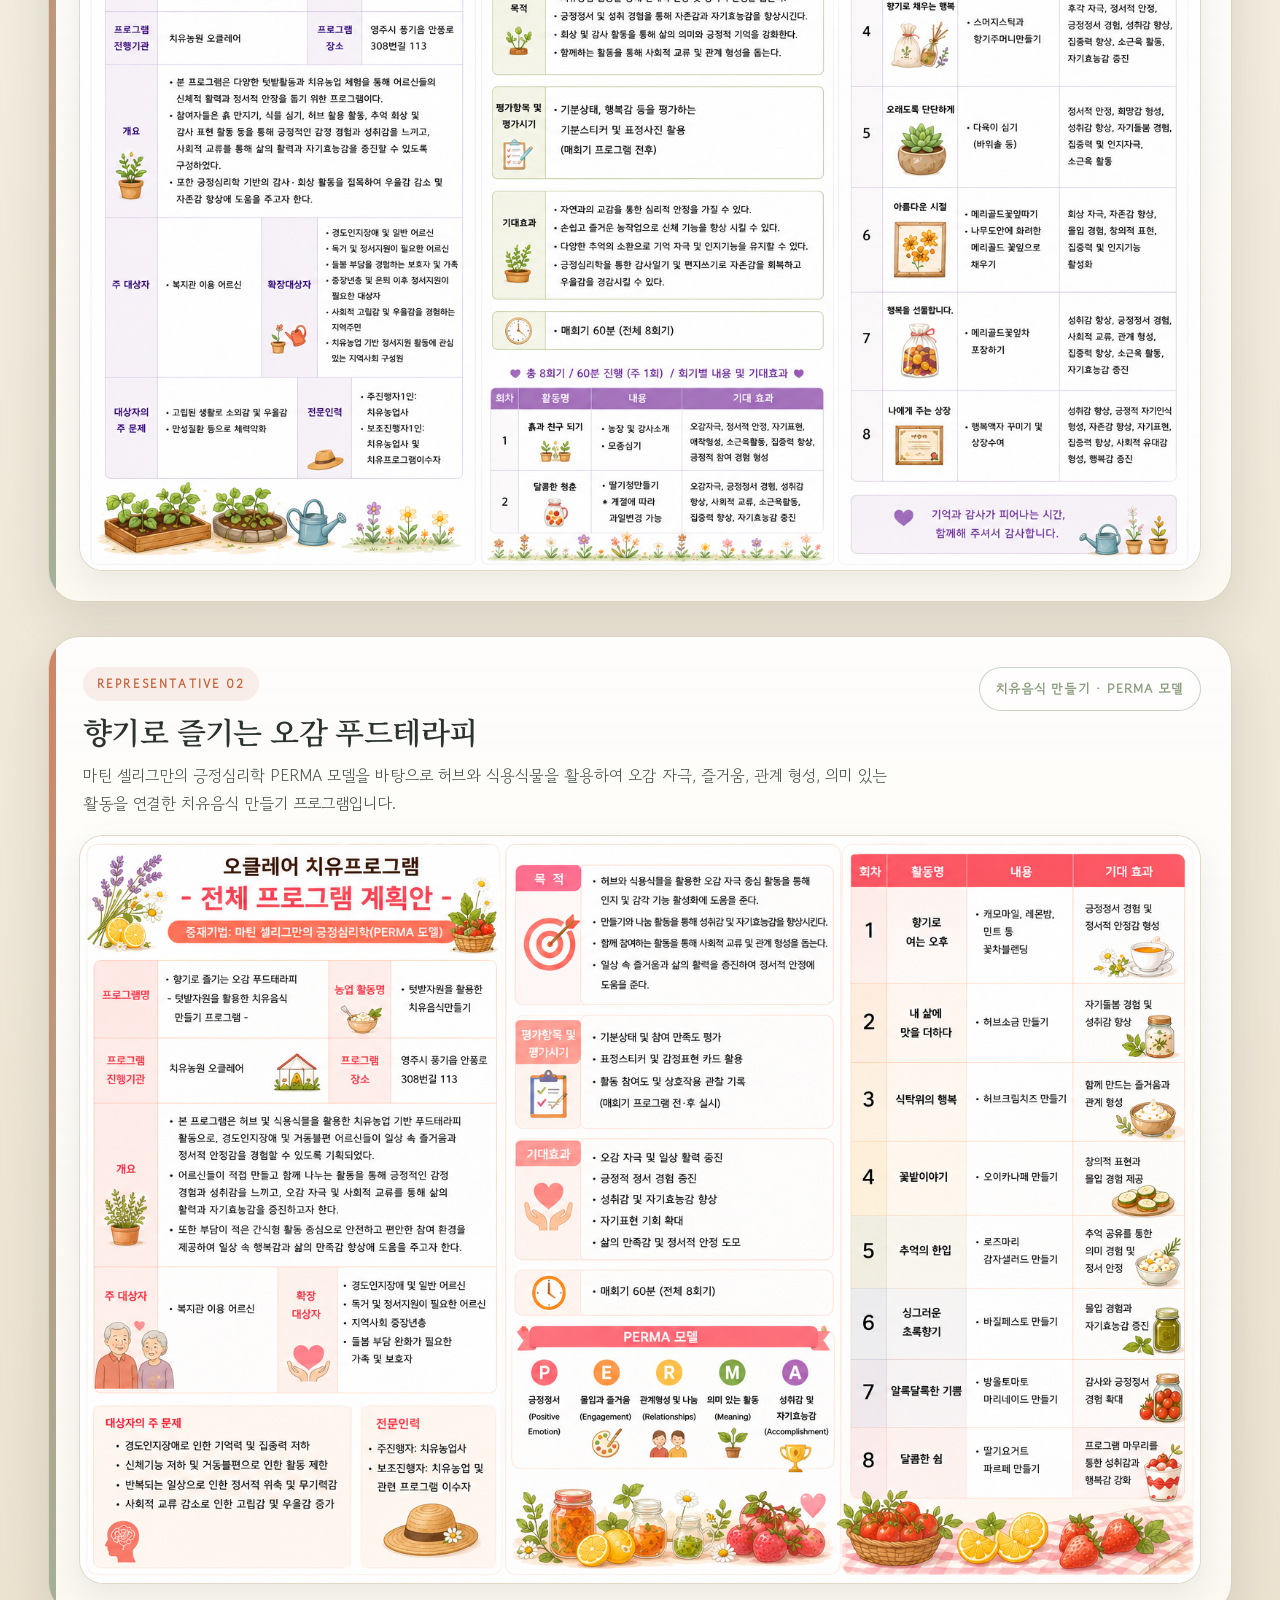
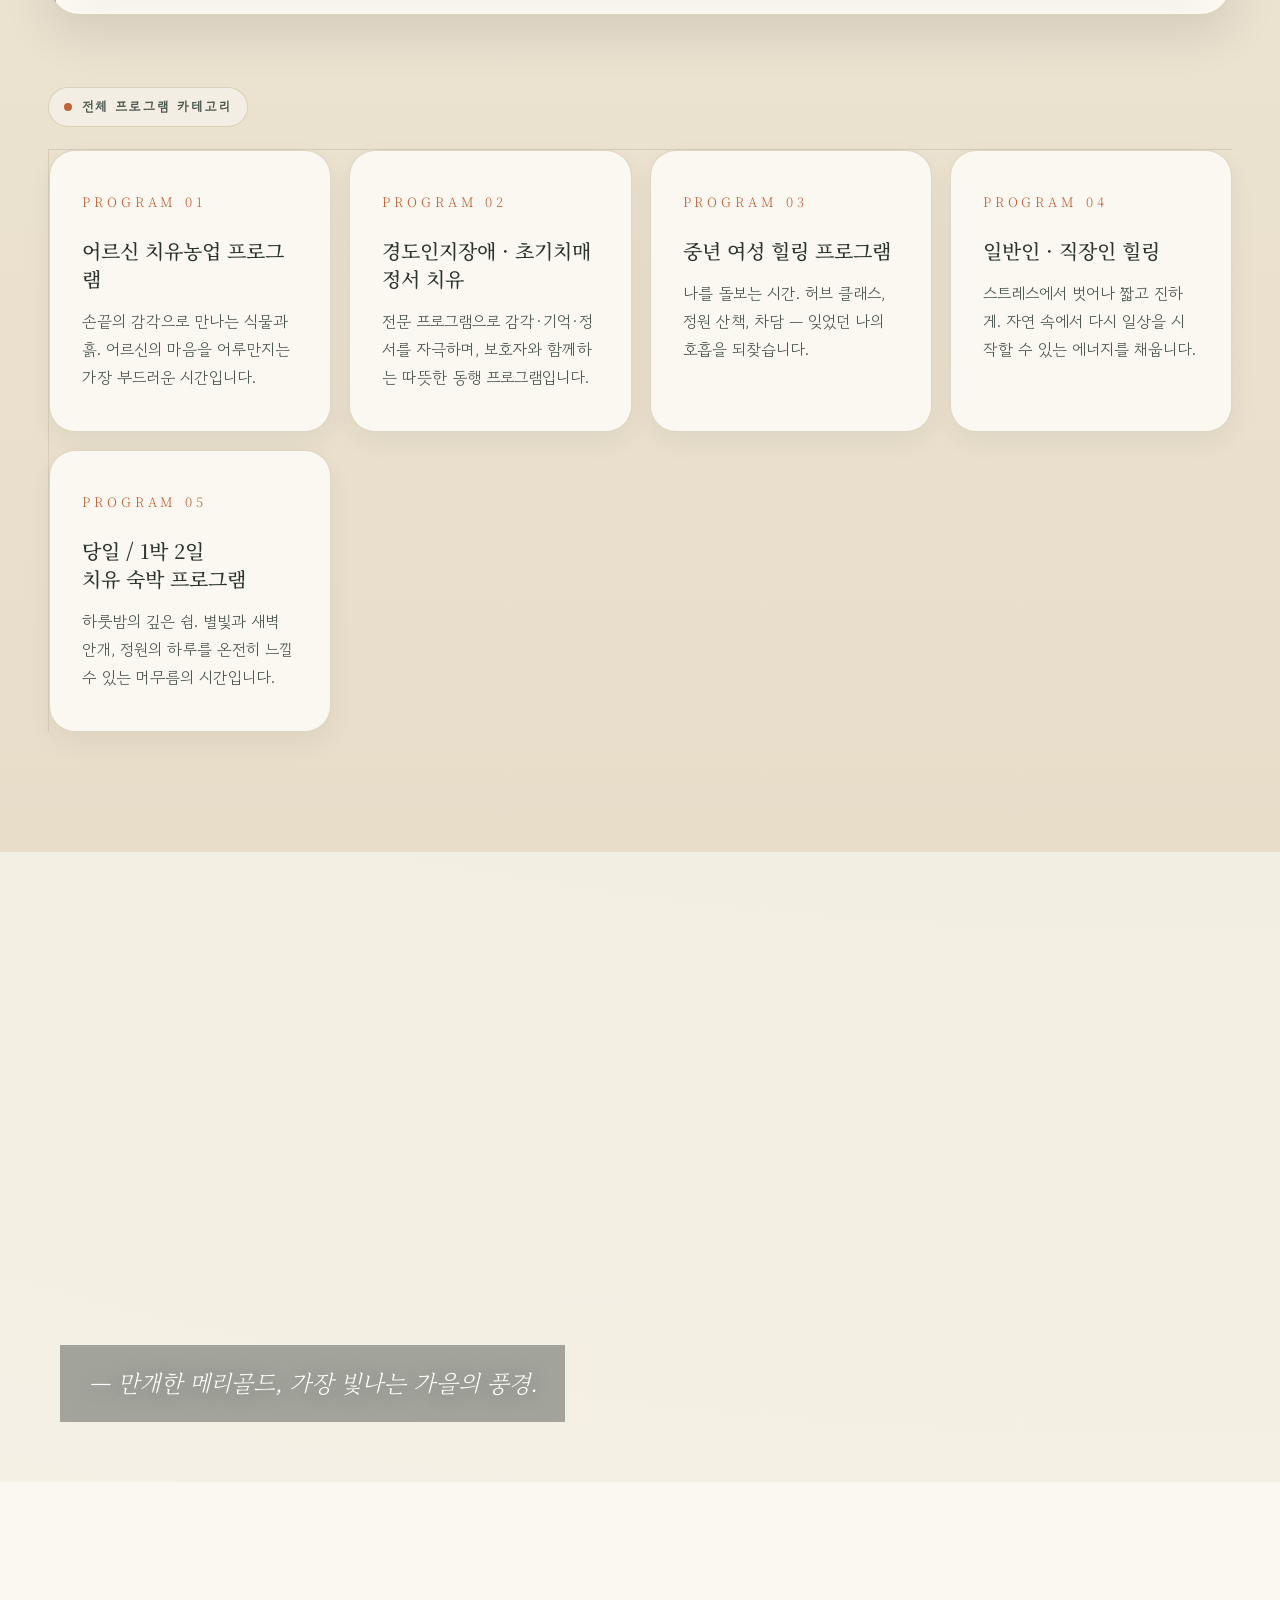
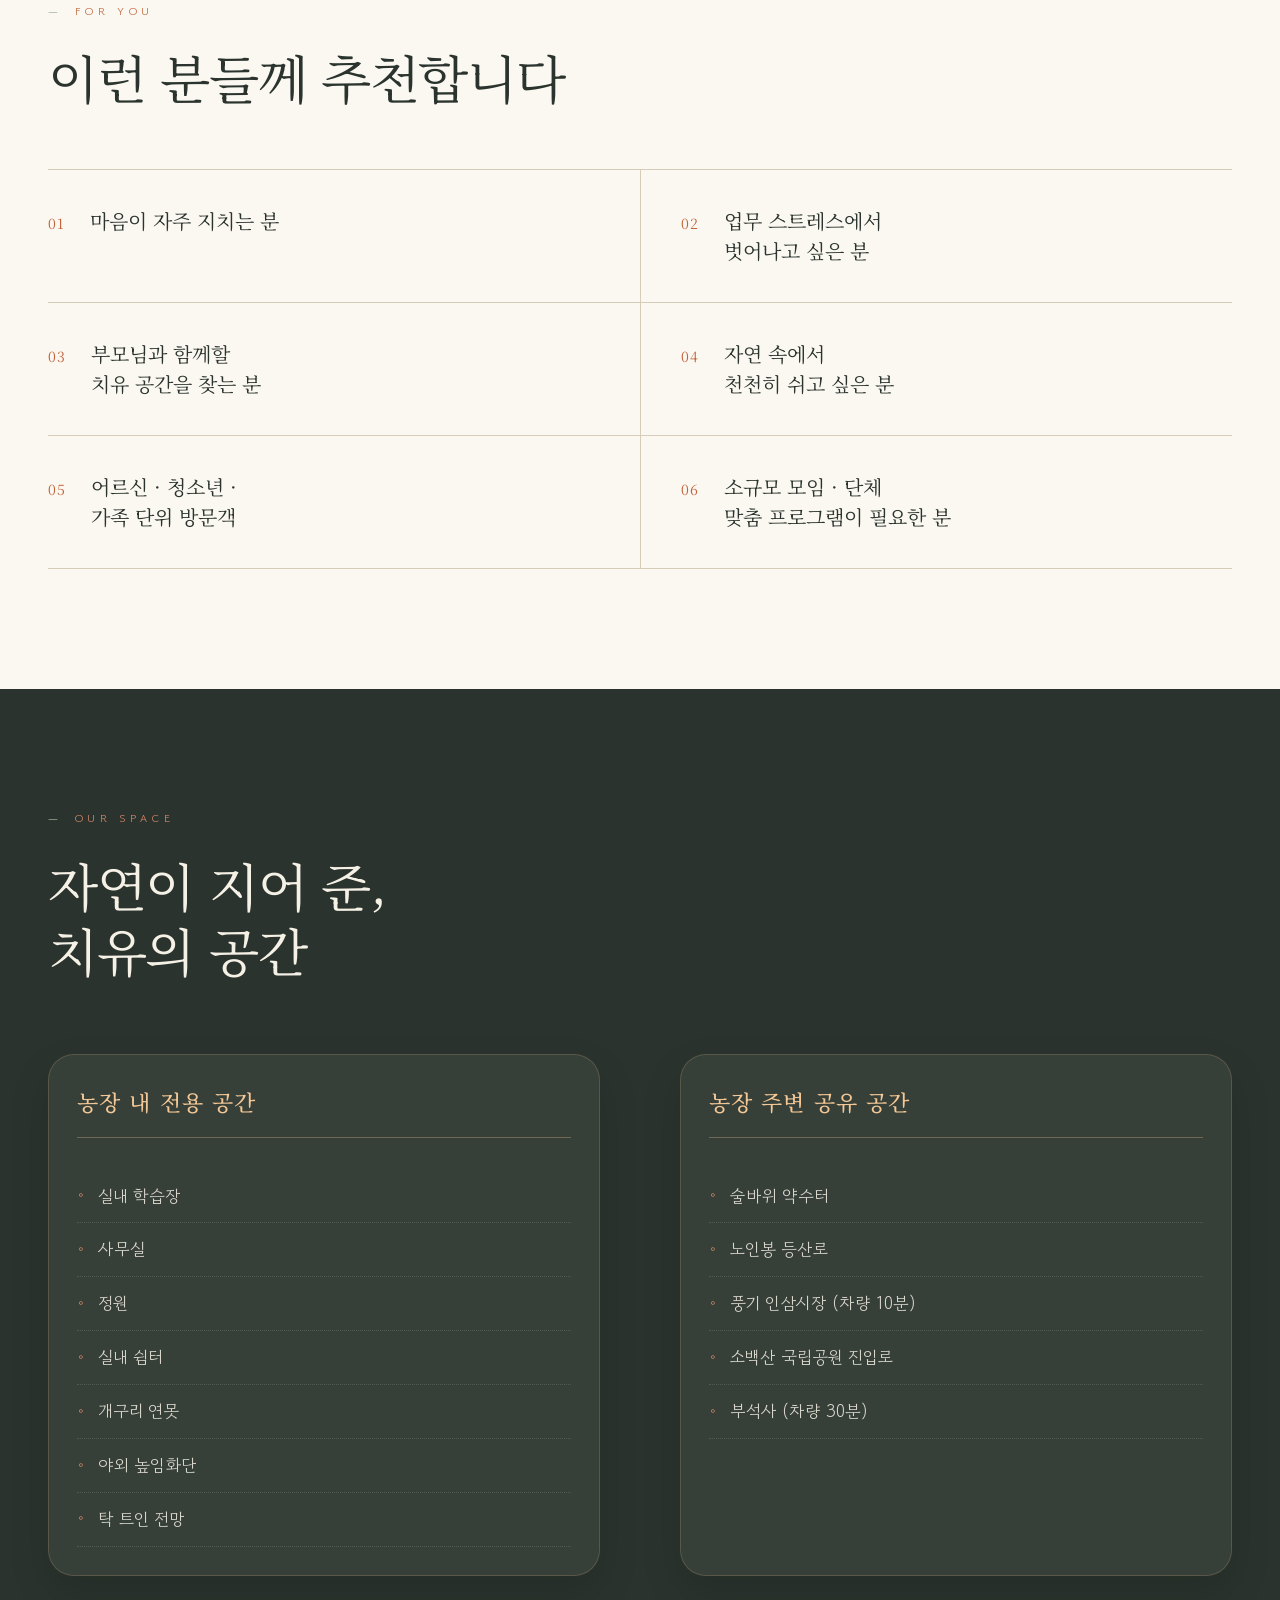
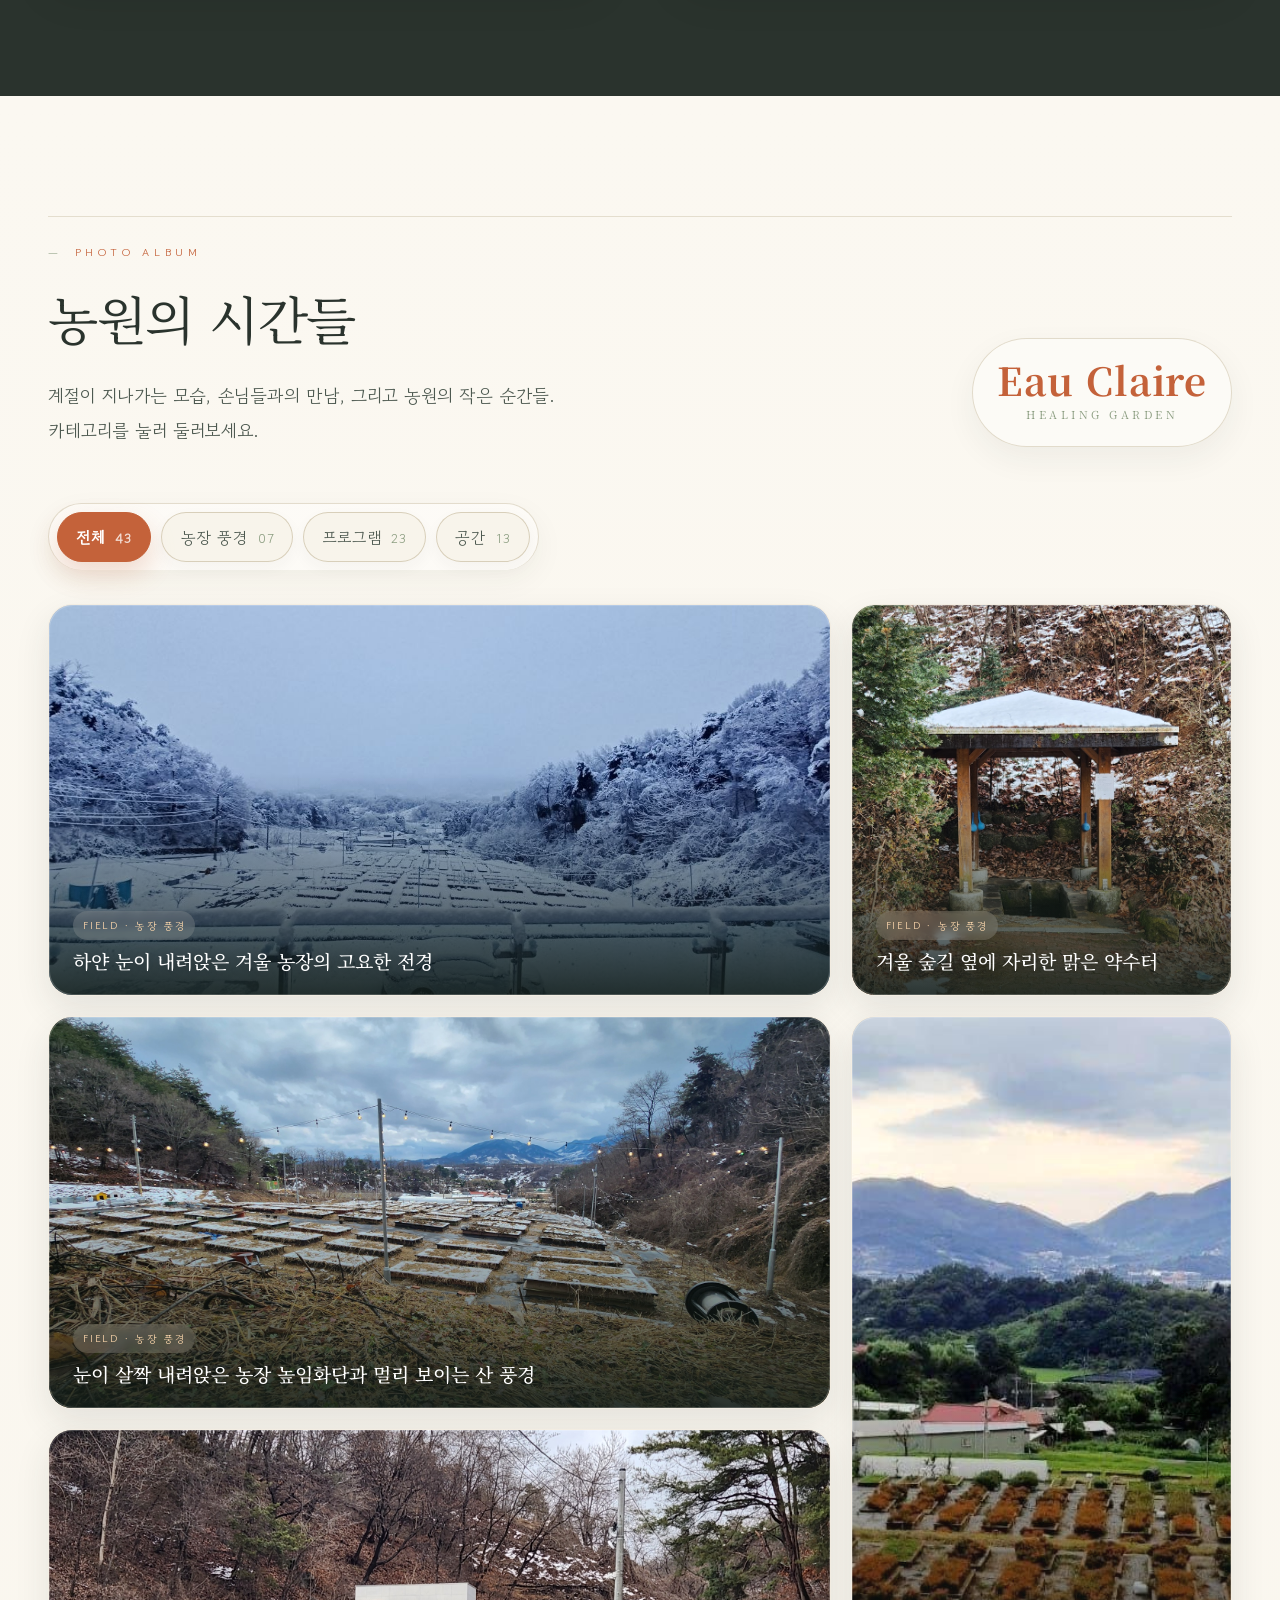
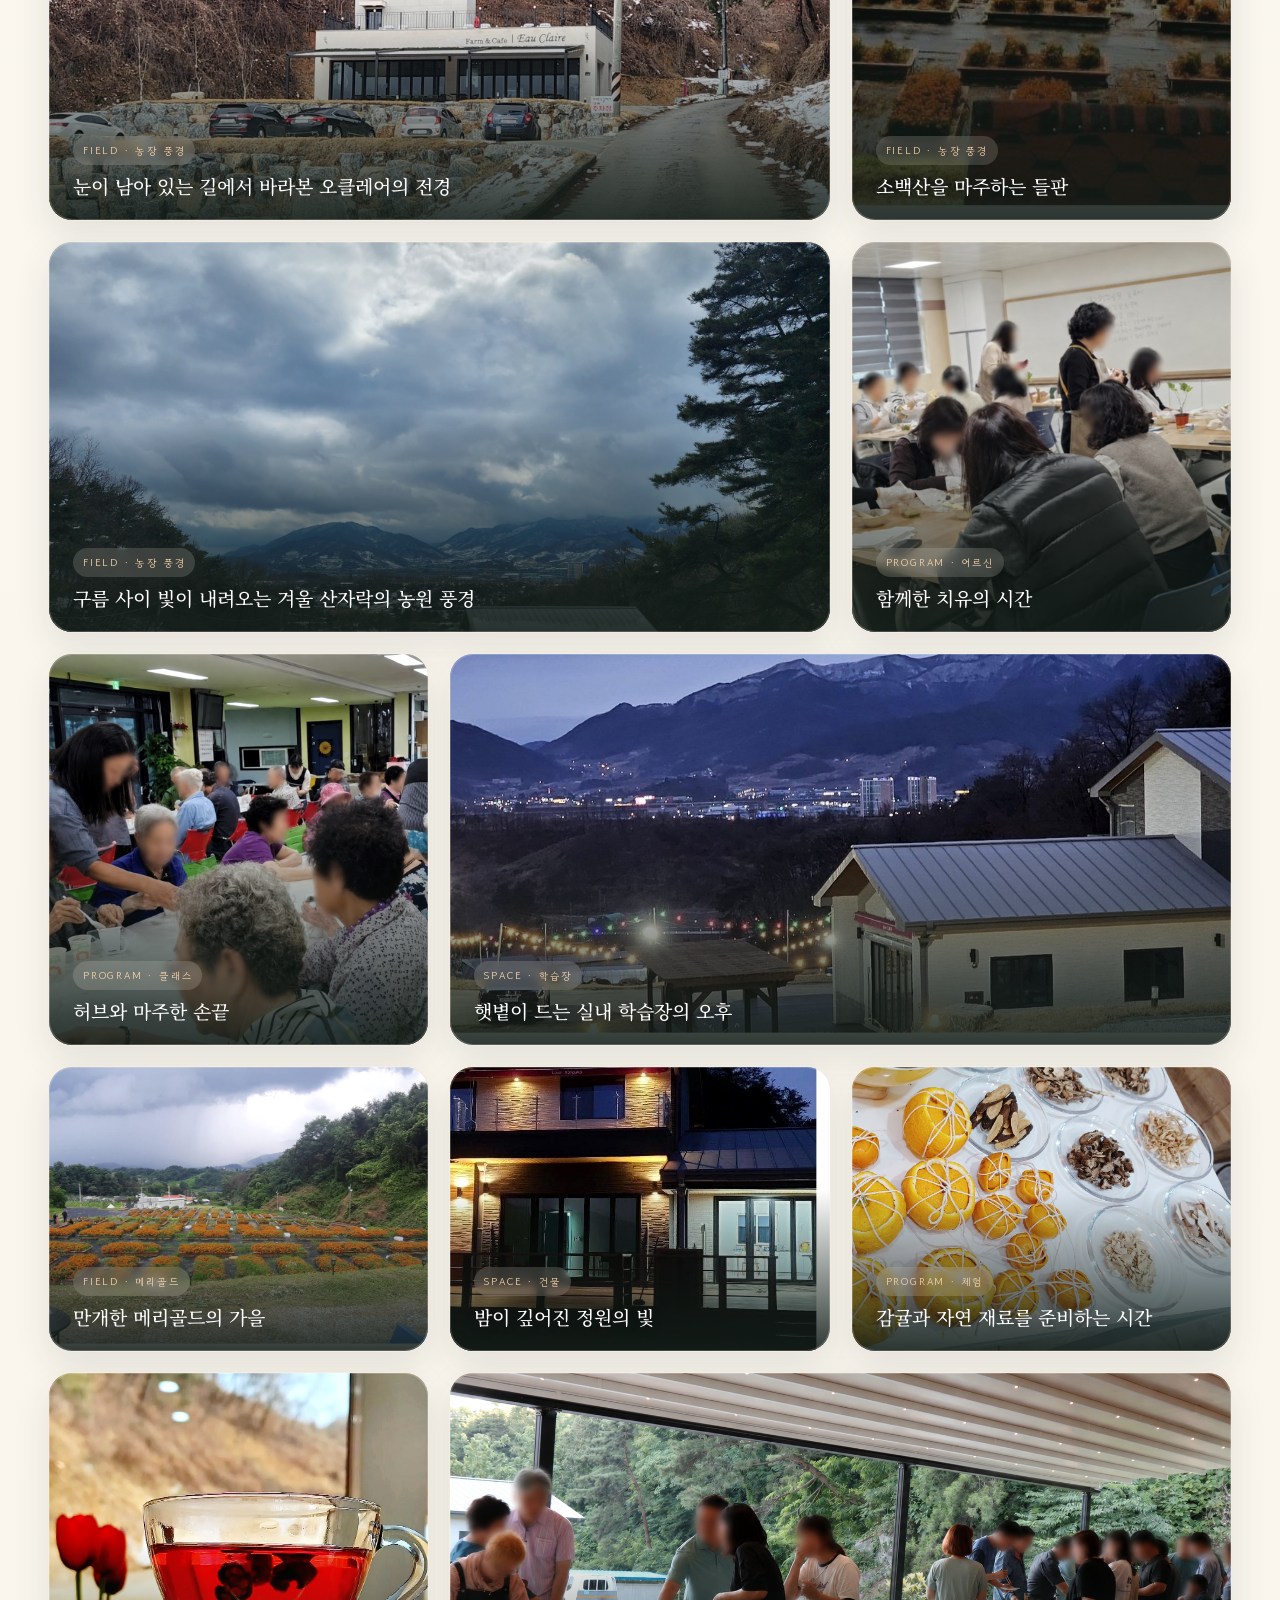
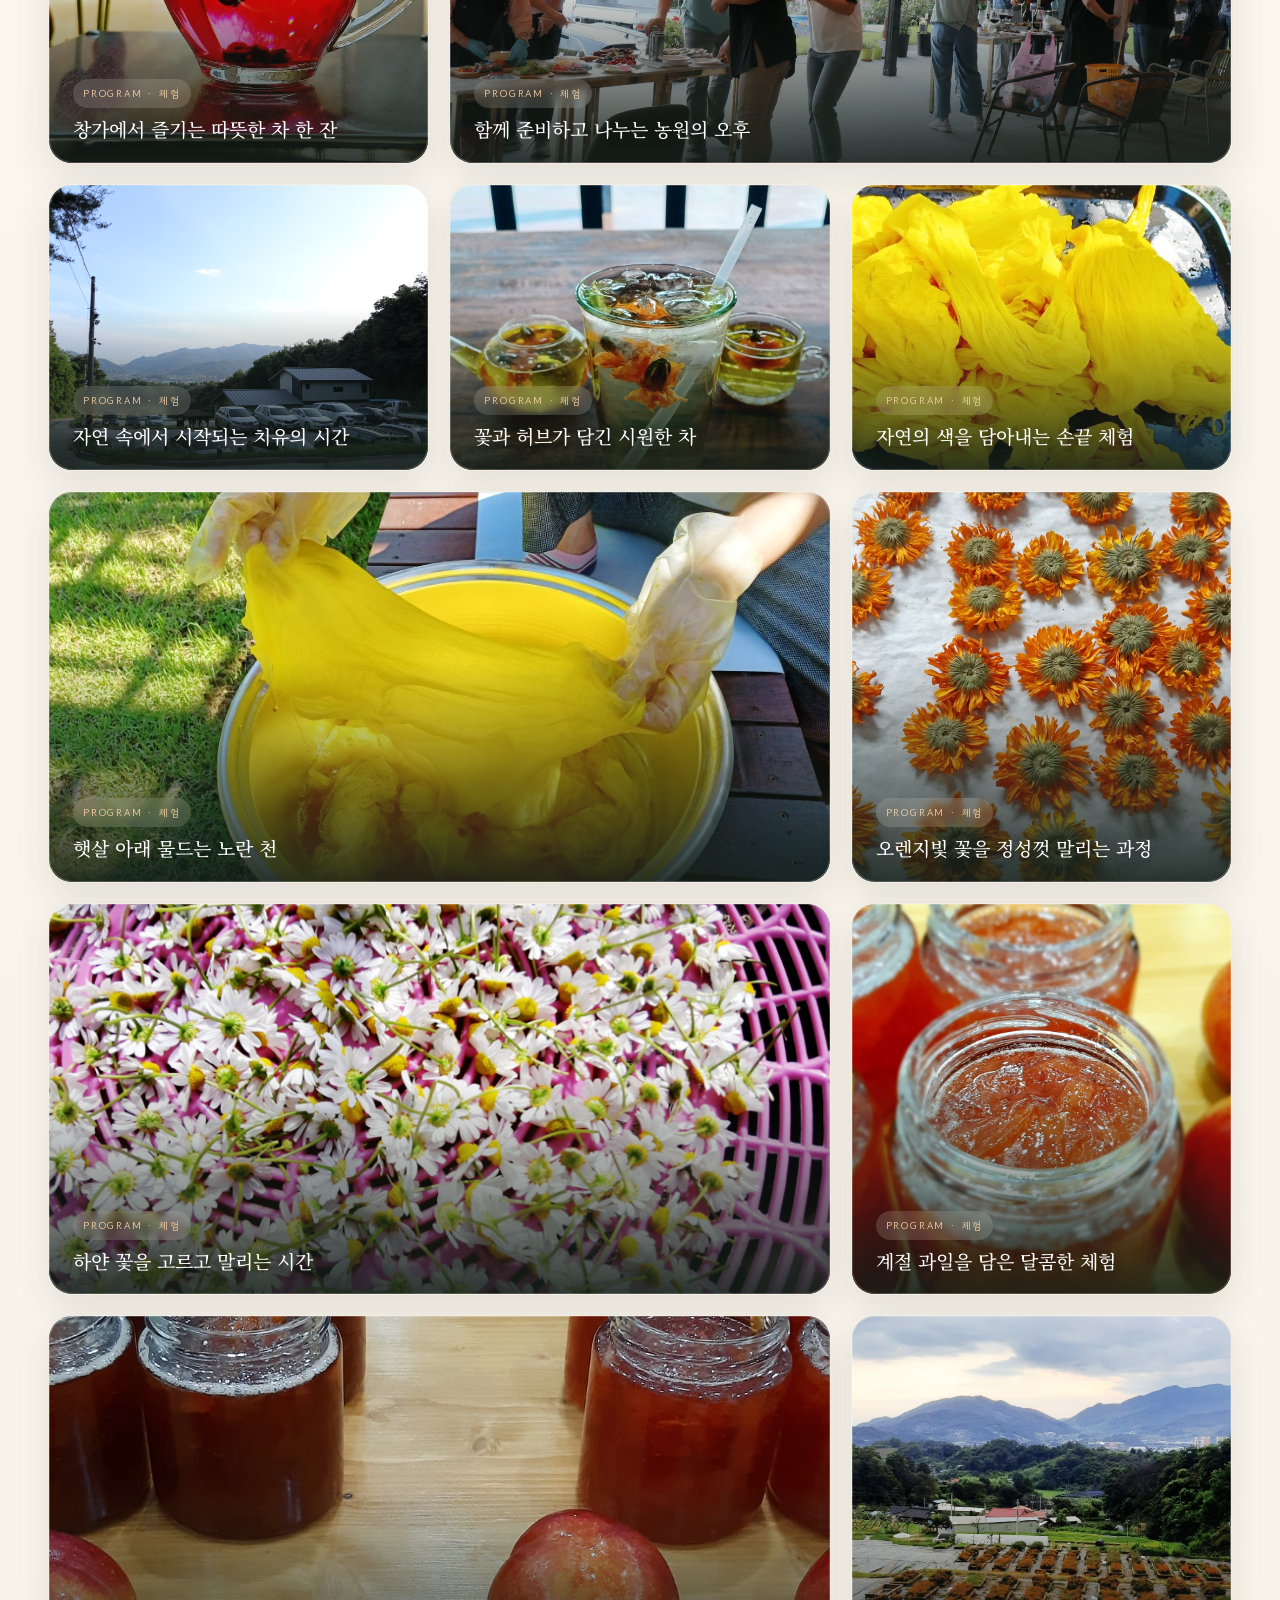
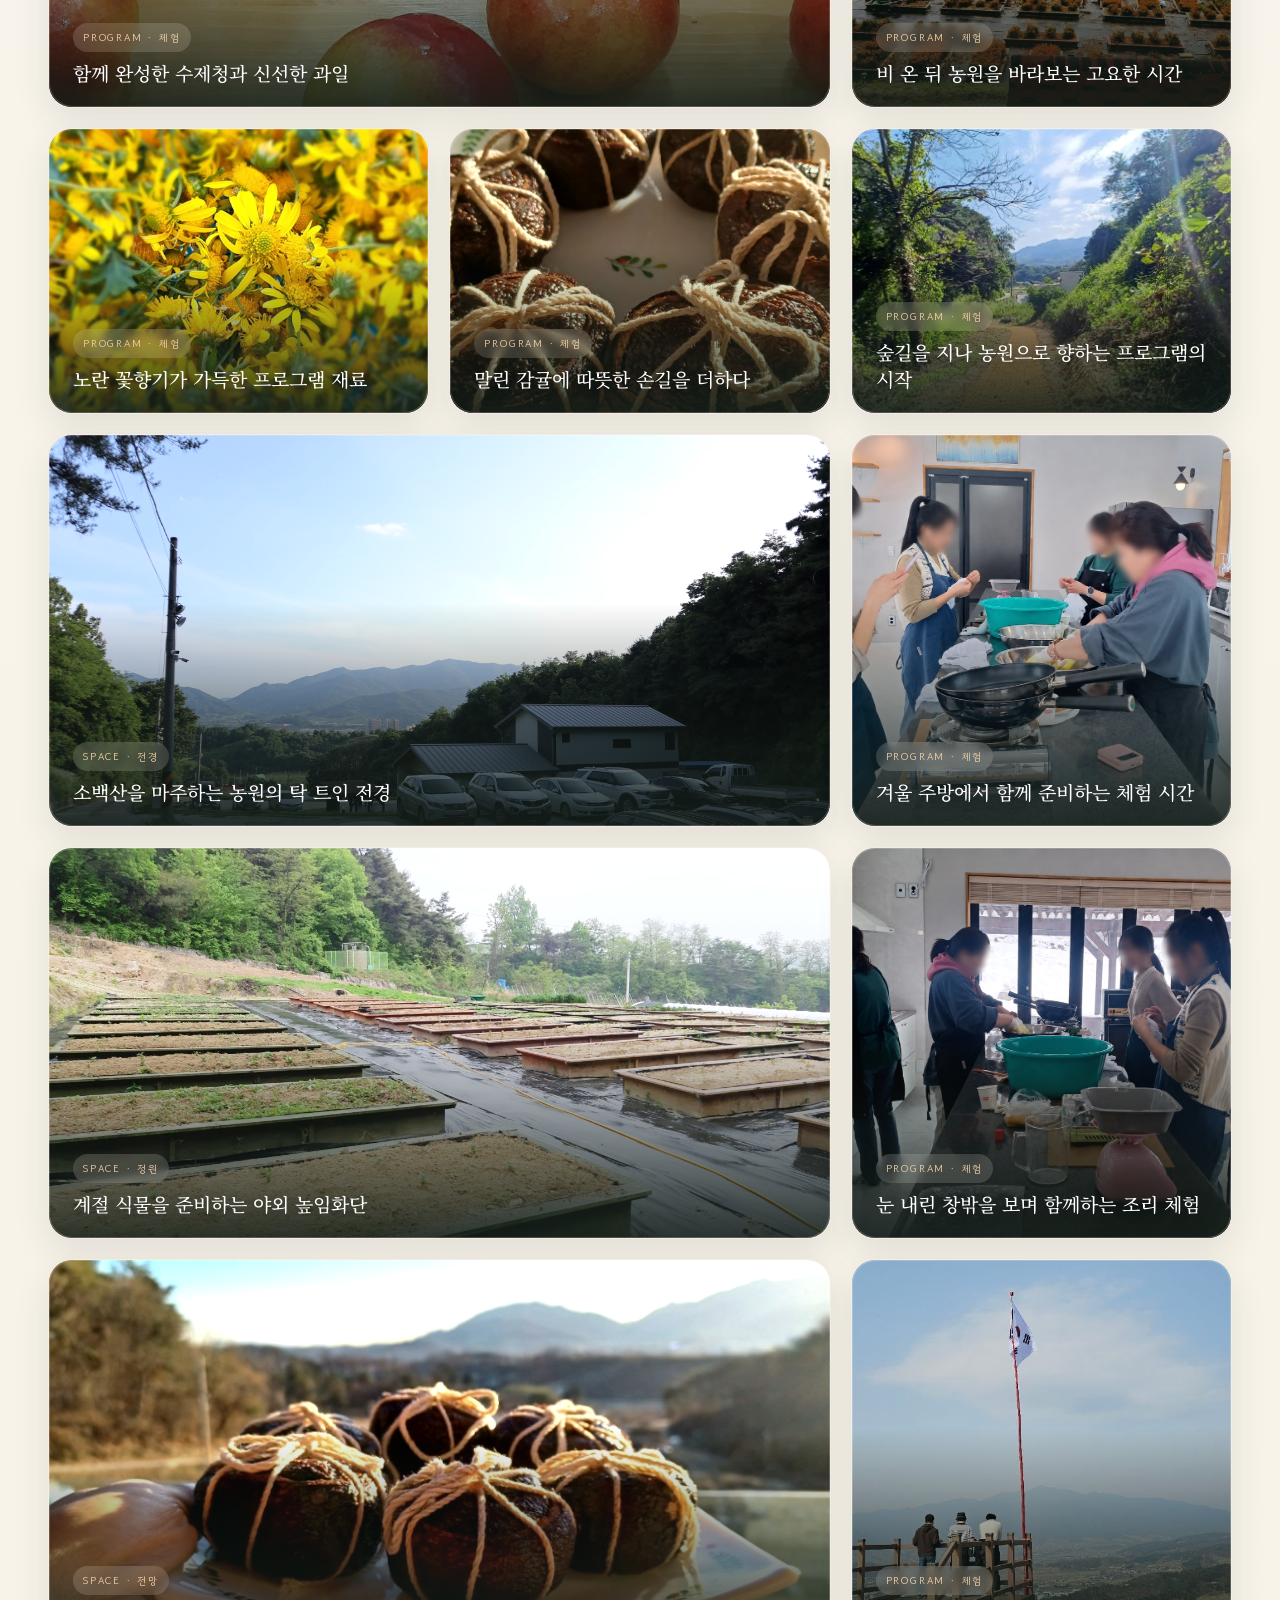
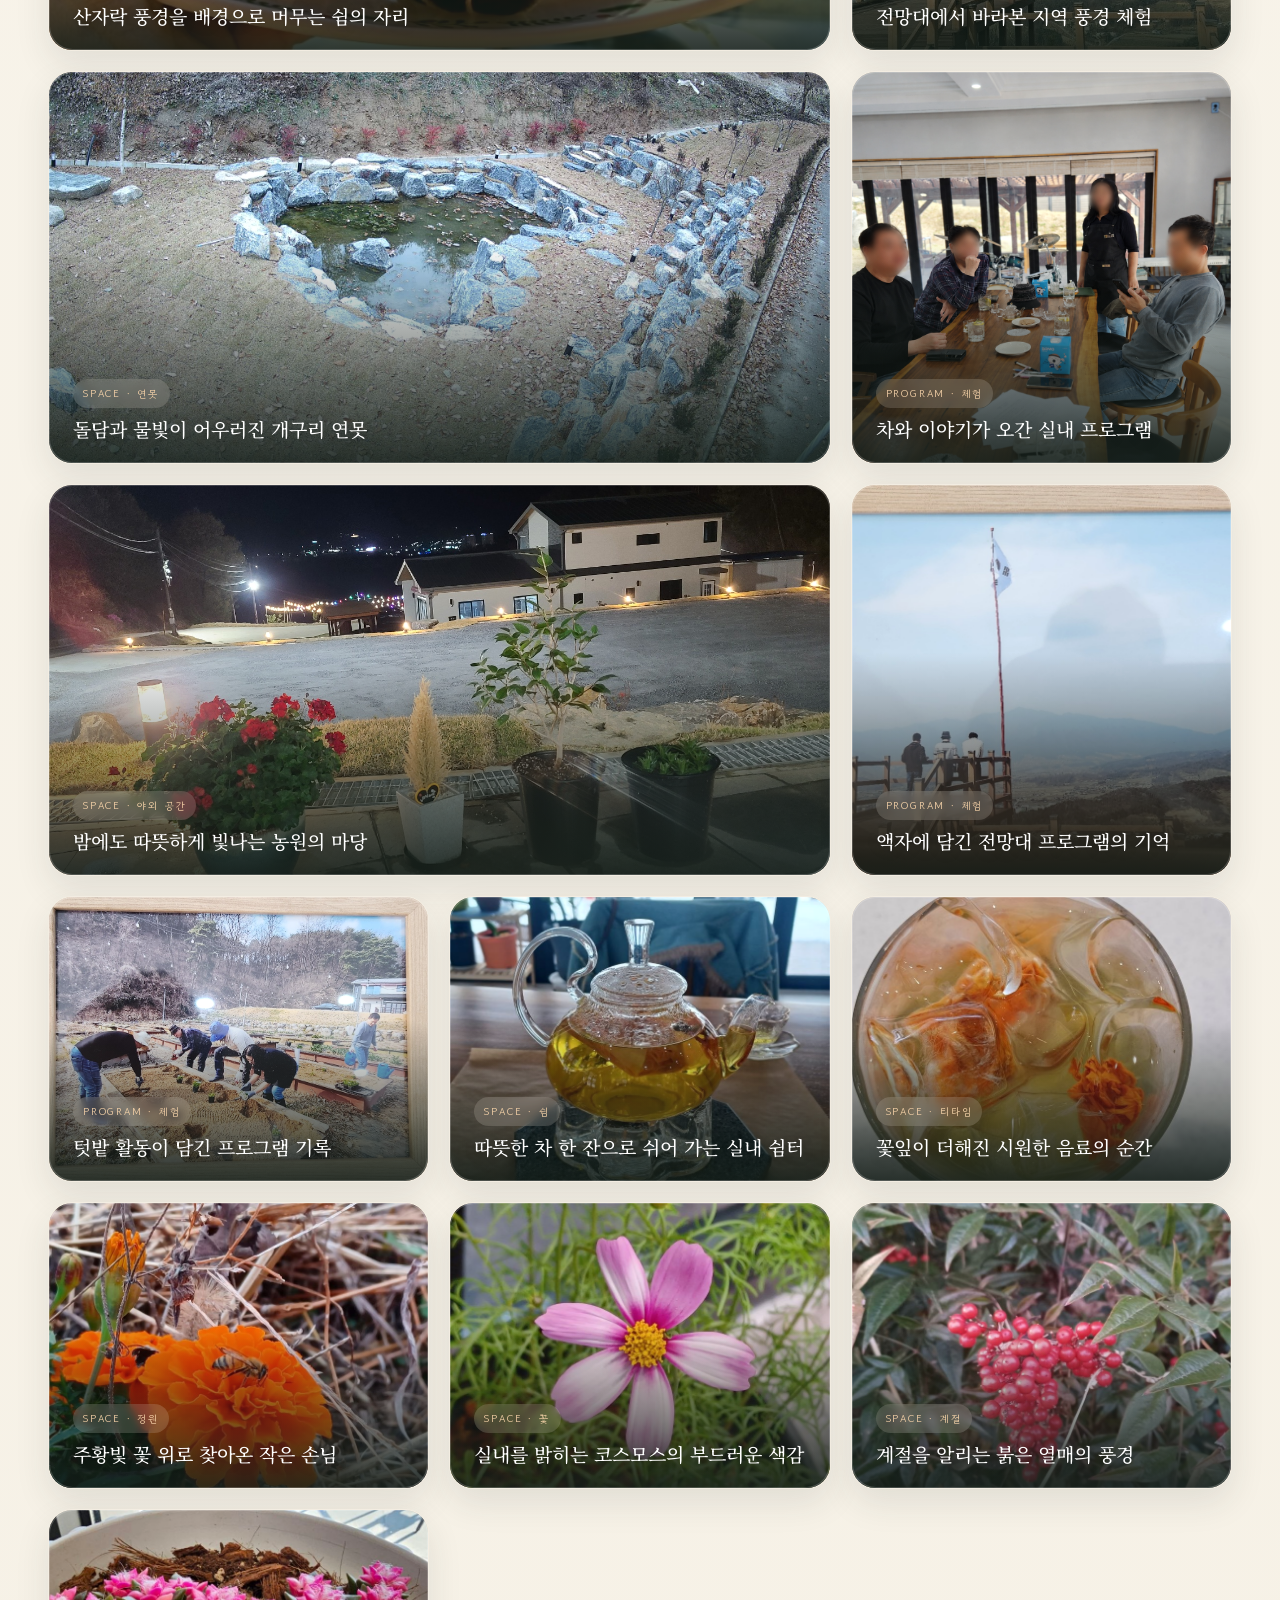
